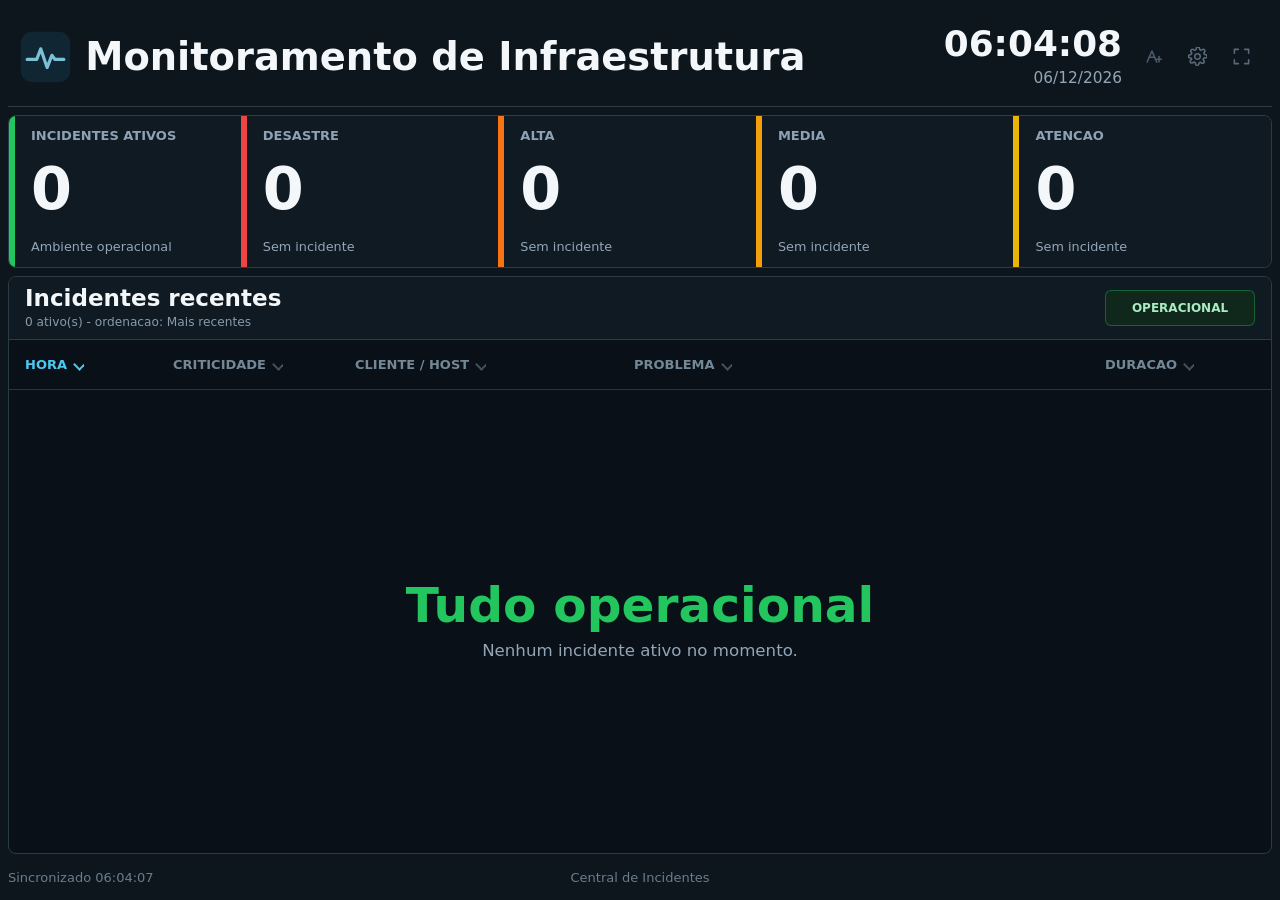
==== index.html @ 3c094c51 "style: simplify logo and dashboard controls" ====
<!DOCTYPE html>
<html lang="pt-BR">
<head>
  <meta charset="UTF-8" />
  <meta name="viewport" content="width=device-width, initial-scale=1.0" />
  <title>Central de Incidentes - Monitoramento Zabbix</title>
  <link rel="icon" href="assets/favicon.svg?v=5" type="image/svg+xml" />
  <link rel="stylesheet" href="dashboard.css?v=3" />
</head>
<body>
  <div class="tv">
    <header class="topbar">
      <a class="brand" href="index.html" data-home-link aria-label="Ir para o inicio">
        <span class="brand-mark" aria-hidden="true">
          <img src="assets/logo-mark.svg?v=5" alt="" />
        </span>
        <h1>Monitoramento de Infraestrutura</h1>
      </a>

      <div class="top-right">
        <div class="clock">
          <div class="clock-time" id="clockTime">--:--:--</div>
          <div class="clock-date" id="clockDate">--/--/----</div>
        </div>
        <div class="utility-actions">
          <div class="font-control">
            <button class="icon-button" id="fontSizeButton" type="button" title="Ajustar tamanho das fontes" aria-label="Ajustar tamanho das fontes" aria-expanded="false" aria-controls="fontSizePanel" disabled>
              <svg class="icon" viewBox="0 0 24 24">
                <path d="m4 19 6-14 6 14" />
                <path d="M6.5 13h7" />
                <path d="M19 12v7" />
                <path d="M16 15.5h6" />
              </svg>
            </button>

            <section class="font-popover" id="fontSizePanel" role="dialog" aria-label="Ajuste rapido de fontes" hidden>
              <header class="font-popover-head">
                <div>
                  <strong>Tamanho dos textos</strong>
                  <span id="fontPreviewState">Valores atuais</span>
                </div>
                <button class="font-close" id="fontCloseButton" type="button" title="Fechar" aria-label="Fechar ajuste de fontes">
                  <svg viewBox="0 0 24 24"><path d="m6 6 12 12M18 6 6 18" /></svg>
                </button>
              </header>

              <div class="font-setting">
                <span>Incidentes</span>
                <div class="font-stepper">
                  <button type="button" data-font-target="incident" data-font-step="-5" aria-label="Diminuir fonte dos incidentes">-</button>
                  <output id="incidentFontQuickValue">100%</output>
                  <button type="button" data-font-target="incident" data-font-step="5" aria-label="Aumentar fonte dos incidentes">+</button>
                </div>
              </div>

              <div class="font-setting">
                <span>Cards</span>
                <div class="font-stepper">
                  <button type="button" data-font-target="card" data-font-step="-5" aria-label="Diminuir fonte dos cards">-</button>
                  <output id="cardFontQuickValue">100%</output>
                  <button type="button" data-font-target="card" data-font-step="5" aria-label="Aumentar fonte dos cards">+</button>
                </div>
              </div>

              <footer class="font-popover-actions">
                <button class="font-action" id="fontResetButton" type="button">Padrao</button>
                <button class="font-action" id="fontDiscardButton" type="button" disabled>Descartar</button>
                <button class="font-action primary" id="fontSaveButton" type="button" disabled>Aplicar</button>
              </footer>
            </section>
          </div>
          <button class="icon-button" id="settingsButton" type="button" title="Configuracoes (atalho F2)" aria-label="Abrir configuracoes">
            <svg class="icon" viewBox="0 0 24 24">
              <path d="M12 15.5a3.5 3.5 0 1 0 0-7 3.5 3.5 0 0 0 0 7Z" />
              <path d="M19.4 15a1.8 1.8 0 0 0 .36 1.98l.06.06a2.1 2.1 0 1 1-2.97 2.97l-.06-.06a1.8 1.8 0 0 0-1.98-.36 1.8 1.8 0 0 0-1.1 1.65V21a2.1 2.1 0 1 1-4.2 0v-.09a1.8 1.8 0 0 0-1.18-1.65 1.8 1.8 0 0 0-1.98.36l-.06.06a2.1 2.1 0 1 1-2.97-2.97l.06-.06A1.8 1.8 0 0 0 4.6 15a1.8 1.8 0 0 0-1.65-1.1H2.8a2.1 2.1 0 1 1 0-4.2h.09A1.8 1.8 0 0 0 4.54 8.5a1.8 1.8 0 0 0-.36-1.98l-.06-.06a2.1 2.1 0 1 1 2.97-2.97l.06.06a1.8 1.8 0 0 0 1.98.36h.08A1.8 1.8 0 0 0 10.4 2.3V2.1a2.1 2.1 0 1 1 4.2 0v.09a1.8 1.8 0 0 0 1.1 1.65 1.8 1.8 0 0 0 1.98-.36l.06-.06a2.1 2.1 0 1 1 2.97 2.97l-.06.06a1.8 1.8 0 0 0-.36 1.98v.08a1.8 1.8 0 0 0 1.65 1.1h.16a2.1 2.1 0 1 1 0 4.2h-.09A1.8 1.8 0 0 0 19.4 15Z" />
            </svg>
          </button>
          <button class="icon-button" id="fullscreenButton" type="button" title="Entrar em tela cheia" aria-label="Entrar em tela cheia" aria-pressed="false">
            <svg class="icon fullscreen-enter-icon" viewBox="0 0 24 24">
              <path d="M8 3H3v5" />
              <path d="M16 3h5v5" />
              <path d="M8 21H3v-5" />
              <path d="M16 21h5v-5" />
            </svg>
            <svg class="icon fullscreen-exit-icon" viewBox="0 0 24 24">
              <path d="M3 8h5V3" />
              <path d="M21 8h-5V3" />
              <path d="M3 16h5v5" />
              <path d="M21 16h-5v5" />
            </svg>
          </button>
        </div>
      </div>
    </header>

    <section class="summary" aria-label="Resumo operacional">
      <article class="card total-card" id="totalCard">
        <div class="card-label">Incidentes ativos</div>
        <div class="card-number" id="totalProblems">0</div>
        <div class="card-note" id="totalNote">Aguardando dados</div>
      </article>

      <article class="card" data-severity="5">
        <div class="card-label">Desastre</div>
        <div class="card-number" id="countDisaster">0</div>
        <div class="card-note" id="noteDisaster">Sem incidente</div>
      </article>

      <article class="card" data-severity="4">
        <div class="card-label">Alta</div>
        <div class="card-number" id="countHigh">0</div>
        <div class="card-note" id="noteHigh">Sem incidente</div>
      </article>

      <article class="card" data-severity="3">
        <div class="card-label">Media</div>
        <div class="card-number" id="countAverage">0</div>
        <div class="card-note" id="noteAverage">Sem incidente</div>
      </article>

      <article class="card" data-severity="2">
        <div class="card-label">Atencao</div>
        <div class="card-number" id="countWarning">0</div>
        <div class="card-note" id="noteWarning">Sem incidente</div>
      </article>
    </section>

    <main class="incidents">
      <div class="panel-head">
        <div class="panel-title">
          <h2>Incidentes recentes <span class="page-title" id="pageTitle"></span></h2>
          <div class="panel-subtitle" id="panelSubtitle">Aguardando atualizacao</div>
        </div>
        <div class="status-pill" id="statusPill">Sem dados</div>
      </div>

      <div class="table-head">
        <button class="sort-button" type="button" data-sort-mode="recent">Hora</button>
        <button class="sort-button" type="button" data-sort-mode="severity">Criticidade</button>
        <button class="sort-button" type="button" data-sort-mode="client">Cliente / Host</button>
        <button class="sort-button" type="button" data-sort-mode="problem">Problema</button>
        <button class="sort-button" type="button" data-sort-mode="duration">Duracao</button>
      </div>

      <div class="problem-list" id="problemList" aria-live="polite"></div>
    </main>

    <footer class="footer">
      <div class="footer-status" id="footerStatus">Aguardando configuracao</div>
      <div>Central de Incidentes</div>
    </footer>
  </div>

  <script src="app.js?v=3"></script>
</body>
</html>
---- dashboard.css ----
/* Dashboard base and TV layout */
    * {
      box-sizing: border-box;
    }

    :root {
      --bg: #070b10;
      --surface: #101923;
      --surface-2: #152131;
      --surface-3: #1d2b3a;
      --border: #2a3a4c;
      --text: #f8fafc;
      --muted: #9fb0c4;
      --muted-2: #6f8196;
      --ok: #22c55e;
      --info: #38bdf8;
      --disaster: #ef4444;
      --high: #f97316;
      --average: #f59e0b;
      --warning: #eab308;
      --severity-dark-text: #111827;
      --shadow: 0 22px 58px rgba(0, 0, 0, 0.42);
      --incident-primary-size: clamp(18px, 1.35vw, 24px);
      --incident-secondary-size: clamp(12px, 0.95vw, 17px);
      --incident-meta-size: clamp(16px, 1.15vw, 20px);
      --incident-duration-size: clamp(19px, 1.5vw, 26px);
      --card-label-size: clamp(13px, 1vw, 17px);
      --card-number-size: clamp(44px, 4.6vw, 76px);
      --card-note-size: clamp(12px, 1vw, 17px);
      --card-height-adjustment: 0px;
    }

    html,
    body {
      width: 100%;
      height: 100%;
      margin: 0;
      overflow: hidden;
      font-family: Inter, ui-sans-serif, system-ui, -apple-system, BlinkMacSystemFont, "Segoe UI", Arial, sans-serif;
      background:
        radial-gradient(circle at 12% 0%, rgba(56, 189, 248, 0.18), transparent 30%),
        radial-gradient(circle at 90% 8%, rgba(34, 197, 94, 0.10), transparent 28%),
        linear-gradient(180deg, #0a1017 0%, #070b10 48%, #05070b 100%);
      color: var(--text);
    }

    button,
    input,
    select {
      font: inherit;
    }

    button {
      color: inherit;
    }

    .tv {
      width: 100vw;
      height: 100vh;
      display: grid;
      grid-template-rows: clamp(78px, 11vh, 104px) clamp(calc(126px + var(--card-height-adjustment)), calc(17vh + var(--card-height-adjustment)), calc(160px + var(--card-height-adjustment))) minmax(0, 1fr) 30px;
      gap: 10px;
      padding: 10px;
    }

    .tv.tv-1080p {
      grid-template-rows: 88px calc(136px + var(--card-height-adjustment)) minmax(0, 1fr) 26px;
      gap: 8px;
      padding: 8px;
    }

    .topbar,
    .card,
    .incidents {
      border: 1px solid var(--border);
      border-radius: 8px;
      background: rgba(16, 25, 35, 0.92);
      box-shadow: var(--shadow);
    }

    .topbar {
      position: relative;
      z-index: 20;
      display: grid;
      grid-template-columns: minmax(0, 1fr) auto;
      align-items: center;
      gap: 24px;
      padding: 12px 18px;
      overflow: visible;
    }

    .tv.tv-1080p .topbar {
      padding: 8px 16px;
    }

    .brand {
      min-width: 0;
      display: flex;
      align-items: center;
      gap: 18px;
      color: inherit;
      text-decoration: none;
    }

    .brand-mark {
      width: clamp(42px, 4.4vw, 62px);
      height: clamp(42px, 4.4vw, 62px);
      flex: 0 0 auto;
      display: grid;
      place-items: center;
      border-radius: 8px;
      background: transparent;
    }

    .brand-mark img {
      display: block;
      width: 100%;
      height: 100%;
    }

    .brand:focus-visible {
      outline: 2px solid var(--info);
      outline-offset: 5px;
      border-radius: 8px;
    }

    .icon {
      width: clamp(20px, 2vw, 28px);
      height: clamp(20px, 2vw, 28px);
      fill: none;
      stroke: currentColor;
      stroke-width: 2;
      stroke-linecap: round;
      stroke-linejoin: round;
    }

    h1 {
      margin: 0;
      padding-block: 1px;
      font-size: clamp(30px, 3.6vw, 58px);
      line-height: 1.1;
      font-weight: 800;
      letter-spacing: 0;
      white-space: nowrap;
      overflow: visible;
    }

    .top-right {
      display: flex;
      align-items: center;
      gap: 12px;
    }

    .utility-actions {
      display: flex;
      align-items: center;
      gap: 10px;
    }

    .clock {
      min-width: 190px;
      text-align: right;
    }

    .clock-time {
      font-size: clamp(30px, 3.1vw, 50px);
      line-height: 0.95;
      font-weight: 800;
      font-variant-numeric: tabular-nums;
    }

    .clock-date {
      margin-top: 7px;
      color: var(--muted);
      font-size: clamp(14px, 1.2vw, 20px);
      font-weight: 600;
    }

    .icon-button {
      width: clamp(40px, 3.8vw, 52px);
      height: clamp(40px, 3.8vw, 52px);
      display: grid;
      place-items: center;
      border: 1px solid var(--border);
      border-radius: 8px;
      background: var(--surface-2);
      cursor: pointer;
      transition: transform 150ms ease, border-color 150ms ease, background 150ms ease;
    }

    .icon-button:hover,
    .icon-button:focus-visible {
      outline: none;
      transform: translateY(-1px);
      border-color: #64748b;
      background: var(--surface-3);
    }

    .icon-button:disabled {
      cursor: progress;
      color: var(--muted-2);
      transform: none;
    }

    .fullscreen-exit-icon,
    .icon-button.is-active .fullscreen-enter-icon {
      display: none;
    }

    .icon-button.is-active .fullscreen-exit-icon {
      display: block;
    }

    .font-control {
      position: relative;
    }

    .font-popover {
      position: absolute;
      top: calc(100% + 12px);
      right: 0;
      z-index: 30;
      width: min(330px, calc(100vw - 24px));
      padding: 16px;
      border: 1px solid #345064;
      border-radius: 8px;
      color: var(--text);
      background: #0d171f;
      box-shadow: 0 18px 44px rgba(0, 0, 0, 0.42);
    }

    .font-popover[hidden] {
      display: none;
    }

    .font-popover-head {
      display: flex;
      align-items: flex-start;
      justify-content: space-between;
      gap: 16px;
      padding-bottom: 13px;
      border-bottom: 1px solid var(--border);
    }

    .font-popover-head strong,
    .font-popover-head span {
      display: block;
    }

    .font-popover-head strong {
      font-size: 16px;
      font-weight: 650;
    }

    .font-popover-head span {
      margin-top: 3px;
      color: var(--muted);
      font-size: 12px;
    }

    .font-popover-head span[data-state="dirty"] {
      color: #7dd9f6;
    }

    .font-close {
      width: 30px;
      height: 30px;
      display: grid;
      flex: 0 0 30px;
      place-items: center;
      border-radius: 6px;
      color: var(--muted);
      cursor: pointer;
    }

    .font-close:hover,
    .font-close:focus-visible {
      outline: none;
      color: var(--text);
      background: var(--surface-3);
    }

    .icon-button[aria-expanded="true"] {
      border-color: #4cc9f0;
      color: #bdefff;
      background: #14303d;
    }

    .font-close svg {
      width: 18px;
      height: 18px;
      fill: none;
      stroke: currentColor;
      stroke-linecap: round;
      stroke-width: 2;
    }

    .font-setting {
      min-height: 55px;
      display: flex;
      align-items: center;
      justify-content: space-between;
      gap: 18px;
      border-bottom: 1px solid #21313d;
      font-size: 14px;
      font-weight: 550;
    }

    .font-stepper {
      display: grid;
      grid-template-columns: 34px 58px 34px;
      align-items: center;
      overflow: hidden;
      border: 1px solid #344957;
      border-radius: 7px;
      background: #0a1219;
    }

    .font-stepper button {
      height: 34px;
      color: #dce7ee;
      cursor: pointer;
      font-size: 20px;
      line-height: 1;
    }

    .font-stepper button:hover,
    .font-stepper button:focus-visible {
      outline: none;
      background: #1b2c38;
    }

    .font-stepper button:disabled {
      cursor: not-allowed;
      color: #526574;
      background: transparent;
    }

    .font-stepper output {
      height: 34px;
      display: grid;
      place-items: center;
      border-inline: 1px solid #344957;
      color: #f3f7f9;
      font-size: 13px;
      font-variant-numeric: tabular-nums;
    }

    .font-popover-actions {
      display: grid;
      grid-template-columns: 1fr auto auto;
      gap: 7px;
      padding-top: 14px;
    }

    .font-action {
      min-height: 36px;
      padding: 0 11px;
      border: 1px solid #344957;
      border-radius: 6px;
      color: #c6d3dc;
      background: #111f29;
      cursor: pointer;
      font-size: 12px;
      font-weight: 650;
    }

    .font-action:hover,
    .font-action:focus-visible {
      outline: none;
      border-color: #577084;
      background: #172a36;
    }

    .font-action.primary {
      border-color: #268358;
      color: #06140d;
      background: #31c77c;
    }

    .font-action:disabled {
      cursor: default;
      opacity: 0.4;
    }

    .summary {
      min-width: 0;
      display: grid;
      grid-template-columns: minmax(210px, 0.9fr) repeat(4, minmax(150px, 1fr));
      gap: 14px;
    }

    .card {
      position: relative;
      min-width: 0;
      overflow: hidden;
      padding: 14px 18px;
      display: grid;
      grid-template-rows: auto minmax(0, 1fr) auto;
      align-items: center;
      border-left: 8px solid var(--border);
    }

    .tv.tv-1080p .card {
      padding: 12px 16px;
    }

    .card::after {
      content: "";
      position: absolute;
      inset: 0;
      background: linear-gradient(135deg, rgba(255, 255, 255, 0.10), transparent 44%);
      pointer-events: none;
    }

    .total-card {
      border-left-color: var(--ok);
      background:
        linear-gradient(135deg, rgba(34, 197, 94, 0.14), transparent 54%),
        rgba(16, 25, 35, 0.92);
    }

    .total-card.alerting {
      border-left-color: var(--disaster);
      background:
        linear-gradient(135deg, rgba(239, 68, 68, 0.17), transparent 54%),
        rgba(16, 25, 35, 0.92);
    }

    .card[data-severity="5"] {
      border-left-color: var(--disaster);
    }

    .card[data-severity="4"] {
      border-left-color: var(--high);
    }

    .card[data-severity="3"] {
      border-left-color: var(--average);
    }

    .card[data-severity="2"] {
      border-left-color: var(--warning);
    }

    .card-label {
      position: relative;
      z-index: 1;
      color: var(--muted);
      font-size: clamp(13px, 1.12vw, 19px);
      line-height: 1;
      font-weight: 700;
      letter-spacing: 0.08em;
      text-transform: uppercase;
      white-space: nowrap;
      overflow: hidden;
      text-overflow: ellipsis;
    }

    .card-number {
      position: relative;
      z-index: 1;
      margin-top: 4px;
      font-size: clamp(46px, 5.1vw, 84px);
      line-height: 0.85;
      font-weight: 900;
      font-variant-numeric: tabular-nums;
    }

    .card-note {
      position: relative;
      z-index: 1;
      margin-top: 4px;
      color: var(--muted);
      font-size: clamp(12px, 1vw, 17px);
      font-weight: 550;
      white-space: nowrap;
      overflow: hidden;
      text-overflow: ellipsis;
    }

    .incidents {
      min-height: 0;
      display: grid;
      grid-template-rows: clamp(54px, 7vh, 64px) clamp(42px, 5.6vh, 58px) minmax(0, 1fr);
      overflow: hidden;
    }

    .panel-head {
      min-width: 0;
      display: flex;
      align-items: center;
      justify-content: space-between;
      gap: 18px;
      padding: 0 18px;
      border-bottom: 1px solid var(--border);
      background: rgba(21, 33, 49, 0.82);
    }

    .panel-title {
      min-width: 0;
    }

    .panel-title h2 {
      margin: 0;
      font-size: clamp(22px, 2vw, 32px);
      line-height: 1;
      font-weight: 800;
      letter-spacing: 0;
    }

    .page-title {
      color: #dbeafe;
      font-size: 0.72em;
      font-weight: 650;
      white-space: nowrap;
    }

    .panel-subtitle {
      margin-top: 4px;
      color: var(--muted);
      font-size: clamp(12px, 0.95vw, 15px);
      font-weight: 500;
      white-space: nowrap;
      overflow: hidden;
      text-overflow: ellipsis;
    }

    .status-pill {
      flex: 0 0 auto;
      min-width: 184px;
      height: 40px;
      display: inline-flex;
      align-items: center;
      justify-content: center;
      padding: 0 18px;
      border-radius: 999px;
      border: 1px solid rgba(34, 197, 94, 0.38);
      color: #bff7d0;
      background: rgba(34, 197, 94, 0.12);
      font-size: clamp(13px, 1vw, 17px);
      font-weight: 750;
      text-transform: uppercase;
      letter-spacing: 0.05em;
      white-space: nowrap;
    }

    .status-pill.alerting {
      border-color: rgba(239, 68, 68, 0.46);
      color: #fecaca;
      background: rgba(239, 68, 68, 0.14);
    }

    .status-pill.warning {
      border-color: rgba(245, 158, 11, 0.46);
      color: #fde68a;
      background: rgba(245, 158, 11, 0.12);
    }

    .table-head,
    .problem-row {
      display: grid;
      grid-template-columns: 132px 166px minmax(250px, 0.78fr) minmax(440px, 1.35fr) 150px;
      gap: 16px;
      align-items: center;
    }

    .table-head {
      padding: 0 18px;
      border-bottom: 1px solid var(--border);
      background: rgba(10, 16, 23, 0.72);
      color: var(--muted);
      font-size: clamp(14px, 1.12vw, 19px);
      font-weight: 700;
      text-transform: uppercase;
      letter-spacing: 0.08em;
    }

    .sort-button {
      width: fit-content;
      max-width: 100%;
      display: inline-flex;
      align-items: center;
      gap: 8px;
      border: 0;
      padding: 0;
      color: inherit;
      background: transparent;
      cursor: pointer;
      font: inherit;
      font-weight: inherit;
      letter-spacing: inherit;
      text-transform: inherit;
      white-space: nowrap;
      overflow: hidden;
      text-overflow: ellipsis;
    }

    .sort-button::after {
      content: "";
      width: 7px;
      height: 7px;
      border-right: 2px solid currentColor;
      border-bottom: 2px solid currentColor;
      transform: rotate(45deg);
      opacity: 0.32;
      flex: 0 0 auto;
    }

    .sort-button.active {
      color: var(--info);
    }

    .sort-button.active::after {
      opacity: 1;
    }

    .sort-button:hover,
    .sort-button:focus-visible {
      color: var(--text);
      outline: none;
    }

    .problem-list {
      min-height: 0;
      overflow-y: auto;
      overflow-x: hidden;
      overscroll-behavior: contain;
      scrollbar-color: #4d6278 #0b1118;
      scrollbar-width: thin;
    }

    .problem-list::-webkit-scrollbar {
      width: 12px;
    }

    .problem-list::-webkit-scrollbar-track {
      background: #0b1118;
    }

    .problem-list::-webkit-scrollbar-thumb {
      background: #4d6278;
      border: 3px solid #0b1118;
      border-radius: 999px;
    }

    .problem-row {
      min-height: calc(var(--row-height) * 1px);
      padding: 10px 18px;
      border-bottom: 1px solid rgba(255, 255, 255, 0.07);
      background: rgba(21, 33, 49, 0.72);
    }

    .problem-row:nth-child(even) {
      background: rgba(17, 27, 39, 0.86);
    }

    .problem-row.resolved {
      opacity: 0.72;
      background:
        linear-gradient(90deg, rgba(34, 197, 94, 0.13), transparent 44%),
        rgba(14, 30, 26, 0.76);
    }

    .problem-row.resolved:nth-child(even) {
      background:
        linear-gradient(90deg, rgba(34, 197, 94, 0.12), transparent 44%),
        rgba(12, 25, 24, 0.82);
    }

    .problem-list.compact .problem-row {
      padding-top: 4px;
      padding-bottom: 4px;
    }

    .problem-list.compact .severity-badge {
      height: 40px;
      font-size: clamp(16px, 1.25vw, 21px);
    }

    .problem-list.compact .event-time {
      font-size: clamp(17px, 1.25vw, 22px);
    }

    .problem-list.compact .primary,
    .problem-list.compact .problem-name {
      font-size: clamp(19px, 1.55vw, 27px);
      line-height: 1.05;
    }

    .problem-list.compact .problem-name {
      -webkit-line-clamp: 1;
    }

    .problem-list.compact .secondary {
      margin-top: 2px;
      font-size: clamp(13px, 1.05vw, 18px);
      line-height: 1.05;
    }

    .problem-list.compact .duration {
      font-size: clamp(21px, 1.9vw, 32px);
    }

    .severity-badge {
      width: 100%;
      max-width: 142px;
      min-width: 0;
      height: 48px;
      display: inline-flex;
      align-items: center;
      justify-content: center;
      padding: 0 14px;
      border-radius: 8px;
      color: #fff;
      font-size: clamp(17px, 1.5vw, 25px);
      font-weight: 800;
      text-transform: uppercase;
      letter-spacing: 0.04em;
      white-space: nowrap;
      overflow: hidden;
      text-overflow: ellipsis;
      border: 1px solid rgba(255, 255, 255, 0.12);
    }

    .event-time {
      color: var(--info);
      font-size: clamp(18px, 1.42vw, 25px);
      font-weight: 700;
      font-variant-numeric: tabular-nums;
      white-space: nowrap;
      overflow: hidden;
      text-overflow: ellipsis;
    }

    .severity-badge.sev-5 {
      background: var(--disaster);
    }

    .severity-badge.sev-4 {
      background: var(--high);
    }

    .severity-badge.sev-3 {
      color: var(--severity-dark-text);
      background: var(--average);
      border-color: rgba(245, 158, 11, 0.84);
    }

    .severity-badge.sev-2 {
      color: var(--severity-dark-text);
      background: var(--warning);
      border-color: rgba(234, 179, 8, 0.84);
    }

    .entity,
    .problem-cell {
      min-width: 0;
    }

    .primary {
      min-width: 0;
      font-size: clamp(22px, 2vw, 34px);
      line-height: 1.12;
      font-weight: 700;
      white-space: nowrap;
      overflow: hidden;
      text-overflow: ellipsis;
    }

    .secondary {
      min-width: 0;
      margin-top: 7px;
      color: var(--muted);
      font-size: clamp(15px, 1.28vw, 22px);
      line-height: 1.16;
      font-weight: 500;
      white-space: nowrap;
      overflow: hidden;
      text-overflow: ellipsis;
    }

    .problem-name {
      min-width: 0;
      font-size: clamp(22px, 1.95vw, 34px);
      line-height: 1.12;
      font-weight: 650;
      display: -webkit-box;
      -webkit-line-clamp: 2;
      -webkit-box-orient: vertical;
      overflow: hidden;
    }

    .duration {
      justify-self: end;
      color: #dbeafe;
      font-size: clamp(24px, 2.3vw, 40px);
      font-weight: 750;
      font-variant-numeric: tabular-nums;
      white-space: nowrap;
    }

    .empty,
    .error,
    .setup {
      height: 100%;
      display: grid;
      place-items: center;
      padding: 44px;
      text-align: center;
    }

    .empty-title,
    .error-title,
    .setup-title {
      font-size: clamp(42px, 4.8vw, 78px);
      line-height: 0.95;
      font-weight: 800;
      letter-spacing: 0;
    }

    .empty-title {
      color: var(--ok);
      font-size: clamp(34px, 3.8vw, 56px);
      font-weight: 750;
    }

    .error-title {
      color: #fecaca;
    }

    .setup-title {
      color: var(--info);
    }

    .empty-sub,
    .error-sub,
    .setup-sub {
      max-width: 1040px;
      margin: 20px auto 0;
      color: var(--muted);
      font-size: clamp(20px, 1.75vw, 30px);
      line-height: 1.28;
      font-weight: 500;
    }

    .empty-sub {
      margin-top: 12px;
      font-size: clamp(16px, 1.3vw, 22px);
    }

    .footer {
      min-width: 0;
      display: grid;
      grid-template-columns: minmax(0, 1fr) auto minmax(0, 1fr);
      align-items: center;
      gap: 16px;
      color: var(--muted-2);
      font-size: 14px;
      font-weight: 500;
    }

    .footer-status {
      min-width: 0;
      white-space: nowrap;
      overflow: hidden;
      text-overflow: ellipsis;
    }

    .action {
      height: 42px;
      display: inline-flex;
      align-items: center;
      justify-content: center;
      padding: 0 16px;
      border: 1px solid var(--border);
      border-radius: 8px;
      background: var(--surface-2);
      color: var(--text);
      cursor: pointer;
      font-size: 14px;
      font-weight: 700;
    }

    .action.primary {
      color: #07110e;
      border-color: transparent;
      background: var(--ok);
    }

    .action:disabled {
      cursor: wait;
      opacity: 0.58;
    }


/* Responsive dashboard layout */
    @media (max-height: 820px) and (min-width: 821px) {
      .topbar {
        gap: 20px;
        padding: 7px 16px;
      }

      .brand {
        gap: 14px;
      }

      h1 {
        font-size: clamp(28px, 3vw, 48px);
      }

      .top-right {
        gap: 10px;
      }

      .clock {
        min-width: 180px;
      }

      .clock-time {
        font-size: clamp(28px, 2.8vw, 46px);
      }

      .clock-date {
        margin-top: 3px;
        font-size: clamp(13px, 1vw, 17px);
        line-height: 1;
      }

      .icon-button {
        width: clamp(40px, 3.4vw, 48px);
        height: clamp(40px, 3.4vw, 48px);
      }
    }

    @media (max-width: 1180px) {
      .tv {
        grid-template-rows: 92px calc(150px + var(--card-height-adjustment)) minmax(0, 1fr) 30px;
        padding: 12px;
        gap: 10px;
      }

      .summary {
        grid-template-columns: repeat(5, minmax(0, 1fr));
      }

      .table-head,
      .problem-row {
        grid-template-columns: 108px 136px minmax(206px, 0.76fr) minmax(330px, 1.22fr) 124px;
        gap: 10px;
      }
    }

    @media (max-width: 820px) {
      html,
      body {
        overflow: auto;
      }

      .tv {
        height: auto;
        min-height: 100vh;
        grid-template-rows: auto auto minmax(520px, 1fr) 34px;
      }

      .topbar {
        grid-template-columns: 1fr;
      }

      h1 {
        white-space: normal;
      }

      .top-right {
        justify-content: space-between;
      }

      .clock {
        text-align: left;
      }

      .summary {
        grid-template-columns: repeat(2, minmax(0, 1fr));
      }

      .total-card {
        grid-column: 1 / -1;
      }

      .table-head {
        display: none;
      }

      .problem-row {
        grid-template-columns: 1fr auto;
        grid-template-areas:
          "time dur"
          "sev sev"
          "entity entity"
          "problem problem";
        align-items: start;
      }

      .event-time {
        grid-area: time;
      }

      .severity-badge {
        grid-area: sev;
      }

      .entity {
        grid-area: entity;
      }

      .problem-cell {
        grid-area: problem;
      }

      .duration {
        grid-area: dur;
      }
    }

/* Refined visual language */
:root {
  --bg: #0d151d;
  --surface: #101a23;
  --surface-2: #14212b;
  --surface-3: #1b2a35;
  --border: #2b3c49;
  --text: #f4f7f9;
  --muted: #93a6b8;
  --muted-2: #697d8e;
  --info: #4cc9f0;
  --shadow: none;
}

html,
body {
  background: #0d151d;
}

.tv {
  gap: 8px;
  padding: 8px;
}

.topbar {
  padding-inline: 12px;
  border: 0;
  border-bottom: 1px solid #2b3c49;
  border-radius: 0;
  background: #0d151d;
  box-shadow: none;
}

.brand {
  gap: 14px;
}

.brand-mark {
  width: clamp(42px, 4vw, 56px);
  height: clamp(42px, 4vw, 56px);
  border: 0;
  background: transparent;
}

h1 {
  font-size: clamp(30px, 3vw, 50px);
  font-weight: 650;
}

.clock-time {
  font-size: clamp(30px, 2.8vw, 46px);
  font-weight: 700;
}

.clock-date {
  color: #93a6b8;
  font-weight: 500;
}

.utility-actions {
  gap: 6px;
}

.icon-button {
  width: 38px;
  height: 38px;
  border-color: transparent;
  color: #7f93a4;
  background: transparent;
  box-shadow: none;
  opacity: 0.68;
}

.icon-button .icon {
  width: 19px;
  height: 19px;
}

.icon-button:hover,
.icon-button:focus-visible {
  transform: none;
  border-color: #344957;
  color: #d5e0e7;
  background: #101a23;
  opacity: 1;
}

.icon-button[aria-expanded="true"] {
  opacity: 1;
}

.summary {
  gap: 0;
  overflow: hidden;
  border: 1px solid #2b3c49;
  border-radius: 8px;
  background: #101a23;
}

.card,
.total-card,
.total-card.alerting {
  padding: 13px 16px;
  border: 0;
  border-left: 6px solid #22c55e;
  border-radius: 0;
  background: #101a23;
  box-shadow: none;
}

.card + .card {
  border-top: 0;
}

.card::after {
  display: none;
}

.total-card.alerting {
  border-left-color: #ef4444;
}

.card[data-severity="5"] {
  border-left-color: #ef4444;
}

.card[data-severity="4"] {
  border-left-color: #f97316;
}

.card[data-severity="3"] {
  border-left-color: #f59e0b;
}

.card[data-severity="2"] {
  border-left-color: #eab308;
}

.card-label {
  color: #8fa2b4;
  font-size: var(--card-label-size);
  font-weight: 600;
  letter-spacing: 0;
}

.card-number {
  margin-top: 2px;
  font-size: var(--card-number-size);
  font-weight: 700;
}

.card-note {
  color: #93a6b8;
  font-size: var(--card-note-size);
  font-weight: 450;
}

.incidents {
  border-color: #2b3c49;
  background: #091017;
  box-shadow: none;
}

.panel-head {
  padding-inline: 16px;
  border-bottom-color: #2b3c49;
  background: #101a23;
}

.panel-title h2 {
  font-size: clamp(22px, 1.8vw, 30px);
  font-weight: 650;
}

.page-title {
  color: #c8d4de;
  font-weight: 550;
}

.panel-subtitle {
  color: #879bac;
  font-weight: 450;
}

.status-pill {
  min-width: 150px;
  height: 36px;
  border-radius: 6px;
  color: #a9ebc2;
  background: #10271c;
  font-size: clamp(12px, 0.9vw, 15px);
  font-weight: 650;
  letter-spacing: 0;
}

.status-pill.alerting {
  color: #ffc4c4;
  background: #2b1518;
}

.status-pill.warning {
  color: #f6d88a;
  background: #2a2313;
}

.table-head {
  padding-inline: 16px;
  border-bottom-color: #263744;
  background: #091017;
  color: #748797;
  font-size: clamp(13px, 1vw, 17px);
  font-weight: 600;
  letter-spacing: 0;
}

.sort-button {
  font-weight: inherit;
}

.sort-button::after {
  opacity: 0.55;
}

.problem-row,
.problem-row:nth-child(even) {
  padding-inline: 16px;
  border-bottom-color: #22313d;
  background: #0d161e;
}

.problem-row:nth-child(even) {
  background: #0b131a;
}

.problem-row.resolved,
.problem-row.resolved:nth-child(even) {
  opacity: 0.82;
  background: #0e211b;
  box-shadow: inset 4px 0 #28a862;
}

.problem-row.new-incident,
.problem-row.new-incident:nth-child(even) {
  background: #0c1d27;
  box-shadow: inset 4px 0 #38bdf8;
}

.severity-badge,
.problem-list.compact .severity-badge {
  max-width: 126px;
  height: 38px;
  border: 0;
  border-radius: 4px;
  font-size: var(--incident-meta-size);
  font-weight: 700;
  letter-spacing: 0;
}

.event-time,
.problem-list.compact .event-time {
  color: #6fd7f7;
  font-size: var(--incident-meta-size);
  font-weight: 600;
}

.primary,
.problem-name,
.problem-list.compact .primary,
.problem-list.compact .problem-name {
  font-size: var(--incident-primary-size);
  font-weight: 600;
}

.secondary,
.problem-list.compact .secondary {
  color: #8799a8;
  font-size: var(--incident-secondary-size);
  font-weight: 400;
}

.duration,
.problem-list.compact .duration {
  font-size: var(--incident-duration-size);
  font-weight: 650;
}

.problem-title-line {
  display: flex;
  align-items: flex-start;
  gap: 9px;
  min-width: 0;
}

.problem-title-line .problem-name {
  flex: 0 1 auto;
}

.incident-state {
  display: inline-flex;
  flex: 0 0 auto;
  align-items: center;
  gap: 4px;
  min-height: 22px;
  margin-top: 1px;
  padding: 0 7px;
  border: 1px solid transparent;
  border-radius: 4px;
  font-size: clamp(10px, 0.72vw, 12px);
  font-weight: 700;
  line-height: 1;
  text-transform: uppercase;
}

.new-state {
  border-color: #257a99;
  color: #bdeeff;
  background: #123342;
}

.new-state::before {
  content: "";
  width: 6px;
  height: 6px;
  border-radius: 50%;
  background: #4cc9f0;
  animation: new-incident-pulse 1.8s ease-in-out infinite;
}

.resolved-state {
  border-color: #277a4c;
  color: #b9edce;
  background: #12311f;
}

.problem-row.resolved .severity-badge {
  filter: saturate(0.65);
  opacity: 0.76;
}

@keyframes new-incident-pulse {
  50% { opacity: 0.35; }
}

@media (prefers-reduced-motion: reduce) {
  .new-state::before {
    animation: none;
  }
}

.problem-list::-webkit-scrollbar-track {
  background: #091017;
}

.problem-list::-webkit-scrollbar-thumb {
  border-color: #091017;
  background: #3f5668;
}

.empty-title,
.error-title,
.setup-title {
  font-weight: 650;
}

.footer {
  color: #697d8e;
  font-size: 13px;
  font-weight: 450;
}

@media (max-width: 820px) {
  .top-right {
    gap: 8px;
  }

  .clock {
    min-width: 0;
  }

  .utility-actions {
    gap: 6px;
  }

  .icon-button {
    width: 34px;
    height: 34px;
  }

  .summary {
    gap: 0;
  }

  .total-card {
    border-bottom: 1px solid #2b3c49;
  }
}

@media (min-width: 821px) and (max-width: 1180px) {
  .topbar {
    gap: 12px;
  }

  .brand {
    gap: 10px;
  }

  .brand-mark {
    width: 42px;
    height: 42px;
  }

  h1 {
    font-size: 28px;
  }

  .clock {
    min-width: 148px;
  }

  .clock-time {
    font-size: 30px;
  }

  .utility-actions {
    gap: 6px;
  }

  .icon-button {
    width: 36px;
    height: 36px;
  }
}
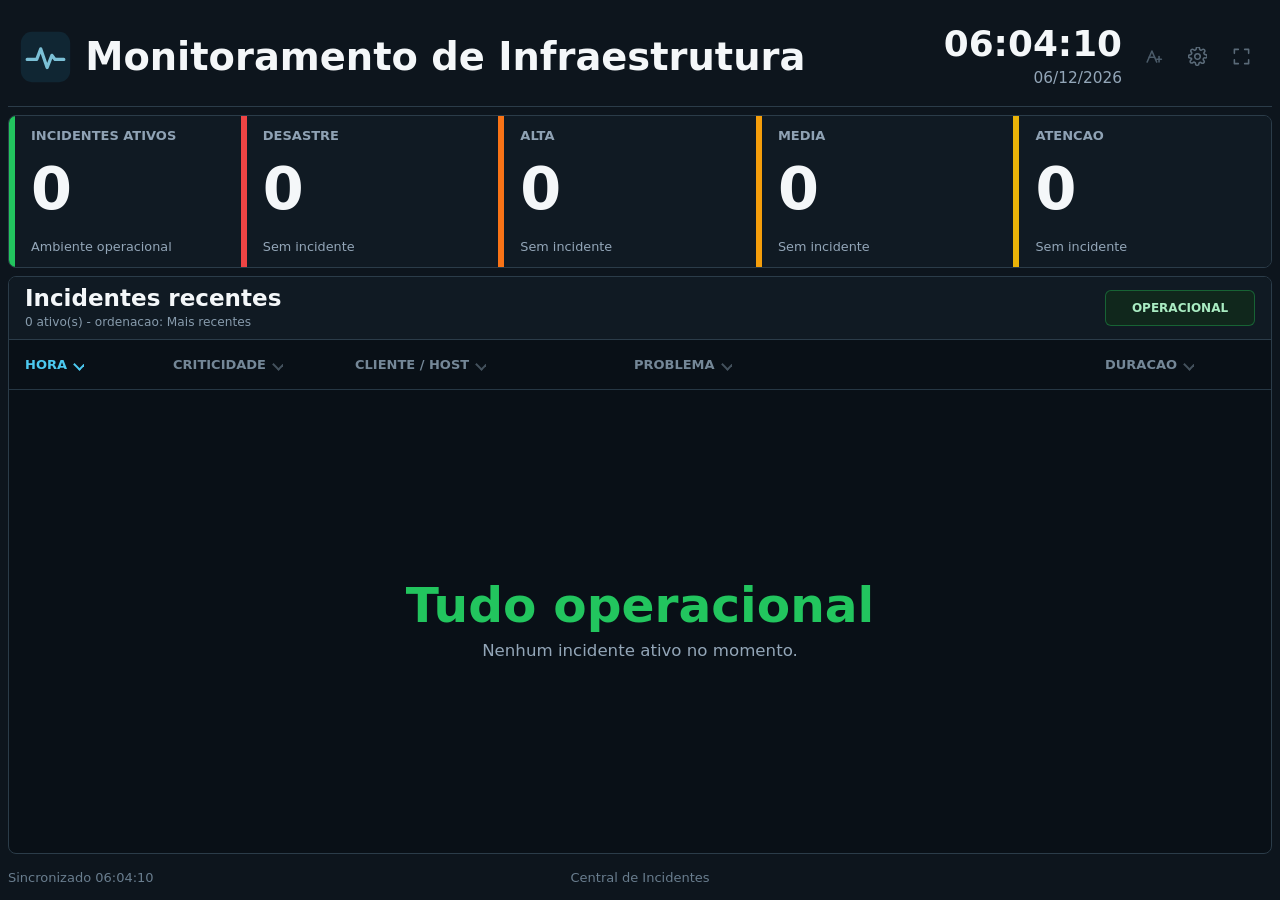
==== commit eea89d09: "feat: expand dashboard font scale" ====
--- a/index.html
+++ b/index.html
@@ -151,6 +151,6 @@
     </footer>
   </div>
 
-  <script src="app.js?v=3"></script>
+  <script src="app.js?v=4"></script>
 </body>
 </html>
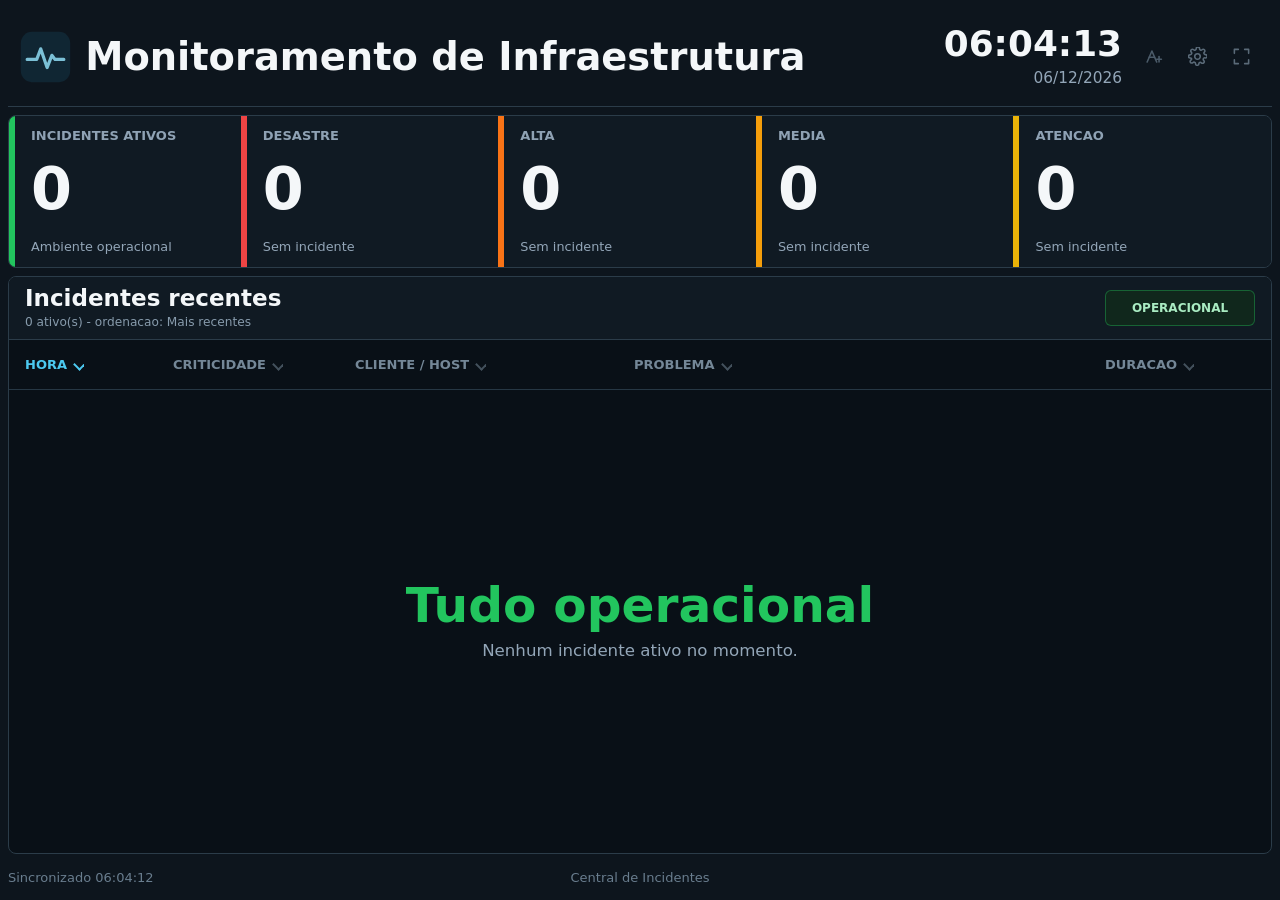
==== commit ed08b767: "style: simplify incident event time" ====
--- a/index.html
+++ b/index.html
@@ -151,6 +151,6 @@
     </footer>
   </div>
 
-  <script src="app.js?v=4"></script>
+  <script src="app.js?v=5"></script>
 </body>
 </html>
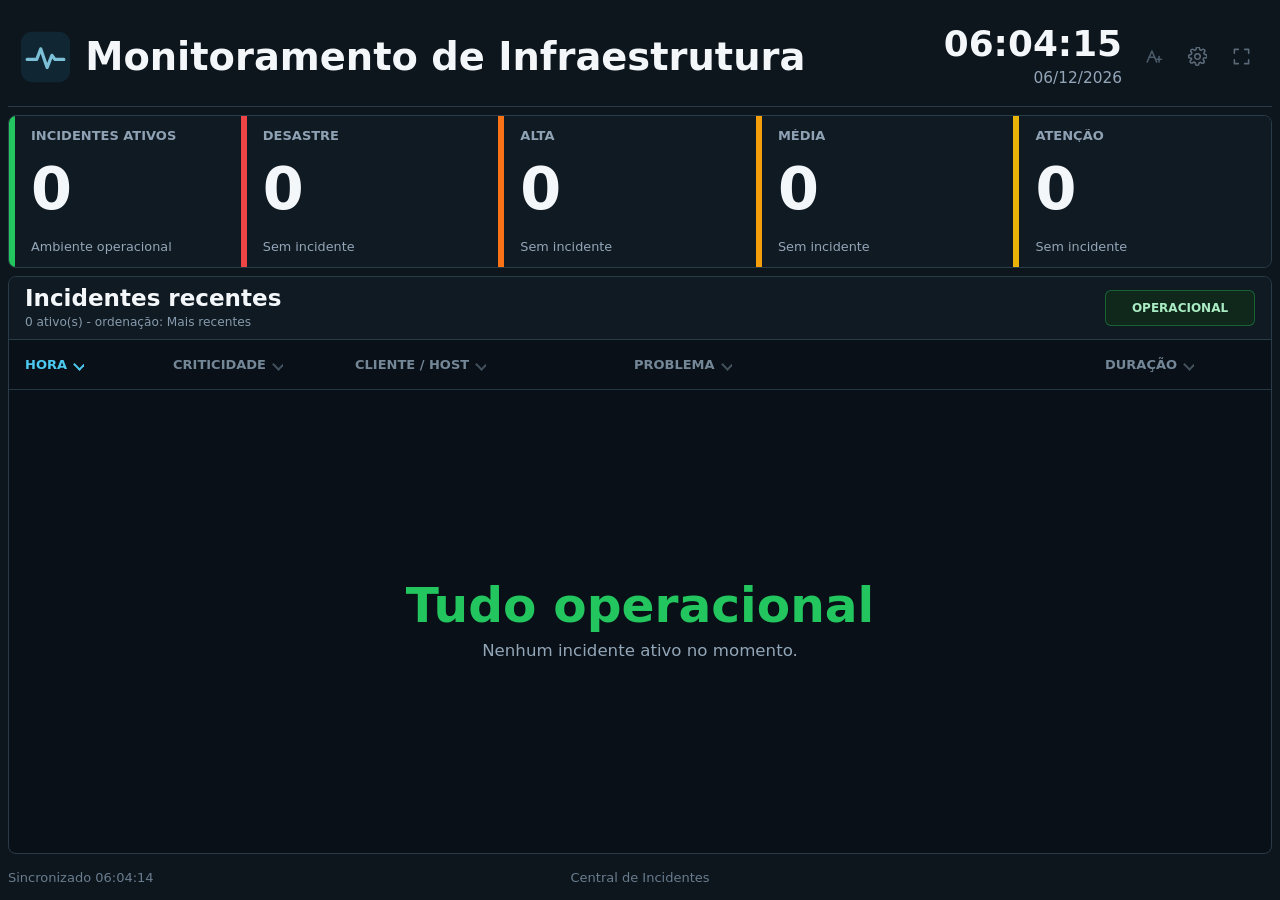
==== commit 5f8bf6a1: "style: refine dashboard readability and 24-hour clock" ====
--- a/index.html
+++ b/index.html
@@ -1,26 +1,26 @@
-<!DOCTYPE html>
-<html lang="pt-BR">
-<head>
-  <meta charset="UTF-8" />
+<!DOCTYPE html>
+<html lang="pt-BR">
+<head>
+  <meta charset="UTF-8" />
   <meta name="viewport" content="width=device-width, initial-scale=1.0" />
   <title>Central de Incidentes - Monitoramento Zabbix</title>
   <link rel="icon" href="assets/favicon.svg?v=5" type="image/svg+xml" />
-  <link rel="stylesheet" href="dashboard.css?v=3" />
-</head>
-<body>
-  <div class="tv">
-    <header class="topbar">
-      <a class="brand" href="index.html" data-home-link aria-label="Ir para o inicio">
+  <link rel="stylesheet" href="dashboard.css?v=7" />
+</head>
+<body>
+  <div class="tv">
+    <header class="topbar">
+      <a class="brand" href="index.html" data-home-link aria-label="Ir para o início">
         <span class="brand-mark" aria-hidden="true">
           <img src="assets/logo-mark.svg?v=5" alt="" />
         </span>
         <h1>Monitoramento de Infraestrutura</h1>
       </a>
-
-      <div class="top-right">
-        <div class="clock">
-          <div class="clock-time" id="clockTime">--:--:--</div>
-          <div class="clock-date" id="clockDate">--/--/----</div>
+
+      <div class="top-right">
+        <div class="clock">
+          <div class="clock-time" id="clockTime">--:--:--</div>
+          <div class="clock-date" id="clockDate">--/--/----</div>
         </div>
         <div class="utility-actions">
           <div class="font-control">
@@ -33,7 +33,7 @@
               </svg>
             </button>
 
-            <section class="font-popover" id="fontSizePanel" role="dialog" aria-label="Ajuste rapido de fontes" hidden>
+            <section class="font-popover" id="fontSizePanel" role="dialog" aria-label="Ajuste rápido de fontes" hidden>
               <header class="font-popover-head">
                 <div>
                   <strong>Tamanho dos textos</strong>
@@ -63,94 +63,94 @@
               </div>
 
               <footer class="font-popover-actions">
-                <button class="font-action" id="fontResetButton" type="button">Padrao</button>
+                <button class="font-action" id="fontResetButton" type="button">Padrão</button>
                 <button class="font-action" id="fontDiscardButton" type="button" disabled>Descartar</button>
                 <button class="font-action primary" id="fontSaveButton" type="button" disabled>Aplicar</button>
               </footer>
             </section>
           </div>
-          <button class="icon-button" id="settingsButton" type="button" title="Configuracoes (atalho F2)" aria-label="Abrir configuracoes">
-            <svg class="icon" viewBox="0 0 24 24">
-              <path d="M12 15.5a3.5 3.5 0 1 0 0-7 3.5 3.5 0 0 0 0 7Z" />
-              <path d="M19.4 15a1.8 1.8 0 0 0 .36 1.98l.06.06a2.1 2.1 0 1 1-2.97 2.97l-.06-.06a1.8 1.8 0 0 0-1.98-.36 1.8 1.8 0 0 0-1.1 1.65V21a2.1 2.1 0 1 1-4.2 0v-.09a1.8 1.8 0 0 0-1.18-1.65 1.8 1.8 0 0 0-1.98.36l-.06.06a2.1 2.1 0 1 1-2.97-2.97l.06-.06A1.8 1.8 0 0 0 4.6 15a1.8 1.8 0 0 0-1.65-1.1H2.8a2.1 2.1 0 1 1 0-4.2h.09A1.8 1.8 0 0 0 4.54 8.5a1.8 1.8 0 0 0-.36-1.98l-.06-.06a2.1 2.1 0 1 1 2.97-2.97l.06.06a1.8 1.8 0 0 0 1.98.36h.08A1.8 1.8 0 0 0 10.4 2.3V2.1a2.1 2.1 0 1 1 4.2 0v.09a1.8 1.8 0 0 0 1.1 1.65 1.8 1.8 0 0 0 1.98-.36l.06-.06a2.1 2.1 0 1 1 2.97 2.97l-.06.06a1.8 1.8 0 0 0-.36 1.98v.08a1.8 1.8 0 0 0 1.65 1.1h.16a2.1 2.1 0 1 1 0 4.2h-.09A1.8 1.8 0 0 0 19.4 15Z" />
-            </svg>
-          </button>
-          <button class="icon-button" id="fullscreenButton" type="button" title="Entrar em tela cheia" aria-label="Entrar em tela cheia" aria-pressed="false">
-            <svg class="icon fullscreen-enter-icon" viewBox="0 0 24 24">
-              <path d="M8 3H3v5" />
-              <path d="M16 3h5v5" />
-              <path d="M8 21H3v-5" />
-              <path d="M16 21h5v-5" />
-            </svg>
-            <svg class="icon fullscreen-exit-icon" viewBox="0 0 24 24">
-              <path d="M3 8h5V3" />
-              <path d="M21 8h-5V3" />
-              <path d="M3 16h5v5" />
-              <path d="M21 16h-5v5" />
-            </svg>
-          </button>
-        </div>
-      </div>
-    </header>
-
-    <section class="summary" aria-label="Resumo operacional">
-      <article class="card total-card" id="totalCard">
-        <div class="card-label">Incidentes ativos</div>
-        <div class="card-number" id="totalProblems">0</div>
-        <div class="card-note" id="totalNote">Aguardando dados</div>
-      </article>
-
-      <article class="card" data-severity="5">
-        <div class="card-label">Desastre</div>
-        <div class="card-number" id="countDisaster">0</div>
-        <div class="card-note" id="noteDisaster">Sem incidente</div>
-      </article>
-
-      <article class="card" data-severity="4">
-        <div class="card-label">Alta</div>
-        <div class="card-number" id="countHigh">0</div>
-        <div class="card-note" id="noteHigh">Sem incidente</div>
-      </article>
-
-      <article class="card" data-severity="3">
-        <div class="card-label">Media</div>
-        <div class="card-number" id="countAverage">0</div>
-        <div class="card-note" id="noteAverage">Sem incidente</div>
-      </article>
-
-      <article class="card" data-severity="2">
-        <div class="card-label">Atencao</div>
-        <div class="card-number" id="countWarning">0</div>
-        <div class="card-note" id="noteWarning">Sem incidente</div>
-      </article>
-    </section>
-
-    <main class="incidents">
-      <div class="panel-head">
-        <div class="panel-title">
-          <h2>Incidentes recentes <span class="page-title" id="pageTitle"></span></h2>
-          <div class="panel-subtitle" id="panelSubtitle">Aguardando atualizacao</div>
-        </div>
-        <div class="status-pill" id="statusPill">Sem dados</div>
-      </div>
-
-      <div class="table-head">
-        <button class="sort-button" type="button" data-sort-mode="recent">Hora</button>
-        <button class="sort-button" type="button" data-sort-mode="severity">Criticidade</button>
-        <button class="sort-button" type="button" data-sort-mode="client">Cliente / Host</button>
-        <button class="sort-button" type="button" data-sort-mode="problem">Problema</button>
-        <button class="sort-button" type="button" data-sort-mode="duration">Duracao</button>
-      </div>
-
-      <div class="problem-list" id="problemList" aria-live="polite"></div>
-    </main>
-
-    <footer class="footer">
-      <div class="footer-status" id="footerStatus">Aguardando configuracao</div>
-      <div>Central de Incidentes</div>
-    </footer>
-  </div>
-
-  <script src="app.js?v=5"></script>
-</body>
-</html>
+          <button class="icon-button" id="settingsButton" type="button" title="Configurações (atalho F2)" aria-label="Abrir configurações">
+            <svg class="icon" viewBox="0 0 24 24">
+              <path d="M12 15.5a3.5 3.5 0 1 0 0-7 3.5 3.5 0 0 0 0 7Z" />
+              <path d="M19.4 15a1.8 1.8 0 0 0 .36 1.98l.06.06a2.1 2.1 0 1 1-2.97 2.97l-.06-.06a1.8 1.8 0 0 0-1.98-.36 1.8 1.8 0 0 0-1.1 1.65V21a2.1 2.1 0 1 1-4.2 0v-.09a1.8 1.8 0 0 0-1.18-1.65 1.8 1.8 0 0 0-1.98.36l-.06.06a2.1 2.1 0 1 1-2.97-2.97l.06-.06A1.8 1.8 0 0 0 4.6 15a1.8 1.8 0 0 0-1.65-1.1H2.8a2.1 2.1 0 1 1 0-4.2h.09A1.8 1.8 0 0 0 4.54 8.5a1.8 1.8 0 0 0-.36-1.98l-.06-.06a2.1 2.1 0 1 1 2.97-2.97l.06.06a1.8 1.8 0 0 0 1.98.36h.08A1.8 1.8 0 0 0 10.4 2.3V2.1a2.1 2.1 0 1 1 4.2 0v.09a1.8 1.8 0 0 0 1.1 1.65 1.8 1.8 0 0 0 1.98-.36l.06-.06a2.1 2.1 0 1 1 2.97 2.97l-.06.06a1.8 1.8 0 0 0-.36 1.98v.08a1.8 1.8 0 0 0 1.65 1.1h.16a2.1 2.1 0 1 1 0 4.2h-.09A1.8 1.8 0 0 0 19.4 15Z" />
+            </svg>
+          </button>
+          <button class="icon-button" id="fullscreenButton" type="button" title="Entrar em tela cheia" aria-label="Entrar em tela cheia" aria-pressed="false">
+            <svg class="icon fullscreen-enter-icon" viewBox="0 0 24 24">
+              <path d="M8 3H3v5" />
+              <path d="M16 3h5v5" />
+              <path d="M8 21H3v-5" />
+              <path d="M16 21h5v-5" />
+            </svg>
+            <svg class="icon fullscreen-exit-icon" viewBox="0 0 24 24">
+              <path d="M3 8h5V3" />
+              <path d="M21 8h-5V3" />
+              <path d="M3 16h5v5" />
+              <path d="M21 16h-5v5" />
+            </svg>
+          </button>
+        </div>
+      </div>
+    </header>
+
+    <section class="summary" aria-label="Resumo operacional">
+      <article class="card total-card" id="totalCard">
+        <div class="card-label">Incidentes ativos</div>
+        <div class="card-number" id="totalProblems">0</div>
+        <div class="card-note" id="totalNote">Aguardando dados</div>
+      </article>
+
+      <article class="card" data-severity="5">
+        <div class="card-label">Desastre</div>
+        <div class="card-number" id="countDisaster">0</div>
+        <div class="card-note" id="noteDisaster">Sem incidente</div>
+      </article>
+
+      <article class="card" data-severity="4">
+        <div class="card-label">Alta</div>
+        <div class="card-number" id="countHigh">0</div>
+        <div class="card-note" id="noteHigh">Sem incidente</div>
+      </article>
+
+      <article class="card" data-severity="3">
+        <div class="card-label">Média</div>
+        <div class="card-number" id="countAverage">0</div>
+        <div class="card-note" id="noteAverage">Sem incidente</div>
+      </article>
+
+      <article class="card" data-severity="2">
+        <div class="card-label">Atenção</div>
+        <div class="card-number" id="countWarning">0</div>
+        <div class="card-note" id="noteWarning">Sem incidente</div>
+      </article>
+    </section>
+
+    <main class="incidents">
+      <div class="panel-head">
+        <div class="panel-title">
+          <h2>Incidentes recentes <span class="page-title" id="pageTitle"></span></h2>
+          <div class="panel-subtitle" id="panelSubtitle">Aguardando atualização</div>
+        </div>
+        <div class="status-pill" id="statusPill">Sem dados</div>
+      </div>
+
+      <div class="table-head">
+        <button class="sort-button" type="button" data-sort-mode="recent">Hora</button>
+        <button class="sort-button" type="button" data-sort-mode="severity">Criticidade</button>
+        <button class="sort-button" type="button" data-sort-mode="client">Cliente / Host</button>
+        <button class="sort-button" type="button" data-sort-mode="problem">Problema</button>
+        <button class="sort-button" type="button" data-sort-mode="duration">Duração</button>
+      </div>
+
+      <div class="problem-list" id="problemList" aria-live="polite"></div>
+    </main>
+
+    <footer class="footer">
+      <div class="footer-status" id="footerStatus">Aguardando configuração</div>
+      <div>Central de Incidentes</div>
+    </footer>
+  </div>
+
+  <script src="app.js?v=8"></script>
+</body>
+</html>
--- a/dashboard.css
+++ b/dashboard.css
@@ -1,98 +1,98 @@
-/* Dashboard base and TV layout */
-    * {
-      box-sizing: border-box;
-    }
-
-    :root {
-      --bg: #070b10;
-      --surface: #101923;
-      --surface-2: #152131;
-      --surface-3: #1d2b3a;
-      --border: #2a3a4c;
-      --text: #f8fafc;
-      --muted: #9fb0c4;
-      --muted-2: #6f8196;
-      --ok: #22c55e;
-      --info: #38bdf8;
-      --disaster: #ef4444;
-      --high: #f97316;
-      --average: #f59e0b;
-      --warning: #eab308;
-      --severity-dark-text: #111827;
-      --shadow: 0 22px 58px rgba(0, 0, 0, 0.42);
-      --incident-primary-size: clamp(18px, 1.35vw, 24px);
-      --incident-secondary-size: clamp(12px, 0.95vw, 17px);
-      --incident-meta-size: clamp(16px, 1.15vw, 20px);
-      --incident-duration-size: clamp(19px, 1.5vw, 26px);
-      --card-label-size: clamp(13px, 1vw, 17px);
-      --card-number-size: clamp(44px, 4.6vw, 76px);
-      --card-note-size: clamp(12px, 1vw, 17px);
-      --card-height-adjustment: 0px;
-    }
-
-    html,
-    body {
-      width: 100%;
-      height: 100%;
-      margin: 0;
-      overflow: hidden;
-      font-family: Inter, ui-sans-serif, system-ui, -apple-system, BlinkMacSystemFont, "Segoe UI", Arial, sans-serif;
-      background:
-        radial-gradient(circle at 12% 0%, rgba(56, 189, 248, 0.18), transparent 30%),
-        radial-gradient(circle at 90% 8%, rgba(34, 197, 94, 0.10), transparent 28%),
-        linear-gradient(180deg, #0a1017 0%, #070b10 48%, #05070b 100%);
-      color: var(--text);
-    }
-
-    button,
-    input,
-    select {
-      font: inherit;
-    }
-
-    button {
-      color: inherit;
-    }
-
-    .tv {
-      width: 100vw;
-      height: 100vh;
-      display: grid;
-      grid-template-rows: clamp(78px, 11vh, 104px) clamp(calc(126px + var(--card-height-adjustment)), calc(17vh + var(--card-height-adjustment)), calc(160px + var(--card-height-adjustment))) minmax(0, 1fr) 30px;
-      gap: 10px;
-      padding: 10px;
-    }
-
-    .tv.tv-1080p {
-      grid-template-rows: 88px calc(136px + var(--card-height-adjustment)) minmax(0, 1fr) 26px;
-      gap: 8px;
-      padding: 8px;
-    }
-
-    .topbar,
-    .card,
-    .incidents {
-      border: 1px solid var(--border);
-      border-radius: 8px;
-      background: rgba(16, 25, 35, 0.92);
-      box-shadow: var(--shadow);
-    }
-
+/* Dashboard base and TV layout */
+    * {
+      box-sizing: border-box;
+    }
+
+    :root {
+      --bg: #070b10;
+      --surface: #101923;
+      --surface-2: #152131;
+      --surface-3: #1d2b3a;
+      --border: #2a3a4c;
+      --text: #f8fafc;
+      --muted: #9fb0c4;
+      --muted-2: #6f8196;
+      --ok: #22c55e;
+      --info: #38bdf8;
+      --disaster: #ef4444;
+      --high: #f97316;
+      --average: #f59e0b;
+      --warning: #eab308;
+      --severity-dark-text: #111827;
+      --shadow: 0 22px 58px rgba(0, 0, 0, 0.42);
+      --incident-primary-size: clamp(18px, 1.35vw, 24px);
+      --incident-secondary-size: clamp(12px, 0.95vw, 17px);
+      --incident-meta-size: clamp(16px, 1.15vw, 20px);
+      --incident-duration-size: clamp(19px, 1.5vw, 26px);
+      --card-label-size: clamp(13px, 1vw, 17px);
+      --card-number-size: clamp(44px, 4.6vw, 76px);
+      --card-note-size: clamp(12px, 1vw, 17px);
+      --card-height-adjustment: 0px;
+    }
+
+    html,
+    body {
+      width: 100%;
+      height: 100%;
+      margin: 0;
+      overflow: hidden;
+      font-family: Inter, ui-sans-serif, system-ui, -apple-system, BlinkMacSystemFont, "Segoe UI", Arial, sans-serif;
+      background:
+        radial-gradient(circle at 12% 0%, rgba(56, 189, 248, 0.18), transparent 30%),
+        radial-gradient(circle at 90% 8%, rgba(34, 197, 94, 0.10), transparent 28%),
+        linear-gradient(180deg, #0a1017 0%, #070b10 48%, #05070b 100%);
+      color: var(--text);
+    }
+
+    button,
+    input,
+    select {
+      font: inherit;
+    }
+
+    button {
+      color: inherit;
+    }
+
+    .tv {
+      width: 100vw;
+      height: 100vh;
+      display: grid;
+      grid-template-rows: clamp(78px, 11vh, 104px) clamp(calc(126px + var(--card-height-adjustment)), calc(17vh + var(--card-height-adjustment)), calc(160px + var(--card-height-adjustment))) minmax(0, 1fr) 30px;
+      gap: 10px;
+      padding: 10px;
+    }
+
+    .tv.tv-1080p {
+      grid-template-rows: 88px calc(136px + var(--card-height-adjustment)) minmax(0, 1fr) 26px;
+      gap: 8px;
+      padding: 8px;
+    }
+
+    .topbar,
+    .card,
+    .incidents {
+      border: 1px solid var(--border);
+      border-radius: 8px;
+      background: rgba(16, 25, 35, 0.92);
+      box-shadow: var(--shadow);
+    }
+
     .topbar {
       position: relative;
       z-index: 20;
       display: grid;
-      grid-template-columns: minmax(0, 1fr) auto;
-      align-items: center;
-      gap: 24px;
-      padding: 12px 18px;
+      grid-template-columns: minmax(0, 1fr) auto;
+      align-items: center;
+      gap: 24px;
+      padding: 12px 18px;
       overflow: visible;
-    }
-
-    .tv.tv-1080p .topbar {
-      padding: 8px 16px;
-    }
-
+    }
+
+    .tv.tv-1080p .topbar {
+      padding: 8px 16px;
+    }
+
     .brand {
       min-width: 0;
       display: flex;
@@ -100,15 +100,15 @@
       gap: 18px;
       color: inherit;
       text-decoration: none;
-    }
-
-    .brand-mark {
-      width: clamp(42px, 4.4vw, 62px);
-      height: clamp(42px, 4.4vw, 62px);
-      flex: 0 0 auto;
-      display: grid;
-      place-items: center;
-      border-radius: 8px;
+    }
+
+    .brand-mark {
+      width: clamp(42px, 4.4vw, 62px);
+      height: clamp(42px, 4.4vw, 62px);
+      flex: 0 0 auto;
+      display: grid;
+      place-items: center;
+      border-radius: 8px;
       background: transparent;
     }
 
@@ -125,88 +125,88 @@
     }
 
     .icon {
-      width: clamp(20px, 2vw, 28px);
-      height: clamp(20px, 2vw, 28px);
-      fill: none;
-      stroke: currentColor;
-      stroke-width: 2;
-      stroke-linecap: round;
-      stroke-linejoin: round;
-    }
-
-    h1 {
-      margin: 0;
-      padding-block: 1px;
-      font-size: clamp(30px, 3.6vw, 58px);
-      line-height: 1.1;
-      font-weight: 800;
-      letter-spacing: 0;
-      white-space: nowrap;
-      overflow: visible;
-    }
-
-    .top-right {
-      display: flex;
-      align-items: center;
-      gap: 12px;
-    }
-
-    .utility-actions {
-      display: flex;
-      align-items: center;
-      gap: 10px;
-    }
-
-    .clock {
-      min-width: 190px;
-      text-align: right;
-    }
-
-    .clock-time {
-      font-size: clamp(30px, 3.1vw, 50px);
-      line-height: 0.95;
-      font-weight: 800;
-      font-variant-numeric: tabular-nums;
-    }
-
-    .clock-date {
-      margin-top: 7px;
-      color: var(--muted);
-      font-size: clamp(14px, 1.2vw, 20px);
-      font-weight: 600;
-    }
-
-    .icon-button {
-      width: clamp(40px, 3.8vw, 52px);
-      height: clamp(40px, 3.8vw, 52px);
-      display: grid;
-      place-items: center;
-      border: 1px solid var(--border);
-      border-radius: 8px;
-      background: var(--surface-2);
-      cursor: pointer;
-      transition: transform 150ms ease, border-color 150ms ease, background 150ms ease;
-    }
-
+      width: clamp(20px, 2vw, 28px);
+      height: clamp(20px, 2vw, 28px);
+      fill: none;
+      stroke: currentColor;
+      stroke-width: 2;
+      stroke-linecap: round;
+      stroke-linejoin: round;
+    }
+
+    h1 {
+      margin: 0;
+      padding-block: 1px;
+      font-size: clamp(30px, 3.6vw, 58px);
+      line-height: 1.1;
+      font-weight: 800;
+      letter-spacing: 0;
+      white-space: nowrap;
+      overflow: visible;
+    }
+
+    .top-right {
+      display: flex;
+      align-items: center;
+      gap: 12px;
+    }
+
+    .utility-actions {
+      display: flex;
+      align-items: center;
+      gap: 10px;
+    }
+
+    .clock {
+      min-width: 190px;
+      text-align: right;
+    }
+
+    .clock-time {
+      font-size: clamp(30px, 3.1vw, 50px);
+      line-height: 0.95;
+      font-weight: 800;
+      font-variant-numeric: tabular-nums;
+    }
+
+    .clock-date {
+      margin-top: 7px;
+      color: var(--muted);
+      font-size: clamp(14px, 1.2vw, 20px);
+      font-weight: 600;
+    }
+
+    .icon-button {
+      width: clamp(40px, 3.8vw, 52px);
+      height: clamp(40px, 3.8vw, 52px);
+      display: grid;
+      place-items: center;
+      border: 1px solid var(--border);
+      border-radius: 8px;
+      background: var(--surface-2);
+      cursor: pointer;
+      transition: transform 150ms ease, border-color 150ms ease, background 150ms ease;
+    }
+
     .icon-button:hover,
     .icon-button:focus-visible {
-      outline: none;
-      transform: translateY(-1px);
-      border-color: #64748b;
-      background: var(--surface-3);
-    }
-
-    .icon-button:disabled {
-      cursor: progress;
-      color: var(--muted-2);
-      transform: none;
-    }
-
-    .fullscreen-exit-icon,
-    .icon-button.is-active .fullscreen-enter-icon {
-      display: none;
-    }
-
+      outline: none;
+      transform: translateY(-1px);
+      border-color: #64748b;
+      background: var(--surface-3);
+    }
+
+    .icon-button:disabled {
+      cursor: progress;
+      color: var(--muted-2);
+      transform: none;
+    }
+
+    .fullscreen-exit-icon,
+    .icon-button.is-active .fullscreen-enter-icon {
+      display: none;
+    }
+
     .icon-button.is-active .fullscreen-exit-icon {
       display: block;
     }
@@ -382,700 +382,700 @@
       cursor: default;
       opacity: 0.4;
     }
-
-    .summary {
-      min-width: 0;
-      display: grid;
-      grid-template-columns: minmax(210px, 0.9fr) repeat(4, minmax(150px, 1fr));
-      gap: 14px;
-    }
-
-    .card {
-      position: relative;
-      min-width: 0;
-      overflow: hidden;
-      padding: 14px 18px;
-      display: grid;
-      grid-template-rows: auto minmax(0, 1fr) auto;
-      align-items: center;
-      border-left: 8px solid var(--border);
-    }
-
-    .tv.tv-1080p .card {
-      padding: 12px 16px;
-    }
-
-    .card::after {
-      content: "";
-      position: absolute;
-      inset: 0;
-      background: linear-gradient(135deg, rgba(255, 255, 255, 0.10), transparent 44%);
-      pointer-events: none;
-    }
-
-    .total-card {
-      border-left-color: var(--ok);
-      background:
-        linear-gradient(135deg, rgba(34, 197, 94, 0.14), transparent 54%),
-        rgba(16, 25, 35, 0.92);
-    }
-
-    .total-card.alerting {
-      border-left-color: var(--disaster);
-      background:
-        linear-gradient(135deg, rgba(239, 68, 68, 0.17), transparent 54%),
-        rgba(16, 25, 35, 0.92);
-    }
-
-    .card[data-severity="5"] {
-      border-left-color: var(--disaster);
-    }
-
-    .card[data-severity="4"] {
-      border-left-color: var(--high);
-    }
-
-    .card[data-severity="3"] {
-      border-left-color: var(--average);
-    }
-
-    .card[data-severity="2"] {
-      border-left-color: var(--warning);
-    }
-
-    .card-label {
-      position: relative;
-      z-index: 1;
-      color: var(--muted);
-      font-size: clamp(13px, 1.12vw, 19px);
-      line-height: 1;
-      font-weight: 700;
-      letter-spacing: 0.08em;
-      text-transform: uppercase;
-      white-space: nowrap;
-      overflow: hidden;
-      text-overflow: ellipsis;
-    }
-
-    .card-number {
-      position: relative;
-      z-index: 1;
-      margin-top: 4px;
-      font-size: clamp(46px, 5.1vw, 84px);
-      line-height: 0.85;
-      font-weight: 900;
-      font-variant-numeric: tabular-nums;
-    }
-
-    .card-note {
-      position: relative;
-      z-index: 1;
-      margin-top: 4px;
-      color: var(--muted);
-      font-size: clamp(12px, 1vw, 17px);
-      font-weight: 550;
-      white-space: nowrap;
-      overflow: hidden;
-      text-overflow: ellipsis;
-    }
-
-    .incidents {
-      min-height: 0;
-      display: grid;
-      grid-template-rows: clamp(54px, 7vh, 64px) clamp(42px, 5.6vh, 58px) minmax(0, 1fr);
-      overflow: hidden;
-    }
-
-    .panel-head {
-      min-width: 0;
-      display: flex;
-      align-items: center;
-      justify-content: space-between;
-      gap: 18px;
-      padding: 0 18px;
-      border-bottom: 1px solid var(--border);
-      background: rgba(21, 33, 49, 0.82);
-    }
-
-    .panel-title {
-      min-width: 0;
-    }
-
-    .panel-title h2 {
-      margin: 0;
-      font-size: clamp(22px, 2vw, 32px);
-      line-height: 1;
-      font-weight: 800;
-      letter-spacing: 0;
-    }
-
-    .page-title {
-      color: #dbeafe;
-      font-size: 0.72em;
-      font-weight: 650;
-      white-space: nowrap;
-    }
-
-    .panel-subtitle {
-      margin-top: 4px;
-      color: var(--muted);
-      font-size: clamp(12px, 0.95vw, 15px);
-      font-weight: 500;
-      white-space: nowrap;
-      overflow: hidden;
-      text-overflow: ellipsis;
-    }
-
-    .status-pill {
-      flex: 0 0 auto;
-      min-width: 184px;
-      height: 40px;
-      display: inline-flex;
-      align-items: center;
-      justify-content: center;
-      padding: 0 18px;
-      border-radius: 999px;
-      border: 1px solid rgba(34, 197, 94, 0.38);
-      color: #bff7d0;
-      background: rgba(34, 197, 94, 0.12);
-      font-size: clamp(13px, 1vw, 17px);
-      font-weight: 750;
-      text-transform: uppercase;
-      letter-spacing: 0.05em;
-      white-space: nowrap;
-    }
-
-    .status-pill.alerting {
-      border-color: rgba(239, 68, 68, 0.46);
-      color: #fecaca;
-      background: rgba(239, 68, 68, 0.14);
-    }
-
-    .status-pill.warning {
-      border-color: rgba(245, 158, 11, 0.46);
-      color: #fde68a;
-      background: rgba(245, 158, 11, 0.12);
-    }
-
-    .table-head,
-    .problem-row {
-      display: grid;
-      grid-template-columns: 132px 166px minmax(250px, 0.78fr) minmax(440px, 1.35fr) 150px;
-      gap: 16px;
-      align-items: center;
-    }
-
-    .table-head {
-      padding: 0 18px;
-      border-bottom: 1px solid var(--border);
-      background: rgba(10, 16, 23, 0.72);
-      color: var(--muted);
-      font-size: clamp(14px, 1.12vw, 19px);
-      font-weight: 700;
-      text-transform: uppercase;
-      letter-spacing: 0.08em;
-    }
-
-    .sort-button {
-      width: fit-content;
-      max-width: 100%;
-      display: inline-flex;
-      align-items: center;
-      gap: 8px;
-      border: 0;
-      padding: 0;
-      color: inherit;
-      background: transparent;
-      cursor: pointer;
-      font: inherit;
-      font-weight: inherit;
-      letter-spacing: inherit;
-      text-transform: inherit;
-      white-space: nowrap;
-      overflow: hidden;
-      text-overflow: ellipsis;
-    }
-
-    .sort-button::after {
-      content: "";
-      width: 7px;
-      height: 7px;
-      border-right: 2px solid currentColor;
-      border-bottom: 2px solid currentColor;
-      transform: rotate(45deg);
-      opacity: 0.32;
-      flex: 0 0 auto;
-    }
-
-    .sort-button.active {
-      color: var(--info);
-    }
-
-    .sort-button.active::after {
-      opacity: 1;
-    }
-
-    .sort-button:hover,
-    .sort-button:focus-visible {
-      color: var(--text);
-      outline: none;
-    }
-
-    .problem-list {
-      min-height: 0;
-      overflow-y: auto;
-      overflow-x: hidden;
-      overscroll-behavior: contain;
-      scrollbar-color: #4d6278 #0b1118;
-      scrollbar-width: thin;
-    }
-
-    .problem-list::-webkit-scrollbar {
-      width: 12px;
-    }
-
-    .problem-list::-webkit-scrollbar-track {
-      background: #0b1118;
-    }
-
-    .problem-list::-webkit-scrollbar-thumb {
-      background: #4d6278;
-      border: 3px solid #0b1118;
-      border-radius: 999px;
-    }
-
-    .problem-row {
-      min-height: calc(var(--row-height) * 1px);
-      padding: 10px 18px;
-      border-bottom: 1px solid rgba(255, 255, 255, 0.07);
-      background: rgba(21, 33, 49, 0.72);
-    }
-
-    .problem-row:nth-child(even) {
-      background: rgba(17, 27, 39, 0.86);
-    }
-
-    .problem-row.resolved {
-      opacity: 0.72;
-      background:
-        linear-gradient(90deg, rgba(34, 197, 94, 0.13), transparent 44%),
-        rgba(14, 30, 26, 0.76);
-    }
-
-    .problem-row.resolved:nth-child(even) {
-      background:
-        linear-gradient(90deg, rgba(34, 197, 94, 0.12), transparent 44%),
-        rgba(12, 25, 24, 0.82);
-    }
-
-    .problem-list.compact .problem-row {
-      padding-top: 4px;
-      padding-bottom: 4px;
-    }
-
-    .problem-list.compact .severity-badge {
-      height: 40px;
-      font-size: clamp(16px, 1.25vw, 21px);
-    }
-
-    .problem-list.compact .event-time {
-      font-size: clamp(17px, 1.25vw, 22px);
-    }
-
-    .problem-list.compact .primary,
-    .problem-list.compact .problem-name {
-      font-size: clamp(19px, 1.55vw, 27px);
-      line-height: 1.05;
-    }
-
-    .problem-list.compact .problem-name {
-      -webkit-line-clamp: 1;
-    }
-
-    .problem-list.compact .secondary {
-      margin-top: 2px;
-      font-size: clamp(13px, 1.05vw, 18px);
-      line-height: 1.05;
-    }
-
-    .problem-list.compact .duration {
-      font-size: clamp(21px, 1.9vw, 32px);
-    }
-
-    .severity-badge {
-      width: 100%;
-      max-width: 142px;
-      min-width: 0;
-      height: 48px;
-      display: inline-flex;
-      align-items: center;
-      justify-content: center;
-      padding: 0 14px;
-      border-radius: 8px;
-      color: #fff;
-      font-size: clamp(17px, 1.5vw, 25px);
-      font-weight: 800;
-      text-transform: uppercase;
-      letter-spacing: 0.04em;
-      white-space: nowrap;
-      overflow: hidden;
-      text-overflow: ellipsis;
-      border: 1px solid rgba(255, 255, 255, 0.12);
-    }
-
-    .event-time {
-      color: var(--info);
-      font-size: clamp(18px, 1.42vw, 25px);
-      font-weight: 700;
-      font-variant-numeric: tabular-nums;
-      white-space: nowrap;
-      overflow: hidden;
-      text-overflow: ellipsis;
-    }
-
-    .severity-badge.sev-5 {
-      background: var(--disaster);
-    }
-
-    .severity-badge.sev-4 {
-      background: var(--high);
-    }
-
-    .severity-badge.sev-3 {
-      color: var(--severity-dark-text);
-      background: var(--average);
-      border-color: rgba(245, 158, 11, 0.84);
-    }
-
-    .severity-badge.sev-2 {
-      color: var(--severity-dark-text);
-      background: var(--warning);
-      border-color: rgba(234, 179, 8, 0.84);
-    }
-
-    .entity,
-    .problem-cell {
-      min-width: 0;
-    }
-
-    .primary {
-      min-width: 0;
-      font-size: clamp(22px, 2vw, 34px);
-      line-height: 1.12;
-      font-weight: 700;
-      white-space: nowrap;
-      overflow: hidden;
-      text-overflow: ellipsis;
-    }
-
-    .secondary {
-      min-width: 0;
-      margin-top: 7px;
-      color: var(--muted);
-      font-size: clamp(15px, 1.28vw, 22px);
-      line-height: 1.16;
-      font-weight: 500;
-      white-space: nowrap;
-      overflow: hidden;
-      text-overflow: ellipsis;
-    }
-
-    .problem-name {
-      min-width: 0;
-      font-size: clamp(22px, 1.95vw, 34px);
-      line-height: 1.12;
-      font-weight: 650;
-      display: -webkit-box;
-      -webkit-line-clamp: 2;
-      -webkit-box-orient: vertical;
-      overflow: hidden;
-    }
-
-    .duration {
-      justify-self: end;
-      color: #dbeafe;
-      font-size: clamp(24px, 2.3vw, 40px);
-      font-weight: 750;
-      font-variant-numeric: tabular-nums;
-      white-space: nowrap;
-    }
-
-    .empty,
-    .error,
-    .setup {
-      height: 100%;
-      display: grid;
-      place-items: center;
-      padding: 44px;
-      text-align: center;
-    }
-
-    .empty-title,
-    .error-title,
-    .setup-title {
-      font-size: clamp(42px, 4.8vw, 78px);
-      line-height: 0.95;
-      font-weight: 800;
-      letter-spacing: 0;
-    }
-
-    .empty-title {
-      color: var(--ok);
-      font-size: clamp(34px, 3.8vw, 56px);
-      font-weight: 750;
-    }
-
-    .error-title {
-      color: #fecaca;
-    }
-
-    .setup-title {
-      color: var(--info);
-    }
-
-    .empty-sub,
-    .error-sub,
-    .setup-sub {
-      max-width: 1040px;
-      margin: 20px auto 0;
-      color: var(--muted);
-      font-size: clamp(20px, 1.75vw, 30px);
-      line-height: 1.28;
-      font-weight: 500;
-    }
-
-    .empty-sub {
-      margin-top: 12px;
-      font-size: clamp(16px, 1.3vw, 22px);
-    }
-
-    .footer {
-      min-width: 0;
-      display: grid;
-      grid-template-columns: minmax(0, 1fr) auto minmax(0, 1fr);
-      align-items: center;
-      gap: 16px;
-      color: var(--muted-2);
-      font-size: 14px;
-      font-weight: 500;
-    }
-
-    .footer-status {
-      min-width: 0;
-      white-space: nowrap;
-      overflow: hidden;
-      text-overflow: ellipsis;
-    }
-
-    .action {
-      height: 42px;
-      display: inline-flex;
-      align-items: center;
-      justify-content: center;
-      padding: 0 16px;
-      border: 1px solid var(--border);
-      border-radius: 8px;
-      background: var(--surface-2);
-      color: var(--text);
-      cursor: pointer;
-      font-size: 14px;
-      font-weight: 700;
-    }
-
-    .action.primary {
-      color: #07110e;
-      border-color: transparent;
-      background: var(--ok);
-    }
-
-    .action:disabled {
-      cursor: wait;
-      opacity: 0.58;
-    }
-
-
-/* Responsive dashboard layout */
-    @media (max-height: 820px) and (min-width: 821px) {
-      .topbar {
-        gap: 20px;
-        padding: 7px 16px;
-      }
-
-      .brand {
-        gap: 14px;
-      }
-
-      h1 {
-        font-size: clamp(28px, 3vw, 48px);
-      }
-
-      .top-right {
-        gap: 10px;
-      }
-
-      .clock {
-        min-width: 180px;
-      }
-
-      .clock-time {
-        font-size: clamp(28px, 2.8vw, 46px);
-      }
-
-      .clock-date {
-        margin-top: 3px;
-        font-size: clamp(13px, 1vw, 17px);
-        line-height: 1;
-      }
-
-      .icon-button {
-        width: clamp(40px, 3.4vw, 48px);
-        height: clamp(40px, 3.4vw, 48px);
-      }
-    }
-
-    @media (max-width: 1180px) {
-      .tv {
-        grid-template-rows: 92px calc(150px + var(--card-height-adjustment)) minmax(0, 1fr) 30px;
-        padding: 12px;
-        gap: 10px;
-      }
-
-      .summary {
-        grid-template-columns: repeat(5, minmax(0, 1fr));
-      }
-
-      .table-head,
-      .problem-row {
-        grid-template-columns: 108px 136px minmax(206px, 0.76fr) minmax(330px, 1.22fr) 124px;
-        gap: 10px;
-      }
-    }
-
-    @media (max-width: 820px) {
-      html,
-      body {
-        overflow: auto;
-      }
-
-      .tv {
-        height: auto;
-        min-height: 100vh;
-        grid-template-rows: auto auto minmax(520px, 1fr) 34px;
-      }
-
-      .topbar {
-        grid-template-columns: 1fr;
-      }
-
-      h1 {
-        white-space: normal;
-      }
-
-      .top-right {
-        justify-content: space-between;
-      }
-
-      .clock {
-        text-align: left;
-      }
-
-      .summary {
-        grid-template-columns: repeat(2, minmax(0, 1fr));
-      }
-
-      .total-card {
-        grid-column: 1 / -1;
-      }
-
-      .table-head {
-        display: none;
-      }
-
-      .problem-row {
-        grid-template-columns: 1fr auto;
-        grid-template-areas:
-          "time dur"
-          "sev sev"
-          "entity entity"
-          "problem problem";
-        align-items: start;
-      }
-
-      .event-time {
-        grid-area: time;
-      }
-
-      .severity-badge {
-        grid-area: sev;
-      }
-
-      .entity {
-        grid-area: entity;
-      }
-
-      .problem-cell {
-        grid-area: problem;
-      }
-
-      .duration {
-        grid-area: dur;
-      }
-    }
-
-/* Refined visual language */
-:root {
-  --bg: #0d151d;
-  --surface: #101a23;
-  --surface-2: #14212b;
-  --surface-3: #1b2a35;
-  --border: #2b3c49;
-  --text: #f4f7f9;
-  --muted: #93a6b8;
-  --muted-2: #697d8e;
-  --info: #4cc9f0;
-  --shadow: none;
-}
-
-html,
-body {
-  background: #0d151d;
-}
-
-.tv {
-  gap: 8px;
-  padding: 8px;
-}
-
-.topbar {
-  padding-inline: 12px;
-  border: 0;
-  border-bottom: 1px solid #2b3c49;
-  border-radius: 0;
-  background: #0d151d;
-  box-shadow: none;
-}
-
-.brand {
-  gap: 14px;
-}
-
+
+    .summary {
+      min-width: 0;
+      display: grid;
+      grid-template-columns: minmax(210px, 0.9fr) repeat(4, minmax(150px, 1fr));
+      gap: 14px;
+    }
+
+    .card {
+      position: relative;
+      min-width: 0;
+      overflow: hidden;
+      padding: 14px 18px;
+      display: grid;
+      grid-template-rows: auto minmax(0, 1fr) auto;
+      align-items: center;
+      border-left: 8px solid var(--border);
+    }
+
+    .tv.tv-1080p .card {
+      padding: 12px 16px;
+    }
+
+    .card::after {
+      content: "";
+      position: absolute;
+      inset: 0;
+      background: linear-gradient(135deg, rgba(255, 255, 255, 0.10), transparent 44%);
+      pointer-events: none;
+    }
+
+    .total-card {
+      border-left-color: var(--ok);
+      background:
+        linear-gradient(135deg, rgba(34, 197, 94, 0.14), transparent 54%),
+        rgba(16, 25, 35, 0.92);
+    }
+
+    .total-card.alerting {
+      border-left-color: var(--disaster);
+      background:
+        linear-gradient(135deg, rgba(239, 68, 68, 0.17), transparent 54%),
+        rgba(16, 25, 35, 0.92);
+    }
+
+    .card[data-severity="5"] {
+      border-left-color: var(--disaster);
+    }
+
+    .card[data-severity="4"] {
+      border-left-color: var(--high);
+    }
+
+    .card[data-severity="3"] {
+      border-left-color: var(--average);
+    }
+
+    .card[data-severity="2"] {
+      border-left-color: var(--warning);
+    }
+
+    .card-label {
+      position: relative;
+      z-index: 1;
+      color: var(--muted);
+      font-size: clamp(13px, 1.12vw, 19px);
+      line-height: 1;
+      font-weight: 700;
+      letter-spacing: 0.08em;
+      text-transform: uppercase;
+      white-space: nowrap;
+      overflow: hidden;
+      text-overflow: ellipsis;
+    }
+
+    .card-number {
+      position: relative;
+      z-index: 1;
+      margin-top: 4px;
+      font-size: clamp(46px, 5.1vw, 84px);
+      line-height: 0.85;
+      font-weight: 900;
+      font-variant-numeric: tabular-nums;
+    }
+
+    .card-note {
+      position: relative;
+      z-index: 1;
+      margin-top: 4px;
+      color: var(--muted);
+      font-size: clamp(12px, 1vw, 17px);
+      font-weight: 550;
+      white-space: nowrap;
+      overflow: hidden;
+      text-overflow: ellipsis;
+    }
+
+    .incidents {
+      min-height: 0;
+      display: grid;
+      grid-template-rows: clamp(54px, 7vh, 64px) clamp(42px, 5.6vh, 58px) minmax(0, 1fr);
+      overflow: hidden;
+    }
+
+    .panel-head {
+      min-width: 0;
+      display: flex;
+      align-items: center;
+      justify-content: space-between;
+      gap: 18px;
+      padding: 0 18px;
+      border-bottom: 1px solid var(--border);
+      background: rgba(21, 33, 49, 0.82);
+    }
+
+    .panel-title {
+      min-width: 0;
+    }
+
+    .panel-title h2 {
+      margin: 0;
+      font-size: clamp(22px, 2vw, 32px);
+      line-height: 1;
+      font-weight: 800;
+      letter-spacing: 0;
+    }
+
+    .page-title {
+      color: #dbeafe;
+      font-size: 0.72em;
+      font-weight: 650;
+      white-space: nowrap;
+    }
+
+    .panel-subtitle {
+      margin-top: 4px;
+      color: var(--muted);
+      font-size: clamp(12px, 0.95vw, 15px);
+      font-weight: 500;
+      white-space: nowrap;
+      overflow: hidden;
+      text-overflow: ellipsis;
+    }
+
+    .status-pill {
+      flex: 0 0 auto;
+      min-width: 184px;
+      height: 40px;
+      display: inline-flex;
+      align-items: center;
+      justify-content: center;
+      padding: 0 18px;
+      border-radius: 999px;
+      border: 1px solid rgba(34, 197, 94, 0.38);
+      color: #bff7d0;
+      background: rgba(34, 197, 94, 0.12);
+      font-size: clamp(13px, 1vw, 17px);
+      font-weight: 750;
+      text-transform: uppercase;
+      letter-spacing: 0.05em;
+      white-space: nowrap;
+    }
+
+    .status-pill.alerting {
+      border-color: rgba(239, 68, 68, 0.46);
+      color: #fecaca;
+      background: rgba(239, 68, 68, 0.14);
+    }
+
+    .status-pill.warning {
+      border-color: rgba(245, 158, 11, 0.46);
+      color: #fde68a;
+      background: rgba(245, 158, 11, 0.12);
+    }
+
+    .table-head,
+    .problem-row {
+      display: grid;
+      grid-template-columns: 132px 166px minmax(250px, 0.78fr) minmax(440px, 1.35fr) 150px;
+      gap: 16px;
+      align-items: center;
+    }
+
+    .table-head {
+      padding: 0 18px;
+      border-bottom: 1px solid var(--border);
+      background: rgba(10, 16, 23, 0.72);
+      color: var(--muted);
+      font-size: clamp(14px, 1.12vw, 19px);
+      font-weight: 700;
+      text-transform: uppercase;
+      letter-spacing: 0.08em;
+    }
+
+    .sort-button {
+      width: fit-content;
+      max-width: 100%;
+      display: inline-flex;
+      align-items: center;
+      gap: 8px;
+      border: 0;
+      padding: 0;
+      color: inherit;
+      background: transparent;
+      cursor: pointer;
+      font: inherit;
+      font-weight: inherit;
+      letter-spacing: inherit;
+      text-transform: inherit;
+      white-space: nowrap;
+      overflow: hidden;
+      text-overflow: ellipsis;
+    }
+
+    .sort-button::after {
+      content: "";
+      width: 7px;
+      height: 7px;
+      border-right: 2px solid currentColor;
+      border-bottom: 2px solid currentColor;
+      transform: rotate(45deg);
+      opacity: 0.32;
+      flex: 0 0 auto;
+    }
+
+    .sort-button.active {
+      color: var(--info);
+    }
+
+    .sort-button.active::after {
+      opacity: 1;
+    }
+
+    .sort-button:hover,
+    .sort-button:focus-visible {
+      color: var(--text);
+      outline: none;
+    }
+
+    .problem-list {
+      min-height: 0;
+      overflow-y: auto;
+      overflow-x: hidden;
+      overscroll-behavior: contain;
+      scrollbar-color: #4d6278 #0b1118;
+      scrollbar-width: thin;
+    }
+
+    .problem-list::-webkit-scrollbar {
+      width: 12px;
+    }
+
+    .problem-list::-webkit-scrollbar-track {
+      background: #0b1118;
+    }
+
+    .problem-list::-webkit-scrollbar-thumb {
+      background: #4d6278;
+      border: 3px solid #0b1118;
+      border-radius: 999px;
+    }
+
+    .problem-row {
+      min-height: calc(var(--row-height) * 1px);
+      padding: 10px 18px;
+      border-bottom: 1px solid rgba(255, 255, 255, 0.07);
+      background: rgba(21, 33, 49, 0.72);
+    }
+
+    .problem-row:nth-child(even) {
+      background: rgba(17, 27, 39, 0.86);
+    }
+
+    .problem-row.resolved {
+      opacity: 0.72;
+      background:
+        linear-gradient(90deg, rgba(34, 197, 94, 0.13), transparent 44%),
+        rgba(14, 30, 26, 0.76);
+    }
+
+    .problem-row.resolved:nth-child(even) {
+      background:
+        linear-gradient(90deg, rgba(34, 197, 94, 0.12), transparent 44%),
+        rgba(12, 25, 24, 0.82);
+    }
+
+    .problem-list.compact .problem-row {
+      padding-top: 4px;
+      padding-bottom: 4px;
+    }
+
+    .problem-list.compact .severity-badge {
+      height: 40px;
+      font-size: clamp(16px, 1.25vw, 21px);
+    }
+
+    .problem-list.compact .event-time {
+      font-size: clamp(17px, 1.25vw, 22px);
+    }
+
+    .problem-list.compact .primary,
+    .problem-list.compact .problem-name {
+      font-size: clamp(19px, 1.55vw, 27px);
+      line-height: 1.05;
+    }
+
+    .problem-list.compact .problem-name {
+      -webkit-line-clamp: 1;
+    }
+
+    .problem-list.compact .secondary {
+      margin-top: 2px;
+      font-size: clamp(13px, 1.05vw, 18px);
+      line-height: 1.05;
+    }
+
+    .problem-list.compact .duration {
+      font-size: clamp(21px, 1.9vw, 32px);
+    }
+
+    .severity-badge {
+      width: 100%;
+      max-width: 142px;
+      min-width: 0;
+      height: 48px;
+      display: inline-flex;
+      align-items: center;
+      justify-content: center;
+      padding: 0 14px;
+      border-radius: 8px;
+      color: #fff;
+      font-size: clamp(17px, 1.5vw, 25px);
+      font-weight: 800;
+      text-transform: uppercase;
+      letter-spacing: 0.04em;
+      white-space: nowrap;
+      overflow: hidden;
+      text-overflow: ellipsis;
+      border: 1px solid rgba(255, 255, 255, 0.12);
+    }
+
+    .event-time {
+      color: var(--info);
+      font-size: clamp(18px, 1.42vw, 25px);
+      font-weight: 700;
+      font-variant-numeric: tabular-nums;
+      white-space: nowrap;
+      overflow: hidden;
+      text-overflow: ellipsis;
+    }
+
+    .severity-badge.sev-5 {
+      background: var(--disaster);
+    }
+
+    .severity-badge.sev-4 {
+      background: var(--high);
+    }
+
+    .severity-badge.sev-3 {
+      color: var(--severity-dark-text);
+      background: var(--average);
+      border-color: rgba(245, 158, 11, 0.84);
+    }
+
+    .severity-badge.sev-2 {
+      color: var(--severity-dark-text);
+      background: var(--warning);
+      border-color: rgba(234, 179, 8, 0.84);
+    }
+
+    .entity,
+    .problem-cell {
+      min-width: 0;
+    }
+
+    .problem-list .primary {
+      min-width: 0;
+      font-size: clamp(22px, 2vw, 34px);
+      line-height: 1.12;
+      font-weight: 700;
+      white-space: nowrap;
+      overflow: hidden;
+      text-overflow: ellipsis;
+    }
+
+    .secondary {
+      min-width: 0;
+      margin-top: 7px;
+      color: var(--muted);
+      font-size: clamp(15px, 1.28vw, 22px);
+      line-height: 1.16;
+      font-weight: 500;
+      white-space: nowrap;
+      overflow: hidden;
+      text-overflow: ellipsis;
+    }
+
+    .problem-name {
+      min-width: 0;
+      font-size: clamp(22px, 1.95vw, 34px);
+      line-height: 1.12;
+      font-weight: 650;
+      display: -webkit-box;
+      -webkit-line-clamp: 2;
+      -webkit-box-orient: vertical;
+      overflow: hidden;
+    }
+
+    .duration {
+      justify-self: end;
+      color: #dbeafe;
+      font-size: clamp(24px, 2.3vw, 40px);
+      font-weight: 750;
+      font-variant-numeric: tabular-nums;
+      white-space: nowrap;
+    }
+
+    .empty,
+    .error,
+    .setup {
+      height: 100%;
+      display: grid;
+      place-items: center;
+      padding: 44px;
+      text-align: center;
+    }
+
+    .empty-title,
+    .error-title,
+    .setup-title {
+      font-size: clamp(42px, 4.8vw, 78px);
+      line-height: 0.95;
+      font-weight: 800;
+      letter-spacing: 0;
+    }
+
+    .empty-title {
+      color: var(--ok);
+      font-size: clamp(34px, 3.8vw, 56px);
+      font-weight: 750;
+    }
+
+    .error-title {
+      color: #fecaca;
+    }
+
+    .setup-title {
+      color: var(--info);
+    }
+
+    .empty-sub,
+    .error-sub,
+    .setup-sub {
+      max-width: 1040px;
+      margin: 20px auto 0;
+      color: var(--muted);
+      font-size: clamp(20px, 1.75vw, 30px);
+      line-height: 1.28;
+      font-weight: 500;
+    }
+
+    .empty-sub {
+      margin-top: 12px;
+      font-size: clamp(16px, 1.3vw, 22px);
+    }
+
+    .footer {
+      min-width: 0;
+      display: grid;
+      grid-template-columns: minmax(0, 1fr) auto minmax(0, 1fr);
+      align-items: center;
+      gap: 16px;
+      color: var(--muted-2);
+      font-size: 14px;
+      font-weight: 500;
+    }
+
+    .footer-status {
+      min-width: 0;
+      white-space: nowrap;
+      overflow: hidden;
+      text-overflow: ellipsis;
+    }
+
+    .action {
+      height: 42px;
+      display: inline-flex;
+      align-items: center;
+      justify-content: center;
+      padding: 0 16px;
+      border: 1px solid var(--border);
+      border-radius: 8px;
+      background: var(--surface-2);
+      color: var(--text);
+      cursor: pointer;
+      font-size: 14px;
+      font-weight: 700;
+    }
+
+    .action.primary {
+      color: #07110e;
+      border-color: transparent;
+      background: var(--ok);
+    }
+
+    .action:disabled {
+      cursor: wait;
+      opacity: 0.58;
+    }
+
+
+/* Responsive dashboard layout */
+    @media (max-height: 820px) and (min-width: 821px) {
+      .topbar {
+        gap: 20px;
+        padding: 7px 16px;
+      }
+
+      .brand {
+        gap: 14px;
+      }
+
+      h1 {
+        font-size: clamp(28px, 3vw, 48px);
+      }
+
+      .top-right {
+        gap: 10px;
+      }
+
+      .clock {
+        min-width: 180px;
+      }
+
+      .clock-time {
+        font-size: clamp(28px, 2.8vw, 46px);
+      }
+
+      .clock-date {
+        margin-top: 3px;
+        font-size: clamp(13px, 1vw, 17px);
+        line-height: 1;
+      }
+
+      .icon-button {
+        width: clamp(40px, 3.4vw, 48px);
+        height: clamp(40px, 3.4vw, 48px);
+      }
+    }
+
+    @media (max-width: 1180px) {
+      .tv {
+        grid-template-rows: 92px calc(150px + var(--card-height-adjustment)) minmax(0, 1fr) 30px;
+        padding: 12px;
+        gap: 10px;
+      }
+
+      .summary {
+        grid-template-columns: repeat(5, minmax(0, 1fr));
+      }
+
+      .table-head,
+      .problem-row {
+        grid-template-columns: 108px 136px minmax(206px, 0.76fr) minmax(330px, 1.22fr) 124px;
+        gap: 10px;
+      }
+    }
+
+    @media (max-width: 820px) {
+      html,
+      body {
+        overflow: auto;
+      }
+
+      .tv {
+        height: auto;
+        min-height: 100vh;
+        grid-template-rows: auto auto minmax(520px, 1fr) 34px;
+      }
+
+      .topbar {
+        grid-template-columns: 1fr;
+      }
+
+      h1 {
+        white-space: normal;
+      }
+
+      .top-right {
+        justify-content: space-between;
+      }
+
+      .clock {
+        text-align: left;
+      }
+
+      .summary {
+        grid-template-columns: repeat(2, minmax(0, 1fr));
+      }
+
+      .total-card {
+        grid-column: 1 / -1;
+      }
+
+      .table-head {
+        display: none;
+      }
+
+      .problem-row {
+        grid-template-columns: 1fr auto;
+        grid-template-areas:
+          "time dur"
+          "sev sev"
+          "entity entity"
+          "problem problem";
+        align-items: start;
+      }
+
+      .event-time {
+        grid-area: time;
+      }
+
+      .severity-badge {
+        grid-area: sev;
+      }
+
+      .entity {
+        grid-area: entity;
+      }
+
+      .problem-cell {
+        grid-area: problem;
+      }
+
+      .duration {
+        grid-area: dur;
+      }
+    }
+
+/* Refined visual language */
+:root {
+  --bg: #0d151d;
+  --surface: #101a23;
+  --surface-2: #14212b;
+  --surface-3: #1b2a35;
+  --border: #2b3c49;
+  --text: #f4f7f9;
+  --muted: #93a6b8;
+  --muted-2: #697d8e;
+  --info: #4cc9f0;
+  --shadow: none;
+}
+
+html,
+body {
+  background: #0d151d;
+}
+
+.tv {
+  gap: 8px;
+  padding: 8px;
+}
+
+.topbar {
+  padding-inline: 12px;
+  border: 0;
+  border-bottom: 1px solid #2b3c49;
+  border-radius: 0;
+  background: #0d151d;
+  box-shadow: none;
+}
+
+.brand {
+  gap: 14px;
+}
+
 .brand-mark {
   width: clamp(42px, 4vw, 56px);
   height: clamp(42px, 4vw, 56px);
   border: 0;
   background: transparent;
 }
-
-h1 {
-  font-size: clamp(30px, 3vw, 50px);
-  font-weight: 650;
-}
-
-.clock-time {
-  font-size: clamp(30px, 2.8vw, 46px);
-  font-weight: 700;
-}
-
+
+h1 {
+  font-size: clamp(30px, 3vw, 50px);
+  font-weight: 650;
+}
+
+.clock-time {
+  font-size: clamp(30px, 2.8vw, 46px);
+  font-weight: 700;
+}
+
 .clock-date {
   color: #93a6b8;
   font-weight: 500;
@@ -1112,286 +1112,293 @@
 .icon-button[aria-expanded="true"] {
   opacity: 1;
 }
-
-.summary {
-  gap: 0;
-  overflow: hidden;
-  border: 1px solid #2b3c49;
-  border-radius: 8px;
-  background: #101a23;
-}
-
-.card,
-.total-card,
-.total-card.alerting {
-  padding: 13px 16px;
-  border: 0;
-  border-left: 6px solid #22c55e;
-  border-radius: 0;
-  background: #101a23;
-  box-shadow: none;
-}
-
-.card + .card {
-  border-top: 0;
-}
-
-.card::after {
-  display: none;
-}
-
-.total-card.alerting {
-  border-left-color: #ef4444;
-}
-
-.card[data-severity="5"] {
-  border-left-color: #ef4444;
-}
-
-.card[data-severity="4"] {
-  border-left-color: #f97316;
-}
-
-.card[data-severity="3"] {
-  border-left-color: #f59e0b;
-}
-
-.card[data-severity="2"] {
-  border-left-color: #eab308;
-}
-
-.card-label {
-  color: #8fa2b4;
-  font-size: var(--card-label-size);
-  font-weight: 600;
-  letter-spacing: 0;
-}
-
-.card-number {
-  margin-top: 2px;
-  font-size: var(--card-number-size);
-  font-weight: 700;
-}
-
-.card-note {
-  color: #93a6b8;
-  font-size: var(--card-note-size);
-  font-weight: 450;
-}
-
-.incidents {
-  border-color: #2b3c49;
-  background: #091017;
-  box-shadow: none;
-}
-
-.panel-head {
-  padding-inline: 16px;
-  border-bottom-color: #2b3c49;
-  background: #101a23;
-}
-
-.panel-title h2 {
-  font-size: clamp(22px, 1.8vw, 30px);
-  font-weight: 650;
-}
-
-.page-title {
-  color: #c8d4de;
-  font-weight: 550;
-}
-
-.panel-subtitle {
-  color: #879bac;
-  font-weight: 450;
-}
-
-.status-pill {
-  min-width: 150px;
-  height: 36px;
-  border-radius: 6px;
-  color: #a9ebc2;
-  background: #10271c;
-  font-size: clamp(12px, 0.9vw, 15px);
-  font-weight: 650;
-  letter-spacing: 0;
-}
-
-.status-pill.alerting {
-  color: #ffc4c4;
-  background: #2b1518;
-}
-
-.status-pill.warning {
-  color: #f6d88a;
-  background: #2a2313;
-}
-
-.table-head {
-  padding-inline: 16px;
-  border-bottom-color: #263744;
-  background: #091017;
-  color: #748797;
-  font-size: clamp(13px, 1vw, 17px);
-  font-weight: 600;
-  letter-spacing: 0;
-}
-
-.sort-button {
-  font-weight: inherit;
-}
-
-.sort-button::after {
-  opacity: 0.55;
-}
-
-.problem-row,
-.problem-row:nth-child(even) {
-  padding-inline: 16px;
-  border-bottom-color: #22313d;
-  background: #0d161e;
-}
-
-.problem-row:nth-child(even) {
-  background: #0b131a;
-}
-
-.problem-row.resolved,
-.problem-row.resolved:nth-child(even) {
-  opacity: 0.82;
-  background: #0e211b;
-  box-shadow: inset 4px 0 #28a862;
-}
-
-.problem-row.new-incident,
-.problem-row.new-incident:nth-child(even) {
-  background: #0c1d27;
-  box-shadow: inset 4px 0 #38bdf8;
-}
-
+
+.summary {
+  gap: 0;
+  overflow: hidden;
+  border: 1px solid #2b3c49;
+  border-radius: 8px;
+  background: #101a23;
+}
+
+.card,
+.total-card,
+.total-card.alerting {
+  padding: 13px 16px;
+  border: 0;
+  border-left: 6px solid #22c55e;
+  border-radius: 0;
+  background: #101a23;
+  box-shadow: none;
+}
+
+.card + .card {
+  border-top: 0;
+}
+
+.card::after {
+  display: none;
+}
+
+.total-card.alerting {
+  border-left-color: #ef4444;
+}
+
+.card[data-severity="5"] {
+  border-left-color: #ef4444;
+}
+
+.card[data-severity="4"] {
+  border-left-color: #f97316;
+}
+
+.card[data-severity="3"] {
+  border-left-color: #f59e0b;
+}
+
+.card[data-severity="2"] {
+  border-left-color: #eab308;
+}
+
+.card-label {
+  color: #8fa2b4;
+  font-size: var(--card-label-size);
+  font-weight: 600;
+  letter-spacing: 0;
+}
+
+.card-number {
+  margin-top: 2px;
+  font-size: var(--card-number-size);
+  font-weight: 700;
+}
+
+.card-note {
+  color: #93a6b8;
+  font-size: var(--card-note-size);
+  font-weight: 450;
+}
+
+.incidents {
+  border-color: #2b3c49;
+  background: #091017;
+  box-shadow: none;
+}
+
+.panel-head {
+  padding-inline: 16px;
+  border-bottom-color: #2b3c49;
+  background: #101a23;
+}
+
+.panel-title h2 {
+  font-size: clamp(22px, 1.8vw, 30px);
+  font-weight: 650;
+}
+
+.page-title {
+  color: #c8d4de;
+  font-weight: 550;
+}
+
+.panel-subtitle {
+  color: #879bac;
+  font-weight: 450;
+}
+
+.status-pill {
+  min-width: 150px;
+  height: 36px;
+  border-radius: 6px;
+  color: #a9ebc2;
+  background: #10271c;
+  font-size: clamp(12px, 0.9vw, 15px);
+  font-weight: 650;
+  letter-spacing: 0;
+}
+
+.status-pill.alerting {
+  color: #ffc4c4;
+  background: #2b1518;
+}
+
+.status-pill.warning {
+  color: #f6d88a;
+  background: #2a2313;
+}
+
+.table-head {
+  padding-inline: 16px;
+  border-bottom-color: #263744;
+  background: #091017;
+  color: #748797;
+  font-size: clamp(13px, 1vw, 17px);
+  font-weight: 600;
+  letter-spacing: 0;
+}
+
+.sort-button {
+  font-weight: inherit;
+}
+
+.sort-button::after {
+  opacity: 0.55;
+}
+
+.problem-row,
+.problem-row:nth-child(even) {
+  padding-inline: 16px;
+  border-bottom-color: #22313d;
+  background: #0d161e;
+}
+
+.problem-row:nth-child(even) {
+  background: #0b131a;
+}
+
+.problem-row.resolved,
+.problem-row.resolved:nth-child(even) {
+  opacity: 0.82;
+  background: #0e211b;
+  box-shadow: inset 4px 0 #28a862;
+}
+
+.problem-row.new-incident,
+.problem-row.new-incident:nth-child(even) {
+  background: #0c1d27;
+  box-shadow: inset 4px 0 #38bdf8;
+}
+
 .severity-badge,
 .problem-list.compact .severity-badge {
   max-width: 126px;
-  height: 38px;
+  min-height: 42px;
+  height: 42px;
+  padding: 8px 10px;
   border: 0;
   border-radius: 4px;
-  font-size: var(--incident-meta-size);
+  font-size: min(var(--incident-meta-size), 20px);
   font-weight: 700;
+  line-height: 1;
   letter-spacing: 0;
 }
 
-.event-time,
-.problem-list.compact .event-time {
-  color: #6fd7f7;
-  font-size: var(--incident-meta-size);
-  font-weight: 600;
+.severity-badge.sev-2 {
+  box-shadow: inset 0 0 0 1px rgba(17, 24, 39, 0.18);
 }
-
-.primary,
-.problem-name,
-.problem-list.compact .primary,
-.problem-list.compact .problem-name {
-  font-size: var(--incident-primary-size);
-  font-weight: 600;
-}
-
-.secondary,
-.problem-list.compact .secondary {
-  color: #8799a8;
-  font-size: var(--incident-secondary-size);
-  font-weight: 400;
-}
-
-.duration,
-.problem-list.compact .duration {
-  font-size: var(--incident-duration-size);
-  font-weight: 650;
-}
-
-.problem-title-line {
-  display: flex;
-  align-items: flex-start;
-  gap: 9px;
-  min-width: 0;
-}
-
-.problem-title-line .problem-name {
-  flex: 0 1 auto;
-}
-
-.incident-state {
-  display: inline-flex;
-  flex: 0 0 auto;
-  align-items: center;
-  gap: 4px;
-  min-height: 22px;
-  margin-top: 1px;
-  padding: 0 7px;
-  border: 1px solid transparent;
-  border-radius: 4px;
-  font-size: clamp(10px, 0.72vw, 12px);
-  font-weight: 700;
-  line-height: 1;
-  text-transform: uppercase;
-}
-
-.new-state {
-  border-color: #257a99;
-  color: #bdeeff;
-  background: #123342;
-}
-
-.new-state::before {
-  content: "";
-  width: 6px;
-  height: 6px;
-  border-radius: 50%;
-  background: #4cc9f0;
-  animation: new-incident-pulse 1.8s ease-in-out infinite;
-}
-
-.resolved-state {
-  border-color: #277a4c;
-  color: #b9edce;
-  background: #12311f;
-}
-
-.problem-row.resolved .severity-badge {
-  filter: saturate(0.65);
-  opacity: 0.76;
-}
-
-@keyframes new-incident-pulse {
-  50% { opacity: 0.35; }
-}
-
-@media (prefers-reduced-motion: reduce) {
-  .new-state::before {
-    animation: none;
-  }
-}
-
-.problem-list::-webkit-scrollbar-track {
-  background: #091017;
-}
-
-.problem-list::-webkit-scrollbar-thumb {
-  border-color: #091017;
-  background: #3f5668;
-}
-
-.empty-title,
-.error-title,
-.setup-title {
-  font-weight: 650;
-}
-
-.footer {
-  color: #697d8e;
-  font-size: 13px;
-  font-weight: 450;
-}
-
+
+.event-time,
+.problem-list.compact .event-time {
+  color: #6fd7f7;
+  font-size: var(--incident-meta-size);
+  font-weight: 600;
+}
+
+.problem-list .primary,
+.problem-name,
+.problem-list.compact .primary,
+.problem-list.compact .problem-name {
+  font-size: var(--incident-primary-size);
+  font-weight: 600;
+}
+
+.secondary,
+.problem-list.compact .secondary {
+  color: #8799a8;
+  font-size: var(--incident-secondary-size);
+  font-weight: 400;
+}
+
+.duration,
+.problem-list.compact .duration {
+  font-size: var(--incident-duration-size);
+  font-weight: 650;
+}
+
+.problem-title-line {
+  display: flex;
+  align-items: flex-start;
+  gap: 9px;
+  min-width: 0;
+}
+
+.problem-title-line .problem-name {
+  flex: 0 1 auto;
+}
+
+.incident-state {
+  display: inline-flex;
+  flex: 0 0 auto;
+  align-items: center;
+  gap: 4px;
+  min-height: 22px;
+  margin-top: 1px;
+  padding: 0 7px;
+  border: 1px solid transparent;
+  border-radius: 4px;
+  font-size: clamp(10px, 0.72vw, 12px);
+  font-weight: 700;
+  line-height: 1;
+  text-transform: uppercase;
+}
+
+.new-state {
+  border-color: #257a99;
+  color: #bdeeff;
+  background: #123342;
+}
+
+.new-state::before {
+  content: "";
+  width: 6px;
+  height: 6px;
+  border-radius: 50%;
+  background: #4cc9f0;
+  animation: new-incident-pulse 1.8s ease-in-out infinite;
+}
+
+.resolved-state {
+  border-color: #277a4c;
+  color: #b9edce;
+  background: #12311f;
+}
+
+.problem-row.resolved .severity-badge {
+  filter: saturate(0.65);
+  opacity: 0.76;
+}
+
+@keyframes new-incident-pulse {
+  50% { opacity: 0.35; }
+}
+
+@media (prefers-reduced-motion: reduce) {
+  .new-state::before {
+    animation: none;
+  }
+}
+
+.problem-list::-webkit-scrollbar-track {
+  background: #091017;
+}
+
+.problem-list::-webkit-scrollbar-thumb {
+  border-color: #091017;
+  background: #3f5668;
+}
+
+.empty-title,
+.error-title,
+.setup-title {
+  font-weight: 650;
+}
+
+.footer {
+  color: #697d8e;
+  font-size: 13px;
+  font-weight: 450;
+}
+
 @media (max-width: 820px) {
   .top-right {
     gap: 8px;
@@ -1413,7 +1420,7 @@
   .summary {
     gap: 0;
   }
-
+
   .total-card {
     border-bottom: 1px solid #2b3c49;
   }
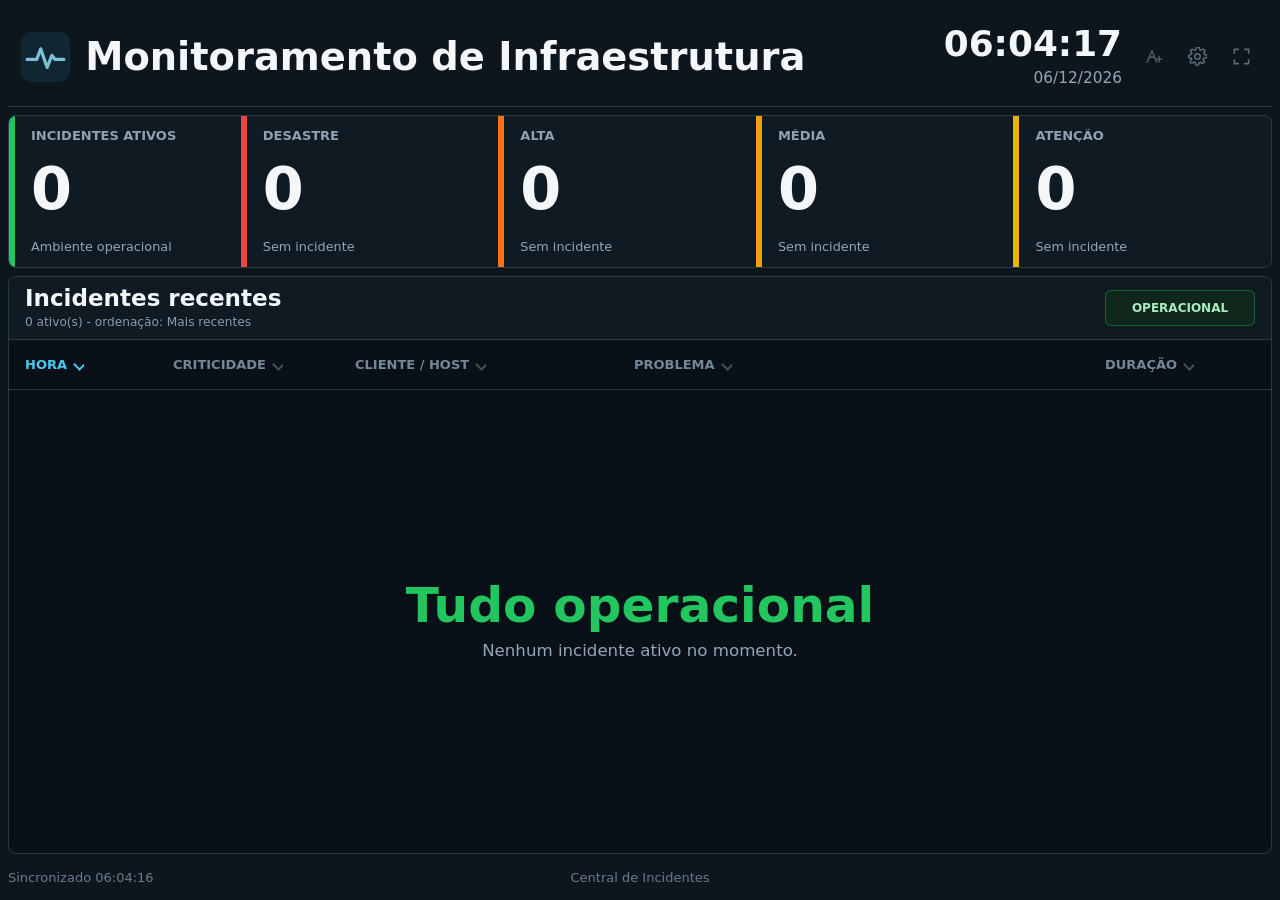
==== commit 28a8f783: "chore: normalize text line endings" ====
--- a/index.html
+++ b/index.html
@@ -1,26 +1,26 @@
-<!DOCTYPE html>
-<html lang="pt-BR">
-<head>
-  <meta charset="UTF-8" />
+<!DOCTYPE html>
+<html lang="pt-BR">
+<head>
+  <meta charset="UTF-8" />
   <meta name="viewport" content="width=device-width, initial-scale=1.0" />
   <title>Central de Incidentes - Monitoramento Zabbix</title>
   <link rel="icon" href="assets/favicon.svg?v=5" type="image/svg+xml" />
   <link rel="stylesheet" href="dashboard.css?v=7" />
-</head>
-<body>
-  <div class="tv">
-    <header class="topbar">
+</head>
+<body>
+  <div class="tv">
+    <header class="topbar">
       <a class="brand" href="index.html" data-home-link aria-label="Ir para o início">
         <span class="brand-mark" aria-hidden="true">
           <img src="assets/logo-mark.svg?v=5" alt="" />
         </span>
         <h1>Monitoramento de Infraestrutura</h1>
       </a>
-
-      <div class="top-right">
-        <div class="clock">
-          <div class="clock-time" id="clockTime">--:--:--</div>
-          <div class="clock-date" id="clockDate">--/--/----</div>
+
+      <div class="top-right">
+        <div class="clock">
+          <div class="clock-time" id="clockTime">--:--:--</div>
+          <div class="clock-date" id="clockDate">--/--/----</div>
         </div>
         <div class="utility-actions">
           <div class="font-control">
@@ -70,87 +70,87 @@
             </section>
           </div>
           <button class="icon-button" id="settingsButton" type="button" title="Configurações (atalho F2)" aria-label="Abrir configurações">
-            <svg class="icon" viewBox="0 0 24 24">
-              <path d="M12 15.5a3.5 3.5 0 1 0 0-7 3.5 3.5 0 0 0 0 7Z" />
-              <path d="M19.4 15a1.8 1.8 0 0 0 .36 1.98l.06.06a2.1 2.1 0 1 1-2.97 2.97l-.06-.06a1.8 1.8 0 0 0-1.98-.36 1.8 1.8 0 0 0-1.1 1.65V21a2.1 2.1 0 1 1-4.2 0v-.09a1.8 1.8 0 0 0-1.18-1.65 1.8 1.8 0 0 0-1.98.36l-.06.06a2.1 2.1 0 1 1-2.97-2.97l.06-.06A1.8 1.8 0 0 0 4.6 15a1.8 1.8 0 0 0-1.65-1.1H2.8a2.1 2.1 0 1 1 0-4.2h.09A1.8 1.8 0 0 0 4.54 8.5a1.8 1.8 0 0 0-.36-1.98l-.06-.06a2.1 2.1 0 1 1 2.97-2.97l.06.06a1.8 1.8 0 0 0 1.98.36h.08A1.8 1.8 0 0 0 10.4 2.3V2.1a2.1 2.1 0 1 1 4.2 0v.09a1.8 1.8 0 0 0 1.1 1.65 1.8 1.8 0 0 0 1.98-.36l.06-.06a2.1 2.1 0 1 1 2.97 2.97l-.06.06a1.8 1.8 0 0 0-.36 1.98v.08a1.8 1.8 0 0 0 1.65 1.1h.16a2.1 2.1 0 1 1 0 4.2h-.09A1.8 1.8 0 0 0 19.4 15Z" />
-            </svg>
-          </button>
-          <button class="icon-button" id="fullscreenButton" type="button" title="Entrar em tela cheia" aria-label="Entrar em tela cheia" aria-pressed="false">
-            <svg class="icon fullscreen-enter-icon" viewBox="0 0 24 24">
-              <path d="M8 3H3v5" />
-              <path d="M16 3h5v5" />
-              <path d="M8 21H3v-5" />
-              <path d="M16 21h5v-5" />
-            </svg>
-            <svg class="icon fullscreen-exit-icon" viewBox="0 0 24 24">
-              <path d="M3 8h5V3" />
-              <path d="M21 8h-5V3" />
-              <path d="M3 16h5v5" />
-              <path d="M21 16h-5v5" />
-            </svg>
-          </button>
-        </div>
-      </div>
-    </header>
-
-    <section class="summary" aria-label="Resumo operacional">
-      <article class="card total-card" id="totalCard">
-        <div class="card-label">Incidentes ativos</div>
-        <div class="card-number" id="totalProblems">0</div>
-        <div class="card-note" id="totalNote">Aguardando dados</div>
-      </article>
-
-      <article class="card" data-severity="5">
-        <div class="card-label">Desastre</div>
-        <div class="card-number" id="countDisaster">0</div>
-        <div class="card-note" id="noteDisaster">Sem incidente</div>
-      </article>
-
-      <article class="card" data-severity="4">
-        <div class="card-label">Alta</div>
-        <div class="card-number" id="countHigh">0</div>
-        <div class="card-note" id="noteHigh">Sem incidente</div>
-      </article>
-
-      <article class="card" data-severity="3">
+            <svg class="icon" viewBox="0 0 24 24">
+              <path d="M12 15.5a3.5 3.5 0 1 0 0-7 3.5 3.5 0 0 0 0 7Z" />
+              <path d="M19.4 15a1.8 1.8 0 0 0 .36 1.98l.06.06a2.1 2.1 0 1 1-2.97 2.97l-.06-.06a1.8 1.8 0 0 0-1.98-.36 1.8 1.8 0 0 0-1.1 1.65V21a2.1 2.1 0 1 1-4.2 0v-.09a1.8 1.8 0 0 0-1.18-1.65 1.8 1.8 0 0 0-1.98.36l-.06.06a2.1 2.1 0 1 1-2.97-2.97l.06-.06A1.8 1.8 0 0 0 4.6 15a1.8 1.8 0 0 0-1.65-1.1H2.8a2.1 2.1 0 1 1 0-4.2h.09A1.8 1.8 0 0 0 4.54 8.5a1.8 1.8 0 0 0-.36-1.98l-.06-.06a2.1 2.1 0 1 1 2.97-2.97l.06.06a1.8 1.8 0 0 0 1.98.36h.08A1.8 1.8 0 0 0 10.4 2.3V2.1a2.1 2.1 0 1 1 4.2 0v.09a1.8 1.8 0 0 0 1.1 1.65 1.8 1.8 0 0 0 1.98-.36l.06-.06a2.1 2.1 0 1 1 2.97 2.97l-.06.06a1.8 1.8 0 0 0-.36 1.98v.08a1.8 1.8 0 0 0 1.65 1.1h.16a2.1 2.1 0 1 1 0 4.2h-.09A1.8 1.8 0 0 0 19.4 15Z" />
+            </svg>
+          </button>
+          <button class="icon-button" id="fullscreenButton" type="button" title="Entrar em tela cheia" aria-label="Entrar em tela cheia" aria-pressed="false">
+            <svg class="icon fullscreen-enter-icon" viewBox="0 0 24 24">
+              <path d="M8 3H3v5" />
+              <path d="M16 3h5v5" />
+              <path d="M8 21H3v-5" />
+              <path d="M16 21h5v-5" />
+            </svg>
+            <svg class="icon fullscreen-exit-icon" viewBox="0 0 24 24">
+              <path d="M3 8h5V3" />
+              <path d="M21 8h-5V3" />
+              <path d="M3 16h5v5" />
+              <path d="M21 16h-5v5" />
+            </svg>
+          </button>
+        </div>
+      </div>
+    </header>
+
+    <section class="summary" aria-label="Resumo operacional">
+      <article class="card total-card" id="totalCard">
+        <div class="card-label">Incidentes ativos</div>
+        <div class="card-number" id="totalProblems">0</div>
+        <div class="card-note" id="totalNote">Aguardando dados</div>
+      </article>
+
+      <article class="card" data-severity="5">
+        <div class="card-label">Desastre</div>
+        <div class="card-number" id="countDisaster">0</div>
+        <div class="card-note" id="noteDisaster">Sem incidente</div>
+      </article>
+
+      <article class="card" data-severity="4">
+        <div class="card-label">Alta</div>
+        <div class="card-number" id="countHigh">0</div>
+        <div class="card-note" id="noteHigh">Sem incidente</div>
+      </article>
+
+      <article class="card" data-severity="3">
         <div class="card-label">Média</div>
-        <div class="card-number" id="countAverage">0</div>
-        <div class="card-note" id="noteAverage">Sem incidente</div>
-      </article>
-
-      <article class="card" data-severity="2">
+        <div class="card-number" id="countAverage">0</div>
+        <div class="card-note" id="noteAverage">Sem incidente</div>
+      </article>
+
+      <article class="card" data-severity="2">
         <div class="card-label">Atenção</div>
-        <div class="card-number" id="countWarning">0</div>
-        <div class="card-note" id="noteWarning">Sem incidente</div>
-      </article>
-    </section>
-
-    <main class="incidents">
-      <div class="panel-head">
-        <div class="panel-title">
-          <h2>Incidentes recentes <span class="page-title" id="pageTitle"></span></h2>
+        <div class="card-number" id="countWarning">0</div>
+        <div class="card-note" id="noteWarning">Sem incidente</div>
+      </article>
+    </section>
+
+    <main class="incidents">
+      <div class="panel-head">
+        <div class="panel-title">
+          <h2>Incidentes recentes <span class="page-title" id="pageTitle"></span></h2>
           <div class="panel-subtitle" id="panelSubtitle">Aguardando atualização</div>
-        </div>
-        <div class="status-pill" id="statusPill">Sem dados</div>
-      </div>
-
-      <div class="table-head">
-        <button class="sort-button" type="button" data-sort-mode="recent">Hora</button>
-        <button class="sort-button" type="button" data-sort-mode="severity">Criticidade</button>
-        <button class="sort-button" type="button" data-sort-mode="client">Cliente / Host</button>
-        <button class="sort-button" type="button" data-sort-mode="problem">Problema</button>
+        </div>
+        <div class="status-pill" id="statusPill">Sem dados</div>
+      </div>
+
+      <div class="table-head">
+        <button class="sort-button" type="button" data-sort-mode="recent">Hora</button>
+        <button class="sort-button" type="button" data-sort-mode="severity">Criticidade</button>
+        <button class="sort-button" type="button" data-sort-mode="client">Cliente / Host</button>
+        <button class="sort-button" type="button" data-sort-mode="problem">Problema</button>
         <button class="sort-button" type="button" data-sort-mode="duration">Duração</button>
-      </div>
-
-      <div class="problem-list" id="problemList" aria-live="polite"></div>
-    </main>
-
-    <footer class="footer">
+      </div>
+
+      <div class="problem-list" id="problemList" aria-live="polite"></div>
+    </main>
+
+    <footer class="footer">
       <div class="footer-status" id="footerStatus">Aguardando configuração</div>
-      <div>Central de Incidentes</div>
-    </footer>
-  </div>
-
+      <div>Central de Incidentes</div>
+    </footer>
+  </div>
+
   <script src="app.js?v=8"></script>
-</body>
-</html>
+</body>
+</html>
--- a/dashboard.css
+++ b/dashboard.css
@@ -1,98 +1,98 @@
-/* Dashboard base and TV layout */
-    * {
-      box-sizing: border-box;
-    }
-
-    :root {
-      --bg: #070b10;
-      --surface: #101923;
-      --surface-2: #152131;
-      --surface-3: #1d2b3a;
-      --border: #2a3a4c;
-      --text: #f8fafc;
-      --muted: #9fb0c4;
-      --muted-2: #6f8196;
-      --ok: #22c55e;
-      --info: #38bdf8;
-      --disaster: #ef4444;
-      --high: #f97316;
-      --average: #f59e0b;
-      --warning: #eab308;
-      --severity-dark-text: #111827;
-      --shadow: 0 22px 58px rgba(0, 0, 0, 0.42);
-      --incident-primary-size: clamp(18px, 1.35vw, 24px);
-      --incident-secondary-size: clamp(12px, 0.95vw, 17px);
-      --incident-meta-size: clamp(16px, 1.15vw, 20px);
-      --incident-duration-size: clamp(19px, 1.5vw, 26px);
-      --card-label-size: clamp(13px, 1vw, 17px);
-      --card-number-size: clamp(44px, 4.6vw, 76px);
-      --card-note-size: clamp(12px, 1vw, 17px);
-      --card-height-adjustment: 0px;
-    }
-
-    html,
-    body {
-      width: 100%;
-      height: 100%;
-      margin: 0;
-      overflow: hidden;
-      font-family: Inter, ui-sans-serif, system-ui, -apple-system, BlinkMacSystemFont, "Segoe UI", Arial, sans-serif;
-      background:
-        radial-gradient(circle at 12% 0%, rgba(56, 189, 248, 0.18), transparent 30%),
-        radial-gradient(circle at 90% 8%, rgba(34, 197, 94, 0.10), transparent 28%),
-        linear-gradient(180deg, #0a1017 0%, #070b10 48%, #05070b 100%);
-      color: var(--text);
-    }
-
-    button,
-    input,
-    select {
-      font: inherit;
-    }
-
-    button {
-      color: inherit;
-    }
-
-    .tv {
-      width: 100vw;
-      height: 100vh;
-      display: grid;
-      grid-template-rows: clamp(78px, 11vh, 104px) clamp(calc(126px + var(--card-height-adjustment)), calc(17vh + var(--card-height-adjustment)), calc(160px + var(--card-height-adjustment))) minmax(0, 1fr) 30px;
-      gap: 10px;
-      padding: 10px;
-    }
-
-    .tv.tv-1080p {
-      grid-template-rows: 88px calc(136px + var(--card-height-adjustment)) minmax(0, 1fr) 26px;
-      gap: 8px;
-      padding: 8px;
-    }
-
-    .topbar,
-    .card,
-    .incidents {
-      border: 1px solid var(--border);
-      border-radius: 8px;
-      background: rgba(16, 25, 35, 0.92);
-      box-shadow: var(--shadow);
-    }
-
+/* Dashboard base and TV layout */
+    * {
+      box-sizing: border-box;
+    }
+
+    :root {
+      --bg: #070b10;
+      --surface: #101923;
+      --surface-2: #152131;
+      --surface-3: #1d2b3a;
+      --border: #2a3a4c;
+      --text: #f8fafc;
+      --muted: #9fb0c4;
+      --muted-2: #6f8196;
+      --ok: #22c55e;
+      --info: #38bdf8;
+      --disaster: #ef4444;
+      --high: #f97316;
+      --average: #f59e0b;
+      --warning: #eab308;
+      --severity-dark-text: #111827;
+      --shadow: 0 22px 58px rgba(0, 0, 0, 0.42);
+      --incident-primary-size: clamp(18px, 1.35vw, 24px);
+      --incident-secondary-size: clamp(12px, 0.95vw, 17px);
+      --incident-meta-size: clamp(16px, 1.15vw, 20px);
+      --incident-duration-size: clamp(19px, 1.5vw, 26px);
+      --card-label-size: clamp(13px, 1vw, 17px);
+      --card-number-size: clamp(44px, 4.6vw, 76px);
+      --card-note-size: clamp(12px, 1vw, 17px);
+      --card-height-adjustment: 0px;
+    }
+
+    html,
+    body {
+      width: 100%;
+      height: 100%;
+      margin: 0;
+      overflow: hidden;
+      font-family: Inter, ui-sans-serif, system-ui, -apple-system, BlinkMacSystemFont, "Segoe UI", Arial, sans-serif;
+      background:
+        radial-gradient(circle at 12% 0%, rgba(56, 189, 248, 0.18), transparent 30%),
+        radial-gradient(circle at 90% 8%, rgba(34, 197, 94, 0.10), transparent 28%),
+        linear-gradient(180deg, #0a1017 0%, #070b10 48%, #05070b 100%);
+      color: var(--text);
+    }
+
+    button,
+    input,
+    select {
+      font: inherit;
+    }
+
+    button {
+      color: inherit;
+    }
+
+    .tv {
+      width: 100vw;
+      height: 100vh;
+      display: grid;
+      grid-template-rows: clamp(78px, 11vh, 104px) clamp(calc(126px + var(--card-height-adjustment)), calc(17vh + var(--card-height-adjustment)), calc(160px + var(--card-height-adjustment))) minmax(0, 1fr) 30px;
+      gap: 10px;
+      padding: 10px;
+    }
+
+    .tv.tv-1080p {
+      grid-template-rows: 88px calc(136px + var(--card-height-adjustment)) minmax(0, 1fr) 26px;
+      gap: 8px;
+      padding: 8px;
+    }
+
+    .topbar,
+    .card,
+    .incidents {
+      border: 1px solid var(--border);
+      border-radius: 8px;
+      background: rgba(16, 25, 35, 0.92);
+      box-shadow: var(--shadow);
+    }
+
     .topbar {
       position: relative;
       z-index: 20;
       display: grid;
-      grid-template-columns: minmax(0, 1fr) auto;
-      align-items: center;
-      gap: 24px;
-      padding: 12px 18px;
+      grid-template-columns: minmax(0, 1fr) auto;
+      align-items: center;
+      gap: 24px;
+      padding: 12px 18px;
       overflow: visible;
-    }
-
-    .tv.tv-1080p .topbar {
-      padding: 8px 16px;
-    }
-
+    }
+
+    .tv.tv-1080p .topbar {
+      padding: 8px 16px;
+    }
+
     .brand {
       min-width: 0;
       display: flex;
@@ -100,15 +100,15 @@
       gap: 18px;
       color: inherit;
       text-decoration: none;
-    }
-
-    .brand-mark {
-      width: clamp(42px, 4.4vw, 62px);
-      height: clamp(42px, 4.4vw, 62px);
-      flex: 0 0 auto;
-      display: grid;
-      place-items: center;
-      border-radius: 8px;
+    }
+
+    .brand-mark {
+      width: clamp(42px, 4.4vw, 62px);
+      height: clamp(42px, 4.4vw, 62px);
+      flex: 0 0 auto;
+      display: grid;
+      place-items: center;
+      border-radius: 8px;
       background: transparent;
     }
 
@@ -125,88 +125,88 @@
     }
 
     .icon {
-      width: clamp(20px, 2vw, 28px);
-      height: clamp(20px, 2vw, 28px);
-      fill: none;
-      stroke: currentColor;
-      stroke-width: 2;
-      stroke-linecap: round;
-      stroke-linejoin: round;
-    }
-
-    h1 {
-      margin: 0;
-      padding-block: 1px;
-      font-size: clamp(30px, 3.6vw, 58px);
-      line-height: 1.1;
-      font-weight: 800;
-      letter-spacing: 0;
-      white-space: nowrap;
-      overflow: visible;
-    }
-
-    .top-right {
-      display: flex;
-      align-items: center;
-      gap: 12px;
-    }
-
-    .utility-actions {
-      display: flex;
-      align-items: center;
-      gap: 10px;
-    }
-
-    .clock {
-      min-width: 190px;
-      text-align: right;
-    }
-
-    .clock-time {
-      font-size: clamp(30px, 3.1vw, 50px);
-      line-height: 0.95;
-      font-weight: 800;
-      font-variant-numeric: tabular-nums;
-    }
-
-    .clock-date {
-      margin-top: 7px;
-      color: var(--muted);
-      font-size: clamp(14px, 1.2vw, 20px);
-      font-weight: 600;
-    }
-
-    .icon-button {
-      width: clamp(40px, 3.8vw, 52px);
-      height: clamp(40px, 3.8vw, 52px);
-      display: grid;
-      place-items: center;
-      border: 1px solid var(--border);
-      border-radius: 8px;
-      background: var(--surface-2);
-      cursor: pointer;
-      transition: transform 150ms ease, border-color 150ms ease, background 150ms ease;
-    }
-
+      width: clamp(20px, 2vw, 28px);
+      height: clamp(20px, 2vw, 28px);
+      fill: none;
+      stroke: currentColor;
+      stroke-width: 2;
+      stroke-linecap: round;
+      stroke-linejoin: round;
+    }
+
+    h1 {
+      margin: 0;
+      padding-block: 1px;
+      font-size: clamp(30px, 3.6vw, 58px);
+      line-height: 1.1;
+      font-weight: 800;
+      letter-spacing: 0;
+      white-space: nowrap;
+      overflow: visible;
+    }
+
+    .top-right {
+      display: flex;
+      align-items: center;
+      gap: 12px;
+    }
+
+    .utility-actions {
+      display: flex;
+      align-items: center;
+      gap: 10px;
+    }
+
+    .clock {
+      min-width: 190px;
+      text-align: right;
+    }
+
+    .clock-time {
+      font-size: clamp(30px, 3.1vw, 50px);
+      line-height: 0.95;
+      font-weight: 800;
+      font-variant-numeric: tabular-nums;
+    }
+
+    .clock-date {
+      margin-top: 7px;
+      color: var(--muted);
+      font-size: clamp(14px, 1.2vw, 20px);
+      font-weight: 600;
+    }
+
+    .icon-button {
+      width: clamp(40px, 3.8vw, 52px);
+      height: clamp(40px, 3.8vw, 52px);
+      display: grid;
+      place-items: center;
+      border: 1px solid var(--border);
+      border-radius: 8px;
+      background: var(--surface-2);
+      cursor: pointer;
+      transition: transform 150ms ease, border-color 150ms ease, background 150ms ease;
+    }
+
     .icon-button:hover,
     .icon-button:focus-visible {
-      outline: none;
-      transform: translateY(-1px);
-      border-color: #64748b;
-      background: var(--surface-3);
-    }
-
-    .icon-button:disabled {
-      cursor: progress;
-      color: var(--muted-2);
-      transform: none;
-    }
-
-    .fullscreen-exit-icon,
-    .icon-button.is-active .fullscreen-enter-icon {
-      display: none;
-    }
-
+      outline: none;
+      transform: translateY(-1px);
+      border-color: #64748b;
+      background: var(--surface-3);
+    }
+
+    .icon-button:disabled {
+      cursor: progress;
+      color: var(--muted-2);
+      transform: none;
+    }
+
+    .fullscreen-exit-icon,
+    .icon-button.is-active .fullscreen-enter-icon {
+      display: none;
+    }
+
     .icon-button.is-active .fullscreen-exit-icon {
       display: block;
     }
@@ -382,700 +382,700 @@
       cursor: default;
       opacity: 0.4;
     }
-
-    .summary {
-      min-width: 0;
-      display: grid;
-      grid-template-columns: minmax(210px, 0.9fr) repeat(4, minmax(150px, 1fr));
-      gap: 14px;
-    }
-
-    .card {
-      position: relative;
-      min-width: 0;
-      overflow: hidden;
-      padding: 14px 18px;
-      display: grid;
-      grid-template-rows: auto minmax(0, 1fr) auto;
-      align-items: center;
-      border-left: 8px solid var(--border);
-    }
-
-    .tv.tv-1080p .card {
-      padding: 12px 16px;
-    }
-
-    .card::after {
-      content: "";
-      position: absolute;
-      inset: 0;
-      background: linear-gradient(135deg, rgba(255, 255, 255, 0.10), transparent 44%);
-      pointer-events: none;
-    }
-
-    .total-card {
-      border-left-color: var(--ok);
-      background:
-        linear-gradient(135deg, rgba(34, 197, 94, 0.14), transparent 54%),
-        rgba(16, 25, 35, 0.92);
-    }
-
-    .total-card.alerting {
-      border-left-color: var(--disaster);
-      background:
-        linear-gradient(135deg, rgba(239, 68, 68, 0.17), transparent 54%),
-        rgba(16, 25, 35, 0.92);
-    }
-
-    .card[data-severity="5"] {
-      border-left-color: var(--disaster);
-    }
-
-    .card[data-severity="4"] {
-      border-left-color: var(--high);
-    }
-
-    .card[data-severity="3"] {
-      border-left-color: var(--average);
-    }
-
-    .card[data-severity="2"] {
-      border-left-color: var(--warning);
-    }
-
-    .card-label {
-      position: relative;
-      z-index: 1;
-      color: var(--muted);
-      font-size: clamp(13px, 1.12vw, 19px);
-      line-height: 1;
-      font-weight: 700;
-      letter-spacing: 0.08em;
-      text-transform: uppercase;
-      white-space: nowrap;
-      overflow: hidden;
-      text-overflow: ellipsis;
-    }
-
-    .card-number {
-      position: relative;
-      z-index: 1;
-      margin-top: 4px;
-      font-size: clamp(46px, 5.1vw, 84px);
-      line-height: 0.85;
-      font-weight: 900;
-      font-variant-numeric: tabular-nums;
-    }
-
-    .card-note {
-      position: relative;
-      z-index: 1;
-      margin-top: 4px;
-      color: var(--muted);
-      font-size: clamp(12px, 1vw, 17px);
-      font-weight: 550;
-      white-space: nowrap;
-      overflow: hidden;
-      text-overflow: ellipsis;
-    }
-
-    .incidents {
-      min-height: 0;
-      display: grid;
-      grid-template-rows: clamp(54px, 7vh, 64px) clamp(42px, 5.6vh, 58px) minmax(0, 1fr);
-      overflow: hidden;
-    }
-
-    .panel-head {
-      min-width: 0;
-      display: flex;
-      align-items: center;
-      justify-content: space-between;
-      gap: 18px;
-      padding: 0 18px;
-      border-bottom: 1px solid var(--border);
-      background: rgba(21, 33, 49, 0.82);
-    }
-
-    .panel-title {
-      min-width: 0;
-    }
-
-    .panel-title h2 {
-      margin: 0;
-      font-size: clamp(22px, 2vw, 32px);
-      line-height: 1;
-      font-weight: 800;
-      letter-spacing: 0;
-    }
-
-    .page-title {
-      color: #dbeafe;
-      font-size: 0.72em;
-      font-weight: 650;
-      white-space: nowrap;
-    }
-
-    .panel-subtitle {
-      margin-top: 4px;
-      color: var(--muted);
-      font-size: clamp(12px, 0.95vw, 15px);
-      font-weight: 500;
-      white-space: nowrap;
-      overflow: hidden;
-      text-overflow: ellipsis;
-    }
-
-    .status-pill {
-      flex: 0 0 auto;
-      min-width: 184px;
-      height: 40px;
-      display: inline-flex;
-      align-items: center;
-      justify-content: center;
-      padding: 0 18px;
-      border-radius: 999px;
-      border: 1px solid rgba(34, 197, 94, 0.38);
-      color: #bff7d0;
-      background: rgba(34, 197, 94, 0.12);
-      font-size: clamp(13px, 1vw, 17px);
-      font-weight: 750;
-      text-transform: uppercase;
-      letter-spacing: 0.05em;
-      white-space: nowrap;
-    }
-
-    .status-pill.alerting {
-      border-color: rgba(239, 68, 68, 0.46);
-      color: #fecaca;
-      background: rgba(239, 68, 68, 0.14);
-    }
-
-    .status-pill.warning {
-      border-color: rgba(245, 158, 11, 0.46);
-      color: #fde68a;
-      background: rgba(245, 158, 11, 0.12);
-    }
-
-    .table-head,
-    .problem-row {
-      display: grid;
-      grid-template-columns: 132px 166px minmax(250px, 0.78fr) minmax(440px, 1.35fr) 150px;
-      gap: 16px;
-      align-items: center;
-    }
-
-    .table-head {
-      padding: 0 18px;
-      border-bottom: 1px solid var(--border);
-      background: rgba(10, 16, 23, 0.72);
-      color: var(--muted);
-      font-size: clamp(14px, 1.12vw, 19px);
-      font-weight: 700;
-      text-transform: uppercase;
-      letter-spacing: 0.08em;
-    }
-
-    .sort-button {
-      width: fit-content;
-      max-width: 100%;
-      display: inline-flex;
-      align-items: center;
-      gap: 8px;
-      border: 0;
-      padding: 0;
-      color: inherit;
-      background: transparent;
-      cursor: pointer;
-      font: inherit;
-      font-weight: inherit;
-      letter-spacing: inherit;
-      text-transform: inherit;
-      white-space: nowrap;
-      overflow: hidden;
-      text-overflow: ellipsis;
-    }
-
-    .sort-button::after {
-      content: "";
-      width: 7px;
-      height: 7px;
-      border-right: 2px solid currentColor;
-      border-bottom: 2px solid currentColor;
-      transform: rotate(45deg);
-      opacity: 0.32;
-      flex: 0 0 auto;
-    }
-
-    .sort-button.active {
-      color: var(--info);
-    }
-
-    .sort-button.active::after {
-      opacity: 1;
-    }
-
-    .sort-button:hover,
-    .sort-button:focus-visible {
-      color: var(--text);
-      outline: none;
-    }
-
-    .problem-list {
-      min-height: 0;
-      overflow-y: auto;
-      overflow-x: hidden;
-      overscroll-behavior: contain;
-      scrollbar-color: #4d6278 #0b1118;
-      scrollbar-width: thin;
-    }
-
-    .problem-list::-webkit-scrollbar {
-      width: 12px;
-    }
-
-    .problem-list::-webkit-scrollbar-track {
-      background: #0b1118;
-    }
-
-    .problem-list::-webkit-scrollbar-thumb {
-      background: #4d6278;
-      border: 3px solid #0b1118;
-      border-radius: 999px;
-    }
-
-    .problem-row {
-      min-height: calc(var(--row-height) * 1px);
-      padding: 10px 18px;
-      border-bottom: 1px solid rgba(255, 255, 255, 0.07);
-      background: rgba(21, 33, 49, 0.72);
-    }
-
-    .problem-row:nth-child(even) {
-      background: rgba(17, 27, 39, 0.86);
-    }
-
-    .problem-row.resolved {
-      opacity: 0.72;
-      background:
-        linear-gradient(90deg, rgba(34, 197, 94, 0.13), transparent 44%),
-        rgba(14, 30, 26, 0.76);
-    }
-
-    .problem-row.resolved:nth-child(even) {
-      background:
-        linear-gradient(90deg, rgba(34, 197, 94, 0.12), transparent 44%),
-        rgba(12, 25, 24, 0.82);
-    }
-
-    .problem-list.compact .problem-row {
-      padding-top: 4px;
-      padding-bottom: 4px;
-    }
-
-    .problem-list.compact .severity-badge {
-      height: 40px;
-      font-size: clamp(16px, 1.25vw, 21px);
-    }
-
-    .problem-list.compact .event-time {
-      font-size: clamp(17px, 1.25vw, 22px);
-    }
-
-    .problem-list.compact .primary,
-    .problem-list.compact .problem-name {
-      font-size: clamp(19px, 1.55vw, 27px);
-      line-height: 1.05;
-    }
-
-    .problem-list.compact .problem-name {
-      -webkit-line-clamp: 1;
-    }
-
-    .problem-list.compact .secondary {
-      margin-top: 2px;
-      font-size: clamp(13px, 1.05vw, 18px);
-      line-height: 1.05;
-    }
-
-    .problem-list.compact .duration {
-      font-size: clamp(21px, 1.9vw, 32px);
-    }
-
-    .severity-badge {
-      width: 100%;
-      max-width: 142px;
-      min-width: 0;
-      height: 48px;
-      display: inline-flex;
-      align-items: center;
-      justify-content: center;
-      padding: 0 14px;
-      border-radius: 8px;
-      color: #fff;
-      font-size: clamp(17px, 1.5vw, 25px);
-      font-weight: 800;
-      text-transform: uppercase;
-      letter-spacing: 0.04em;
-      white-space: nowrap;
-      overflow: hidden;
-      text-overflow: ellipsis;
-      border: 1px solid rgba(255, 255, 255, 0.12);
-    }
-
-    .event-time {
-      color: var(--info);
-      font-size: clamp(18px, 1.42vw, 25px);
-      font-weight: 700;
-      font-variant-numeric: tabular-nums;
-      white-space: nowrap;
-      overflow: hidden;
-      text-overflow: ellipsis;
-    }
-
-    .severity-badge.sev-5 {
-      background: var(--disaster);
-    }
-
-    .severity-badge.sev-4 {
-      background: var(--high);
-    }
-
-    .severity-badge.sev-3 {
-      color: var(--severity-dark-text);
-      background: var(--average);
-      border-color: rgba(245, 158, 11, 0.84);
-    }
-
-    .severity-badge.sev-2 {
-      color: var(--severity-dark-text);
-      background: var(--warning);
-      border-color: rgba(234, 179, 8, 0.84);
-    }
-
-    .entity,
-    .problem-cell {
-      min-width: 0;
-    }
-
+
+    .summary {
+      min-width: 0;
+      display: grid;
+      grid-template-columns: minmax(210px, 0.9fr) repeat(4, minmax(150px, 1fr));
+      gap: 14px;
+    }
+
+    .card {
+      position: relative;
+      min-width: 0;
+      overflow: hidden;
+      padding: 14px 18px;
+      display: grid;
+      grid-template-rows: auto minmax(0, 1fr) auto;
+      align-items: center;
+      border-left: 8px solid var(--border);
+    }
+
+    .tv.tv-1080p .card {
+      padding: 12px 16px;
+    }
+
+    .card::after {
+      content: "";
+      position: absolute;
+      inset: 0;
+      background: linear-gradient(135deg, rgba(255, 255, 255, 0.10), transparent 44%);
+      pointer-events: none;
+    }
+
+    .total-card {
+      border-left-color: var(--ok);
+      background:
+        linear-gradient(135deg, rgba(34, 197, 94, 0.14), transparent 54%),
+        rgba(16, 25, 35, 0.92);
+    }
+
+    .total-card.alerting {
+      border-left-color: var(--disaster);
+      background:
+        linear-gradient(135deg, rgba(239, 68, 68, 0.17), transparent 54%),
+        rgba(16, 25, 35, 0.92);
+    }
+
+    .card[data-severity="5"] {
+      border-left-color: var(--disaster);
+    }
+
+    .card[data-severity="4"] {
+      border-left-color: var(--high);
+    }
+
+    .card[data-severity="3"] {
+      border-left-color: var(--average);
+    }
+
+    .card[data-severity="2"] {
+      border-left-color: var(--warning);
+    }
+
+    .card-label {
+      position: relative;
+      z-index: 1;
+      color: var(--muted);
+      font-size: clamp(13px, 1.12vw, 19px);
+      line-height: 1;
+      font-weight: 700;
+      letter-spacing: 0.08em;
+      text-transform: uppercase;
+      white-space: nowrap;
+      overflow: hidden;
+      text-overflow: ellipsis;
+    }
+
+    .card-number {
+      position: relative;
+      z-index: 1;
+      margin-top: 4px;
+      font-size: clamp(46px, 5.1vw, 84px);
+      line-height: 0.85;
+      font-weight: 900;
+      font-variant-numeric: tabular-nums;
+    }
+
+    .card-note {
+      position: relative;
+      z-index: 1;
+      margin-top: 4px;
+      color: var(--muted);
+      font-size: clamp(12px, 1vw, 17px);
+      font-weight: 550;
+      white-space: nowrap;
+      overflow: hidden;
+      text-overflow: ellipsis;
+    }
+
+    .incidents {
+      min-height: 0;
+      display: grid;
+      grid-template-rows: clamp(54px, 7vh, 64px) clamp(42px, 5.6vh, 58px) minmax(0, 1fr);
+      overflow: hidden;
+    }
+
+    .panel-head {
+      min-width: 0;
+      display: flex;
+      align-items: center;
+      justify-content: space-between;
+      gap: 18px;
+      padding: 0 18px;
+      border-bottom: 1px solid var(--border);
+      background: rgba(21, 33, 49, 0.82);
+    }
+
+    .panel-title {
+      min-width: 0;
+    }
+
+    .panel-title h2 {
+      margin: 0;
+      font-size: clamp(22px, 2vw, 32px);
+      line-height: 1;
+      font-weight: 800;
+      letter-spacing: 0;
+    }
+
+    .page-title {
+      color: #dbeafe;
+      font-size: 0.72em;
+      font-weight: 650;
+      white-space: nowrap;
+    }
+
+    .panel-subtitle {
+      margin-top: 4px;
+      color: var(--muted);
+      font-size: clamp(12px, 0.95vw, 15px);
+      font-weight: 500;
+      white-space: nowrap;
+      overflow: hidden;
+      text-overflow: ellipsis;
+    }
+
+    .status-pill {
+      flex: 0 0 auto;
+      min-width: 184px;
+      height: 40px;
+      display: inline-flex;
+      align-items: center;
+      justify-content: center;
+      padding: 0 18px;
+      border-radius: 999px;
+      border: 1px solid rgba(34, 197, 94, 0.38);
+      color: #bff7d0;
+      background: rgba(34, 197, 94, 0.12);
+      font-size: clamp(13px, 1vw, 17px);
+      font-weight: 750;
+      text-transform: uppercase;
+      letter-spacing: 0.05em;
+      white-space: nowrap;
+    }
+
+    .status-pill.alerting {
+      border-color: rgba(239, 68, 68, 0.46);
+      color: #fecaca;
+      background: rgba(239, 68, 68, 0.14);
+    }
+
+    .status-pill.warning {
+      border-color: rgba(245, 158, 11, 0.46);
+      color: #fde68a;
+      background: rgba(245, 158, 11, 0.12);
+    }
+
+    .table-head,
+    .problem-row {
+      display: grid;
+      grid-template-columns: 132px 166px minmax(250px, 0.78fr) minmax(440px, 1.35fr) 150px;
+      gap: 16px;
+      align-items: center;
+    }
+
+    .table-head {
+      padding: 0 18px;
+      border-bottom: 1px solid var(--border);
+      background: rgba(10, 16, 23, 0.72);
+      color: var(--muted);
+      font-size: clamp(14px, 1.12vw, 19px);
+      font-weight: 700;
+      text-transform: uppercase;
+      letter-spacing: 0.08em;
+    }
+
+    .sort-button {
+      width: fit-content;
+      max-width: 100%;
+      display: inline-flex;
+      align-items: center;
+      gap: 8px;
+      border: 0;
+      padding: 0;
+      color: inherit;
+      background: transparent;
+      cursor: pointer;
+      font: inherit;
+      font-weight: inherit;
+      letter-spacing: inherit;
+      text-transform: inherit;
+      white-space: nowrap;
+      overflow: hidden;
+      text-overflow: ellipsis;
+    }
+
+    .sort-button::after {
+      content: "";
+      width: 7px;
+      height: 7px;
+      border-right: 2px solid currentColor;
+      border-bottom: 2px solid currentColor;
+      transform: rotate(45deg);
+      opacity: 0.32;
+      flex: 0 0 auto;
+    }
+
+    .sort-button.active {
+      color: var(--info);
+    }
+
+    .sort-button.active::after {
+      opacity: 1;
+    }
+
+    .sort-button:hover,
+    .sort-button:focus-visible {
+      color: var(--text);
+      outline: none;
+    }
+
+    .problem-list {
+      min-height: 0;
+      overflow-y: auto;
+      overflow-x: hidden;
+      overscroll-behavior: contain;
+      scrollbar-color: #4d6278 #0b1118;
+      scrollbar-width: thin;
+    }
+
+    .problem-list::-webkit-scrollbar {
+      width: 12px;
+    }
+
+    .problem-list::-webkit-scrollbar-track {
+      background: #0b1118;
+    }
+
+    .problem-list::-webkit-scrollbar-thumb {
+      background: #4d6278;
+      border: 3px solid #0b1118;
+      border-radius: 999px;
+    }
+
+    .problem-row {
+      min-height: calc(var(--row-height) * 1px);
+      padding: 10px 18px;
+      border-bottom: 1px solid rgba(255, 255, 255, 0.07);
+      background: rgba(21, 33, 49, 0.72);
+    }
+
+    .problem-row:nth-child(even) {
+      background: rgba(17, 27, 39, 0.86);
+    }
+
+    .problem-row.resolved {
+      opacity: 0.72;
+      background:
+        linear-gradient(90deg, rgba(34, 197, 94, 0.13), transparent 44%),
+        rgba(14, 30, 26, 0.76);
+    }
+
+    .problem-row.resolved:nth-child(even) {
+      background:
+        linear-gradient(90deg, rgba(34, 197, 94, 0.12), transparent 44%),
+        rgba(12, 25, 24, 0.82);
+    }
+
+    .problem-list.compact .problem-row {
+      padding-top: 4px;
+      padding-bottom: 4px;
+    }
+
+    .problem-list.compact .severity-badge {
+      height: 40px;
+      font-size: clamp(16px, 1.25vw, 21px);
+    }
+
+    .problem-list.compact .event-time {
+      font-size: clamp(17px, 1.25vw, 22px);
+    }
+
+    .problem-list.compact .primary,
+    .problem-list.compact .problem-name {
+      font-size: clamp(19px, 1.55vw, 27px);
+      line-height: 1.05;
+    }
+
+    .problem-list.compact .problem-name {
+      -webkit-line-clamp: 1;
+    }
+
+    .problem-list.compact .secondary {
+      margin-top: 2px;
+      font-size: clamp(13px, 1.05vw, 18px);
+      line-height: 1.05;
+    }
+
+    .problem-list.compact .duration {
+      font-size: clamp(21px, 1.9vw, 32px);
+    }
+
+    .severity-badge {
+      width: 100%;
+      max-width: 142px;
+      min-width: 0;
+      height: 48px;
+      display: inline-flex;
+      align-items: center;
+      justify-content: center;
+      padding: 0 14px;
+      border-radius: 8px;
+      color: #fff;
+      font-size: clamp(17px, 1.5vw, 25px);
+      font-weight: 800;
+      text-transform: uppercase;
+      letter-spacing: 0.04em;
+      white-space: nowrap;
+      overflow: hidden;
+      text-overflow: ellipsis;
+      border: 1px solid rgba(255, 255, 255, 0.12);
+    }
+
+    .event-time {
+      color: var(--info);
+      font-size: clamp(18px, 1.42vw, 25px);
+      font-weight: 700;
+      font-variant-numeric: tabular-nums;
+      white-space: nowrap;
+      overflow: hidden;
+      text-overflow: ellipsis;
+    }
+
+    .severity-badge.sev-5 {
+      background: var(--disaster);
+    }
+
+    .severity-badge.sev-4 {
+      background: var(--high);
+    }
+
+    .severity-badge.sev-3 {
+      color: var(--severity-dark-text);
+      background: var(--average);
+      border-color: rgba(245, 158, 11, 0.84);
+    }
+
+    .severity-badge.sev-2 {
+      color: var(--severity-dark-text);
+      background: var(--warning);
+      border-color: rgba(234, 179, 8, 0.84);
+    }
+
+    .entity,
+    .problem-cell {
+      min-width: 0;
+    }
+
     .problem-list .primary {
-      min-width: 0;
-      font-size: clamp(22px, 2vw, 34px);
-      line-height: 1.12;
-      font-weight: 700;
-      white-space: nowrap;
-      overflow: hidden;
-      text-overflow: ellipsis;
-    }
-
-    .secondary {
-      min-width: 0;
-      margin-top: 7px;
-      color: var(--muted);
-      font-size: clamp(15px, 1.28vw, 22px);
-      line-height: 1.16;
-      font-weight: 500;
-      white-space: nowrap;
-      overflow: hidden;
-      text-overflow: ellipsis;
-    }
-
-    .problem-name {
-      min-width: 0;
-      font-size: clamp(22px, 1.95vw, 34px);
-      line-height: 1.12;
-      font-weight: 650;
-      display: -webkit-box;
-      -webkit-line-clamp: 2;
-      -webkit-box-orient: vertical;
-      overflow: hidden;
-    }
-
-    .duration {
-      justify-self: end;
-      color: #dbeafe;
-      font-size: clamp(24px, 2.3vw, 40px);
-      font-weight: 750;
-      font-variant-numeric: tabular-nums;
-      white-space: nowrap;
-    }
-
-    .empty,
-    .error,
-    .setup {
-      height: 100%;
-      display: grid;
-      place-items: center;
-      padding: 44px;
-      text-align: center;
-    }
-
-    .empty-title,
-    .error-title,
-    .setup-title {
-      font-size: clamp(42px, 4.8vw, 78px);
-      line-height: 0.95;
-      font-weight: 800;
-      letter-spacing: 0;
-    }
-
-    .empty-title {
-      color: var(--ok);
-      font-size: clamp(34px, 3.8vw, 56px);
-      font-weight: 750;
-    }
-
-    .error-title {
-      color: #fecaca;
-    }
-
-    .setup-title {
-      color: var(--info);
-    }
-
-    .empty-sub,
-    .error-sub,
-    .setup-sub {
-      max-width: 1040px;
-      margin: 20px auto 0;
-      color: var(--muted);
-      font-size: clamp(20px, 1.75vw, 30px);
-      line-height: 1.28;
-      font-weight: 500;
-    }
-
-    .empty-sub {
-      margin-top: 12px;
-      font-size: clamp(16px, 1.3vw, 22px);
-    }
-
-    .footer {
-      min-width: 0;
-      display: grid;
-      grid-template-columns: minmax(0, 1fr) auto minmax(0, 1fr);
-      align-items: center;
-      gap: 16px;
-      color: var(--muted-2);
-      font-size: 14px;
-      font-weight: 500;
-    }
-
-    .footer-status {
-      min-width: 0;
-      white-space: nowrap;
-      overflow: hidden;
-      text-overflow: ellipsis;
-    }
-
-    .action {
-      height: 42px;
-      display: inline-flex;
-      align-items: center;
-      justify-content: center;
-      padding: 0 16px;
-      border: 1px solid var(--border);
-      border-radius: 8px;
-      background: var(--surface-2);
-      color: var(--text);
-      cursor: pointer;
-      font-size: 14px;
-      font-weight: 700;
-    }
-
-    .action.primary {
-      color: #07110e;
-      border-color: transparent;
-      background: var(--ok);
-    }
-
-    .action:disabled {
-      cursor: wait;
-      opacity: 0.58;
-    }
-
-
-/* Responsive dashboard layout */
-    @media (max-height: 820px) and (min-width: 821px) {
-      .topbar {
-        gap: 20px;
-        padding: 7px 16px;
-      }
-
-      .brand {
-        gap: 14px;
-      }
-
-      h1 {
-        font-size: clamp(28px, 3vw, 48px);
-      }
-
-      .top-right {
-        gap: 10px;
-      }
-
-      .clock {
-        min-width: 180px;
-      }
-
-      .clock-time {
-        font-size: clamp(28px, 2.8vw, 46px);
-      }
-
-      .clock-date {
-        margin-top: 3px;
-        font-size: clamp(13px, 1vw, 17px);
-        line-height: 1;
-      }
-
-      .icon-button {
-        width: clamp(40px, 3.4vw, 48px);
-        height: clamp(40px, 3.4vw, 48px);
-      }
-    }
-
-    @media (max-width: 1180px) {
-      .tv {
-        grid-template-rows: 92px calc(150px + var(--card-height-adjustment)) minmax(0, 1fr) 30px;
-        padding: 12px;
-        gap: 10px;
-      }
-
-      .summary {
-        grid-template-columns: repeat(5, minmax(0, 1fr));
-      }
-
-      .table-head,
-      .problem-row {
-        grid-template-columns: 108px 136px minmax(206px, 0.76fr) minmax(330px, 1.22fr) 124px;
-        gap: 10px;
-      }
-    }
-
-    @media (max-width: 820px) {
-      html,
-      body {
-        overflow: auto;
-      }
-
-      .tv {
-        height: auto;
-        min-height: 100vh;
-        grid-template-rows: auto auto minmax(520px, 1fr) 34px;
-      }
-
-      .topbar {
-        grid-template-columns: 1fr;
-      }
-
-      h1 {
-        white-space: normal;
-      }
-
-      .top-right {
-        justify-content: space-between;
-      }
-
-      .clock {
-        text-align: left;
-      }
-
-      .summary {
-        grid-template-columns: repeat(2, minmax(0, 1fr));
-      }
-
-      .total-card {
-        grid-column: 1 / -1;
-      }
-
-      .table-head {
-        display: none;
-      }
-
-      .problem-row {
-        grid-template-columns: 1fr auto;
-        grid-template-areas:
-          "time dur"
-          "sev sev"
-          "entity entity"
-          "problem problem";
-        align-items: start;
-      }
-
-      .event-time {
-        grid-area: time;
-      }
-
-      .severity-badge {
-        grid-area: sev;
-      }
-
-      .entity {
-        grid-area: entity;
-      }
-
-      .problem-cell {
-        grid-area: problem;
-      }
-
-      .duration {
-        grid-area: dur;
-      }
-    }
-
-/* Refined visual language */
-:root {
-  --bg: #0d151d;
-  --surface: #101a23;
-  --surface-2: #14212b;
-  --surface-3: #1b2a35;
-  --border: #2b3c49;
-  --text: #f4f7f9;
-  --muted: #93a6b8;
-  --muted-2: #697d8e;
-  --info: #4cc9f0;
-  --shadow: none;
-}
-
-html,
-body {
-  background: #0d151d;
-}
-
-.tv {
-  gap: 8px;
-  padding: 8px;
-}
-
-.topbar {
-  padding-inline: 12px;
-  border: 0;
-  border-bottom: 1px solid #2b3c49;
-  border-radius: 0;
-  background: #0d151d;
-  box-shadow: none;
-}
-
-.brand {
-  gap: 14px;
-}
-
+      min-width: 0;
+      font-size: clamp(22px, 2vw, 34px);
+      line-height: 1.12;
+      font-weight: 700;
+      white-space: nowrap;
+      overflow: hidden;
+      text-overflow: ellipsis;
+    }
+
+    .secondary {
+      min-width: 0;
+      margin-top: 7px;
+      color: var(--muted);
+      font-size: clamp(15px, 1.28vw, 22px);
+      line-height: 1.16;
+      font-weight: 500;
+      white-space: nowrap;
+      overflow: hidden;
+      text-overflow: ellipsis;
+    }
+
+    .problem-name {
+      min-width: 0;
+      font-size: clamp(22px, 1.95vw, 34px);
+      line-height: 1.12;
+      font-weight: 650;
+      display: -webkit-box;
+      -webkit-line-clamp: 2;
+      -webkit-box-orient: vertical;
+      overflow: hidden;
+    }
+
+    .duration {
+      justify-self: end;
+      color: #dbeafe;
+      font-size: clamp(24px, 2.3vw, 40px);
+      font-weight: 750;
+      font-variant-numeric: tabular-nums;
+      white-space: nowrap;
+    }
+
+    .empty,
+    .error,
+    .setup {
+      height: 100%;
+      display: grid;
+      place-items: center;
+      padding: 44px;
+      text-align: center;
+    }
+
+    .empty-title,
+    .error-title,
+    .setup-title {
+      font-size: clamp(42px, 4.8vw, 78px);
+      line-height: 0.95;
+      font-weight: 800;
+      letter-spacing: 0;
+    }
+
+    .empty-title {
+      color: var(--ok);
+      font-size: clamp(34px, 3.8vw, 56px);
+      font-weight: 750;
+    }
+
+    .error-title {
+      color: #fecaca;
+    }
+
+    .setup-title {
+      color: var(--info);
+    }
+
+    .empty-sub,
+    .error-sub,
+    .setup-sub {
+      max-width: 1040px;
+      margin: 20px auto 0;
+      color: var(--muted);
+      font-size: clamp(20px, 1.75vw, 30px);
+      line-height: 1.28;
+      font-weight: 500;
+    }
+
+    .empty-sub {
+      margin-top: 12px;
+      font-size: clamp(16px, 1.3vw, 22px);
+    }
+
+    .footer {
+      min-width: 0;
+      display: grid;
+      grid-template-columns: minmax(0, 1fr) auto minmax(0, 1fr);
+      align-items: center;
+      gap: 16px;
+      color: var(--muted-2);
+      font-size: 14px;
+      font-weight: 500;
+    }
+
+    .footer-status {
+      min-width: 0;
+      white-space: nowrap;
+      overflow: hidden;
+      text-overflow: ellipsis;
+    }
+
+    .action {
+      height: 42px;
+      display: inline-flex;
+      align-items: center;
+      justify-content: center;
+      padding: 0 16px;
+      border: 1px solid var(--border);
+      border-radius: 8px;
+      background: var(--surface-2);
+      color: var(--text);
+      cursor: pointer;
+      font-size: 14px;
+      font-weight: 700;
+    }
+
+    .action.primary {
+      color: #07110e;
+      border-color: transparent;
+      background: var(--ok);
+    }
+
+    .action:disabled {
+      cursor: wait;
+      opacity: 0.58;
+    }
+
+
+/* Responsive dashboard layout */
+    @media (max-height: 820px) and (min-width: 821px) {
+      .topbar {
+        gap: 20px;
+        padding: 7px 16px;
+      }
+
+      .brand {
+        gap: 14px;
+      }
+
+      h1 {
+        font-size: clamp(28px, 3vw, 48px);
+      }
+
+      .top-right {
+        gap: 10px;
+      }
+
+      .clock {
+        min-width: 180px;
+      }
+
+      .clock-time {
+        font-size: clamp(28px, 2.8vw, 46px);
+      }
+
+      .clock-date {
+        margin-top: 3px;
+        font-size: clamp(13px, 1vw, 17px);
+        line-height: 1;
+      }
+
+      .icon-button {
+        width: clamp(40px, 3.4vw, 48px);
+        height: clamp(40px, 3.4vw, 48px);
+      }
+    }
+
+    @media (max-width: 1180px) {
+      .tv {
+        grid-template-rows: 92px calc(150px + var(--card-height-adjustment)) minmax(0, 1fr) 30px;
+        padding: 12px;
+        gap: 10px;
+      }
+
+      .summary {
+        grid-template-columns: repeat(5, minmax(0, 1fr));
+      }
+
+      .table-head,
+      .problem-row {
+        grid-template-columns: 108px 136px minmax(206px, 0.76fr) minmax(330px, 1.22fr) 124px;
+        gap: 10px;
+      }
+    }
+
+    @media (max-width: 820px) {
+      html,
+      body {
+        overflow: auto;
+      }
+
+      .tv {
+        height: auto;
+        min-height: 100vh;
+        grid-template-rows: auto auto minmax(520px, 1fr) 34px;
+      }
+
+      .topbar {
+        grid-template-columns: 1fr;
+      }
+
+      h1 {
+        white-space: normal;
+      }
+
+      .top-right {
+        justify-content: space-between;
+      }
+
+      .clock {
+        text-align: left;
+      }
+
+      .summary {
+        grid-template-columns: repeat(2, minmax(0, 1fr));
+      }
+
+      .total-card {
+        grid-column: 1 / -1;
+      }
+
+      .table-head {
+        display: none;
+      }
+
+      .problem-row {
+        grid-template-columns: 1fr auto;
+        grid-template-areas:
+          "time dur"
+          "sev sev"
+          "entity entity"
+          "problem problem";
+        align-items: start;
+      }
+
+      .event-time {
+        grid-area: time;
+      }
+
+      .severity-badge {
+        grid-area: sev;
+      }
+
+      .entity {
+        grid-area: entity;
+      }
+
+      .problem-cell {
+        grid-area: problem;
+      }
+
+      .duration {
+        grid-area: dur;
+      }
+    }
+
+/* Refined visual language */
+:root {
+  --bg: #0d151d;
+  --surface: #101a23;
+  --surface-2: #14212b;
+  --surface-3: #1b2a35;
+  --border: #2b3c49;
+  --text: #f4f7f9;
+  --muted: #93a6b8;
+  --muted-2: #697d8e;
+  --info: #4cc9f0;
+  --shadow: none;
+}
+
+html,
+body {
+  background: #0d151d;
+}
+
+.tv {
+  gap: 8px;
+  padding: 8px;
+}
+
+.topbar {
+  padding-inline: 12px;
+  border: 0;
+  border-bottom: 1px solid #2b3c49;
+  border-radius: 0;
+  background: #0d151d;
+  box-shadow: none;
+}
+
+.brand {
+  gap: 14px;
+}
+
 .brand-mark {
   width: clamp(42px, 4vw, 56px);
   height: clamp(42px, 4vw, 56px);
   border: 0;
   background: transparent;
 }
-
-h1 {
-  font-size: clamp(30px, 3vw, 50px);
-  font-weight: 650;
-}
-
-.clock-time {
-  font-size: clamp(30px, 2.8vw, 46px);
-  font-weight: 700;
-}
-
+
+h1 {
+  font-size: clamp(30px, 3vw, 50px);
+  font-weight: 650;
+}
+
+.clock-time {
+  font-size: clamp(30px, 2.8vw, 46px);
+  font-weight: 700;
+}
+
 .clock-date {
   color: #93a6b8;
   font-weight: 500;
@@ -1112,163 +1112,163 @@
 .icon-button[aria-expanded="true"] {
   opacity: 1;
 }
-
-.summary {
-  gap: 0;
-  overflow: hidden;
-  border: 1px solid #2b3c49;
-  border-radius: 8px;
-  background: #101a23;
-}
-
-.card,
-.total-card,
-.total-card.alerting {
-  padding: 13px 16px;
-  border: 0;
-  border-left: 6px solid #22c55e;
-  border-radius: 0;
-  background: #101a23;
-  box-shadow: none;
-}
-
-.card + .card {
-  border-top: 0;
-}
-
-.card::after {
-  display: none;
-}
-
-.total-card.alerting {
-  border-left-color: #ef4444;
-}
-
-.card[data-severity="5"] {
-  border-left-color: #ef4444;
-}
-
-.card[data-severity="4"] {
-  border-left-color: #f97316;
-}
-
-.card[data-severity="3"] {
-  border-left-color: #f59e0b;
-}
-
-.card[data-severity="2"] {
-  border-left-color: #eab308;
-}
-
-.card-label {
-  color: #8fa2b4;
-  font-size: var(--card-label-size);
-  font-weight: 600;
-  letter-spacing: 0;
-}
-
-.card-number {
-  margin-top: 2px;
-  font-size: var(--card-number-size);
-  font-weight: 700;
-}
-
-.card-note {
-  color: #93a6b8;
-  font-size: var(--card-note-size);
-  font-weight: 450;
-}
-
-.incidents {
-  border-color: #2b3c49;
-  background: #091017;
-  box-shadow: none;
-}
-
-.panel-head {
-  padding-inline: 16px;
-  border-bottom-color: #2b3c49;
-  background: #101a23;
-}
-
-.panel-title h2 {
-  font-size: clamp(22px, 1.8vw, 30px);
-  font-weight: 650;
-}
-
-.page-title {
-  color: #c8d4de;
-  font-weight: 550;
-}
-
-.panel-subtitle {
-  color: #879bac;
-  font-weight: 450;
-}
-
-.status-pill {
-  min-width: 150px;
-  height: 36px;
-  border-radius: 6px;
-  color: #a9ebc2;
-  background: #10271c;
-  font-size: clamp(12px, 0.9vw, 15px);
-  font-weight: 650;
-  letter-spacing: 0;
-}
-
-.status-pill.alerting {
-  color: #ffc4c4;
-  background: #2b1518;
-}
-
-.status-pill.warning {
-  color: #f6d88a;
-  background: #2a2313;
-}
-
-.table-head {
-  padding-inline: 16px;
-  border-bottom-color: #263744;
-  background: #091017;
-  color: #748797;
-  font-size: clamp(13px, 1vw, 17px);
-  font-weight: 600;
-  letter-spacing: 0;
-}
-
-.sort-button {
-  font-weight: inherit;
-}
-
-.sort-button::after {
-  opacity: 0.55;
-}
-
-.problem-row,
-.problem-row:nth-child(even) {
-  padding-inline: 16px;
-  border-bottom-color: #22313d;
-  background: #0d161e;
-}
-
-.problem-row:nth-child(even) {
-  background: #0b131a;
-}
-
-.problem-row.resolved,
-.problem-row.resolved:nth-child(even) {
-  opacity: 0.82;
-  background: #0e211b;
-  box-shadow: inset 4px 0 #28a862;
-}
-
-.problem-row.new-incident,
-.problem-row.new-incident:nth-child(even) {
-  background: #0c1d27;
-  box-shadow: inset 4px 0 #38bdf8;
-}
-
+
+.summary {
+  gap: 0;
+  overflow: hidden;
+  border: 1px solid #2b3c49;
+  border-radius: 8px;
+  background: #101a23;
+}
+
+.card,
+.total-card,
+.total-card.alerting {
+  padding: 13px 16px;
+  border: 0;
+  border-left: 6px solid #22c55e;
+  border-radius: 0;
+  background: #101a23;
+  box-shadow: none;
+}
+
+.card + .card {
+  border-top: 0;
+}
+
+.card::after {
+  display: none;
+}
+
+.total-card.alerting {
+  border-left-color: #ef4444;
+}
+
+.card[data-severity="5"] {
+  border-left-color: #ef4444;
+}
+
+.card[data-severity="4"] {
+  border-left-color: #f97316;
+}
+
+.card[data-severity="3"] {
+  border-left-color: #f59e0b;
+}
+
+.card[data-severity="2"] {
+  border-left-color: #eab308;
+}
+
+.card-label {
+  color: #8fa2b4;
+  font-size: var(--card-label-size);
+  font-weight: 600;
+  letter-spacing: 0;
+}
+
+.card-number {
+  margin-top: 2px;
+  font-size: var(--card-number-size);
+  font-weight: 700;
+}
+
+.card-note {
+  color: #93a6b8;
+  font-size: var(--card-note-size);
+  font-weight: 450;
+}
+
+.incidents {
+  border-color: #2b3c49;
+  background: #091017;
+  box-shadow: none;
+}
+
+.panel-head {
+  padding-inline: 16px;
+  border-bottom-color: #2b3c49;
+  background: #101a23;
+}
+
+.panel-title h2 {
+  font-size: clamp(22px, 1.8vw, 30px);
+  font-weight: 650;
+}
+
+.page-title {
+  color: #c8d4de;
+  font-weight: 550;
+}
+
+.panel-subtitle {
+  color: #879bac;
+  font-weight: 450;
+}
+
+.status-pill {
+  min-width: 150px;
+  height: 36px;
+  border-radius: 6px;
+  color: #a9ebc2;
+  background: #10271c;
+  font-size: clamp(12px, 0.9vw, 15px);
+  font-weight: 650;
+  letter-spacing: 0;
+}
+
+.status-pill.alerting {
+  color: #ffc4c4;
+  background: #2b1518;
+}
+
+.status-pill.warning {
+  color: #f6d88a;
+  background: #2a2313;
+}
+
+.table-head {
+  padding-inline: 16px;
+  border-bottom-color: #263744;
+  background: #091017;
+  color: #748797;
+  font-size: clamp(13px, 1vw, 17px);
+  font-weight: 600;
+  letter-spacing: 0;
+}
+
+.sort-button {
+  font-weight: inherit;
+}
+
+.sort-button::after {
+  opacity: 0.55;
+}
+
+.problem-row,
+.problem-row:nth-child(even) {
+  padding-inline: 16px;
+  border-bottom-color: #22313d;
+  background: #0d161e;
+}
+
+.problem-row:nth-child(even) {
+  background: #0b131a;
+}
+
+.problem-row.resolved,
+.problem-row.resolved:nth-child(even) {
+  opacity: 0.82;
+  background: #0e211b;
+  box-shadow: inset 4px 0 #28a862;
+}
+
+.problem-row.new-incident,
+.problem-row.new-incident:nth-child(even) {
+  background: #0c1d27;
+  box-shadow: inset 4px 0 #38bdf8;
+}
+
 .severity-badge,
 .problem-list.compact .severity-badge {
   max-width: 126px;
@@ -1286,119 +1286,119 @@
 .severity-badge.sev-2 {
   box-shadow: inset 0 0 0 1px rgba(17, 24, 39, 0.18);
 }
-
-.event-time,
-.problem-list.compact .event-time {
-  color: #6fd7f7;
-  font-size: var(--incident-meta-size);
-  font-weight: 600;
-}
-
+
+.event-time,
+.problem-list.compact .event-time {
+  color: #6fd7f7;
+  font-size: var(--incident-meta-size);
+  font-weight: 600;
+}
+
 .problem-list .primary,
-.problem-name,
-.problem-list.compact .primary,
-.problem-list.compact .problem-name {
-  font-size: var(--incident-primary-size);
-  font-weight: 600;
-}
-
-.secondary,
-.problem-list.compact .secondary {
-  color: #8799a8;
-  font-size: var(--incident-secondary-size);
-  font-weight: 400;
-}
-
-.duration,
-.problem-list.compact .duration {
-  font-size: var(--incident-duration-size);
-  font-weight: 650;
-}
-
-.problem-title-line {
-  display: flex;
-  align-items: flex-start;
-  gap: 9px;
-  min-width: 0;
-}
-
-.problem-title-line .problem-name {
-  flex: 0 1 auto;
-}
-
-.incident-state {
-  display: inline-flex;
-  flex: 0 0 auto;
-  align-items: center;
-  gap: 4px;
-  min-height: 22px;
-  margin-top: 1px;
-  padding: 0 7px;
-  border: 1px solid transparent;
-  border-radius: 4px;
-  font-size: clamp(10px, 0.72vw, 12px);
-  font-weight: 700;
-  line-height: 1;
-  text-transform: uppercase;
-}
-
-.new-state {
-  border-color: #257a99;
-  color: #bdeeff;
-  background: #123342;
-}
-
-.new-state::before {
-  content: "";
-  width: 6px;
-  height: 6px;
-  border-radius: 50%;
-  background: #4cc9f0;
-  animation: new-incident-pulse 1.8s ease-in-out infinite;
-}
-
-.resolved-state {
-  border-color: #277a4c;
-  color: #b9edce;
-  background: #12311f;
-}
-
-.problem-row.resolved .severity-badge {
-  filter: saturate(0.65);
-  opacity: 0.76;
-}
-
-@keyframes new-incident-pulse {
-  50% { opacity: 0.35; }
-}
-
-@media (prefers-reduced-motion: reduce) {
-  .new-state::before {
-    animation: none;
-  }
-}
-
-.problem-list::-webkit-scrollbar-track {
-  background: #091017;
-}
-
-.problem-list::-webkit-scrollbar-thumb {
-  border-color: #091017;
-  background: #3f5668;
-}
-
-.empty-title,
-.error-title,
-.setup-title {
-  font-weight: 650;
-}
-
-.footer {
-  color: #697d8e;
-  font-size: 13px;
-  font-weight: 450;
-}
-
+.problem-name,
+.problem-list.compact .primary,
+.problem-list.compact .problem-name {
+  font-size: var(--incident-primary-size);
+  font-weight: 600;
+}
+
+.secondary,
+.problem-list.compact .secondary {
+  color: #8799a8;
+  font-size: var(--incident-secondary-size);
+  font-weight: 400;
+}
+
+.duration,
+.problem-list.compact .duration {
+  font-size: var(--incident-duration-size);
+  font-weight: 650;
+}
+
+.problem-title-line {
+  display: flex;
+  align-items: flex-start;
+  gap: 9px;
+  min-width: 0;
+}
+
+.problem-title-line .problem-name {
+  flex: 0 1 auto;
+}
+
+.incident-state {
+  display: inline-flex;
+  flex: 0 0 auto;
+  align-items: center;
+  gap: 4px;
+  min-height: 22px;
+  margin-top: 1px;
+  padding: 0 7px;
+  border: 1px solid transparent;
+  border-radius: 4px;
+  font-size: clamp(10px, 0.72vw, 12px);
+  font-weight: 700;
+  line-height: 1;
+  text-transform: uppercase;
+}
+
+.new-state {
+  border-color: #257a99;
+  color: #bdeeff;
+  background: #123342;
+}
+
+.new-state::before {
+  content: "";
+  width: 6px;
+  height: 6px;
+  border-radius: 50%;
+  background: #4cc9f0;
+  animation: new-incident-pulse 1.8s ease-in-out infinite;
+}
+
+.resolved-state {
+  border-color: #277a4c;
+  color: #b9edce;
+  background: #12311f;
+}
+
+.problem-row.resolved .severity-badge {
+  filter: saturate(0.65);
+  opacity: 0.76;
+}
+
+@keyframes new-incident-pulse {
+  50% { opacity: 0.35; }
+}
+
+@media (prefers-reduced-motion: reduce) {
+  .new-state::before {
+    animation: none;
+  }
+}
+
+.problem-list::-webkit-scrollbar-track {
+  background: #091017;
+}
+
+.problem-list::-webkit-scrollbar-thumb {
+  border-color: #091017;
+  background: #3f5668;
+}
+
+.empty-title,
+.error-title,
+.setup-title {
+  font-weight: 650;
+}
+
+.footer {
+  color: #697d8e;
+  font-size: 13px;
+  font-weight: 450;
+}
+
 @media (max-width: 820px) {
   .top-right {
     gap: 8px;
@@ -1420,7 +1420,7 @@
   .summary {
     gap: 0;
   }
-
+
   .total-card {
     border-bottom: 1px solid #2b3c49;
   }
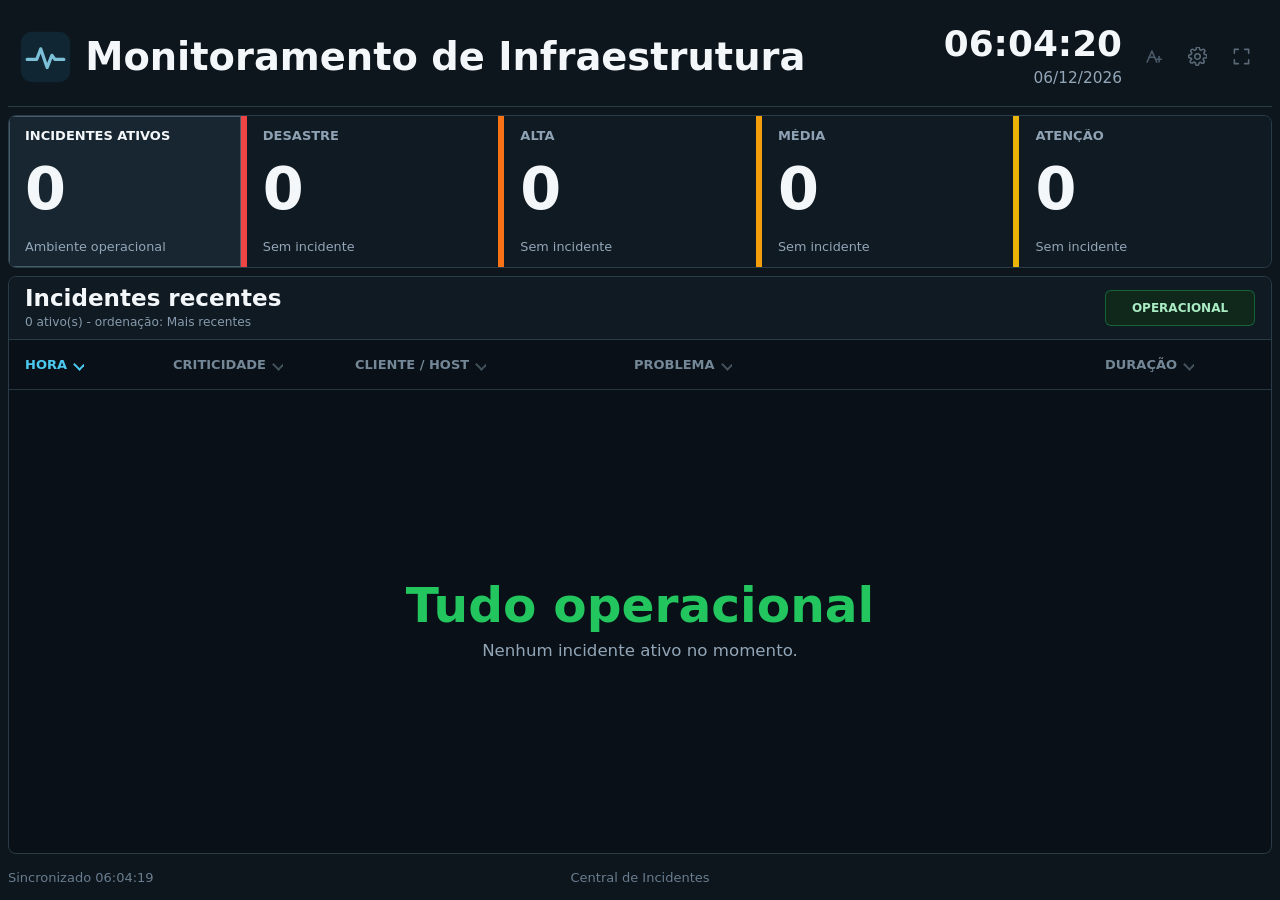
==== commit 6ea417cf: "feat: filter incidents from summary cards" ====
--- a/index.html
+++ b/index.html
@@ -1,26 +1,26 @@
-<!DOCTYPE html>
-<html lang="pt-BR">
-<head>
-  <meta charset="UTF-8" />
+<!DOCTYPE html>
+<html lang="pt-BR">
+<head>
+  <meta charset="UTF-8" />
   <meta name="viewport" content="width=device-width, initial-scale=1.0" />
   <title>Central de Incidentes - Monitoramento Zabbix</title>
   <link rel="icon" href="assets/favicon.svg?v=5" type="image/svg+xml" />
-  <link rel="stylesheet" href="dashboard.css?v=7" />
-</head>
-<body>
-  <div class="tv">
-    <header class="topbar">
+  <link rel="stylesheet" href="dashboard.css?v=9" />
+</head>
+<body>
+  <div class="tv">
+    <header class="topbar">
       <a class="brand" href="index.html" data-home-link aria-label="Ir para o início">
         <span class="brand-mark" aria-hidden="true">
           <img src="assets/logo-mark.svg?v=5" alt="" />
         </span>
         <h1>Monitoramento de Infraestrutura</h1>
       </a>
-
-      <div class="top-right">
-        <div class="clock">
-          <div class="clock-time" id="clockTime">--:--:--</div>
-          <div class="clock-date" id="clockDate">--/--/----</div>
+
+      <div class="top-right">
+        <div class="clock">
+          <div class="clock-time" id="clockTime">--:--:--</div>
+          <div class="clock-date" id="clockDate">--/--/----</div>
         </div>
         <div class="utility-actions">
           <div class="font-control">
@@ -70,87 +70,87 @@
             </section>
           </div>
           <button class="icon-button" id="settingsButton" type="button" title="Configurações (atalho F2)" aria-label="Abrir configurações">
-            <svg class="icon" viewBox="0 0 24 24">
-              <path d="M12 15.5a3.5 3.5 0 1 0 0-7 3.5 3.5 0 0 0 0 7Z" />
-              <path d="M19.4 15a1.8 1.8 0 0 0 .36 1.98l.06.06a2.1 2.1 0 1 1-2.97 2.97l-.06-.06a1.8 1.8 0 0 0-1.98-.36 1.8 1.8 0 0 0-1.1 1.65V21a2.1 2.1 0 1 1-4.2 0v-.09a1.8 1.8 0 0 0-1.18-1.65 1.8 1.8 0 0 0-1.98.36l-.06.06a2.1 2.1 0 1 1-2.97-2.97l.06-.06A1.8 1.8 0 0 0 4.6 15a1.8 1.8 0 0 0-1.65-1.1H2.8a2.1 2.1 0 1 1 0-4.2h.09A1.8 1.8 0 0 0 4.54 8.5a1.8 1.8 0 0 0-.36-1.98l-.06-.06a2.1 2.1 0 1 1 2.97-2.97l.06.06a1.8 1.8 0 0 0 1.98.36h.08A1.8 1.8 0 0 0 10.4 2.3V2.1a2.1 2.1 0 1 1 4.2 0v.09a1.8 1.8 0 0 0 1.1 1.65 1.8 1.8 0 0 0 1.98-.36l.06-.06a2.1 2.1 0 1 1 2.97 2.97l-.06.06a1.8 1.8 0 0 0-.36 1.98v.08a1.8 1.8 0 0 0 1.65 1.1h.16a2.1 2.1 0 1 1 0 4.2h-.09A1.8 1.8 0 0 0 19.4 15Z" />
-            </svg>
-          </button>
-          <button class="icon-button" id="fullscreenButton" type="button" title="Entrar em tela cheia" aria-label="Entrar em tela cheia" aria-pressed="false">
-            <svg class="icon fullscreen-enter-icon" viewBox="0 0 24 24">
-              <path d="M8 3H3v5" />
-              <path d="M16 3h5v5" />
-              <path d="M8 21H3v-5" />
-              <path d="M16 21h5v-5" />
-            </svg>
-            <svg class="icon fullscreen-exit-icon" viewBox="0 0 24 24">
-              <path d="M3 8h5V3" />
-              <path d="M21 8h-5V3" />
-              <path d="M3 16h5v5" />
-              <path d="M21 16h-5v5" />
-            </svg>
-          </button>
-        </div>
-      </div>
-    </header>
-
-    <section class="summary" aria-label="Resumo operacional">
-      <article class="card total-card" id="totalCard">
+            <svg class="icon" viewBox="0 0 24 24">
+              <path d="M12 15.5a3.5 3.5 0 1 0 0-7 3.5 3.5 0 0 0 0 7Z" />
+              <path d="M19.4 15a1.8 1.8 0 0 0 .36 1.98l.06.06a2.1 2.1 0 1 1-2.97 2.97l-.06-.06a1.8 1.8 0 0 0-1.98-.36 1.8 1.8 0 0 0-1.1 1.65V21a2.1 2.1 0 1 1-4.2 0v-.09a1.8 1.8 0 0 0-1.18-1.65 1.8 1.8 0 0 0-1.98.36l-.06.06a2.1 2.1 0 1 1-2.97-2.97l.06-.06A1.8 1.8 0 0 0 4.6 15a1.8 1.8 0 0 0-1.65-1.1H2.8a2.1 2.1 0 1 1 0-4.2h.09A1.8 1.8 0 0 0 4.54 8.5a1.8 1.8 0 0 0-.36-1.98l-.06-.06a2.1 2.1 0 1 1 2.97-2.97l.06.06a1.8 1.8 0 0 0 1.98.36h.08A1.8 1.8 0 0 0 10.4 2.3V2.1a2.1 2.1 0 1 1 4.2 0v.09a1.8 1.8 0 0 0 1.1 1.65 1.8 1.8 0 0 0 1.98-.36l.06-.06a2.1 2.1 0 1 1 2.97 2.97l-.06.06a1.8 1.8 0 0 0-.36 1.98v.08a1.8 1.8 0 0 0 1.65 1.1h.16a2.1 2.1 0 1 1 0 4.2h-.09A1.8 1.8 0 0 0 19.4 15Z" />
+            </svg>
+          </button>
+          <button class="icon-button" id="fullscreenButton" type="button" title="Entrar em tela cheia" aria-label="Entrar em tela cheia" aria-pressed="false">
+            <svg class="icon fullscreen-enter-icon" viewBox="0 0 24 24">
+              <path d="M8 3H3v5" />
+              <path d="M16 3h5v5" />
+              <path d="M8 21H3v-5" />
+              <path d="M16 21h5v-5" />
+            </svg>
+            <svg class="icon fullscreen-exit-icon" viewBox="0 0 24 24">
+              <path d="M3 8h5V3" />
+              <path d="M21 8h-5V3" />
+              <path d="M3 16h5v5" />
+              <path d="M21 16h-5v5" />
+            </svg>
+          </button>
+        </div>
+      </div>
+    </header>
+
+    <section class="summary" aria-label="Resumo operacional">
+      <button class="card total-card" id="totalCard" type="button" data-severity-filter="all" aria-label="Mostrar todos os incidentes" aria-pressed="true">
         <div class="card-label">Incidentes ativos</div>
         <div class="card-number" id="totalProblems">0</div>
         <div class="card-note" id="totalNote">Aguardando dados</div>
-      </article>
+      </button>
 
-      <article class="card" data-severity="5">
+      <button class="card" type="button" data-severity="5" data-severity-filter="5" aria-label="Filtrar por criticidade Desastre" aria-pressed="false">
         <div class="card-label">Desastre</div>
         <div class="card-number" id="countDisaster">0</div>
         <div class="card-note" id="noteDisaster">Sem incidente</div>
-      </article>
+      </button>
 
-      <article class="card" data-severity="4">
+      <button class="card" type="button" data-severity="4" data-severity-filter="4" aria-label="Filtrar por criticidade Alta" aria-pressed="false">
         <div class="card-label">Alta</div>
         <div class="card-number" id="countHigh">0</div>
         <div class="card-note" id="noteHigh">Sem incidente</div>
-      </article>
+      </button>
 
-      <article class="card" data-severity="3">
+      <button class="card" type="button" data-severity="3" data-severity-filter="3" aria-label="Filtrar por criticidade Média" aria-pressed="false">
         <div class="card-label">Média</div>
         <div class="card-number" id="countAverage">0</div>
         <div class="card-note" id="noteAverage">Sem incidente</div>
-      </article>
+      </button>
 
-      <article class="card" data-severity="2">
+      <button class="card" type="button" data-severity="2" data-severity-filter="2" aria-label="Filtrar por criticidade Atenção" aria-pressed="false">
         <div class="card-label">Atenção</div>
         <div class="card-number" id="countWarning">0</div>
         <div class="card-note" id="noteWarning">Sem incidente</div>
-      </article>
-    </section>
-
-    <main class="incidents">
-      <div class="panel-head">
-        <div class="panel-title">
-          <h2>Incidentes recentes <span class="page-title" id="pageTitle"></span></h2>
+      </button>
+    </section>
+
+    <main class="incidents">
+      <div class="panel-head">
+        <div class="panel-title">
+          <h2>Incidentes recentes <span class="page-title" id="pageTitle"></span></h2>
           <div class="panel-subtitle" id="panelSubtitle">Aguardando atualização</div>
-        </div>
-        <div class="status-pill" id="statusPill">Sem dados</div>
-      </div>
-
-      <div class="table-head">
-        <button class="sort-button" type="button" data-sort-mode="recent">Hora</button>
-        <button class="sort-button" type="button" data-sort-mode="severity">Criticidade</button>
-        <button class="sort-button" type="button" data-sort-mode="client">Cliente / Host</button>
-        <button class="sort-button" type="button" data-sort-mode="problem">Problema</button>
+        </div>
+        <div class="status-pill" id="statusPill">Sem dados</div>
+      </div>
+
+      <div class="table-head">
+        <button class="sort-button" type="button" data-sort-mode="recent">Hora</button>
+        <button class="sort-button" type="button" data-sort-mode="severity">Criticidade</button>
+        <button class="sort-button" type="button" data-sort-mode="client">Cliente / Host</button>
+        <button class="sort-button" type="button" data-sort-mode="problem">Problema</button>
         <button class="sort-button" type="button" data-sort-mode="duration">Duração</button>
-      </div>
-
-      <div class="problem-list" id="problemList" aria-live="polite"></div>
-    </main>
-
-    <footer class="footer">
+      </div>
+
+      <div class="problem-list" id="problemList" aria-live="polite"></div>
+    </main>
+
+    <footer class="footer">
       <div class="footer-status" id="footerStatus">Aguardando configuração</div>
-      <div>Central de Incidentes</div>
-    </footer>
-  </div>
-
-  <script src="app.js?v=8"></script>
-</body>
-</html>
+      <div>Central de Incidentes</div>
+    </footer>
+  </div>
+
+  <script src="app.js?v=10"></script>
+</body>
+</html>
--- a/dashboard.css
+++ b/dashboard.css
@@ -1,98 +1,98 @@
-/* Dashboard base and TV layout */
-    * {
-      box-sizing: border-box;
-    }
-
-    :root {
-      --bg: #070b10;
-      --surface: #101923;
-      --surface-2: #152131;
-      --surface-3: #1d2b3a;
-      --border: #2a3a4c;
-      --text: #f8fafc;
-      --muted: #9fb0c4;
-      --muted-2: #6f8196;
-      --ok: #22c55e;
-      --info: #38bdf8;
-      --disaster: #ef4444;
-      --high: #f97316;
-      --average: #f59e0b;
-      --warning: #eab308;
-      --severity-dark-text: #111827;
-      --shadow: 0 22px 58px rgba(0, 0, 0, 0.42);
-      --incident-primary-size: clamp(18px, 1.35vw, 24px);
-      --incident-secondary-size: clamp(12px, 0.95vw, 17px);
-      --incident-meta-size: clamp(16px, 1.15vw, 20px);
-      --incident-duration-size: clamp(19px, 1.5vw, 26px);
-      --card-label-size: clamp(13px, 1vw, 17px);
-      --card-number-size: clamp(44px, 4.6vw, 76px);
-      --card-note-size: clamp(12px, 1vw, 17px);
-      --card-height-adjustment: 0px;
-    }
-
-    html,
-    body {
-      width: 100%;
-      height: 100%;
-      margin: 0;
-      overflow: hidden;
-      font-family: Inter, ui-sans-serif, system-ui, -apple-system, BlinkMacSystemFont, "Segoe UI", Arial, sans-serif;
-      background:
-        radial-gradient(circle at 12% 0%, rgba(56, 189, 248, 0.18), transparent 30%),
-        radial-gradient(circle at 90% 8%, rgba(34, 197, 94, 0.10), transparent 28%),
-        linear-gradient(180deg, #0a1017 0%, #070b10 48%, #05070b 100%);
-      color: var(--text);
-    }
-
-    button,
-    input,
-    select {
-      font: inherit;
-    }
-
-    button {
-      color: inherit;
-    }
-
-    .tv {
-      width: 100vw;
-      height: 100vh;
-      display: grid;
-      grid-template-rows: clamp(78px, 11vh, 104px) clamp(calc(126px + var(--card-height-adjustment)), calc(17vh + var(--card-height-adjustment)), calc(160px + var(--card-height-adjustment))) minmax(0, 1fr) 30px;
-      gap: 10px;
-      padding: 10px;
-    }
-
-    .tv.tv-1080p {
-      grid-template-rows: 88px calc(136px + var(--card-height-adjustment)) minmax(0, 1fr) 26px;
-      gap: 8px;
-      padding: 8px;
-    }
-
-    .topbar,
-    .card,
-    .incidents {
-      border: 1px solid var(--border);
-      border-radius: 8px;
-      background: rgba(16, 25, 35, 0.92);
-      box-shadow: var(--shadow);
-    }
-
+/* Dashboard base and TV layout */
+    * {
+      box-sizing: border-box;
+    }
+
+    :root {
+      --bg: #070b10;
+      --surface: #101923;
+      --surface-2: #152131;
+      --surface-3: #1d2b3a;
+      --border: #2a3a4c;
+      --text: #f8fafc;
+      --muted: #9fb0c4;
+      --muted-2: #6f8196;
+      --ok: #22c55e;
+      --info: #38bdf8;
+      --disaster: #ef4444;
+      --high: #f97316;
+      --average: #f59e0b;
+      --warning: #eab308;
+      --severity-dark-text: #111827;
+      --shadow: 0 22px 58px rgba(0, 0, 0, 0.42);
+      --incident-primary-size: clamp(18px, 1.35vw, 24px);
+      --incident-secondary-size: clamp(12px, 0.95vw, 17px);
+      --incident-meta-size: clamp(16px, 1.15vw, 20px);
+      --incident-duration-size: clamp(19px, 1.5vw, 26px);
+      --card-label-size: clamp(13px, 1vw, 17px);
+      --card-number-size: clamp(44px, 4.6vw, 76px);
+      --card-note-size: clamp(12px, 1vw, 17px);
+      --card-height-adjustment: 0px;
+    }
+
+    html,
+    body {
+      width: 100%;
+      height: 100%;
+      margin: 0;
+      overflow: hidden;
+      font-family: Inter, ui-sans-serif, system-ui, -apple-system, BlinkMacSystemFont, "Segoe UI", Arial, sans-serif;
+      background:
+        radial-gradient(circle at 12% 0%, rgba(56, 189, 248, 0.18), transparent 30%),
+        radial-gradient(circle at 90% 8%, rgba(34, 197, 94, 0.10), transparent 28%),
+        linear-gradient(180deg, #0a1017 0%, #070b10 48%, #05070b 100%);
+      color: var(--text);
+    }
+
+    button,
+    input,
+    select {
+      font: inherit;
+    }
+
+    button {
+      color: inherit;
+    }
+
+    .tv {
+      width: 100vw;
+      height: 100vh;
+      display: grid;
+      grid-template-rows: clamp(78px, 11vh, 104px) clamp(calc(126px + var(--card-height-adjustment)), calc(17vh + var(--card-height-adjustment)), calc(160px + var(--card-height-adjustment))) minmax(0, 1fr) 30px;
+      gap: 10px;
+      padding: 10px;
+    }
+
+    .tv.tv-1080p {
+      grid-template-rows: 88px calc(136px + var(--card-height-adjustment)) minmax(0, 1fr) 26px;
+      gap: 8px;
+      padding: 8px;
+    }
+
+    .topbar,
+    .card,
+    .incidents {
+      border: 1px solid var(--border);
+      border-radius: 8px;
+      background: rgba(16, 25, 35, 0.92);
+      box-shadow: var(--shadow);
+    }
+
     .topbar {
       position: relative;
       z-index: 20;
       display: grid;
-      grid-template-columns: minmax(0, 1fr) auto;
-      align-items: center;
-      gap: 24px;
-      padding: 12px 18px;
+      grid-template-columns: minmax(0, 1fr) auto;
+      align-items: center;
+      gap: 24px;
+      padding: 12px 18px;
       overflow: visible;
-    }
-
-    .tv.tv-1080p .topbar {
-      padding: 8px 16px;
-    }
-
+    }
+
+    .tv.tv-1080p .topbar {
+      padding: 8px 16px;
+    }
+
     .brand {
       min-width: 0;
       display: flex;
@@ -100,15 +100,15 @@
       gap: 18px;
       color: inherit;
       text-decoration: none;
-    }
-
-    .brand-mark {
-      width: clamp(42px, 4.4vw, 62px);
-      height: clamp(42px, 4.4vw, 62px);
-      flex: 0 0 auto;
-      display: grid;
-      place-items: center;
-      border-radius: 8px;
+    }
+
+    .brand-mark {
+      width: clamp(42px, 4.4vw, 62px);
+      height: clamp(42px, 4.4vw, 62px);
+      flex: 0 0 auto;
+      display: grid;
+      place-items: center;
+      border-radius: 8px;
       background: transparent;
     }
 
@@ -125,88 +125,88 @@
     }
 
     .icon {
-      width: clamp(20px, 2vw, 28px);
-      height: clamp(20px, 2vw, 28px);
-      fill: none;
-      stroke: currentColor;
-      stroke-width: 2;
-      stroke-linecap: round;
-      stroke-linejoin: round;
-    }
-
-    h1 {
-      margin: 0;
-      padding-block: 1px;
-      font-size: clamp(30px, 3.6vw, 58px);
-      line-height: 1.1;
-      font-weight: 800;
-      letter-spacing: 0;
-      white-space: nowrap;
-      overflow: visible;
-    }
-
-    .top-right {
-      display: flex;
-      align-items: center;
-      gap: 12px;
-    }
-
-    .utility-actions {
-      display: flex;
-      align-items: center;
-      gap: 10px;
-    }
-
-    .clock {
-      min-width: 190px;
-      text-align: right;
-    }
-
-    .clock-time {
-      font-size: clamp(30px, 3.1vw, 50px);
-      line-height: 0.95;
-      font-weight: 800;
-      font-variant-numeric: tabular-nums;
-    }
-
-    .clock-date {
-      margin-top: 7px;
-      color: var(--muted);
-      font-size: clamp(14px, 1.2vw, 20px);
-      font-weight: 600;
-    }
-
-    .icon-button {
-      width: clamp(40px, 3.8vw, 52px);
-      height: clamp(40px, 3.8vw, 52px);
-      display: grid;
-      place-items: center;
-      border: 1px solid var(--border);
-      border-radius: 8px;
-      background: var(--surface-2);
-      cursor: pointer;
-      transition: transform 150ms ease, border-color 150ms ease, background 150ms ease;
-    }
-
+      width: clamp(20px, 2vw, 28px);
+      height: clamp(20px, 2vw, 28px);
+      fill: none;
+      stroke: currentColor;
+      stroke-width: 2;
+      stroke-linecap: round;
+      stroke-linejoin: round;
+    }
+
+    h1 {
+      margin: 0;
+      padding-block: 1px;
+      font-size: clamp(30px, 3.6vw, 58px);
+      line-height: 1.1;
+      font-weight: 800;
+      letter-spacing: 0;
+      white-space: nowrap;
+      overflow: visible;
+    }
+
+    .top-right {
+      display: flex;
+      align-items: center;
+      gap: 12px;
+    }
+
+    .utility-actions {
+      display: flex;
+      align-items: center;
+      gap: 10px;
+    }
+
+    .clock {
+      min-width: 190px;
+      text-align: right;
+    }
+
+    .clock-time {
+      font-size: clamp(30px, 3.1vw, 50px);
+      line-height: 0.95;
+      font-weight: 800;
+      font-variant-numeric: tabular-nums;
+    }
+
+    .clock-date {
+      margin-top: 7px;
+      color: var(--muted);
+      font-size: clamp(14px, 1.2vw, 20px);
+      font-weight: 600;
+    }
+
+    .icon-button {
+      width: clamp(40px, 3.8vw, 52px);
+      height: clamp(40px, 3.8vw, 52px);
+      display: grid;
+      place-items: center;
+      border: 1px solid var(--border);
+      border-radius: 8px;
+      background: var(--surface-2);
+      cursor: pointer;
+      transition: transform 150ms ease, border-color 150ms ease, background 150ms ease;
+    }
+
     .icon-button:hover,
     .icon-button:focus-visible {
-      outline: none;
-      transform: translateY(-1px);
-      border-color: #64748b;
-      background: var(--surface-3);
-    }
-
-    .icon-button:disabled {
-      cursor: progress;
-      color: var(--muted-2);
-      transform: none;
-    }
-
-    .fullscreen-exit-icon,
-    .icon-button.is-active .fullscreen-enter-icon {
-      display: none;
-    }
-
+      outline: none;
+      transform: translateY(-1px);
+      border-color: #64748b;
+      background: var(--surface-3);
+    }
+
+    .icon-button:disabled {
+      cursor: progress;
+      color: var(--muted-2);
+      transform: none;
+    }
+
+    .fullscreen-exit-icon,
+    .icon-button.is-active .fullscreen-enter-icon {
+      display: none;
+    }
+
     .icon-button.is-active .fullscreen-exit-icon {
       display: block;
     }
@@ -382,700 +382,700 @@
       cursor: default;
       opacity: 0.4;
     }
-
-    .summary {
-      min-width: 0;
-      display: grid;
-      grid-template-columns: minmax(210px, 0.9fr) repeat(4, minmax(150px, 1fr));
-      gap: 14px;
-    }
-
-    .card {
-      position: relative;
-      min-width: 0;
-      overflow: hidden;
-      padding: 14px 18px;
-      display: grid;
-      grid-template-rows: auto minmax(0, 1fr) auto;
-      align-items: center;
-      border-left: 8px solid var(--border);
-    }
-
-    .tv.tv-1080p .card {
-      padding: 12px 16px;
-    }
-
-    .card::after {
-      content: "";
-      position: absolute;
-      inset: 0;
-      background: linear-gradient(135deg, rgba(255, 255, 255, 0.10), transparent 44%);
-      pointer-events: none;
-    }
-
-    .total-card {
-      border-left-color: var(--ok);
-      background:
-        linear-gradient(135deg, rgba(34, 197, 94, 0.14), transparent 54%),
-        rgba(16, 25, 35, 0.92);
-    }
-
-    .total-card.alerting {
-      border-left-color: var(--disaster);
-      background:
-        linear-gradient(135deg, rgba(239, 68, 68, 0.17), transparent 54%),
-        rgba(16, 25, 35, 0.92);
-    }
-
-    .card[data-severity="5"] {
-      border-left-color: var(--disaster);
-    }
-
-    .card[data-severity="4"] {
-      border-left-color: var(--high);
-    }
-
-    .card[data-severity="3"] {
-      border-left-color: var(--average);
-    }
-
-    .card[data-severity="2"] {
-      border-left-color: var(--warning);
-    }
-
-    .card-label {
-      position: relative;
-      z-index: 1;
-      color: var(--muted);
-      font-size: clamp(13px, 1.12vw, 19px);
-      line-height: 1;
-      font-weight: 700;
-      letter-spacing: 0.08em;
-      text-transform: uppercase;
-      white-space: nowrap;
-      overflow: hidden;
-      text-overflow: ellipsis;
-    }
-
-    .card-number {
-      position: relative;
-      z-index: 1;
-      margin-top: 4px;
-      font-size: clamp(46px, 5.1vw, 84px);
-      line-height: 0.85;
-      font-weight: 900;
-      font-variant-numeric: tabular-nums;
-    }
-
-    .card-note {
-      position: relative;
-      z-index: 1;
-      margin-top: 4px;
-      color: var(--muted);
-      font-size: clamp(12px, 1vw, 17px);
-      font-weight: 550;
-      white-space: nowrap;
-      overflow: hidden;
-      text-overflow: ellipsis;
-    }
-
-    .incidents {
-      min-height: 0;
-      display: grid;
-      grid-template-rows: clamp(54px, 7vh, 64px) clamp(42px, 5.6vh, 58px) minmax(0, 1fr);
-      overflow: hidden;
-    }
-
-    .panel-head {
-      min-width: 0;
-      display: flex;
-      align-items: center;
-      justify-content: space-between;
-      gap: 18px;
-      padding: 0 18px;
-      border-bottom: 1px solid var(--border);
-      background: rgba(21, 33, 49, 0.82);
-    }
-
-    .panel-title {
-      min-width: 0;
-    }
-
-    .panel-title h2 {
-      margin: 0;
-      font-size: clamp(22px, 2vw, 32px);
-      line-height: 1;
-      font-weight: 800;
-      letter-spacing: 0;
-    }
-
-    .page-title {
-      color: #dbeafe;
-      font-size: 0.72em;
-      font-weight: 650;
-      white-space: nowrap;
-    }
-
-    .panel-subtitle {
-      margin-top: 4px;
-      color: var(--muted);
-      font-size: clamp(12px, 0.95vw, 15px);
-      font-weight: 500;
-      white-space: nowrap;
-      overflow: hidden;
-      text-overflow: ellipsis;
-    }
-
-    .status-pill {
-      flex: 0 0 auto;
-      min-width: 184px;
-      height: 40px;
-      display: inline-flex;
-      align-items: center;
-      justify-content: center;
-      padding: 0 18px;
-      border-radius: 999px;
-      border: 1px solid rgba(34, 197, 94, 0.38);
-      color: #bff7d0;
-      background: rgba(34, 197, 94, 0.12);
-      font-size: clamp(13px, 1vw, 17px);
-      font-weight: 750;
-      text-transform: uppercase;
-      letter-spacing: 0.05em;
-      white-space: nowrap;
-    }
-
-    .status-pill.alerting {
-      border-color: rgba(239, 68, 68, 0.46);
-      color: #fecaca;
-      background: rgba(239, 68, 68, 0.14);
-    }
-
-    .status-pill.warning {
-      border-color: rgba(245, 158, 11, 0.46);
-      color: #fde68a;
-      background: rgba(245, 158, 11, 0.12);
-    }
-
-    .table-head,
-    .problem-row {
-      display: grid;
-      grid-template-columns: 132px 166px minmax(250px, 0.78fr) minmax(440px, 1.35fr) 150px;
-      gap: 16px;
-      align-items: center;
-    }
-
-    .table-head {
-      padding: 0 18px;
-      border-bottom: 1px solid var(--border);
-      background: rgba(10, 16, 23, 0.72);
-      color: var(--muted);
-      font-size: clamp(14px, 1.12vw, 19px);
-      font-weight: 700;
-      text-transform: uppercase;
-      letter-spacing: 0.08em;
-    }
-
-    .sort-button {
-      width: fit-content;
-      max-width: 100%;
-      display: inline-flex;
-      align-items: center;
-      gap: 8px;
-      border: 0;
-      padding: 0;
-      color: inherit;
-      background: transparent;
-      cursor: pointer;
-      font: inherit;
-      font-weight: inherit;
-      letter-spacing: inherit;
-      text-transform: inherit;
-      white-space: nowrap;
-      overflow: hidden;
-      text-overflow: ellipsis;
-    }
-
-    .sort-button::after {
-      content: "";
-      width: 7px;
-      height: 7px;
-      border-right: 2px solid currentColor;
-      border-bottom: 2px solid currentColor;
-      transform: rotate(45deg);
-      opacity: 0.32;
-      flex: 0 0 auto;
-    }
-
-    .sort-button.active {
-      color: var(--info);
-    }
-
-    .sort-button.active::after {
-      opacity: 1;
-    }
-
-    .sort-button:hover,
-    .sort-button:focus-visible {
-      color: var(--text);
-      outline: none;
-    }
-
-    .problem-list {
-      min-height: 0;
-      overflow-y: auto;
-      overflow-x: hidden;
-      overscroll-behavior: contain;
-      scrollbar-color: #4d6278 #0b1118;
-      scrollbar-width: thin;
-    }
-
-    .problem-list::-webkit-scrollbar {
-      width: 12px;
-    }
-
-    .problem-list::-webkit-scrollbar-track {
-      background: #0b1118;
-    }
-
-    .problem-list::-webkit-scrollbar-thumb {
-      background: #4d6278;
-      border: 3px solid #0b1118;
-      border-radius: 999px;
-    }
-
-    .problem-row {
-      min-height: calc(var(--row-height) * 1px);
-      padding: 10px 18px;
-      border-bottom: 1px solid rgba(255, 255, 255, 0.07);
-      background: rgba(21, 33, 49, 0.72);
-    }
-
-    .problem-row:nth-child(even) {
-      background: rgba(17, 27, 39, 0.86);
-    }
-
-    .problem-row.resolved {
-      opacity: 0.72;
-      background:
-        linear-gradient(90deg, rgba(34, 197, 94, 0.13), transparent 44%),
-        rgba(14, 30, 26, 0.76);
-    }
-
-    .problem-row.resolved:nth-child(even) {
-      background:
-        linear-gradient(90deg, rgba(34, 197, 94, 0.12), transparent 44%),
-        rgba(12, 25, 24, 0.82);
-    }
-
-    .problem-list.compact .problem-row {
-      padding-top: 4px;
-      padding-bottom: 4px;
-    }
-
-    .problem-list.compact .severity-badge {
-      height: 40px;
-      font-size: clamp(16px, 1.25vw, 21px);
-    }
-
-    .problem-list.compact .event-time {
-      font-size: clamp(17px, 1.25vw, 22px);
-    }
-
-    .problem-list.compact .primary,
-    .problem-list.compact .problem-name {
-      font-size: clamp(19px, 1.55vw, 27px);
-      line-height: 1.05;
-    }
-
-    .problem-list.compact .problem-name {
-      -webkit-line-clamp: 1;
-    }
-
-    .problem-list.compact .secondary {
-      margin-top: 2px;
-      font-size: clamp(13px, 1.05vw, 18px);
-      line-height: 1.05;
-    }
-
-    .problem-list.compact .duration {
-      font-size: clamp(21px, 1.9vw, 32px);
-    }
-
-    .severity-badge {
-      width: 100%;
-      max-width: 142px;
-      min-width: 0;
-      height: 48px;
-      display: inline-flex;
-      align-items: center;
-      justify-content: center;
-      padding: 0 14px;
-      border-radius: 8px;
-      color: #fff;
-      font-size: clamp(17px, 1.5vw, 25px);
-      font-weight: 800;
-      text-transform: uppercase;
-      letter-spacing: 0.04em;
-      white-space: nowrap;
-      overflow: hidden;
-      text-overflow: ellipsis;
-      border: 1px solid rgba(255, 255, 255, 0.12);
-    }
-
-    .event-time {
-      color: var(--info);
-      font-size: clamp(18px, 1.42vw, 25px);
-      font-weight: 700;
-      font-variant-numeric: tabular-nums;
-      white-space: nowrap;
-      overflow: hidden;
-      text-overflow: ellipsis;
-    }
-
-    .severity-badge.sev-5 {
-      background: var(--disaster);
-    }
-
-    .severity-badge.sev-4 {
-      background: var(--high);
-    }
-
-    .severity-badge.sev-3 {
-      color: var(--severity-dark-text);
-      background: var(--average);
-      border-color: rgba(245, 158, 11, 0.84);
-    }
-
-    .severity-badge.sev-2 {
-      color: var(--severity-dark-text);
-      background: var(--warning);
-      border-color: rgba(234, 179, 8, 0.84);
-    }
-
-    .entity,
-    .problem-cell {
-      min-width: 0;
-    }
-
+
+    .summary {
+      min-width: 0;
+      display: grid;
+      grid-template-columns: minmax(210px, 0.9fr) repeat(4, minmax(150px, 1fr));
+      gap: 14px;
+    }
+
+    .card {
+      position: relative;
+      min-width: 0;
+      overflow: hidden;
+      padding: 14px 18px;
+      display: grid;
+      grid-template-rows: auto minmax(0, 1fr) auto;
+      align-items: center;
+      border-left: 8px solid var(--border);
+    }
+
+    .tv.tv-1080p .card {
+      padding: 12px 16px;
+    }
+
+    .card::after {
+      content: "";
+      position: absolute;
+      inset: 0;
+      background: linear-gradient(135deg, rgba(255, 255, 255, 0.10), transparent 44%);
+      pointer-events: none;
+    }
+
+    .total-card {
+      border-left-color: var(--ok);
+      background:
+        linear-gradient(135deg, rgba(34, 197, 94, 0.14), transparent 54%),
+        rgba(16, 25, 35, 0.92);
+    }
+
+    .total-card.alerting {
+      border-left-color: var(--disaster);
+      background:
+        linear-gradient(135deg, rgba(239, 68, 68, 0.17), transparent 54%),
+        rgba(16, 25, 35, 0.92);
+    }
+
+    .card[data-severity="5"] {
+      border-left-color: var(--disaster);
+    }
+
+    .card[data-severity="4"] {
+      border-left-color: var(--high);
+    }
+
+    .card[data-severity="3"] {
+      border-left-color: var(--average);
+    }
+
+    .card[data-severity="2"] {
+      border-left-color: var(--warning);
+    }
+
+    .card-label {
+      position: relative;
+      z-index: 1;
+      color: var(--muted);
+      font-size: clamp(13px, 1.12vw, 19px);
+      line-height: 1;
+      font-weight: 700;
+      letter-spacing: 0.08em;
+      text-transform: uppercase;
+      white-space: nowrap;
+      overflow: hidden;
+      text-overflow: ellipsis;
+    }
+
+    .card-number {
+      position: relative;
+      z-index: 1;
+      margin-top: 4px;
+      font-size: clamp(46px, 5.1vw, 84px);
+      line-height: 0.85;
+      font-weight: 900;
+      font-variant-numeric: tabular-nums;
+    }
+
+    .card-note {
+      position: relative;
+      z-index: 1;
+      margin-top: 4px;
+      color: var(--muted);
+      font-size: clamp(12px, 1vw, 17px);
+      font-weight: 550;
+      white-space: nowrap;
+      overflow: hidden;
+      text-overflow: ellipsis;
+    }
+
+    .incidents {
+      min-height: 0;
+      display: grid;
+      grid-template-rows: clamp(54px, 7vh, 64px) clamp(42px, 5.6vh, 58px) minmax(0, 1fr);
+      overflow: hidden;
+    }
+
+    .panel-head {
+      min-width: 0;
+      display: flex;
+      align-items: center;
+      justify-content: space-between;
+      gap: 18px;
+      padding: 0 18px;
+      border-bottom: 1px solid var(--border);
+      background: rgba(21, 33, 49, 0.82);
+    }
+
+    .panel-title {
+      min-width: 0;
+    }
+
+    .panel-title h2 {
+      margin: 0;
+      font-size: clamp(22px, 2vw, 32px);
+      line-height: 1;
+      font-weight: 800;
+      letter-spacing: 0;
+    }
+
+    .page-title {
+      color: #dbeafe;
+      font-size: 0.72em;
+      font-weight: 650;
+      white-space: nowrap;
+    }
+
+    .panel-subtitle {
+      margin-top: 4px;
+      color: var(--muted);
+      font-size: clamp(12px, 0.95vw, 15px);
+      font-weight: 500;
+      white-space: nowrap;
+      overflow: hidden;
+      text-overflow: ellipsis;
+    }
+
+    .status-pill {
+      flex: 0 0 auto;
+      min-width: 184px;
+      height: 40px;
+      display: inline-flex;
+      align-items: center;
+      justify-content: center;
+      padding: 0 18px;
+      border-radius: 999px;
+      border: 1px solid rgba(34, 197, 94, 0.38);
+      color: #bff7d0;
+      background: rgba(34, 197, 94, 0.12);
+      font-size: clamp(13px, 1vw, 17px);
+      font-weight: 750;
+      text-transform: uppercase;
+      letter-spacing: 0.05em;
+      white-space: nowrap;
+    }
+
+    .status-pill.alerting {
+      border-color: rgba(239, 68, 68, 0.46);
+      color: #fecaca;
+      background: rgba(239, 68, 68, 0.14);
+    }
+
+    .status-pill.warning {
+      border-color: rgba(245, 158, 11, 0.46);
+      color: #fde68a;
+      background: rgba(245, 158, 11, 0.12);
+    }
+
+    .table-head,
+    .problem-row {
+      display: grid;
+      grid-template-columns: 132px 166px minmax(250px, 0.78fr) minmax(440px, 1.35fr) 150px;
+      gap: 16px;
+      align-items: center;
+    }
+
+    .table-head {
+      padding: 0 18px;
+      border-bottom: 1px solid var(--border);
+      background: rgba(10, 16, 23, 0.72);
+      color: var(--muted);
+      font-size: clamp(14px, 1.12vw, 19px);
+      font-weight: 700;
+      text-transform: uppercase;
+      letter-spacing: 0.08em;
+    }
+
+    .sort-button {
+      width: fit-content;
+      max-width: 100%;
+      display: inline-flex;
+      align-items: center;
+      gap: 8px;
+      border: 0;
+      padding: 0;
+      color: inherit;
+      background: transparent;
+      cursor: pointer;
+      font: inherit;
+      font-weight: inherit;
+      letter-spacing: inherit;
+      text-transform: inherit;
+      white-space: nowrap;
+      overflow: hidden;
+      text-overflow: ellipsis;
+    }
+
+    .sort-button::after {
+      content: "";
+      width: 7px;
+      height: 7px;
+      border-right: 2px solid currentColor;
+      border-bottom: 2px solid currentColor;
+      transform: rotate(45deg);
+      opacity: 0.32;
+      flex: 0 0 auto;
+    }
+
+    .sort-button.active {
+      color: var(--info);
+    }
+
+    .sort-button.active::after {
+      opacity: 1;
+    }
+
+    .sort-button:hover,
+    .sort-button:focus-visible {
+      color: var(--text);
+      outline: none;
+    }
+
+    .problem-list {
+      min-height: 0;
+      overflow-y: auto;
+      overflow-x: hidden;
+      overscroll-behavior: contain;
+      scrollbar-color: #4d6278 #0b1118;
+      scrollbar-width: thin;
+    }
+
+    .problem-list::-webkit-scrollbar {
+      width: 12px;
+    }
+
+    .problem-list::-webkit-scrollbar-track {
+      background: #0b1118;
+    }
+
+    .problem-list::-webkit-scrollbar-thumb {
+      background: #4d6278;
+      border: 3px solid #0b1118;
+      border-radius: 999px;
+    }
+
+    .problem-row {
+      min-height: calc(var(--row-height) * 1px);
+      padding: 10px 18px;
+      border-bottom: 1px solid rgba(255, 255, 255, 0.07);
+      background: rgba(21, 33, 49, 0.72);
+    }
+
+    .problem-row:nth-child(even) {
+      background: rgba(17, 27, 39, 0.86);
+    }
+
+    .problem-row.resolved {
+      opacity: 0.72;
+      background:
+        linear-gradient(90deg, rgba(34, 197, 94, 0.13), transparent 44%),
+        rgba(14, 30, 26, 0.76);
+    }
+
+    .problem-row.resolved:nth-child(even) {
+      background:
+        linear-gradient(90deg, rgba(34, 197, 94, 0.12), transparent 44%),
+        rgba(12, 25, 24, 0.82);
+    }
+
+    .problem-list.compact .problem-row {
+      padding-top: 4px;
+      padding-bottom: 4px;
+    }
+
+    .problem-list.compact .severity-badge {
+      height: 40px;
+      font-size: clamp(16px, 1.25vw, 21px);
+    }
+
+    .problem-list.compact .event-time {
+      font-size: clamp(17px, 1.25vw, 22px);
+    }
+
+    .problem-list.compact .primary,
+    .problem-list.compact .problem-name {
+      font-size: clamp(19px, 1.55vw, 27px);
+      line-height: 1.05;
+    }
+
+    .problem-list.compact .problem-name {
+      -webkit-line-clamp: 1;
+    }
+
+    .problem-list.compact .secondary {
+      margin-top: 2px;
+      font-size: clamp(13px, 1.05vw, 18px);
+      line-height: 1.05;
+    }
+
+    .problem-list.compact .duration {
+      font-size: clamp(21px, 1.9vw, 32px);
+    }
+
+    .severity-badge {
+      width: 100%;
+      max-width: 142px;
+      min-width: 0;
+      height: 48px;
+      display: inline-flex;
+      align-items: center;
+      justify-content: center;
+      padding: 0 14px;
+      border-radius: 8px;
+      color: #fff;
+      font-size: clamp(17px, 1.5vw, 25px);
+      font-weight: 800;
+      text-transform: uppercase;
+      letter-spacing: 0.04em;
+      white-space: nowrap;
+      overflow: hidden;
+      text-overflow: ellipsis;
+      border: 1px solid rgba(255, 255, 255, 0.12);
+    }
+
+    .event-time {
+      color: var(--info);
+      font-size: clamp(18px, 1.42vw, 25px);
+      font-weight: 700;
+      font-variant-numeric: tabular-nums;
+      white-space: nowrap;
+      overflow: hidden;
+      text-overflow: ellipsis;
+    }
+
+    .severity-badge.sev-5 {
+      background: var(--disaster);
+    }
+
+    .severity-badge.sev-4 {
+      background: var(--high);
+    }
+
+    .severity-badge.sev-3 {
+      color: var(--severity-dark-text);
+      background: var(--average);
+      border-color: rgba(245, 158, 11, 0.84);
+    }
+
+    .severity-badge.sev-2 {
+      color: var(--severity-dark-text);
+      background: var(--warning);
+      border-color: rgba(234, 179, 8, 0.84);
+    }
+
+    .entity,
+    .problem-cell {
+      min-width: 0;
+    }
+
     .problem-list .primary {
-      min-width: 0;
-      font-size: clamp(22px, 2vw, 34px);
-      line-height: 1.12;
-      font-weight: 700;
-      white-space: nowrap;
-      overflow: hidden;
-      text-overflow: ellipsis;
-    }
-
-    .secondary {
-      min-width: 0;
-      margin-top: 7px;
-      color: var(--muted);
-      font-size: clamp(15px, 1.28vw, 22px);
-      line-height: 1.16;
-      font-weight: 500;
-      white-space: nowrap;
-      overflow: hidden;
-      text-overflow: ellipsis;
-    }
-
-    .problem-name {
-      min-width: 0;
-      font-size: clamp(22px, 1.95vw, 34px);
-      line-height: 1.12;
-      font-weight: 650;
-      display: -webkit-box;
-      -webkit-line-clamp: 2;
-      -webkit-box-orient: vertical;
-      overflow: hidden;
-    }
-
-    .duration {
-      justify-self: end;
-      color: #dbeafe;
-      font-size: clamp(24px, 2.3vw, 40px);
-      font-weight: 750;
-      font-variant-numeric: tabular-nums;
-      white-space: nowrap;
-    }
-
-    .empty,
-    .error,
-    .setup {
-      height: 100%;
-      display: grid;
-      place-items: center;
-      padding: 44px;
-      text-align: center;
-    }
-
-    .empty-title,
-    .error-title,
-    .setup-title {
-      font-size: clamp(42px, 4.8vw, 78px);
-      line-height: 0.95;
-      font-weight: 800;
-      letter-spacing: 0;
-    }
-
-    .empty-title {
-      color: var(--ok);
-      font-size: clamp(34px, 3.8vw, 56px);
-      font-weight: 750;
-    }
-
-    .error-title {
-      color: #fecaca;
-    }
-
-    .setup-title {
-      color: var(--info);
-    }
-
-    .empty-sub,
-    .error-sub,
-    .setup-sub {
-      max-width: 1040px;
-      margin: 20px auto 0;
-      color: var(--muted);
-      font-size: clamp(20px, 1.75vw, 30px);
-      line-height: 1.28;
-      font-weight: 500;
-    }
-
-    .empty-sub {
-      margin-top: 12px;
-      font-size: clamp(16px, 1.3vw, 22px);
-    }
-
-    .footer {
-      min-width: 0;
-      display: grid;
-      grid-template-columns: minmax(0, 1fr) auto minmax(0, 1fr);
-      align-items: center;
-      gap: 16px;
-      color: var(--muted-2);
-      font-size: 14px;
-      font-weight: 500;
-    }
-
-    .footer-status {
-      min-width: 0;
-      white-space: nowrap;
-      overflow: hidden;
-      text-overflow: ellipsis;
-    }
-
-    .action {
-      height: 42px;
-      display: inline-flex;
-      align-items: center;
-      justify-content: center;
-      padding: 0 16px;
-      border: 1px solid var(--border);
-      border-radius: 8px;
-      background: var(--surface-2);
-      color: var(--text);
-      cursor: pointer;
-      font-size: 14px;
-      font-weight: 700;
-    }
-
-    .action.primary {
-      color: #07110e;
-      border-color: transparent;
-      background: var(--ok);
-    }
-
-    .action:disabled {
-      cursor: wait;
-      opacity: 0.58;
-    }
-
-
-/* Responsive dashboard layout */
-    @media (max-height: 820px) and (min-width: 821px) {
-      .topbar {
-        gap: 20px;
-        padding: 7px 16px;
-      }
-
-      .brand {
-        gap: 14px;
-      }
-
-      h1 {
-        font-size: clamp(28px, 3vw, 48px);
-      }
-
-      .top-right {
-        gap: 10px;
-      }
-
-      .clock {
-        min-width: 180px;
-      }
-
-      .clock-time {
-        font-size: clamp(28px, 2.8vw, 46px);
-      }
-
-      .clock-date {
-        margin-top: 3px;
-        font-size: clamp(13px, 1vw, 17px);
-        line-height: 1;
-      }
-
-      .icon-button {
-        width: clamp(40px, 3.4vw, 48px);
-        height: clamp(40px, 3.4vw, 48px);
-      }
-    }
-
-    @media (max-width: 1180px) {
-      .tv {
-        grid-template-rows: 92px calc(150px + var(--card-height-adjustment)) minmax(0, 1fr) 30px;
-        padding: 12px;
-        gap: 10px;
-      }
-
-      .summary {
-        grid-template-columns: repeat(5, minmax(0, 1fr));
-      }
-
-      .table-head,
-      .problem-row {
-        grid-template-columns: 108px 136px minmax(206px, 0.76fr) minmax(330px, 1.22fr) 124px;
-        gap: 10px;
-      }
-    }
-
-    @media (max-width: 820px) {
-      html,
-      body {
-        overflow: auto;
-      }
-
-      .tv {
-        height: auto;
-        min-height: 100vh;
-        grid-template-rows: auto auto minmax(520px, 1fr) 34px;
-      }
-
-      .topbar {
-        grid-template-columns: 1fr;
-      }
-
-      h1 {
-        white-space: normal;
-      }
-
-      .top-right {
-        justify-content: space-between;
-      }
-
-      .clock {
-        text-align: left;
-      }
-
-      .summary {
-        grid-template-columns: repeat(2, minmax(0, 1fr));
-      }
-
-      .total-card {
-        grid-column: 1 / -1;
-      }
-
-      .table-head {
-        display: none;
-      }
-
-      .problem-row {
-        grid-template-columns: 1fr auto;
-        grid-template-areas:
-          "time dur"
-          "sev sev"
-          "entity entity"
-          "problem problem";
-        align-items: start;
-      }
-
-      .event-time {
-        grid-area: time;
-      }
-
-      .severity-badge {
-        grid-area: sev;
-      }
-
-      .entity {
-        grid-area: entity;
-      }
-
-      .problem-cell {
-        grid-area: problem;
-      }
-
-      .duration {
-        grid-area: dur;
-      }
-    }
-
-/* Refined visual language */
-:root {
-  --bg: #0d151d;
-  --surface: #101a23;
-  --surface-2: #14212b;
-  --surface-3: #1b2a35;
-  --border: #2b3c49;
-  --text: #f4f7f9;
-  --muted: #93a6b8;
-  --muted-2: #697d8e;
-  --info: #4cc9f0;
-  --shadow: none;
-}
-
-html,
-body {
-  background: #0d151d;
-}
-
-.tv {
-  gap: 8px;
-  padding: 8px;
-}
-
-.topbar {
-  padding-inline: 12px;
-  border: 0;
-  border-bottom: 1px solid #2b3c49;
-  border-radius: 0;
-  background: #0d151d;
-  box-shadow: none;
-}
-
-.brand {
-  gap: 14px;
-}
-
+      min-width: 0;
+      font-size: clamp(22px, 2vw, 34px);
+      line-height: 1.12;
+      font-weight: 700;
+      white-space: nowrap;
+      overflow: hidden;
+      text-overflow: ellipsis;
+    }
+
+    .secondary {
+      min-width: 0;
+      margin-top: 7px;
+      color: var(--muted);
+      font-size: clamp(15px, 1.28vw, 22px);
+      line-height: 1.16;
+      font-weight: 500;
+      white-space: nowrap;
+      overflow: hidden;
+      text-overflow: ellipsis;
+    }
+
+    .problem-name {
+      min-width: 0;
+      font-size: clamp(22px, 1.95vw, 34px);
+      line-height: 1.12;
+      font-weight: 650;
+      display: -webkit-box;
+      -webkit-line-clamp: 2;
+      -webkit-box-orient: vertical;
+      overflow: hidden;
+    }
+
+    .duration {
+      justify-self: end;
+      color: #dbeafe;
+      font-size: clamp(24px, 2.3vw, 40px);
+      font-weight: 750;
+      font-variant-numeric: tabular-nums;
+      white-space: nowrap;
+    }
+
+    .empty,
+    .error,
+    .setup {
+      height: 100%;
+      display: grid;
+      place-items: center;
+      padding: 44px;
+      text-align: center;
+    }
+
+    .empty-title,
+    .error-title,
+    .setup-title {
+      font-size: clamp(42px, 4.8vw, 78px);
+      line-height: 0.95;
+      font-weight: 800;
+      letter-spacing: 0;
+    }
+
+    .empty-title {
+      color: var(--ok);
+      font-size: clamp(34px, 3.8vw, 56px);
+      font-weight: 750;
+    }
+
+    .error-title {
+      color: #fecaca;
+    }
+
+    .setup-title {
+      color: var(--info);
+    }
+
+    .empty-sub,
+    .error-sub,
+    .setup-sub {
+      max-width: 1040px;
+      margin: 20px auto 0;
+      color: var(--muted);
+      font-size: clamp(20px, 1.75vw, 30px);
+      line-height: 1.28;
+      font-weight: 500;
+    }
+
+    .empty-sub {
+      margin-top: 12px;
+      font-size: clamp(16px, 1.3vw, 22px);
+    }
+
+    .footer {
+      min-width: 0;
+      display: grid;
+      grid-template-columns: minmax(0, 1fr) auto minmax(0, 1fr);
+      align-items: center;
+      gap: 16px;
+      color: var(--muted-2);
+      font-size: 14px;
+      font-weight: 500;
+    }
+
+    .footer-status {
+      min-width: 0;
+      white-space: nowrap;
+      overflow: hidden;
+      text-overflow: ellipsis;
+    }
+
+    .action {
+      height: 42px;
+      display: inline-flex;
+      align-items: center;
+      justify-content: center;
+      padding: 0 16px;
+      border: 1px solid var(--border);
+      border-radius: 8px;
+      background: var(--surface-2);
+      color: var(--text);
+      cursor: pointer;
+      font-size: 14px;
+      font-weight: 700;
+    }
+
+    .action.primary {
+      color: #07110e;
+      border-color: transparent;
+      background: var(--ok);
+    }
+
+    .action:disabled {
+      cursor: wait;
+      opacity: 0.58;
+    }
+
+
+/* Responsive dashboard layout */
+    @media (max-height: 820px) and (min-width: 821px) {
+      .topbar {
+        gap: 20px;
+        padding: 7px 16px;
+      }
+
+      .brand {
+        gap: 14px;
+      }
+
+      h1 {
+        font-size: clamp(28px, 3vw, 48px);
+      }
+
+      .top-right {
+        gap: 10px;
+      }
+
+      .clock {
+        min-width: 180px;
+      }
+
+      .clock-time {
+        font-size: clamp(28px, 2.8vw, 46px);
+      }
+
+      .clock-date {
+        margin-top: 3px;
+        font-size: clamp(13px, 1vw, 17px);
+        line-height: 1;
+      }
+
+      .icon-button {
+        width: clamp(40px, 3.4vw, 48px);
+        height: clamp(40px, 3.4vw, 48px);
+      }
+    }
+
+    @media (max-width: 1180px) {
+      .tv {
+        grid-template-rows: 92px calc(150px + var(--card-height-adjustment)) minmax(0, 1fr) 30px;
+        padding: 12px;
+        gap: 10px;
+      }
+
+      .summary {
+        grid-template-columns: repeat(5, minmax(0, 1fr));
+      }
+
+      .table-head,
+      .problem-row {
+        grid-template-columns: 108px 136px minmax(206px, 0.76fr) minmax(330px, 1.22fr) 124px;
+        gap: 10px;
+      }
+    }
+
+    @media (max-width: 820px) {
+      html,
+      body {
+        overflow: auto;
+      }
+
+      .tv {
+        height: auto;
+        min-height: 100vh;
+        grid-template-rows: auto auto minmax(520px, 1fr) 34px;
+      }
+
+      .topbar {
+        grid-template-columns: 1fr;
+      }
+
+      h1 {
+        white-space: normal;
+      }
+
+      .top-right {
+        justify-content: space-between;
+      }
+
+      .clock {
+        text-align: left;
+      }
+
+      .summary {
+        grid-template-columns: repeat(2, minmax(0, 1fr));
+      }
+
+      .total-card {
+        grid-column: 1 / -1;
+      }
+
+      .table-head {
+        display: none;
+      }
+
+      .problem-row {
+        grid-template-columns: 1fr auto;
+        grid-template-areas:
+          "time dur"
+          "sev sev"
+          "entity entity"
+          "problem problem";
+        align-items: start;
+      }
+
+      .event-time {
+        grid-area: time;
+      }
+
+      .severity-badge {
+        grid-area: sev;
+      }
+
+      .entity {
+        grid-area: entity;
+      }
+
+      .problem-cell {
+        grid-area: problem;
+      }
+
+      .duration {
+        grid-area: dur;
+      }
+    }
+
+/* Refined visual language */
+:root {
+  --bg: #0d151d;
+  --surface: #101a23;
+  --surface-2: #14212b;
+  --surface-3: #1b2a35;
+  --border: #2b3c49;
+  --text: #f4f7f9;
+  --muted: #93a6b8;
+  --muted-2: #697d8e;
+  --info: #4cc9f0;
+  --shadow: none;
+}
+
+html,
+body {
+  background: #0d151d;
+}
+
+.tv {
+  gap: 8px;
+  padding: 8px;
+}
+
+.topbar {
+  padding-inline: 12px;
+  border: 0;
+  border-bottom: 1px solid #2b3c49;
+  border-radius: 0;
+  background: #0d151d;
+  box-shadow: none;
+}
+
+.brand {
+  gap: 14px;
+}
+
 .brand-mark {
   width: clamp(42px, 4vw, 56px);
   height: clamp(42px, 4vw, 56px);
   border: 0;
   background: transparent;
 }
-
-h1 {
-  font-size: clamp(30px, 3vw, 50px);
-  font-weight: 650;
-}
-
-.clock-time {
-  font-size: clamp(30px, 2.8vw, 46px);
-  font-weight: 700;
-}
-
+
+h1 {
+  font-size: clamp(30px, 3vw, 50px);
+  font-weight: 650;
+}
+
+.clock-time {
+  font-size: clamp(30px, 2.8vw, 46px);
+  font-weight: 700;
+}
+
 .clock-date {
   color: #93a6b8;
   font-weight: 500;
@@ -1112,163 +1112,194 @@
 .icon-button[aria-expanded="true"] {
   opacity: 1;
 }
-
-.summary {
-  gap: 0;
-  overflow: hidden;
-  border: 1px solid #2b3c49;
-  border-radius: 8px;
-  background: #101a23;
-}
-
+
+.summary {
+  gap: 0;
+  overflow: hidden;
+  border: 1px solid #2b3c49;
+  border-radius: 8px;
+  background: #101a23;
+}
+
 .card,
 .total-card,
 .total-card.alerting {
+  width: 100%;
   padding: 13px 16px;
   border: 0;
   border-left: 6px solid #22c55e;
   border-radius: 0;
+  color: inherit;
   background: #101a23;
   box-shadow: none;
-}
-
-.card + .card {
-  border-top: 0;
-}
-
-.card::after {
-  display: none;
-}
-
+  font: inherit;
+  text-align: left;
+  cursor: pointer;
+  appearance: none;
+  transition: background-color 150ms ease, box-shadow 150ms ease, border-left-width 150ms ease;
+}
+
+.card + .card {
+  border-top: 0;
+}
+
+.card::after {
+  display: none;
+}
+
 .total-card.alerting {
   border-left-color: #ef4444;
 }
 
-.card[data-severity="5"] {
-  border-left-color: #ef4444;
-}
-
-.card[data-severity="4"] {
-  border-left-color: #f97316;
-}
-
-.card[data-severity="3"] {
-  border-left-color: #f59e0b;
-}
-
+.total-card,
+.total-card.alerting {
+  border-left: 0;
+}
+
+.card[data-severity="5"] {
+  border-left-color: #ef4444;
+}
+
+.card[data-severity="4"] {
+  border-left-color: #f97316;
+}
+
+.card[data-severity="3"] {
+  border-left-color: #f59e0b;
+}
+
 .card[data-severity="2"] {
   border-left-color: #eab308;
 }
 
-.card-label {
-  color: #8fa2b4;
-  font-size: var(--card-label-size);
-  font-weight: 600;
-  letter-spacing: 0;
-}
-
-.card-number {
-  margin-top: 2px;
-  font-size: var(--card-number-size);
-  font-weight: 700;
-}
-
-.card-note {
-  color: #93a6b8;
-  font-size: var(--card-note-size);
-  font-weight: 450;
-}
-
-.incidents {
-  border-color: #2b3c49;
-  background: #091017;
-  box-shadow: none;
-}
-
-.panel-head {
-  padding-inline: 16px;
-  border-bottom-color: #2b3c49;
-  background: #101a23;
-}
-
-.panel-title h2 {
-  font-size: clamp(22px, 1.8vw, 30px);
-  font-weight: 650;
-}
-
-.page-title {
-  color: #c8d4de;
-  font-weight: 550;
-}
-
-.panel-subtitle {
-  color: #879bac;
-  font-weight: 450;
-}
-
-.status-pill {
-  min-width: 150px;
-  height: 36px;
-  border-radius: 6px;
-  color: #a9ebc2;
-  background: #10271c;
-  font-size: clamp(12px, 0.9vw, 15px);
-  font-weight: 650;
-  letter-spacing: 0;
-}
-
-.status-pill.alerting {
-  color: #ffc4c4;
-  background: #2b1518;
-}
-
-.status-pill.warning {
-  color: #f6d88a;
-  background: #2a2313;
-}
-
-.table-head {
-  padding-inline: 16px;
-  border-bottom-color: #263744;
-  background: #091017;
-  color: #748797;
-  font-size: clamp(13px, 1vw, 17px);
-  font-weight: 600;
-  letter-spacing: 0;
-}
-
-.sort-button {
-  font-weight: inherit;
-}
-
-.sort-button::after {
-  opacity: 0.55;
-}
-
-.problem-row,
-.problem-row:nth-child(even) {
-  padding-inline: 16px;
-  border-bottom-color: #22313d;
-  background: #0d161e;
-}
-
-.problem-row:nth-child(even) {
-  background: #0b131a;
-}
-
-.problem-row.resolved,
-.problem-row.resolved:nth-child(even) {
-  opacity: 0.82;
-  background: #0e211b;
-  box-shadow: inset 4px 0 #28a862;
-}
-
-.problem-row.new-incident,
-.problem-row.new-incident:nth-child(even) {
-  background: #0c1d27;
-  box-shadow: inset 4px 0 #38bdf8;
-}
-
+.card:hover {
+  background: #14222d;
+}
+
+.card:focus-visible {
+  outline: 2px solid #6b8394;
+  outline-offset: -2px;
+}
+
+.card[aria-pressed="true"] {
+  border-left-width: 10px;
+  background: #172630;
+  box-shadow: inset 0 0 0 1px #465c6b;
+}
+
+.card[aria-pressed="true"] .card-label {
+  color: #f4f7f9;
+}
+
+.card-label {
+  color: #8fa2b4;
+  font-size: var(--card-label-size);
+  font-weight: 600;
+  letter-spacing: 0;
+}
+
+.card-number {
+  margin-top: 2px;
+  font-size: var(--card-number-size);
+  font-weight: 700;
+}
+
+.card-note {
+  color: #93a6b8;
+  font-size: var(--card-note-size);
+  font-weight: 450;
+}
+
+.incidents {
+  border-color: #2b3c49;
+  background: #091017;
+  box-shadow: none;
+}
+
+.panel-head {
+  padding-inline: 16px;
+  border-bottom-color: #2b3c49;
+  background: #101a23;
+}
+
+.panel-title h2 {
+  font-size: clamp(22px, 1.8vw, 30px);
+  font-weight: 650;
+}
+
+.page-title {
+  color: #c8d4de;
+  font-weight: 550;
+}
+
+.panel-subtitle {
+  color: #879bac;
+  font-weight: 450;
+}
+
+.status-pill {
+  min-width: 150px;
+  height: 36px;
+  border-radius: 6px;
+  color: #a9ebc2;
+  background: #10271c;
+  font-size: clamp(12px, 0.9vw, 15px);
+  font-weight: 650;
+  letter-spacing: 0;
+}
+
+.status-pill.alerting {
+  color: #ffc4c4;
+  background: #2b1518;
+}
+
+.status-pill.warning {
+  color: #f6d88a;
+  background: #2a2313;
+}
+
+.table-head {
+  padding-inline: 16px;
+  border-bottom-color: #263744;
+  background: #091017;
+  color: #748797;
+  font-size: clamp(13px, 1vw, 17px);
+  font-weight: 600;
+  letter-spacing: 0;
+}
+
+.sort-button {
+  font-weight: inherit;
+}
+
+.sort-button::after {
+  opacity: 0.55;
+}
+
+.problem-row,
+.problem-row:nth-child(even) {
+  padding-inline: 16px;
+  border-bottom-color: #22313d;
+  background: #0d161e;
+}
+
+.problem-row:nth-child(even) {
+  background: #0b131a;
+}
+
+.problem-row.resolved,
+.problem-row.resolved:nth-child(even) {
+  opacity: 0.82;
+  background: #0e211b;
+  box-shadow: inset 4px 0 #28a862;
+}
+
+.problem-row.new-incident,
+.problem-row.new-incident:nth-child(even) {
+  background: #0c1d27;
+  box-shadow: inset 4px 0 #38bdf8;
+}
+
 .severity-badge,
 .problem-list.compact .severity-badge {
   max-width: 126px;
@@ -1286,119 +1317,119 @@
 .severity-badge.sev-2 {
   box-shadow: inset 0 0 0 1px rgba(17, 24, 39, 0.18);
 }
-
-.event-time,
-.problem-list.compact .event-time {
-  color: #6fd7f7;
-  font-size: var(--incident-meta-size);
-  font-weight: 600;
-}
-
+
+.event-time,
+.problem-list.compact .event-time {
+  color: #6fd7f7;
+  font-size: var(--incident-meta-size);
+  font-weight: 600;
+}
+
 .problem-list .primary,
-.problem-name,
-.problem-list.compact .primary,
-.problem-list.compact .problem-name {
-  font-size: var(--incident-primary-size);
-  font-weight: 600;
-}
-
-.secondary,
-.problem-list.compact .secondary {
-  color: #8799a8;
-  font-size: var(--incident-secondary-size);
-  font-weight: 400;
-}
-
-.duration,
-.problem-list.compact .duration {
-  font-size: var(--incident-duration-size);
-  font-weight: 650;
-}
-
-.problem-title-line {
-  display: flex;
-  align-items: flex-start;
-  gap: 9px;
-  min-width: 0;
-}
-
-.problem-title-line .problem-name {
-  flex: 0 1 auto;
-}
-
-.incident-state {
-  display: inline-flex;
-  flex: 0 0 auto;
-  align-items: center;
-  gap: 4px;
-  min-height: 22px;
-  margin-top: 1px;
-  padding: 0 7px;
-  border: 1px solid transparent;
-  border-radius: 4px;
-  font-size: clamp(10px, 0.72vw, 12px);
-  font-weight: 700;
-  line-height: 1;
-  text-transform: uppercase;
-}
-
-.new-state {
-  border-color: #257a99;
-  color: #bdeeff;
-  background: #123342;
-}
-
-.new-state::before {
-  content: "";
-  width: 6px;
-  height: 6px;
-  border-radius: 50%;
-  background: #4cc9f0;
-  animation: new-incident-pulse 1.8s ease-in-out infinite;
-}
-
-.resolved-state {
-  border-color: #277a4c;
-  color: #b9edce;
-  background: #12311f;
-}
-
-.problem-row.resolved .severity-badge {
-  filter: saturate(0.65);
-  opacity: 0.76;
-}
-
-@keyframes new-incident-pulse {
-  50% { opacity: 0.35; }
-}
-
-@media (prefers-reduced-motion: reduce) {
-  .new-state::before {
-    animation: none;
-  }
-}
-
-.problem-list::-webkit-scrollbar-track {
-  background: #091017;
-}
-
-.problem-list::-webkit-scrollbar-thumb {
-  border-color: #091017;
-  background: #3f5668;
-}
-
-.empty-title,
-.error-title,
-.setup-title {
-  font-weight: 650;
-}
-
-.footer {
-  color: #697d8e;
-  font-size: 13px;
-  font-weight: 450;
-}
-
+.problem-name,
+.problem-list.compact .primary,
+.problem-list.compact .problem-name {
+  font-size: var(--incident-primary-size);
+  font-weight: 600;
+}
+
+.secondary,
+.problem-list.compact .secondary {
+  color: #8799a8;
+  font-size: var(--incident-secondary-size);
+  font-weight: 400;
+}
+
+.duration,
+.problem-list.compact .duration {
+  font-size: var(--incident-duration-size);
+  font-weight: 650;
+}
+
+.problem-title-line {
+  display: flex;
+  align-items: flex-start;
+  gap: 9px;
+  min-width: 0;
+}
+
+.problem-title-line .problem-name {
+  flex: 0 1 auto;
+}
+
+.incident-state {
+  display: inline-flex;
+  flex: 0 0 auto;
+  align-items: center;
+  gap: 4px;
+  min-height: 22px;
+  margin-top: 1px;
+  padding: 0 7px;
+  border: 1px solid transparent;
+  border-radius: 4px;
+  font-size: clamp(10px, 0.72vw, 12px);
+  font-weight: 700;
+  line-height: 1;
+  text-transform: uppercase;
+}
+
+.new-state {
+  border-color: #257a99;
+  color: #bdeeff;
+  background: #123342;
+}
+
+.new-state::before {
+  content: "";
+  width: 6px;
+  height: 6px;
+  border-radius: 50%;
+  background: #4cc9f0;
+  animation: new-incident-pulse 1.8s ease-in-out infinite;
+}
+
+.resolved-state {
+  border-color: #277a4c;
+  color: #b9edce;
+  background: #12311f;
+}
+
+.problem-row.resolved .severity-badge {
+  filter: saturate(0.65);
+  opacity: 0.76;
+}
+
+@keyframes new-incident-pulse {
+  50% { opacity: 0.35; }
+}
+
+@media (prefers-reduced-motion: reduce) {
+  .new-state::before {
+    animation: none;
+  }
+}
+
+.problem-list::-webkit-scrollbar-track {
+  background: #091017;
+}
+
+.problem-list::-webkit-scrollbar-thumb {
+  border-color: #091017;
+  background: #3f5668;
+}
+
+.empty-title,
+.error-title,
+.setup-title {
+  font-weight: 650;
+}
+
+.footer {
+  color: #697d8e;
+  font-size: 13px;
+  font-weight: 450;
+}
+
 @media (max-width: 820px) {
   .top-right {
     gap: 8px;
@@ -1420,7 +1451,7 @@
   .summary {
     gap: 0;
   }
-
+
   .total-card {
     border-bottom: 1px solid #2b3c49;
   }
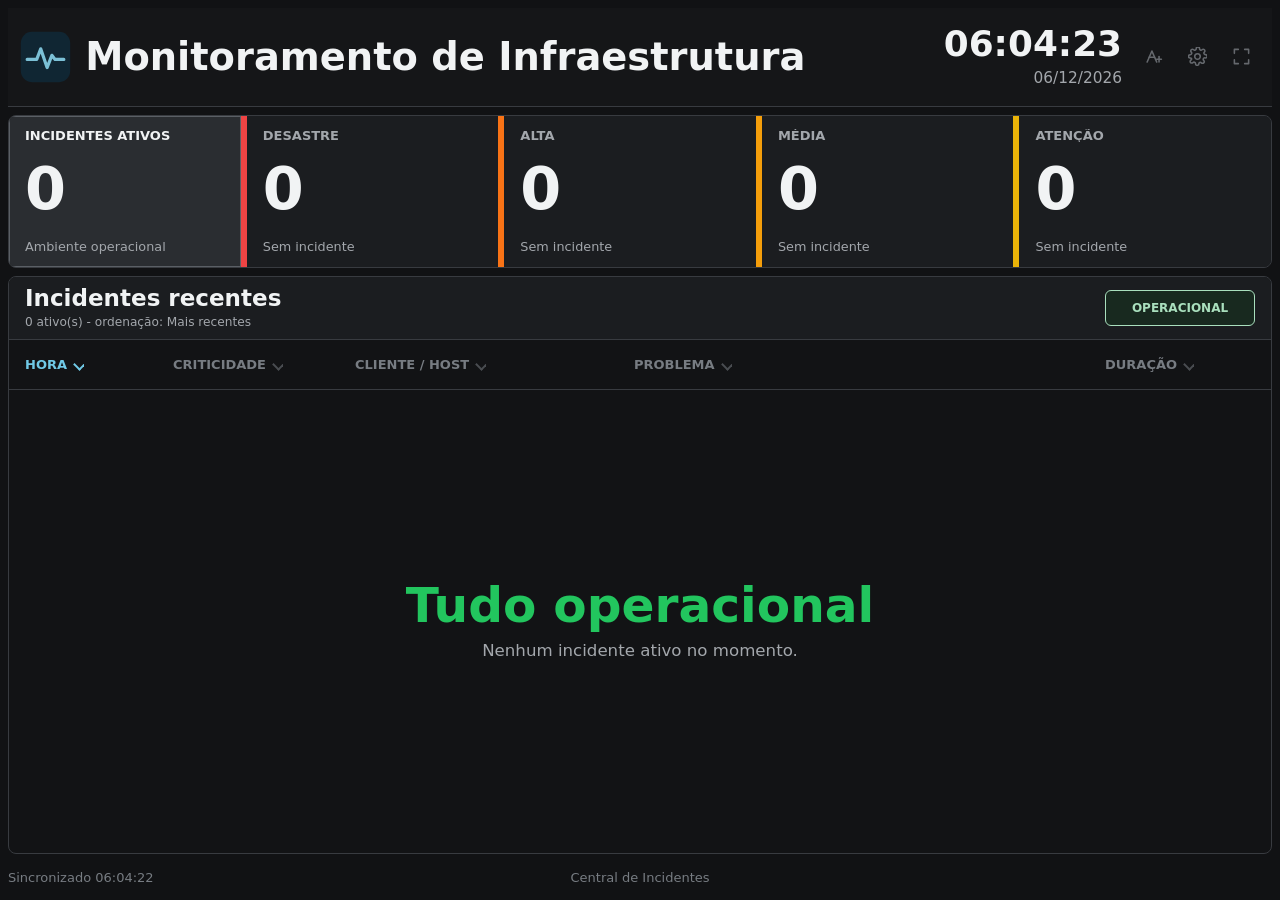
==== commit 9e4777f9: "feat: add configurable interface themes" ====
--- a/index.html
+++ b/index.html
@@ -1,26 +1,27 @@
-<!DOCTYPE html>
-<html lang="pt-BR">
-<head>
-  <meta charset="UTF-8" />
+<!DOCTYPE html>
+<html lang="pt-BR" data-theme="graphite">
+<head>
+  <meta charset="UTF-8" />
   <meta name="viewport" content="width=device-width, initial-scale=1.0" />
   <title>Central de Incidentes - Monitoramento Zabbix</title>
-  <link rel="icon" href="assets/favicon.svg?v=5" type="image/svg+xml" />
-  <link rel="stylesheet" href="dashboard.css?v=9" />
-</head>
-<body>
-  <div class="tv">
-    <header class="topbar">
+  <link rel="icon" href="assets/favicon.svg?v=6" type="image/svg+xml" />
+  <script src="theme.js?v=1"></script>
+  <link rel="stylesheet" href="dashboard.css?v=11" />
+</head>
+<body>
+  <div class="tv">
+    <header class="topbar">
       <a class="brand" href="index.html" data-home-link aria-label="Ir para o início">
         <span class="brand-mark" aria-hidden="true">
-          <img src="assets/logo-mark.svg?v=5" alt="" />
+          <img src="assets/logo-mark.svg?v=6" data-theme-logo alt="" />
         </span>
         <h1>Monitoramento de Infraestrutura</h1>
       </a>
-
-      <div class="top-right">
-        <div class="clock">
-          <div class="clock-time" id="clockTime">--:--:--</div>
-          <div class="clock-date" id="clockDate">--/--/----</div>
+
+      <div class="top-right">
+        <div class="clock">
+          <div class="clock-time" id="clockTime">--:--:--</div>
+          <div class="clock-date" id="clockDate">--/--/----</div>
         </div>
         <div class="utility-actions">
           <div class="font-control">
@@ -70,30 +71,30 @@
             </section>
           </div>
           <button class="icon-button" id="settingsButton" type="button" title="Configurações (atalho F2)" aria-label="Abrir configurações">
-            <svg class="icon" viewBox="0 0 24 24">
-              <path d="M12 15.5a3.5 3.5 0 1 0 0-7 3.5 3.5 0 0 0 0 7Z" />
-              <path d="M19.4 15a1.8 1.8 0 0 0 .36 1.98l.06.06a2.1 2.1 0 1 1-2.97 2.97l-.06-.06a1.8 1.8 0 0 0-1.98-.36 1.8 1.8 0 0 0-1.1 1.65V21a2.1 2.1 0 1 1-4.2 0v-.09a1.8 1.8 0 0 0-1.18-1.65 1.8 1.8 0 0 0-1.98.36l-.06.06a2.1 2.1 0 1 1-2.97-2.97l.06-.06A1.8 1.8 0 0 0 4.6 15a1.8 1.8 0 0 0-1.65-1.1H2.8a2.1 2.1 0 1 1 0-4.2h.09A1.8 1.8 0 0 0 4.54 8.5a1.8 1.8 0 0 0-.36-1.98l-.06-.06a2.1 2.1 0 1 1 2.97-2.97l.06.06a1.8 1.8 0 0 0 1.98.36h.08A1.8 1.8 0 0 0 10.4 2.3V2.1a2.1 2.1 0 1 1 4.2 0v.09a1.8 1.8 0 0 0 1.1 1.65 1.8 1.8 0 0 0 1.98-.36l.06-.06a2.1 2.1 0 1 1 2.97 2.97l-.06.06a1.8 1.8 0 0 0-.36 1.98v.08a1.8 1.8 0 0 0 1.65 1.1h.16a2.1 2.1 0 1 1 0 4.2h-.09A1.8 1.8 0 0 0 19.4 15Z" />
-            </svg>
-          </button>
-          <button class="icon-button" id="fullscreenButton" type="button" title="Entrar em tela cheia" aria-label="Entrar em tela cheia" aria-pressed="false">
-            <svg class="icon fullscreen-enter-icon" viewBox="0 0 24 24">
-              <path d="M8 3H3v5" />
-              <path d="M16 3h5v5" />
-              <path d="M8 21H3v-5" />
-              <path d="M16 21h5v-5" />
-            </svg>
-            <svg class="icon fullscreen-exit-icon" viewBox="0 0 24 24">
-              <path d="M3 8h5V3" />
-              <path d="M21 8h-5V3" />
-              <path d="M3 16h5v5" />
-              <path d="M21 16h-5v5" />
-            </svg>
-          </button>
-        </div>
-      </div>
-    </header>
-
-    <section class="summary" aria-label="Resumo operacional">
+            <svg class="icon" viewBox="0 0 24 24">
+              <path d="M12 15.5a3.5 3.5 0 1 0 0-7 3.5 3.5 0 0 0 0 7Z" />
+              <path d="M19.4 15a1.8 1.8 0 0 0 .36 1.98l.06.06a2.1 2.1 0 1 1-2.97 2.97l-.06-.06a1.8 1.8 0 0 0-1.98-.36 1.8 1.8 0 0 0-1.1 1.65V21a2.1 2.1 0 1 1-4.2 0v-.09a1.8 1.8 0 0 0-1.18-1.65 1.8 1.8 0 0 0-1.98.36l-.06.06a2.1 2.1 0 1 1-2.97-2.97l.06-.06A1.8 1.8 0 0 0 4.6 15a1.8 1.8 0 0 0-1.65-1.1H2.8a2.1 2.1 0 1 1 0-4.2h.09A1.8 1.8 0 0 0 4.54 8.5a1.8 1.8 0 0 0-.36-1.98l-.06-.06a2.1 2.1 0 1 1 2.97-2.97l.06.06a1.8 1.8 0 0 0 1.98.36h.08A1.8 1.8 0 0 0 10.4 2.3V2.1a2.1 2.1 0 1 1 4.2 0v.09a1.8 1.8 0 0 0 1.1 1.65 1.8 1.8 0 0 0 1.98-.36l.06-.06a2.1 2.1 0 1 1 2.97 2.97l-.06.06a1.8 1.8 0 0 0-.36 1.98v.08a1.8 1.8 0 0 0 1.65 1.1h.16a2.1 2.1 0 1 1 0 4.2h-.09A1.8 1.8 0 0 0 19.4 15Z" />
+            </svg>
+          </button>
+          <button class="icon-button" id="fullscreenButton" type="button" title="Entrar em tela cheia" aria-label="Entrar em tela cheia" aria-pressed="false">
+            <svg class="icon fullscreen-enter-icon" viewBox="0 0 24 24">
+              <path d="M8 3H3v5" />
+              <path d="M16 3h5v5" />
+              <path d="M8 21H3v-5" />
+              <path d="M16 21h5v-5" />
+            </svg>
+            <svg class="icon fullscreen-exit-icon" viewBox="0 0 24 24">
+              <path d="M3 8h5V3" />
+              <path d="M21 8h-5V3" />
+              <path d="M3 16h5v5" />
+              <path d="M21 16h-5v5" />
+            </svg>
+          </button>
+        </div>
+      </div>
+    </header>
+
+    <section class="summary" aria-label="Resumo operacional">
       <button class="card total-card" id="totalCard" type="button" data-severity-filter="all" aria-label="Mostrar todos os incidentes" aria-pressed="true">
         <div class="card-label">Incidentes ativos</div>
         <div class="card-number" id="totalProblems">0</div>
@@ -123,34 +124,34 @@
         <div class="card-number" id="countWarning">0</div>
         <div class="card-note" id="noteWarning">Sem incidente</div>
       </button>
-    </section>
-
-    <main class="incidents">
-      <div class="panel-head">
-        <div class="panel-title">
-          <h2>Incidentes recentes <span class="page-title" id="pageTitle"></span></h2>
+    </section>
+
+    <main class="incidents">
+      <div class="panel-head">
+        <div class="panel-title">
+          <h2>Incidentes recentes <span class="page-title" id="pageTitle"></span></h2>
           <div class="panel-subtitle" id="panelSubtitle">Aguardando atualização</div>
-        </div>
-        <div class="status-pill" id="statusPill">Sem dados</div>
-      </div>
-
-      <div class="table-head">
-        <button class="sort-button" type="button" data-sort-mode="recent">Hora</button>
-        <button class="sort-button" type="button" data-sort-mode="severity">Criticidade</button>
-        <button class="sort-button" type="button" data-sort-mode="client">Cliente / Host</button>
-        <button class="sort-button" type="button" data-sort-mode="problem">Problema</button>
+        </div>
+        <div class="status-pill" id="statusPill">Sem dados</div>
+      </div>
+
+      <div class="table-head">
+        <button class="sort-button" type="button" data-sort-mode="recent">Hora</button>
+        <button class="sort-button" type="button" data-sort-mode="severity">Criticidade</button>
+        <button class="sort-button" type="button" data-sort-mode="client">Cliente / Host</button>
+        <button class="sort-button" type="button" data-sort-mode="problem">Problema</button>
         <button class="sort-button" type="button" data-sort-mode="duration">Duração</button>
-      </div>
-
-      <div class="problem-list" id="problemList" aria-live="polite"></div>
-    </main>
-
-    <footer class="footer">
+      </div>
+
+      <div class="problem-list" id="problemList" aria-live="polite"></div>
+    </main>
+
+    <footer class="footer">
       <div class="footer-status" id="footerStatus">Aguardando configuração</div>
-      <div>Central de Incidentes</div>
-    </footer>
-  </div>
-
-  <script src="app.js?v=10"></script>
-</body>
-</html>
+      <div>Central de Incidentes</div>
+    </footer>
+  </div>
+
+  <script src="app.js?v=12"></script>
+</body>
+</html>
--- a/dashboard.css
+++ b/dashboard.css
@@ -1,98 +1,98 @@
-/* Dashboard base and TV layout */
-    * {
-      box-sizing: border-box;
-    }
-
-    :root {
-      --bg: #070b10;
-      --surface: #101923;
-      --surface-2: #152131;
-      --surface-3: #1d2b3a;
-      --border: #2a3a4c;
-      --text: #f8fafc;
-      --muted: #9fb0c4;
-      --muted-2: #6f8196;
-      --ok: #22c55e;
-      --info: #38bdf8;
-      --disaster: #ef4444;
-      --high: #f97316;
-      --average: #f59e0b;
-      --warning: #eab308;
-      --severity-dark-text: #111827;
-      --shadow: 0 22px 58px rgba(0, 0, 0, 0.42);
-      --incident-primary-size: clamp(18px, 1.35vw, 24px);
-      --incident-secondary-size: clamp(12px, 0.95vw, 17px);
-      --incident-meta-size: clamp(16px, 1.15vw, 20px);
-      --incident-duration-size: clamp(19px, 1.5vw, 26px);
-      --card-label-size: clamp(13px, 1vw, 17px);
-      --card-number-size: clamp(44px, 4.6vw, 76px);
-      --card-note-size: clamp(12px, 1vw, 17px);
-      --card-height-adjustment: 0px;
-    }
-
-    html,
-    body {
-      width: 100%;
-      height: 100%;
-      margin: 0;
-      overflow: hidden;
-      font-family: Inter, ui-sans-serif, system-ui, -apple-system, BlinkMacSystemFont, "Segoe UI", Arial, sans-serif;
-      background:
-        radial-gradient(circle at 12% 0%, rgba(56, 189, 248, 0.18), transparent 30%),
-        radial-gradient(circle at 90% 8%, rgba(34, 197, 94, 0.10), transparent 28%),
-        linear-gradient(180deg, #0a1017 0%, #070b10 48%, #05070b 100%);
-      color: var(--text);
-    }
-
-    button,
-    input,
-    select {
-      font: inherit;
-    }
-
-    button {
-      color: inherit;
-    }
-
-    .tv {
-      width: 100vw;
-      height: 100vh;
-      display: grid;
-      grid-template-rows: clamp(78px, 11vh, 104px) clamp(calc(126px + var(--card-height-adjustment)), calc(17vh + var(--card-height-adjustment)), calc(160px + var(--card-height-adjustment))) minmax(0, 1fr) 30px;
-      gap: 10px;
-      padding: 10px;
-    }
-
-    .tv.tv-1080p {
-      grid-template-rows: 88px calc(136px + var(--card-height-adjustment)) minmax(0, 1fr) 26px;
-      gap: 8px;
-      padding: 8px;
-    }
-
-    .topbar,
-    .card,
-    .incidents {
-      border: 1px solid var(--border);
-      border-radius: 8px;
-      background: rgba(16, 25, 35, 0.92);
-      box-shadow: var(--shadow);
-    }
-
+/* Dashboard base and TV layout */
+    * {
+      box-sizing: border-box;
+    }
+
+    :root {
+      --bg: #070b10;
+      --surface: #101923;
+      --surface-2: #152131;
+      --surface-3: #1d2b3a;
+      --border: #2a3a4c;
+      --text: #f8fafc;
+      --muted: #9fb0c4;
+      --muted-2: #6f8196;
+      --ok: #22c55e;
+      --info: #38bdf8;
+      --disaster: #ef4444;
+      --high: #f97316;
+      --average: #f59e0b;
+      --warning: #eab308;
+      --severity-dark-text: #111827;
+      --shadow: 0 22px 58px rgba(0, 0, 0, 0.42);
+      --incident-primary-size: clamp(18px, 1.35vw, 24px);
+      --incident-secondary-size: clamp(12px, 0.95vw, 17px);
+      --incident-meta-size: clamp(16px, 1.15vw, 20px);
+      --incident-duration-size: clamp(19px, 1.5vw, 26px);
+      --card-label-size: clamp(13px, 1vw, 17px);
+      --card-number-size: clamp(44px, 4.6vw, 76px);
+      --card-note-size: clamp(12px, 1vw, 17px);
+      --card-height-adjustment: 0px;
+    }
+
+    html,
+    body {
+      width: 100%;
+      height: 100%;
+      margin: 0;
+      overflow: hidden;
+      font-family: Inter, ui-sans-serif, system-ui, -apple-system, BlinkMacSystemFont, "Segoe UI", Arial, sans-serif;
+      background:
+        radial-gradient(circle at 12% 0%, rgba(56, 189, 248, 0.18), transparent 30%),
+        radial-gradient(circle at 90% 8%, rgba(34, 197, 94, 0.10), transparent 28%),
+        linear-gradient(180deg, #0a1017 0%, #070b10 48%, #05070b 100%);
+      color: var(--text);
+    }
+
+    button,
+    input,
+    select {
+      font: inherit;
+    }
+
+    button {
+      color: inherit;
+    }
+
+    .tv {
+      width: 100vw;
+      height: 100vh;
+      display: grid;
+      grid-template-rows: clamp(78px, 11vh, 104px) clamp(calc(126px + var(--card-height-adjustment)), calc(17vh + var(--card-height-adjustment)), calc(160px + var(--card-height-adjustment))) minmax(0, 1fr) 30px;
+      gap: 10px;
+      padding: 10px;
+    }
+
+    .tv.tv-1080p {
+      grid-template-rows: 88px calc(136px + var(--card-height-adjustment)) minmax(0, 1fr) 26px;
+      gap: 8px;
+      padding: 8px;
+    }
+
+    .topbar,
+    .card,
+    .incidents {
+      border: 1px solid var(--border);
+      border-radius: 8px;
+      background: rgba(16, 25, 35, 0.92);
+      box-shadow: var(--shadow);
+    }
+
     .topbar {
       position: relative;
       z-index: 20;
       display: grid;
-      grid-template-columns: minmax(0, 1fr) auto;
-      align-items: center;
-      gap: 24px;
-      padding: 12px 18px;
+      grid-template-columns: minmax(0, 1fr) auto;
+      align-items: center;
+      gap: 24px;
+      padding: 12px 18px;
       overflow: visible;
-    }
-
-    .tv.tv-1080p .topbar {
-      padding: 8px 16px;
-    }
-
+    }
+
+    .tv.tv-1080p .topbar {
+      padding: 8px 16px;
+    }
+
     .brand {
       min-width: 0;
       display: flex;
@@ -100,17 +100,283 @@
       gap: 18px;
       color: inherit;
       text-decoration: none;
-    }
-
-    .brand-mark {
-      width: clamp(42px, 4.4vw, 62px);
-      height: clamp(42px, 4.4vw, 62px);
-      flex: 0 0 auto;
-      display: grid;
-      place-items: center;
-      border-radius: 8px;
+    }
+
+    .brand-mark {
+      width: clamp(42px, 4.4vw, 62px);
+      height: clamp(42px, 4.4vw, 62px);
+      flex: 0 0 auto;
+      display: grid;
+      place-items: center;
+      border-radius: 8px;
       background: transparent;
     }
+
+/* Optional dashboard themes keep severity colors stable and change the surrounding contrast. */
+html[data-theme="light"] {
+  color-scheme: light;
+  --bg: #e7ebee;
+  --surface: #f8fafb;
+  --surface-2: #eef2f4;
+  --surface-3: #e2e8ec;
+  --border: #c7d0d6;
+  --text: #1d2830;
+  --muted: #596a76;
+  --muted-2: #73818a;
+  --info: #147d9f;
+  --dashboard-page: #e7ebee;
+  --dashboard-topbar: #eef2f4;
+  --dashboard-surface: #f8fafb;
+  --dashboard-panel: #ffffff;
+  --dashboard-row: #ffffff;
+  --dashboard-row-alt: #f3f5f6;
+  --dashboard-hover: #edf2f5;
+  --dashboard-selected: #e1ebf0;
+  --dashboard-selected-border: #8ba2af;
+  --dashboard-border: #c7d0d6;
+  --dashboard-border-soft: #d9dfe3;
+  --dashboard-resolved: #edf7f1;
+  --dashboard-new: #eaf5f9;
+  --dashboard-popover: #ffffff;
+  --dashboard-control: #f1f4f6;
+  --dashboard-scroll-track: #edf1f3;
+  --dashboard-scroll-thumb: #9aa8b1;
+  --dashboard-icon: #65737d;
+  --dashboard-icon-hover: #27343c;
+  --dashboard-ok-bg: #e4f5ea;
+  --dashboard-ok-text: #17633a;
+  --dashboard-alert-bg: #f9e8e9;
+  --dashboard-alert-text: #9a2f36;
+  --dashboard-warning-bg: #fbf1d8;
+  --dashboard-warning-text: #775510;
+}
+
+html[data-theme="graphite"] {
+  color-scheme: dark;
+  --bg: #111214;
+  --surface: #1b1d20;
+  --surface-2: #232529;
+  --surface-3: #2b2e32;
+  --border: #383b40;
+  --text: #f1f3f4;
+  --muted: #a3a7ac;
+  --muted-2: #777c82;
+  --info: #70c9e6;
+  --dashboard-page: #111214;
+  --dashboard-topbar: #151618;
+  --dashboard-surface: #1b1d20;
+  --dashboard-panel: #121315;
+  --dashboard-row: #1b1d20;
+  --dashboard-row-alt: #17191b;
+  --dashboard-hover: #25282b;
+  --dashboard-selected: #2a2d31;
+  --dashboard-selected-border: #5a5f65;
+  --dashboard-border: #383b40;
+  --dashboard-border-soft: #2c2f33;
+  --dashboard-resolved: #18261e;
+  --dashboard-new: #17252b;
+  --dashboard-popover: #1a1c1f;
+  --dashboard-control: #222529;
+  --dashboard-scroll-track: #121315;
+  --dashboard-scroll-thumb: #565b61;
+  --dashboard-icon: #8b9096;
+  --dashboard-icon-hover: #f0f2f4;
+  --dashboard-ok-bg: #18291f;
+  --dashboard-ok-text: #a9dfbd;
+  --dashboard-alert-bg: #301b1e;
+  --dashboard-alert-text: #f4b7ba;
+  --dashboard-warning-bg: #302819;
+  --dashboard-warning-text: #efd28c;
+}
+
+:is(html[data-theme="light"], html[data-theme="graphite"]),
+:is(html[data-theme="light"], html[data-theme="graphite"]) body {
+  background: var(--dashboard-page);
+}
+
+:is(html[data-theme="light"], html[data-theme="graphite"]) .topbar {
+  border-bottom-color: var(--dashboard-border);
+  background: var(--dashboard-topbar);
+}
+
+:is(html[data-theme="light"], html[data-theme="graphite"]) .clock-date,
+:is(html[data-theme="light"], html[data-theme="graphite"]) .card-note,
+:is(html[data-theme="light"], html[data-theme="graphite"]) .secondary,
+:is(html[data-theme="light"], html[data-theme="graphite"]) .problem-list.compact .secondary,
+:is(html[data-theme="light"], html[data-theme="graphite"]) .panel-subtitle {
+  color: var(--muted);
+}
+
+:is(html[data-theme="light"], html[data-theme="graphite"]) .icon-button {
+  color: var(--dashboard-icon);
+}
+
+:is(html[data-theme="light"], html[data-theme="graphite"]) .icon-button:hover,
+:is(html[data-theme="light"], html[data-theme="graphite"]) .icon-button:focus-visible {
+  border-color: var(--dashboard-border);
+  color: var(--dashboard-icon-hover);
+  background: var(--dashboard-surface);
+}
+
+:is(html[data-theme="light"], html[data-theme="graphite"]) .icon-button[aria-expanded="true"] {
+  border-color: var(--info);
+  color: var(--info);
+  background: var(--dashboard-selected);
+}
+
+:is(html[data-theme="light"], html[data-theme="graphite"]) .summary {
+  border-color: var(--dashboard-border);
+  background: var(--dashboard-surface);
+}
+
+:is(html[data-theme="light"], html[data-theme="graphite"]) .card,
+:is(html[data-theme="light"], html[data-theme="graphite"]) .total-card,
+:is(html[data-theme="light"], html[data-theme="graphite"]) .total-card.alerting {
+  color: var(--text);
+  background: var(--dashboard-surface);
+}
+
+:is(html[data-theme="light"], html[data-theme="graphite"]) .card:hover {
+  background: var(--dashboard-hover);
+}
+
+:is(html[data-theme="light"], html[data-theme="graphite"]) .card[aria-pressed="true"] {
+  background: var(--dashboard-selected);
+  box-shadow: inset 0 0 0 1px var(--dashboard-selected-border);
+}
+
+:is(html[data-theme="light"], html[data-theme="graphite"]) .card[aria-pressed="true"] .card-label {
+  color: var(--text);
+}
+
+:is(html[data-theme="light"], html[data-theme="graphite"]) .card-label {
+  color: var(--muted);
+}
+
+:is(html[data-theme="light"], html[data-theme="graphite"]) .incidents {
+  border-color: var(--dashboard-border);
+  color: var(--text);
+  background: var(--dashboard-panel);
+}
+
+:is(html[data-theme="light"], html[data-theme="graphite"]) .panel-head {
+  border-bottom-color: var(--dashboard-border);
+  background: var(--dashboard-surface);
+}
+
+:is(html[data-theme="light"], html[data-theme="graphite"]) .page-title {
+  color: var(--text);
+}
+
+:is(html[data-theme="light"], html[data-theme="graphite"]) .table-head {
+  border-bottom-color: var(--dashboard-border);
+  color: var(--muted-2);
+  background: var(--dashboard-panel);
+}
+
+:is(html[data-theme="light"], html[data-theme="graphite"]) .problem-row,
+:is(html[data-theme="light"], html[data-theme="graphite"]) .problem-row:nth-child(even) {
+  border-bottom-color: var(--dashboard-border-soft);
+  color: var(--text);
+  background: var(--dashboard-row);
+}
+
+:is(html[data-theme="light"], html[data-theme="graphite"]) .problem-row:nth-child(even) {
+  background: var(--dashboard-row-alt);
+}
+
+:is(html[data-theme="light"], html[data-theme="graphite"]) .problem-row.resolved,
+:is(html[data-theme="light"], html[data-theme="graphite"]) .problem-row.resolved:nth-child(even) {
+  background: var(--dashboard-resolved);
+}
+
+:is(html[data-theme="light"], html[data-theme="graphite"]) .problem-row.new-incident,
+:is(html[data-theme="light"], html[data-theme="graphite"]) .problem-row.new-incident:nth-child(even) {
+  background: var(--dashboard-new);
+}
+
+:is(html[data-theme="light"], html[data-theme="graphite"]) .event-time,
+:is(html[data-theme="light"], html[data-theme="graphite"]) .problem-list.compact .event-time,
+:is(html[data-theme="light"], html[data-theme="graphite"]) .sort-button.active {
+  color: var(--info);
+}
+
+:is(html[data-theme="light"], html[data-theme="graphite"]) .duration,
+:is(html[data-theme="light"], html[data-theme="graphite"]) .problem-list.compact .duration {
+  color: var(--text);
+}
+
+:is(html[data-theme="light"], html[data-theme="graphite"]) .status-pill {
+  border-color: var(--dashboard-ok-text);
+  color: var(--dashboard-ok-text);
+  background: var(--dashboard-ok-bg);
+}
+
+:is(html[data-theme="light"], html[data-theme="graphite"]) .status-pill.alerting {
+  border-color: var(--dashboard-alert-text);
+  color: var(--dashboard-alert-text);
+  background: var(--dashboard-alert-bg);
+}
+
+:is(html[data-theme="light"], html[data-theme="graphite"]) .status-pill.warning {
+  border-color: var(--dashboard-warning-text);
+  color: var(--dashboard-warning-text);
+  background: var(--dashboard-warning-bg);
+}
+
+:is(html[data-theme="light"], html[data-theme="graphite"]) .problem-list {
+  scrollbar-color: var(--dashboard-scroll-thumb) var(--dashboard-scroll-track);
+}
+
+:is(html[data-theme="light"], html[data-theme="graphite"]) .problem-list::-webkit-scrollbar-track {
+  background: var(--dashboard-scroll-track);
+}
+
+:is(html[data-theme="light"], html[data-theme="graphite"]) .problem-list::-webkit-scrollbar-thumb {
+  border-color: var(--dashboard-scroll-track);
+  background: var(--dashboard-scroll-thumb);
+}
+
+:is(html[data-theme="light"], html[data-theme="graphite"]) .footer {
+  color: var(--muted-2);
+}
+
+:is(html[data-theme="light"], html[data-theme="graphite"]) .font-popover {
+  border-color: var(--dashboard-border);
+  color: var(--text);
+  background: var(--dashboard-popover);
+}
+
+:is(html[data-theme="light"], html[data-theme="graphite"]) .font-popover-head,
+:is(html[data-theme="light"], html[data-theme="graphite"]) .font-setting {
+  border-color: var(--dashboard-border);
+}
+
+:is(html[data-theme="light"], html[data-theme="graphite"]) .font-stepper {
+  border-color: var(--dashboard-border);
+  background: var(--dashboard-control);
+}
+
+:is(html[data-theme="light"], html[data-theme="graphite"]) .font-stepper button,
+:is(html[data-theme="light"], html[data-theme="graphite"]) .font-stepper output {
+  border-color: var(--dashboard-border);
+  color: var(--text);
+}
+
+:is(html[data-theme="light"], html[data-theme="graphite"]) .font-stepper button:hover,
+:is(html[data-theme="light"], html[data-theme="graphite"]) .font-stepper button:focus-visible {
+  background: var(--dashboard-hover);
+}
+
+:is(html[data-theme="light"], html[data-theme="graphite"]) .font-action {
+  border-color: var(--dashboard-border);
+  color: var(--text);
+  background: var(--dashboard-control);
+}
+
+html[data-theme="light"] .error-title {
+  color: #a32d35;
+}
 
     .brand-mark img {
       display: block;
@@ -125,88 +391,88 @@
     }
 
     .icon {
-      width: clamp(20px, 2vw, 28px);
-      height: clamp(20px, 2vw, 28px);
-      fill: none;
-      stroke: currentColor;
-      stroke-width: 2;
-      stroke-linecap: round;
-      stroke-linejoin: round;
-    }
-
-    h1 {
-      margin: 0;
-      padding-block: 1px;
-      font-size: clamp(30px, 3.6vw, 58px);
-      line-height: 1.1;
-      font-weight: 800;
-      letter-spacing: 0;
-      white-space: nowrap;
-      overflow: visible;
-    }
-
-    .top-right {
-      display: flex;
-      align-items: center;
-      gap: 12px;
-    }
-
-    .utility-actions {
-      display: flex;
-      align-items: center;
-      gap: 10px;
-    }
-
-    .clock {
-      min-width: 190px;
-      text-align: right;
-    }
-
-    .clock-time {
-      font-size: clamp(30px, 3.1vw, 50px);
-      line-height: 0.95;
-      font-weight: 800;
-      font-variant-numeric: tabular-nums;
-    }
-
-    .clock-date {
-      margin-top: 7px;
-      color: var(--muted);
-      font-size: clamp(14px, 1.2vw, 20px);
-      font-weight: 600;
-    }
-
-    .icon-button {
-      width: clamp(40px, 3.8vw, 52px);
-      height: clamp(40px, 3.8vw, 52px);
-      display: grid;
-      place-items: center;
-      border: 1px solid var(--border);
-      border-radius: 8px;
-      background: var(--surface-2);
-      cursor: pointer;
-      transition: transform 150ms ease, border-color 150ms ease, background 150ms ease;
-    }
-
+      width: clamp(20px, 2vw, 28px);
+      height: clamp(20px, 2vw, 28px);
+      fill: none;
+      stroke: currentColor;
+      stroke-width: 2;
+      stroke-linecap: round;
+      stroke-linejoin: round;
+    }
+
+    h1 {
+      margin: 0;
+      padding-block: 1px;
+      font-size: clamp(30px, 3.6vw, 58px);
+      line-height: 1.1;
+      font-weight: 800;
+      letter-spacing: 0;
+      white-space: nowrap;
+      overflow: visible;
+    }
+
+    .top-right {
+      display: flex;
+      align-items: center;
+      gap: 12px;
+    }
+
+    .utility-actions {
+      display: flex;
+      align-items: center;
+      gap: 10px;
+    }
+
+    .clock {
+      min-width: 190px;
+      text-align: right;
+    }
+
+    .clock-time {
+      font-size: clamp(30px, 3.1vw, 50px);
+      line-height: 0.95;
+      font-weight: 800;
+      font-variant-numeric: tabular-nums;
+    }
+
+    .clock-date {
+      margin-top: 7px;
+      color: var(--muted);
+      font-size: clamp(14px, 1.2vw, 20px);
+      font-weight: 600;
+    }
+
+    .icon-button {
+      width: clamp(40px, 3.8vw, 52px);
+      height: clamp(40px, 3.8vw, 52px);
+      display: grid;
+      place-items: center;
+      border: 1px solid var(--border);
+      border-radius: 8px;
+      background: var(--surface-2);
+      cursor: pointer;
+      transition: transform 150ms ease, border-color 150ms ease, background 150ms ease;
+    }
+
     .icon-button:hover,
     .icon-button:focus-visible {
-      outline: none;
-      transform: translateY(-1px);
-      border-color: #64748b;
-      background: var(--surface-3);
-    }
-
-    .icon-button:disabled {
-      cursor: progress;
-      color: var(--muted-2);
-      transform: none;
-    }
-
-    .fullscreen-exit-icon,
-    .icon-button.is-active .fullscreen-enter-icon {
-      display: none;
-    }
-
+      outline: none;
+      transform: translateY(-1px);
+      border-color: #64748b;
+      background: var(--surface-3);
+    }
+
+    .icon-button:disabled {
+      cursor: progress;
+      color: var(--muted-2);
+      transform: none;
+    }
+
+    .fullscreen-exit-icon,
+    .icon-button.is-active .fullscreen-enter-icon {
+      display: none;
+    }
+
     .icon-button.is-active .fullscreen-exit-icon {
       display: block;
     }
@@ -382,700 +648,700 @@
       cursor: default;
       opacity: 0.4;
     }
-
-    .summary {
-      min-width: 0;
-      display: grid;
-      grid-template-columns: minmax(210px, 0.9fr) repeat(4, minmax(150px, 1fr));
-      gap: 14px;
-    }
-
-    .card {
-      position: relative;
-      min-width: 0;
-      overflow: hidden;
-      padding: 14px 18px;
-      display: grid;
-      grid-template-rows: auto minmax(0, 1fr) auto;
-      align-items: center;
-      border-left: 8px solid var(--border);
-    }
-
-    .tv.tv-1080p .card {
-      padding: 12px 16px;
-    }
-
-    .card::after {
-      content: "";
-      position: absolute;
-      inset: 0;
-      background: linear-gradient(135deg, rgba(255, 255, 255, 0.10), transparent 44%);
-      pointer-events: none;
-    }
-
-    .total-card {
-      border-left-color: var(--ok);
-      background:
-        linear-gradient(135deg, rgba(34, 197, 94, 0.14), transparent 54%),
-        rgba(16, 25, 35, 0.92);
-    }
-
-    .total-card.alerting {
-      border-left-color: var(--disaster);
-      background:
-        linear-gradient(135deg, rgba(239, 68, 68, 0.17), transparent 54%),
-        rgba(16, 25, 35, 0.92);
-    }
-
-    .card[data-severity="5"] {
-      border-left-color: var(--disaster);
-    }
-
-    .card[data-severity="4"] {
-      border-left-color: var(--high);
-    }
-
-    .card[data-severity="3"] {
-      border-left-color: var(--average);
-    }
-
-    .card[data-severity="2"] {
-      border-left-color: var(--warning);
-    }
-
-    .card-label {
-      position: relative;
-      z-index: 1;
-      color: var(--muted);
-      font-size: clamp(13px, 1.12vw, 19px);
-      line-height: 1;
-      font-weight: 700;
-      letter-spacing: 0.08em;
-      text-transform: uppercase;
-      white-space: nowrap;
-      overflow: hidden;
-      text-overflow: ellipsis;
-    }
-
-    .card-number {
-      position: relative;
-      z-index: 1;
-      margin-top: 4px;
-      font-size: clamp(46px, 5.1vw, 84px);
-      line-height: 0.85;
-      font-weight: 900;
-      font-variant-numeric: tabular-nums;
-    }
-
-    .card-note {
-      position: relative;
-      z-index: 1;
-      margin-top: 4px;
-      color: var(--muted);
-      font-size: clamp(12px, 1vw, 17px);
-      font-weight: 550;
-      white-space: nowrap;
-      overflow: hidden;
-      text-overflow: ellipsis;
-    }
-
-    .incidents {
-      min-height: 0;
-      display: grid;
-      grid-template-rows: clamp(54px, 7vh, 64px) clamp(42px, 5.6vh, 58px) minmax(0, 1fr);
-      overflow: hidden;
-    }
-
-    .panel-head {
-      min-width: 0;
-      display: flex;
-      align-items: center;
-      justify-content: space-between;
-      gap: 18px;
-      padding: 0 18px;
-      border-bottom: 1px solid var(--border);
-      background: rgba(21, 33, 49, 0.82);
-    }
-
-    .panel-title {
-      min-width: 0;
-    }
-
-    .panel-title h2 {
-      margin: 0;
-      font-size: clamp(22px, 2vw, 32px);
-      line-height: 1;
-      font-weight: 800;
-      letter-spacing: 0;
-    }
-
-    .page-title {
-      color: #dbeafe;
-      font-size: 0.72em;
-      font-weight: 650;
-      white-space: nowrap;
-    }
-
-    .panel-subtitle {
-      margin-top: 4px;
-      color: var(--muted);
-      font-size: clamp(12px, 0.95vw, 15px);
-      font-weight: 500;
-      white-space: nowrap;
-      overflow: hidden;
-      text-overflow: ellipsis;
-    }
-
-    .status-pill {
-      flex: 0 0 auto;
-      min-width: 184px;
-      height: 40px;
-      display: inline-flex;
-      align-items: center;
-      justify-content: center;
-      padding: 0 18px;
-      border-radius: 999px;
-      border: 1px solid rgba(34, 197, 94, 0.38);
-      color: #bff7d0;
-      background: rgba(34, 197, 94, 0.12);
-      font-size: clamp(13px, 1vw, 17px);
-      font-weight: 750;
-      text-transform: uppercase;
-      letter-spacing: 0.05em;
-      white-space: nowrap;
-    }
-
-    .status-pill.alerting {
-      border-color: rgba(239, 68, 68, 0.46);
-      color: #fecaca;
-      background: rgba(239, 68, 68, 0.14);
-    }
-
-    .status-pill.warning {
-      border-color: rgba(245, 158, 11, 0.46);
-      color: #fde68a;
-      background: rgba(245, 158, 11, 0.12);
-    }
-
-    .table-head,
-    .problem-row {
-      display: grid;
-      grid-template-columns: 132px 166px minmax(250px, 0.78fr) minmax(440px, 1.35fr) 150px;
-      gap: 16px;
-      align-items: center;
-    }
-
-    .table-head {
-      padding: 0 18px;
-      border-bottom: 1px solid var(--border);
-      background: rgba(10, 16, 23, 0.72);
-      color: var(--muted);
-      font-size: clamp(14px, 1.12vw, 19px);
-      font-weight: 700;
-      text-transform: uppercase;
-      letter-spacing: 0.08em;
-    }
-
-    .sort-button {
-      width: fit-content;
-      max-width: 100%;
-      display: inline-flex;
-      align-items: center;
-      gap: 8px;
-      border: 0;
-      padding: 0;
-      color: inherit;
-      background: transparent;
-      cursor: pointer;
-      font: inherit;
-      font-weight: inherit;
-      letter-spacing: inherit;
-      text-transform: inherit;
-      white-space: nowrap;
-      overflow: hidden;
-      text-overflow: ellipsis;
-    }
-
-    .sort-button::after {
-      content: "";
-      width: 7px;
-      height: 7px;
-      border-right: 2px solid currentColor;
-      border-bottom: 2px solid currentColor;
-      transform: rotate(45deg);
-      opacity: 0.32;
-      flex: 0 0 auto;
-    }
-
-    .sort-button.active {
-      color: var(--info);
-    }
-
-    .sort-button.active::after {
-      opacity: 1;
-    }
-
-    .sort-button:hover,
-    .sort-button:focus-visible {
-      color: var(--text);
-      outline: none;
-    }
-
-    .problem-list {
-      min-height: 0;
-      overflow-y: auto;
-      overflow-x: hidden;
-      overscroll-behavior: contain;
-      scrollbar-color: #4d6278 #0b1118;
-      scrollbar-width: thin;
-    }
-
-    .problem-list::-webkit-scrollbar {
-      width: 12px;
-    }
-
-    .problem-list::-webkit-scrollbar-track {
-      background: #0b1118;
-    }
-
-    .problem-list::-webkit-scrollbar-thumb {
-      background: #4d6278;
-      border: 3px solid #0b1118;
-      border-radius: 999px;
-    }
-
-    .problem-row {
-      min-height: calc(var(--row-height) * 1px);
-      padding: 10px 18px;
-      border-bottom: 1px solid rgba(255, 255, 255, 0.07);
-      background: rgba(21, 33, 49, 0.72);
-    }
-
-    .problem-row:nth-child(even) {
-      background: rgba(17, 27, 39, 0.86);
-    }
-
-    .problem-row.resolved {
-      opacity: 0.72;
-      background:
-        linear-gradient(90deg, rgba(34, 197, 94, 0.13), transparent 44%),
-        rgba(14, 30, 26, 0.76);
-    }
-
-    .problem-row.resolved:nth-child(even) {
-      background:
-        linear-gradient(90deg, rgba(34, 197, 94, 0.12), transparent 44%),
-        rgba(12, 25, 24, 0.82);
-    }
-
-    .problem-list.compact .problem-row {
-      padding-top: 4px;
-      padding-bottom: 4px;
-    }
-
-    .problem-list.compact .severity-badge {
-      height: 40px;
-      font-size: clamp(16px, 1.25vw, 21px);
-    }
-
-    .problem-list.compact .event-time {
-      font-size: clamp(17px, 1.25vw, 22px);
-    }
-
-    .problem-list.compact .primary,
-    .problem-list.compact .problem-name {
-      font-size: clamp(19px, 1.55vw, 27px);
-      line-height: 1.05;
-    }
-
-    .problem-list.compact .problem-name {
-      -webkit-line-clamp: 1;
-    }
-
-    .problem-list.compact .secondary {
-      margin-top: 2px;
-      font-size: clamp(13px, 1.05vw, 18px);
-      line-height: 1.05;
-    }
-
-    .problem-list.compact .duration {
-      font-size: clamp(21px, 1.9vw, 32px);
-    }
-
-    .severity-badge {
-      width: 100%;
-      max-width: 142px;
-      min-width: 0;
-      height: 48px;
-      display: inline-flex;
-      align-items: center;
-      justify-content: center;
-      padding: 0 14px;
-      border-radius: 8px;
-      color: #fff;
-      font-size: clamp(17px, 1.5vw, 25px);
-      font-weight: 800;
-      text-transform: uppercase;
-      letter-spacing: 0.04em;
-      white-space: nowrap;
-      overflow: hidden;
-      text-overflow: ellipsis;
-      border: 1px solid rgba(255, 255, 255, 0.12);
-    }
-
-    .event-time {
-      color: var(--info);
-      font-size: clamp(18px, 1.42vw, 25px);
-      font-weight: 700;
-      font-variant-numeric: tabular-nums;
-      white-space: nowrap;
-      overflow: hidden;
-      text-overflow: ellipsis;
-    }
-
-    .severity-badge.sev-5 {
-      background: var(--disaster);
-    }
-
-    .severity-badge.sev-4 {
-      background: var(--high);
-    }
-
-    .severity-badge.sev-3 {
-      color: var(--severity-dark-text);
-      background: var(--average);
-      border-color: rgba(245, 158, 11, 0.84);
-    }
-
-    .severity-badge.sev-2 {
-      color: var(--severity-dark-text);
-      background: var(--warning);
-      border-color: rgba(234, 179, 8, 0.84);
-    }
-
-    .entity,
-    .problem-cell {
-      min-width: 0;
-    }
-
+
+    .summary {
+      min-width: 0;
+      display: grid;
+      grid-template-columns: minmax(210px, 0.9fr) repeat(4, minmax(150px, 1fr));
+      gap: 14px;
+    }
+
+    .card {
+      position: relative;
+      min-width: 0;
+      overflow: hidden;
+      padding: 14px 18px;
+      display: grid;
+      grid-template-rows: auto minmax(0, 1fr) auto;
+      align-items: center;
+      border-left: 8px solid var(--border);
+    }
+
+    .tv.tv-1080p .card {
+      padding: 12px 16px;
+    }
+
+    .card::after {
+      content: "";
+      position: absolute;
+      inset: 0;
+      background: linear-gradient(135deg, rgba(255, 255, 255, 0.10), transparent 44%);
+      pointer-events: none;
+    }
+
+    .total-card {
+      border-left-color: var(--ok);
+      background:
+        linear-gradient(135deg, rgba(34, 197, 94, 0.14), transparent 54%),
+        rgba(16, 25, 35, 0.92);
+    }
+
+    .total-card.alerting {
+      border-left-color: var(--disaster);
+      background:
+        linear-gradient(135deg, rgba(239, 68, 68, 0.17), transparent 54%),
+        rgba(16, 25, 35, 0.92);
+    }
+
+    .card[data-severity="5"] {
+      border-left-color: var(--disaster);
+    }
+
+    .card[data-severity="4"] {
+      border-left-color: var(--high);
+    }
+
+    .card[data-severity="3"] {
+      border-left-color: var(--average);
+    }
+
+    .card[data-severity="2"] {
+      border-left-color: var(--warning);
+    }
+
+    .card-label {
+      position: relative;
+      z-index: 1;
+      color: var(--muted);
+      font-size: clamp(13px, 1.12vw, 19px);
+      line-height: 1;
+      font-weight: 700;
+      letter-spacing: 0.08em;
+      text-transform: uppercase;
+      white-space: nowrap;
+      overflow: hidden;
+      text-overflow: ellipsis;
+    }
+
+    .card-number {
+      position: relative;
+      z-index: 1;
+      margin-top: 4px;
+      font-size: clamp(46px, 5.1vw, 84px);
+      line-height: 0.85;
+      font-weight: 900;
+      font-variant-numeric: tabular-nums;
+    }
+
+    .card-note {
+      position: relative;
+      z-index: 1;
+      margin-top: 4px;
+      color: var(--muted);
+      font-size: clamp(12px, 1vw, 17px);
+      font-weight: 550;
+      white-space: nowrap;
+      overflow: hidden;
+      text-overflow: ellipsis;
+    }
+
+    .incidents {
+      min-height: 0;
+      display: grid;
+      grid-template-rows: clamp(54px, 7vh, 64px) clamp(42px, 5.6vh, 58px) minmax(0, 1fr);
+      overflow: hidden;
+    }
+
+    .panel-head {
+      min-width: 0;
+      display: flex;
+      align-items: center;
+      justify-content: space-between;
+      gap: 18px;
+      padding: 0 18px;
+      border-bottom: 1px solid var(--border);
+      background: rgba(21, 33, 49, 0.82);
+    }
+
+    .panel-title {
+      min-width: 0;
+    }
+
+    .panel-title h2 {
+      margin: 0;
+      font-size: clamp(22px, 2vw, 32px);
+      line-height: 1;
+      font-weight: 800;
+      letter-spacing: 0;
+    }
+
+    .page-title {
+      color: #dbeafe;
+      font-size: 0.72em;
+      font-weight: 650;
+      white-space: nowrap;
+    }
+
+    .panel-subtitle {
+      margin-top: 4px;
+      color: var(--muted);
+      font-size: clamp(12px, 0.95vw, 15px);
+      font-weight: 500;
+      white-space: nowrap;
+      overflow: hidden;
+      text-overflow: ellipsis;
+    }
+
+    .status-pill {
+      flex: 0 0 auto;
+      min-width: 184px;
+      height: 40px;
+      display: inline-flex;
+      align-items: center;
+      justify-content: center;
+      padding: 0 18px;
+      border-radius: 999px;
+      border: 1px solid rgba(34, 197, 94, 0.38);
+      color: #bff7d0;
+      background: rgba(34, 197, 94, 0.12);
+      font-size: clamp(13px, 1vw, 17px);
+      font-weight: 750;
+      text-transform: uppercase;
+      letter-spacing: 0.05em;
+      white-space: nowrap;
+    }
+
+    .status-pill.alerting {
+      border-color: rgba(239, 68, 68, 0.46);
+      color: #fecaca;
+      background: rgba(239, 68, 68, 0.14);
+    }
+
+    .status-pill.warning {
+      border-color: rgba(245, 158, 11, 0.46);
+      color: #fde68a;
+      background: rgba(245, 158, 11, 0.12);
+    }
+
+    .table-head,
+    .problem-row {
+      display: grid;
+      grid-template-columns: 132px 166px minmax(250px, 0.78fr) minmax(440px, 1.35fr) 150px;
+      gap: 16px;
+      align-items: center;
+    }
+
+    .table-head {
+      padding: 0 18px;
+      border-bottom: 1px solid var(--border);
+      background: rgba(10, 16, 23, 0.72);
+      color: var(--muted);
+      font-size: clamp(14px, 1.12vw, 19px);
+      font-weight: 700;
+      text-transform: uppercase;
+      letter-spacing: 0.08em;
+    }
+
+    .sort-button {
+      width: fit-content;
+      max-width: 100%;
+      display: inline-flex;
+      align-items: center;
+      gap: 8px;
+      border: 0;
+      padding: 0;
+      color: inherit;
+      background: transparent;
+      cursor: pointer;
+      font: inherit;
+      font-weight: inherit;
+      letter-spacing: inherit;
+      text-transform: inherit;
+      white-space: nowrap;
+      overflow: hidden;
+      text-overflow: ellipsis;
+    }
+
+    .sort-button::after {
+      content: "";
+      width: 7px;
+      height: 7px;
+      border-right: 2px solid currentColor;
+      border-bottom: 2px solid currentColor;
+      transform: rotate(45deg);
+      opacity: 0.32;
+      flex: 0 0 auto;
+    }
+
+    .sort-button.active {
+      color: var(--info);
+    }
+
+    .sort-button.active::after {
+      opacity: 1;
+    }
+
+    .sort-button:hover,
+    .sort-button:focus-visible {
+      color: var(--text);
+      outline: none;
+    }
+
+    .problem-list {
+      min-height: 0;
+      overflow-y: auto;
+      overflow-x: hidden;
+      overscroll-behavior: contain;
+      scrollbar-color: #4d6278 #0b1118;
+      scrollbar-width: thin;
+    }
+
+    .problem-list::-webkit-scrollbar {
+      width: 12px;
+    }
+
+    .problem-list::-webkit-scrollbar-track {
+      background: #0b1118;
+    }
+
+    .problem-list::-webkit-scrollbar-thumb {
+      background: #4d6278;
+      border: 3px solid #0b1118;
+      border-radius: 999px;
+    }
+
+    .problem-row {
+      min-height: calc(var(--row-height) * 1px);
+      padding: 10px 18px;
+      border-bottom: 1px solid rgba(255, 255, 255, 0.07);
+      background: rgba(21, 33, 49, 0.72);
+    }
+
+    .problem-row:nth-child(even) {
+      background: rgba(17, 27, 39, 0.86);
+    }
+
+    .problem-row.resolved {
+      opacity: 0.72;
+      background:
+        linear-gradient(90deg, rgba(34, 197, 94, 0.13), transparent 44%),
+        rgba(14, 30, 26, 0.76);
+    }
+
+    .problem-row.resolved:nth-child(even) {
+      background:
+        linear-gradient(90deg, rgba(34, 197, 94, 0.12), transparent 44%),
+        rgba(12, 25, 24, 0.82);
+    }
+
+    .problem-list.compact .problem-row {
+      padding-top: 4px;
+      padding-bottom: 4px;
+    }
+
+    .problem-list.compact .severity-badge {
+      height: 40px;
+      font-size: clamp(16px, 1.25vw, 21px);
+    }
+
+    .problem-list.compact .event-time {
+      font-size: clamp(17px, 1.25vw, 22px);
+    }
+
+    .problem-list.compact .primary,
+    .problem-list.compact .problem-name {
+      font-size: clamp(19px, 1.55vw, 27px);
+      line-height: 1.05;
+    }
+
+    .problem-list.compact .problem-name {
+      -webkit-line-clamp: 1;
+    }
+
+    .problem-list.compact .secondary {
+      margin-top: 2px;
+      font-size: clamp(13px, 1.05vw, 18px);
+      line-height: 1.05;
+    }
+
+    .problem-list.compact .duration {
+      font-size: clamp(21px, 1.9vw, 32px);
+    }
+
+    .severity-badge {
+      width: 100%;
+      max-width: 142px;
+      min-width: 0;
+      height: 48px;
+      display: inline-flex;
+      align-items: center;
+      justify-content: center;
+      padding: 0 14px;
+      border-radius: 8px;
+      color: #fff;
+      font-size: clamp(17px, 1.5vw, 25px);
+      font-weight: 800;
+      text-transform: uppercase;
+      letter-spacing: 0.04em;
+      white-space: nowrap;
+      overflow: hidden;
+      text-overflow: ellipsis;
+      border: 1px solid rgba(255, 255, 255, 0.12);
+    }
+
+    .event-time {
+      color: var(--info);
+      font-size: clamp(18px, 1.42vw, 25px);
+      font-weight: 700;
+      font-variant-numeric: tabular-nums;
+      white-space: nowrap;
+      overflow: hidden;
+      text-overflow: ellipsis;
+    }
+
+    .severity-badge.sev-5 {
+      background: var(--disaster);
+    }
+
+    .severity-badge.sev-4 {
+      background: var(--high);
+    }
+
+    .severity-badge.sev-3 {
+      color: var(--severity-dark-text);
+      background: var(--average);
+      border-color: rgba(245, 158, 11, 0.84);
+    }
+
+    .severity-badge.sev-2 {
+      color: var(--severity-dark-text);
+      background: var(--warning);
+      border-color: rgba(234, 179, 8, 0.84);
+    }
+
+    .entity,
+    .problem-cell {
+      min-width: 0;
+    }
+
     .problem-list .primary {
-      min-width: 0;
-      font-size: clamp(22px, 2vw, 34px);
-      line-height: 1.12;
-      font-weight: 700;
-      white-space: nowrap;
-      overflow: hidden;
-      text-overflow: ellipsis;
-    }
-
-    .secondary {
-      min-width: 0;
-      margin-top: 7px;
-      color: var(--muted);
-      font-size: clamp(15px, 1.28vw, 22px);
-      line-height: 1.16;
-      font-weight: 500;
-      white-space: nowrap;
-      overflow: hidden;
-      text-overflow: ellipsis;
-    }
-
-    .problem-name {
-      min-width: 0;
-      font-size: clamp(22px, 1.95vw, 34px);
-      line-height: 1.12;
-      font-weight: 650;
-      display: -webkit-box;
-      -webkit-line-clamp: 2;
-      -webkit-box-orient: vertical;
-      overflow: hidden;
-    }
-
-    .duration {
-      justify-self: end;
-      color: #dbeafe;
-      font-size: clamp(24px, 2.3vw, 40px);
-      font-weight: 750;
-      font-variant-numeric: tabular-nums;
-      white-space: nowrap;
-    }
-
-    .empty,
-    .error,
-    .setup {
-      height: 100%;
-      display: grid;
-      place-items: center;
-      padding: 44px;
-      text-align: center;
-    }
-
-    .empty-title,
-    .error-title,
-    .setup-title {
-      font-size: clamp(42px, 4.8vw, 78px);
-      line-height: 0.95;
-      font-weight: 800;
-      letter-spacing: 0;
-    }
-
-    .empty-title {
-      color: var(--ok);
-      font-size: clamp(34px, 3.8vw, 56px);
-      font-weight: 750;
-    }
-
-    .error-title {
-      color: #fecaca;
-    }
-
-    .setup-title {
-      color: var(--info);
-    }
-
-    .empty-sub,
-    .error-sub,
-    .setup-sub {
-      max-width: 1040px;
-      margin: 20px auto 0;
-      color: var(--muted);
-      font-size: clamp(20px, 1.75vw, 30px);
-      line-height: 1.28;
-      font-weight: 500;
-    }
-
-    .empty-sub {
-      margin-top: 12px;
-      font-size: clamp(16px, 1.3vw, 22px);
-    }
-
-    .footer {
-      min-width: 0;
-      display: grid;
-      grid-template-columns: minmax(0, 1fr) auto minmax(0, 1fr);
-      align-items: center;
-      gap: 16px;
-      color: var(--muted-2);
-      font-size: 14px;
-      font-weight: 500;
-    }
-
-    .footer-status {
-      min-width: 0;
-      white-space: nowrap;
-      overflow: hidden;
-      text-overflow: ellipsis;
-    }
-
-    .action {
-      height: 42px;
-      display: inline-flex;
-      align-items: center;
-      justify-content: center;
-      padding: 0 16px;
-      border: 1px solid var(--border);
-      border-radius: 8px;
-      background: var(--surface-2);
-      color: var(--text);
-      cursor: pointer;
-      font-size: 14px;
-      font-weight: 700;
-    }
-
-    .action.primary {
-      color: #07110e;
-      border-color: transparent;
-      background: var(--ok);
-    }
-
-    .action:disabled {
-      cursor: wait;
-      opacity: 0.58;
-    }
-
-
-/* Responsive dashboard layout */
-    @media (max-height: 820px) and (min-width: 821px) {
-      .topbar {
-        gap: 20px;
-        padding: 7px 16px;
-      }
-
-      .brand {
-        gap: 14px;
-      }
-
-      h1 {
-        font-size: clamp(28px, 3vw, 48px);
-      }
-
-      .top-right {
-        gap: 10px;
-      }
-
-      .clock {
-        min-width: 180px;
-      }
-
-      .clock-time {
-        font-size: clamp(28px, 2.8vw, 46px);
-      }
-
-      .clock-date {
-        margin-top: 3px;
-        font-size: clamp(13px, 1vw, 17px);
-        line-height: 1;
-      }
-
-      .icon-button {
-        width: clamp(40px, 3.4vw, 48px);
-        height: clamp(40px, 3.4vw, 48px);
-      }
-    }
-
-    @media (max-width: 1180px) {
-      .tv {
-        grid-template-rows: 92px calc(150px + var(--card-height-adjustment)) minmax(0, 1fr) 30px;
-        padding: 12px;
-        gap: 10px;
-      }
-
-      .summary {
-        grid-template-columns: repeat(5, minmax(0, 1fr));
-      }
-
-      .table-head,
-      .problem-row {
-        grid-template-columns: 108px 136px minmax(206px, 0.76fr) minmax(330px, 1.22fr) 124px;
-        gap: 10px;
-      }
-    }
-
-    @media (max-width: 820px) {
-      html,
-      body {
-        overflow: auto;
-      }
-
-      .tv {
-        height: auto;
-        min-height: 100vh;
-        grid-template-rows: auto auto minmax(520px, 1fr) 34px;
-      }
-
-      .topbar {
-        grid-template-columns: 1fr;
-      }
-
-      h1 {
-        white-space: normal;
-      }
-
-      .top-right {
-        justify-content: space-between;
-      }
-
-      .clock {
-        text-align: left;
-      }
-
-      .summary {
-        grid-template-columns: repeat(2, minmax(0, 1fr));
-      }
-
-      .total-card {
-        grid-column: 1 / -1;
-      }
-
-      .table-head {
-        display: none;
-      }
-
-      .problem-row {
-        grid-template-columns: 1fr auto;
-        grid-template-areas:
-          "time dur"
-          "sev sev"
-          "entity entity"
-          "problem problem";
-        align-items: start;
-      }
-
-      .event-time {
-        grid-area: time;
-      }
-
-      .severity-badge {
-        grid-area: sev;
-      }
-
-      .entity {
-        grid-area: entity;
-      }
-
-      .problem-cell {
-        grid-area: problem;
-      }
-
-      .duration {
-        grid-area: dur;
-      }
-    }
-
-/* Refined visual language */
-:root {
-  --bg: #0d151d;
-  --surface: #101a23;
-  --surface-2: #14212b;
-  --surface-3: #1b2a35;
-  --border: #2b3c49;
-  --text: #f4f7f9;
-  --muted: #93a6b8;
-  --muted-2: #697d8e;
-  --info: #4cc9f0;
-  --shadow: none;
-}
-
-html,
-body {
-  background: #0d151d;
-}
-
-.tv {
-  gap: 8px;
-  padding: 8px;
-}
-
-.topbar {
-  padding-inline: 12px;
-  border: 0;
-  border-bottom: 1px solid #2b3c49;
-  border-radius: 0;
-  background: #0d151d;
-  box-shadow: none;
-}
-
-.brand {
-  gap: 14px;
-}
-
+      min-width: 0;
+      font-size: clamp(22px, 2vw, 34px);
+      line-height: 1.12;
+      font-weight: 700;
+      white-space: nowrap;
+      overflow: hidden;
+      text-overflow: ellipsis;
+    }
+
+    .secondary {
+      min-width: 0;
+      margin-top: 7px;
+      color: var(--muted);
+      font-size: clamp(15px, 1.28vw, 22px);
+      line-height: 1.16;
+      font-weight: 500;
+      white-space: nowrap;
+      overflow: hidden;
+      text-overflow: ellipsis;
+    }
+
+    .problem-name {
+      min-width: 0;
+      font-size: clamp(22px, 1.95vw, 34px);
+      line-height: 1.12;
+      font-weight: 650;
+      display: -webkit-box;
+      -webkit-line-clamp: 2;
+      -webkit-box-orient: vertical;
+      overflow: hidden;
+    }
+
+    .duration {
+      justify-self: end;
+      color: #dbeafe;
+      font-size: clamp(24px, 2.3vw, 40px);
+      font-weight: 750;
+      font-variant-numeric: tabular-nums;
+      white-space: nowrap;
+    }
+
+    .empty,
+    .error,
+    .setup {
+      height: 100%;
+      display: grid;
+      place-items: center;
+      padding: 44px;
+      text-align: center;
+    }
+
+    .empty-title,
+    .error-title,
+    .setup-title {
+      font-size: clamp(42px, 4.8vw, 78px);
+      line-height: 0.95;
+      font-weight: 800;
+      letter-spacing: 0;
+    }
+
+    .empty-title {
+      color: var(--ok);
+      font-size: clamp(34px, 3.8vw, 56px);
+      font-weight: 750;
+    }
+
+    .error-title {
+      color: #fecaca;
+    }
+
+    .setup-title {
+      color: var(--info);
+    }
+
+    .empty-sub,
+    .error-sub,
+    .setup-sub {
+      max-width: 1040px;
+      margin: 20px auto 0;
+      color: var(--muted);
+      font-size: clamp(20px, 1.75vw, 30px);
+      line-height: 1.28;
+      font-weight: 500;
+    }
+
+    .empty-sub {
+      margin-top: 12px;
+      font-size: clamp(16px, 1.3vw, 22px);
+    }
+
+    .footer {
+      min-width: 0;
+      display: grid;
+      grid-template-columns: minmax(0, 1fr) auto minmax(0, 1fr);
+      align-items: center;
+      gap: 16px;
+      color: var(--muted-2);
+      font-size: 14px;
+      font-weight: 500;
+    }
+
+    .footer-status {
+      min-width: 0;
+      white-space: nowrap;
+      overflow: hidden;
+      text-overflow: ellipsis;
+    }
+
+    .action {
+      height: 42px;
+      display: inline-flex;
+      align-items: center;
+      justify-content: center;
+      padding: 0 16px;
+      border: 1px solid var(--border);
+      border-radius: 8px;
+      background: var(--surface-2);
+      color: var(--text);
+      cursor: pointer;
+      font-size: 14px;
+      font-weight: 700;
+    }
+
+    .action.primary {
+      color: #07110e;
+      border-color: transparent;
+      background: var(--ok);
+    }
+
+    .action:disabled {
+      cursor: wait;
+      opacity: 0.58;
+    }
+
+
+/* Responsive dashboard layout */
+    @media (max-height: 820px) and (min-width: 821px) {
+      .topbar {
+        gap: 20px;
+        padding: 7px 16px;
+      }
+
+      .brand {
+        gap: 14px;
+      }
+
+      h1 {
+        font-size: clamp(28px, 3vw, 48px);
+      }
+
+      .top-right {
+        gap: 10px;
+      }
+
+      .clock {
+        min-width: 180px;
+      }
+
+      .clock-time {
+        font-size: clamp(28px, 2.8vw, 46px);
+      }
+
+      .clock-date {
+        margin-top: 3px;
+        font-size: clamp(13px, 1vw, 17px);
+        line-height: 1;
+      }
+
+      .icon-button {
+        width: clamp(40px, 3.4vw, 48px);
+        height: clamp(40px, 3.4vw, 48px);
+      }
+    }
+
+    @media (max-width: 1180px) {
+      .tv {
+        grid-template-rows: 92px calc(150px + var(--card-height-adjustment)) minmax(0, 1fr) 30px;
+        padding: 12px;
+        gap: 10px;
+      }
+
+      .summary {
+        grid-template-columns: repeat(5, minmax(0, 1fr));
+      }
+
+      .table-head,
+      .problem-row {
+        grid-template-columns: 108px 136px minmax(206px, 0.76fr) minmax(330px, 1.22fr) 124px;
+        gap: 10px;
+      }
+    }
+
+    @media (max-width: 820px) {
+      html,
+      body {
+        overflow: auto;
+      }
+
+      .tv {
+        height: auto;
+        min-height: 100vh;
+        grid-template-rows: auto auto minmax(520px, 1fr) 34px;
+      }
+
+      .topbar {
+        grid-template-columns: 1fr;
+      }
+
+      h1 {
+        white-space: normal;
+      }
+
+      .top-right {
+        justify-content: space-between;
+      }
+
+      .clock {
+        text-align: left;
+      }
+
+      .summary {
+        grid-template-columns: repeat(2, minmax(0, 1fr));
+      }
+
+      .total-card {
+        grid-column: 1 / -1;
+      }
+
+      .table-head {
+        display: none;
+      }
+
+      .problem-row {
+        grid-template-columns: 1fr auto;
+        grid-template-areas:
+          "time dur"
+          "sev sev"
+          "entity entity"
+          "problem problem";
+        align-items: start;
+      }
+
+      .event-time {
+        grid-area: time;
+      }
+
+      .severity-badge {
+        grid-area: sev;
+      }
+
+      .entity {
+        grid-area: entity;
+      }
+
+      .problem-cell {
+        grid-area: problem;
+      }
+
+      .duration {
+        grid-area: dur;
+      }
+    }
+
+/* Refined visual language */
+:root {
+  --bg: #0d151d;
+  --surface: #101a23;
+  --surface-2: #14212b;
+  --surface-3: #1b2a35;
+  --border: #2b3c49;
+  --text: #f4f7f9;
+  --muted: #93a6b8;
+  --muted-2: #697d8e;
+  --info: #4cc9f0;
+  --shadow: none;
+}
+
+html,
+body {
+  background: #0d151d;
+}
+
+.tv {
+  gap: 8px;
+  padding: 8px;
+}
+
+.topbar {
+  padding-inline: 12px;
+  border: 0;
+  border-bottom: 1px solid #2b3c49;
+  border-radius: 0;
+  background: #0d151d;
+  box-shadow: none;
+}
+
+.brand {
+  gap: 14px;
+}
+
 .brand-mark {
   width: clamp(42px, 4vw, 56px);
   height: clamp(42px, 4vw, 56px);
   border: 0;
   background: transparent;
 }
-
-h1 {
-  font-size: clamp(30px, 3vw, 50px);
-  font-weight: 650;
-}
-
-.clock-time {
-  font-size: clamp(30px, 2.8vw, 46px);
-  font-weight: 700;
-}
-
+
+h1 {
+  font-size: clamp(30px, 3vw, 50px);
+  font-weight: 650;
+}
+
+.clock-time {
+  font-size: clamp(30px, 2.8vw, 46px);
+  font-weight: 700;
+}
+
 .clock-date {
   color: #93a6b8;
   font-weight: 500;
@@ -1112,15 +1378,15 @@
 .icon-button[aria-expanded="true"] {
   opacity: 1;
 }
-
-.summary {
-  gap: 0;
-  overflow: hidden;
-  border: 1px solid #2b3c49;
-  border-radius: 8px;
-  background: #101a23;
-}
-
+
+.summary {
+  gap: 0;
+  overflow: hidden;
+  border: 1px solid #2b3c49;
+  border-radius: 8px;
+  background: #101a23;
+}
+
 .card,
 .total-card,
 .total-card.alerting {
@@ -1138,15 +1404,15 @@
   appearance: none;
   transition: background-color 150ms ease, box-shadow 150ms ease, border-left-width 150ms ease;
 }
-
-.card + .card {
-  border-top: 0;
-}
-
-.card::after {
-  display: none;
-}
-
+
+.card + .card {
+  border-top: 0;
+}
+
+.card::after {
+  display: none;
+}
+
 .total-card.alerting {
   border-left-color: #ef4444;
 }
@@ -1155,19 +1421,19 @@
 .total-card.alerting {
   border-left: 0;
 }
-
-.card[data-severity="5"] {
-  border-left-color: #ef4444;
-}
-
-.card[data-severity="4"] {
-  border-left-color: #f97316;
-}
-
-.card[data-severity="3"] {
-  border-left-color: #f59e0b;
-}
-
+
+.card[data-severity="5"] {
+  border-left-color: #ef4444;
+}
+
+.card[data-severity="4"] {
+  border-left-color: #f97316;
+}
+
+.card[data-severity="3"] {
+  border-left-color: #f59e0b;
+}
+
 .card[data-severity="2"] {
   border-left-color: #eab308;
 }
@@ -1190,116 +1456,116 @@
 .card[aria-pressed="true"] .card-label {
   color: #f4f7f9;
 }
-
-.card-label {
-  color: #8fa2b4;
-  font-size: var(--card-label-size);
-  font-weight: 600;
-  letter-spacing: 0;
-}
-
-.card-number {
-  margin-top: 2px;
-  font-size: var(--card-number-size);
-  font-weight: 700;
-}
-
-.card-note {
-  color: #93a6b8;
-  font-size: var(--card-note-size);
-  font-weight: 450;
-}
-
-.incidents {
-  border-color: #2b3c49;
-  background: #091017;
-  box-shadow: none;
-}
-
-.panel-head {
-  padding-inline: 16px;
-  border-bottom-color: #2b3c49;
-  background: #101a23;
-}
-
-.panel-title h2 {
-  font-size: clamp(22px, 1.8vw, 30px);
-  font-weight: 650;
-}
-
-.page-title {
-  color: #c8d4de;
-  font-weight: 550;
-}
-
-.panel-subtitle {
-  color: #879bac;
-  font-weight: 450;
-}
-
-.status-pill {
-  min-width: 150px;
-  height: 36px;
-  border-radius: 6px;
-  color: #a9ebc2;
-  background: #10271c;
-  font-size: clamp(12px, 0.9vw, 15px);
-  font-weight: 650;
-  letter-spacing: 0;
-}
-
-.status-pill.alerting {
-  color: #ffc4c4;
-  background: #2b1518;
-}
-
-.status-pill.warning {
-  color: #f6d88a;
-  background: #2a2313;
-}
-
-.table-head {
-  padding-inline: 16px;
-  border-bottom-color: #263744;
-  background: #091017;
-  color: #748797;
-  font-size: clamp(13px, 1vw, 17px);
-  font-weight: 600;
-  letter-spacing: 0;
-}
-
-.sort-button {
-  font-weight: inherit;
-}
-
-.sort-button::after {
-  opacity: 0.55;
-}
-
-.problem-row,
-.problem-row:nth-child(even) {
-  padding-inline: 16px;
-  border-bottom-color: #22313d;
-  background: #0d161e;
-}
-
-.problem-row:nth-child(even) {
-  background: #0b131a;
-}
-
-.problem-row.resolved,
-.problem-row.resolved:nth-child(even) {
-  opacity: 0.82;
-  background: #0e211b;
-  box-shadow: inset 4px 0 #28a862;
-}
-
-.problem-row.new-incident,
-.problem-row.new-incident:nth-child(even) {
-  background: #0c1d27;
-  box-shadow: inset 4px 0 #38bdf8;
-}
-
+
+.card-label {
+  color: #8fa2b4;
+  font-size: var(--card-label-size);
+  font-weight: 600;
+  letter-spacing: 0;
+}
+
+.card-number {
+  margin-top: 2px;
+  font-size: var(--card-number-size);
+  font-weight: 700;
+}
+
+.card-note {
+  color: #93a6b8;
+  font-size: var(--card-note-size);
+  font-weight: 450;
+}
+
+.incidents {
+  border-color: #2b3c49;
+  background: #091017;
+  box-shadow: none;
+}
+
+.panel-head {
+  padding-inline: 16px;
+  border-bottom-color: #2b3c49;
+  background: #101a23;
+}
+
+.panel-title h2 {
+  font-size: clamp(22px, 1.8vw, 30px);
+  font-weight: 650;
+}
+
+.page-title {
+  color: #c8d4de;
+  font-weight: 550;
+}
+
+.panel-subtitle {
+  color: #879bac;
+  font-weight: 450;
+}
+
+.status-pill {
+  min-width: 150px;
+  height: 36px;
+  border-radius: 6px;
+  color: #a9ebc2;
+  background: #10271c;
+  font-size: clamp(12px, 0.9vw, 15px);
+  font-weight: 650;
+  letter-spacing: 0;
+}
+
+.status-pill.alerting {
+  color: #ffc4c4;
+  background: #2b1518;
+}
+
+.status-pill.warning {
+  color: #f6d88a;
+  background: #2a2313;
+}
+
+.table-head {
+  padding-inline: 16px;
+  border-bottom-color: #263744;
+  background: #091017;
+  color: #748797;
+  font-size: clamp(13px, 1vw, 17px);
+  font-weight: 600;
+  letter-spacing: 0;
+}
+
+.sort-button {
+  font-weight: inherit;
+}
+
+.sort-button::after {
+  opacity: 0.55;
+}
+
+.problem-row,
+.problem-row:nth-child(even) {
+  padding-inline: 16px;
+  border-bottom-color: #22313d;
+  background: #0d161e;
+}
+
+.problem-row:nth-child(even) {
+  background: #0b131a;
+}
+
+.problem-row.resolved,
+.problem-row.resolved:nth-child(even) {
+  opacity: 0.82;
+  background: #0e211b;
+  box-shadow: inset 4px 0 #28a862;
+}
+
+.problem-row.new-incident,
+.problem-row.new-incident:nth-child(even) {
+  background: #0c1d27;
+  box-shadow: inset 4px 0 #38bdf8;
+}
+
 .severity-badge,
 .problem-list.compact .severity-badge {
   max-width: 126px;
@@ -1317,119 +1583,119 @@
 .severity-badge.sev-2 {
   box-shadow: inset 0 0 0 1px rgba(17, 24, 39, 0.18);
 }
-
-.event-time,
-.problem-list.compact .event-time {
-  color: #6fd7f7;
-  font-size: var(--incident-meta-size);
-  font-weight: 600;
-}
-
+
+.event-time,
+.problem-list.compact .event-time {
+  color: #6fd7f7;
+  font-size: var(--incident-meta-size);
+  font-weight: 600;
+}
+
 .problem-list .primary,
-.problem-name,
-.problem-list.compact .primary,
-.problem-list.compact .problem-name {
-  font-size: var(--incident-primary-size);
-  font-weight: 600;
-}
-
-.secondary,
-.problem-list.compact .secondary {
-  color: #8799a8;
-  font-size: var(--incident-secondary-size);
-  font-weight: 400;
-}
-
-.duration,
-.problem-list.compact .duration {
-  font-size: var(--incident-duration-size);
-  font-weight: 650;
-}
-
-.problem-title-line {
-  display: flex;
-  align-items: flex-start;
-  gap: 9px;
-  min-width: 0;
-}
-
-.problem-title-line .problem-name {
-  flex: 0 1 auto;
-}
-
-.incident-state {
-  display: inline-flex;
-  flex: 0 0 auto;
-  align-items: center;
-  gap: 4px;
-  min-height: 22px;
-  margin-top: 1px;
-  padding: 0 7px;
-  border: 1px solid transparent;
-  border-radius: 4px;
-  font-size: clamp(10px, 0.72vw, 12px);
-  font-weight: 700;
-  line-height: 1;
-  text-transform: uppercase;
-}
-
-.new-state {
-  border-color: #257a99;
-  color: #bdeeff;
-  background: #123342;
-}
-
-.new-state::before {
-  content: "";
-  width: 6px;
-  height: 6px;
-  border-radius: 50%;
-  background: #4cc9f0;
-  animation: new-incident-pulse 1.8s ease-in-out infinite;
-}
-
-.resolved-state {
-  border-color: #277a4c;
-  color: #b9edce;
-  background: #12311f;
-}
-
-.problem-row.resolved .severity-badge {
-  filter: saturate(0.65);
-  opacity: 0.76;
-}
-
-@keyframes new-incident-pulse {
-  50% { opacity: 0.35; }
-}
-
-@media (prefers-reduced-motion: reduce) {
-  .new-state::before {
-    animation: none;
-  }
-}
-
-.problem-list::-webkit-scrollbar-track {
-  background: #091017;
-}
-
-.problem-list::-webkit-scrollbar-thumb {
-  border-color: #091017;
-  background: #3f5668;
-}
-
-.empty-title,
-.error-title,
-.setup-title {
-  font-weight: 650;
-}
-
-.footer {
-  color: #697d8e;
-  font-size: 13px;
-  font-weight: 450;
-}
-
+.problem-name,
+.problem-list.compact .primary,
+.problem-list.compact .problem-name {
+  font-size: var(--incident-primary-size);
+  font-weight: 600;
+}
+
+.secondary,
+.problem-list.compact .secondary {
+  color: #8799a8;
+  font-size: var(--incident-secondary-size);
+  font-weight: 400;
+}
+
+.duration,
+.problem-list.compact .duration {
+  font-size: var(--incident-duration-size);
+  font-weight: 650;
+}
+
+.problem-title-line {
+  display: flex;
+  align-items: flex-start;
+  gap: 9px;
+  min-width: 0;
+}
+
+.problem-title-line .problem-name {
+  flex: 0 1 auto;
+}
+
+.incident-state {
+  display: inline-flex;
+  flex: 0 0 auto;
+  align-items: center;
+  gap: 4px;
+  min-height: 22px;
+  margin-top: 1px;
+  padding: 0 7px;
+  border: 1px solid transparent;
+  border-radius: 4px;
+  font-size: clamp(10px, 0.72vw, 12px);
+  font-weight: 700;
+  line-height: 1;
+  text-transform: uppercase;
+}
+
+.new-state {
+  border-color: #257a99;
+  color: #bdeeff;
+  background: #123342;
+}
+
+.new-state::before {
+  content: "";
+  width: 6px;
+  height: 6px;
+  border-radius: 50%;
+  background: #4cc9f0;
+  animation: new-incident-pulse 1.8s ease-in-out infinite;
+}
+
+.resolved-state {
+  border-color: #277a4c;
+  color: #b9edce;
+  background: #12311f;
+}
+
+.problem-row.resolved .severity-badge {
+  filter: saturate(0.65);
+  opacity: 0.76;
+}
+
+@keyframes new-incident-pulse {
+  50% { opacity: 0.35; }
+}
+
+@media (prefers-reduced-motion: reduce) {
+  .new-state::before {
+    animation: none;
+  }
+}
+
+.problem-list::-webkit-scrollbar-track {
+  background: #091017;
+}
+
+.problem-list::-webkit-scrollbar-thumb {
+  border-color: #091017;
+  background: #3f5668;
+}
+
+.empty-title,
+.error-title,
+.setup-title {
+  font-weight: 650;
+}
+
+.footer {
+  color: #697d8e;
+  font-size: 13px;
+  font-weight: 450;
+}
+
 @media (max-width: 820px) {
   .top-right {
     gap: 8px;
@@ -1451,7 +1717,7 @@
   .summary {
     gap: 0;
   }
-
+
   .total-card {
     border-bottom: 1px solid #2b3c49;
   }
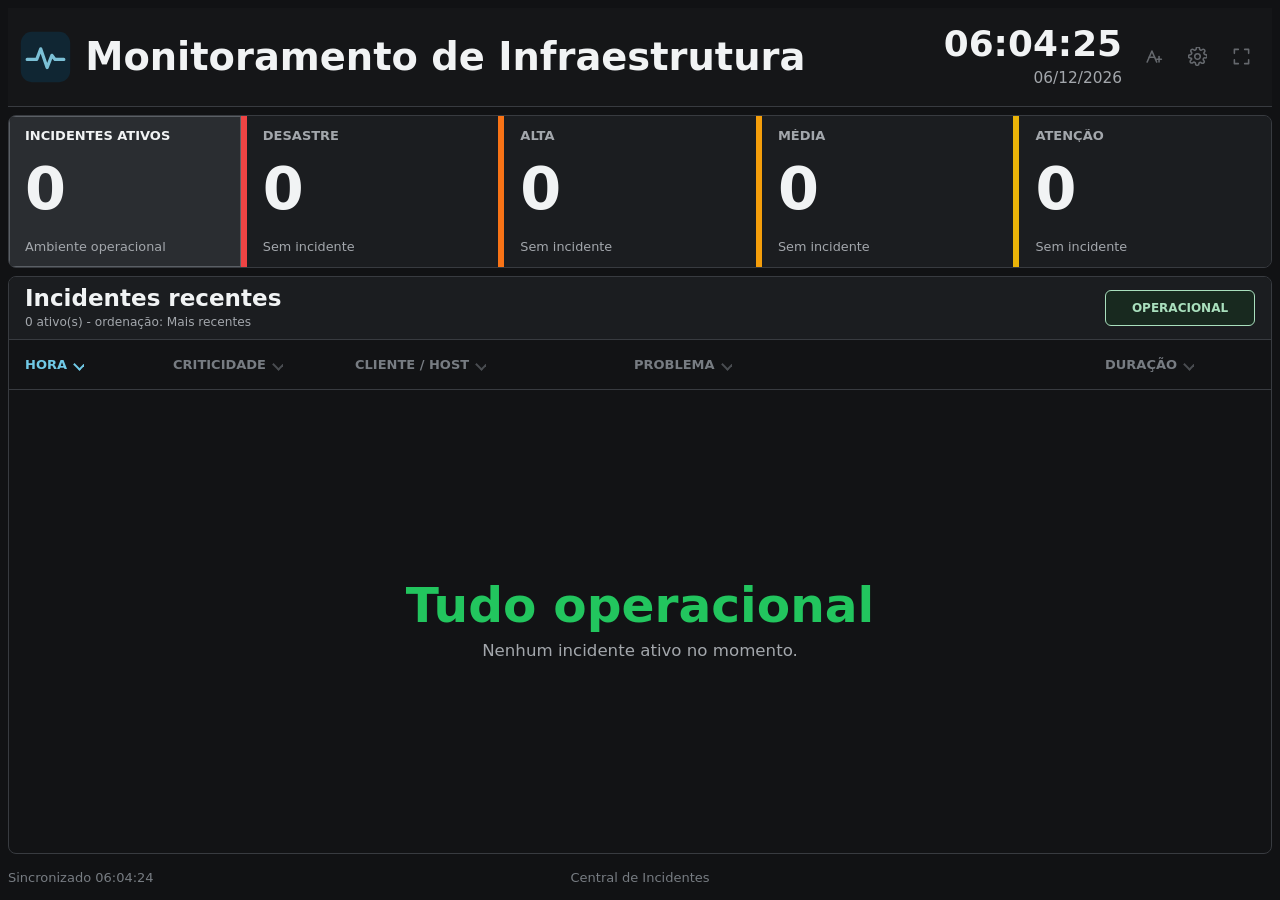
==== commit 1f8e6684: "feat: customize incident severity colors" ====
--- a/index.html
+++ b/index.html
@@ -1,27 +1,27 @@
-<!DOCTYPE html>
+<!DOCTYPE html>
 <html lang="pt-BR" data-theme="graphite">
-<head>
-  <meta charset="UTF-8" />
+<head>
+  <meta charset="UTF-8" />
   <meta name="viewport" content="width=device-width, initial-scale=1.0" />
   <title>Central de Incidentes - Monitoramento Zabbix</title>
   <link rel="icon" href="assets/favicon.svg?v=6" type="image/svg+xml" />
   <script src="theme.js?v=1"></script>
-  <link rel="stylesheet" href="dashboard.css?v=11" />
-</head>
-<body>
-  <div class="tv">
-    <header class="topbar">
+  <link rel="stylesheet" href="dashboard.css?v=12" />
+</head>
+<body>
+  <div class="tv">
+    <header class="topbar">
       <a class="brand" href="index.html" data-home-link aria-label="Ir para o início">
         <span class="brand-mark" aria-hidden="true">
           <img src="assets/logo-mark.svg?v=6" data-theme-logo alt="" />
         </span>
         <h1>Monitoramento de Infraestrutura</h1>
       </a>
-
-      <div class="top-right">
-        <div class="clock">
-          <div class="clock-time" id="clockTime">--:--:--</div>
-          <div class="clock-date" id="clockDate">--/--/----</div>
+
+      <div class="top-right">
+        <div class="clock">
+          <div class="clock-time" id="clockTime">--:--:--</div>
+          <div class="clock-date" id="clockDate">--/--/----</div>
         </div>
         <div class="utility-actions">
           <div class="font-control">
@@ -71,30 +71,30 @@
             </section>
           </div>
           <button class="icon-button" id="settingsButton" type="button" title="Configurações (atalho F2)" aria-label="Abrir configurações">
-            <svg class="icon" viewBox="0 0 24 24">
-              <path d="M12 15.5a3.5 3.5 0 1 0 0-7 3.5 3.5 0 0 0 0 7Z" />
-              <path d="M19.4 15a1.8 1.8 0 0 0 .36 1.98l.06.06a2.1 2.1 0 1 1-2.97 2.97l-.06-.06a1.8 1.8 0 0 0-1.98-.36 1.8 1.8 0 0 0-1.1 1.65V21a2.1 2.1 0 1 1-4.2 0v-.09a1.8 1.8 0 0 0-1.18-1.65 1.8 1.8 0 0 0-1.98.36l-.06.06a2.1 2.1 0 1 1-2.97-2.97l.06-.06A1.8 1.8 0 0 0 4.6 15a1.8 1.8 0 0 0-1.65-1.1H2.8a2.1 2.1 0 1 1 0-4.2h.09A1.8 1.8 0 0 0 4.54 8.5a1.8 1.8 0 0 0-.36-1.98l-.06-.06a2.1 2.1 0 1 1 2.97-2.97l.06.06a1.8 1.8 0 0 0 1.98.36h.08A1.8 1.8 0 0 0 10.4 2.3V2.1a2.1 2.1 0 1 1 4.2 0v.09a1.8 1.8 0 0 0 1.1 1.65 1.8 1.8 0 0 0 1.98-.36l.06-.06a2.1 2.1 0 1 1 2.97 2.97l-.06.06a1.8 1.8 0 0 0-.36 1.98v.08a1.8 1.8 0 0 0 1.65 1.1h.16a2.1 2.1 0 1 1 0 4.2h-.09A1.8 1.8 0 0 0 19.4 15Z" />
-            </svg>
-          </button>
-          <button class="icon-button" id="fullscreenButton" type="button" title="Entrar em tela cheia" aria-label="Entrar em tela cheia" aria-pressed="false">
-            <svg class="icon fullscreen-enter-icon" viewBox="0 0 24 24">
-              <path d="M8 3H3v5" />
-              <path d="M16 3h5v5" />
-              <path d="M8 21H3v-5" />
-              <path d="M16 21h5v-5" />
-            </svg>
-            <svg class="icon fullscreen-exit-icon" viewBox="0 0 24 24">
-              <path d="M3 8h5V3" />
-              <path d="M21 8h-5V3" />
-              <path d="M3 16h5v5" />
-              <path d="M21 16h-5v5" />
-            </svg>
-          </button>
-        </div>
-      </div>
-    </header>
-
-    <section class="summary" aria-label="Resumo operacional">
+            <svg class="icon" viewBox="0 0 24 24">
+              <path d="M12 15.5a3.5 3.5 0 1 0 0-7 3.5 3.5 0 0 0 0 7Z" />
+              <path d="M19.4 15a1.8 1.8 0 0 0 .36 1.98l.06.06a2.1 2.1 0 1 1-2.97 2.97l-.06-.06a1.8 1.8 0 0 0-1.98-.36 1.8 1.8 0 0 0-1.1 1.65V21a2.1 2.1 0 1 1-4.2 0v-.09a1.8 1.8 0 0 0-1.18-1.65 1.8 1.8 0 0 0-1.98.36l-.06.06a2.1 2.1 0 1 1-2.97-2.97l.06-.06A1.8 1.8 0 0 0 4.6 15a1.8 1.8 0 0 0-1.65-1.1H2.8a2.1 2.1 0 1 1 0-4.2h.09A1.8 1.8 0 0 0 4.54 8.5a1.8 1.8 0 0 0-.36-1.98l-.06-.06a2.1 2.1 0 1 1 2.97-2.97l.06.06a1.8 1.8 0 0 0 1.98.36h.08A1.8 1.8 0 0 0 10.4 2.3V2.1a2.1 2.1 0 1 1 4.2 0v.09a1.8 1.8 0 0 0 1.1 1.65 1.8 1.8 0 0 0 1.98-.36l.06-.06a2.1 2.1 0 1 1 2.97 2.97l-.06.06a1.8 1.8 0 0 0-.36 1.98v.08a1.8 1.8 0 0 0 1.65 1.1h.16a2.1 2.1 0 1 1 0 4.2h-.09A1.8 1.8 0 0 0 19.4 15Z" />
+            </svg>
+          </button>
+          <button class="icon-button" id="fullscreenButton" type="button" title="Entrar em tela cheia" aria-label="Entrar em tela cheia" aria-pressed="false">
+            <svg class="icon fullscreen-enter-icon" viewBox="0 0 24 24">
+              <path d="M8 3H3v5" />
+              <path d="M16 3h5v5" />
+              <path d="M8 21H3v-5" />
+              <path d="M16 21h5v-5" />
+            </svg>
+            <svg class="icon fullscreen-exit-icon" viewBox="0 0 24 24">
+              <path d="M3 8h5V3" />
+              <path d="M21 8h-5V3" />
+              <path d="M3 16h5v5" />
+              <path d="M21 16h-5v5" />
+            </svg>
+          </button>
+        </div>
+      </div>
+    </header>
+
+    <section class="summary" aria-label="Resumo operacional">
       <button class="card total-card" id="totalCard" type="button" data-severity-filter="all" aria-label="Mostrar todos os incidentes" aria-pressed="true">
         <div class="card-label">Incidentes ativos</div>
         <div class="card-number" id="totalProblems">0</div>
@@ -124,34 +124,34 @@
         <div class="card-number" id="countWarning">0</div>
         <div class="card-note" id="noteWarning">Sem incidente</div>
       </button>
-    </section>
-
-    <main class="incidents">
-      <div class="panel-head">
-        <div class="panel-title">
-          <h2>Incidentes recentes <span class="page-title" id="pageTitle"></span></h2>
+    </section>
+
+    <main class="incidents">
+      <div class="panel-head">
+        <div class="panel-title">
+          <h2>Incidentes recentes <span class="page-title" id="pageTitle"></span></h2>
           <div class="panel-subtitle" id="panelSubtitle">Aguardando atualização</div>
-        </div>
-        <div class="status-pill" id="statusPill">Sem dados</div>
-      </div>
-
-      <div class="table-head">
-        <button class="sort-button" type="button" data-sort-mode="recent">Hora</button>
-        <button class="sort-button" type="button" data-sort-mode="severity">Criticidade</button>
-        <button class="sort-button" type="button" data-sort-mode="client">Cliente / Host</button>
-        <button class="sort-button" type="button" data-sort-mode="problem">Problema</button>
+        </div>
+        <div class="status-pill" id="statusPill">Sem dados</div>
+      </div>
+
+      <div class="table-head">
+        <button class="sort-button" type="button" data-sort-mode="recent">Hora</button>
+        <button class="sort-button" type="button" data-sort-mode="severity">Criticidade</button>
+        <button class="sort-button" type="button" data-sort-mode="client">Cliente / Host</button>
+        <button class="sort-button" type="button" data-sort-mode="problem">Problema</button>
         <button class="sort-button" type="button" data-sort-mode="duration">Duração</button>
-      </div>
-
-      <div class="problem-list" id="problemList" aria-live="polite"></div>
-    </main>
-
-    <footer class="footer">
+      </div>
+
+      <div class="problem-list" id="problemList" aria-live="polite"></div>
+    </main>
+
+    <footer class="footer">
       <div class="footer-status" id="footerStatus">Aguardando configuração</div>
-      <div>Central de Incidentes</div>
-    </footer>
-  </div>
-
-  <script src="app.js?v=12"></script>
-</body>
-</html>
+      <div>Central de Incidentes</div>
+    </footer>
+  </div>
+
+  <script src="app.js?v=13"></script>
+</body>
+</html>
--- a/dashboard.css
+++ b/dashboard.css
@@ -1,98 +1,101 @@
-/* Dashboard base and TV layout */
-    * {
-      box-sizing: border-box;
-    }
-
-    :root {
-      --bg: #070b10;
-      --surface: #101923;
-      --surface-2: #152131;
-      --surface-3: #1d2b3a;
-      --border: #2a3a4c;
-      --text: #f8fafc;
-      --muted: #9fb0c4;
-      --muted-2: #6f8196;
-      --ok: #22c55e;
-      --info: #38bdf8;
+/* Dashboard base and TV layout */
+    * {
+      box-sizing: border-box;
+    }
+
+    :root {
+      --bg: #070b10;
+      --surface: #101923;
+      --surface-2: #152131;
+      --surface-3: #1d2b3a;
+      --border: #2a3a4c;
+      --text: #f8fafc;
+      --muted: #9fb0c4;
+      --muted-2: #6f8196;
+      --ok: #22c55e;
+      --info: #38bdf8;
       --disaster: #ef4444;
+      --disaster-text: #ffffff;
       --high: #f97316;
+      --high-text: #ffffff;
       --average: #f59e0b;
+      --average-text: #111827;
       --warning: #eab308;
-      --severity-dark-text: #111827;
-      --shadow: 0 22px 58px rgba(0, 0, 0, 0.42);
-      --incident-primary-size: clamp(18px, 1.35vw, 24px);
-      --incident-secondary-size: clamp(12px, 0.95vw, 17px);
-      --incident-meta-size: clamp(16px, 1.15vw, 20px);
-      --incident-duration-size: clamp(19px, 1.5vw, 26px);
-      --card-label-size: clamp(13px, 1vw, 17px);
-      --card-number-size: clamp(44px, 4.6vw, 76px);
-      --card-note-size: clamp(12px, 1vw, 17px);
-      --card-height-adjustment: 0px;
-    }
-
-    html,
-    body {
-      width: 100%;
-      height: 100%;
-      margin: 0;
-      overflow: hidden;
-      font-family: Inter, ui-sans-serif, system-ui, -apple-system, BlinkMacSystemFont, "Segoe UI", Arial, sans-serif;
-      background:
-        radial-gradient(circle at 12% 0%, rgba(56, 189, 248, 0.18), transparent 30%),
-        radial-gradient(circle at 90% 8%, rgba(34, 197, 94, 0.10), transparent 28%),
-        linear-gradient(180deg, #0a1017 0%, #070b10 48%, #05070b 100%);
-      color: var(--text);
-    }
-
-    button,
-    input,
-    select {
-      font: inherit;
-    }
-
-    button {
-      color: inherit;
-    }
-
-    .tv {
-      width: 100vw;
-      height: 100vh;
-      display: grid;
-      grid-template-rows: clamp(78px, 11vh, 104px) clamp(calc(126px + var(--card-height-adjustment)), calc(17vh + var(--card-height-adjustment)), calc(160px + var(--card-height-adjustment))) minmax(0, 1fr) 30px;
-      gap: 10px;
-      padding: 10px;
-    }
-
-    .tv.tv-1080p {
-      grid-template-rows: 88px calc(136px + var(--card-height-adjustment)) minmax(0, 1fr) 26px;
-      gap: 8px;
-      padding: 8px;
-    }
-
-    .topbar,
-    .card,
-    .incidents {
-      border: 1px solid var(--border);
-      border-radius: 8px;
-      background: rgba(16, 25, 35, 0.92);
-      box-shadow: var(--shadow);
-    }
-
+      --warning-text: #111827;
+      --shadow: 0 22px 58px rgba(0, 0, 0, 0.42);
+      --incident-primary-size: clamp(18px, 1.35vw, 24px);
+      --incident-secondary-size: clamp(12px, 0.95vw, 17px);
+      --incident-meta-size: clamp(16px, 1.15vw, 20px);
+      --incident-duration-size: clamp(19px, 1.5vw, 26px);
+      --card-label-size: clamp(13px, 1vw, 17px);
+      --card-number-size: clamp(44px, 4.6vw, 76px);
+      --card-note-size: clamp(12px, 1vw, 17px);
+      --card-height-adjustment: 0px;
+    }
+
+    html,
+    body {
+      width: 100%;
+      height: 100%;
+      margin: 0;
+      overflow: hidden;
+      font-family: Inter, ui-sans-serif, system-ui, -apple-system, BlinkMacSystemFont, "Segoe UI", Arial, sans-serif;
+      background:
+        radial-gradient(circle at 12% 0%, rgba(56, 189, 248, 0.18), transparent 30%),
+        radial-gradient(circle at 90% 8%, rgba(34, 197, 94, 0.10), transparent 28%),
+        linear-gradient(180deg, #0a1017 0%, #070b10 48%, #05070b 100%);
+      color: var(--text);
+    }
+
+    button,
+    input,
+    select {
+      font: inherit;
+    }
+
+    button {
+      color: inherit;
+    }
+
+    .tv {
+      width: 100vw;
+      height: 100vh;
+      display: grid;
+      grid-template-rows: clamp(78px, 11vh, 104px) clamp(calc(126px + var(--card-height-adjustment)), calc(17vh + var(--card-height-adjustment)), calc(160px + var(--card-height-adjustment))) minmax(0, 1fr) 30px;
+      gap: 10px;
+      padding: 10px;
+    }
+
+    .tv.tv-1080p {
+      grid-template-rows: 88px calc(136px + var(--card-height-adjustment)) minmax(0, 1fr) 26px;
+      gap: 8px;
+      padding: 8px;
+    }
+
+    .topbar,
+    .card,
+    .incidents {
+      border: 1px solid var(--border);
+      border-radius: 8px;
+      background: rgba(16, 25, 35, 0.92);
+      box-shadow: var(--shadow);
+    }
+
     .topbar {
       position: relative;
       z-index: 20;
       display: grid;
-      grid-template-columns: minmax(0, 1fr) auto;
-      align-items: center;
-      gap: 24px;
-      padding: 12px 18px;
+      grid-template-columns: minmax(0, 1fr) auto;
+      align-items: center;
+      gap: 24px;
+      padding: 12px 18px;
       overflow: visible;
-    }
-
-    .tv.tv-1080p .topbar {
-      padding: 8px 16px;
-    }
-
+    }
+
+    .tv.tv-1080p .topbar {
+      padding: 8px 16px;
+    }
+
     .brand {
       min-width: 0;
       display: flex;
@@ -100,15 +103,15 @@
       gap: 18px;
       color: inherit;
       text-decoration: none;
-    }
-
-    .brand-mark {
-      width: clamp(42px, 4.4vw, 62px);
-      height: clamp(42px, 4.4vw, 62px);
-      flex: 0 0 auto;
-      display: grid;
-      place-items: center;
-      border-radius: 8px;
+    }
+
+    .brand-mark {
+      width: clamp(42px, 4.4vw, 62px);
+      height: clamp(42px, 4.4vw, 62px);
+      flex: 0 0 auto;
+      display: grid;
+      place-items: center;
+      border-radius: 8px;
       background: transparent;
     }
 
@@ -391,88 +394,88 @@
     }
 
     .icon {
-      width: clamp(20px, 2vw, 28px);
-      height: clamp(20px, 2vw, 28px);
-      fill: none;
-      stroke: currentColor;
-      stroke-width: 2;
-      stroke-linecap: round;
-      stroke-linejoin: round;
-    }
-
-    h1 {
-      margin: 0;
-      padding-block: 1px;
-      font-size: clamp(30px, 3.6vw, 58px);
-      line-height: 1.1;
-      font-weight: 800;
-      letter-spacing: 0;
-      white-space: nowrap;
-      overflow: visible;
-    }
-
-    .top-right {
-      display: flex;
-      align-items: center;
-      gap: 12px;
-    }
-
-    .utility-actions {
-      display: flex;
-      align-items: center;
-      gap: 10px;
-    }
-
-    .clock {
-      min-width: 190px;
-      text-align: right;
-    }
-
-    .clock-time {
-      font-size: clamp(30px, 3.1vw, 50px);
-      line-height: 0.95;
-      font-weight: 800;
-      font-variant-numeric: tabular-nums;
-    }
-
-    .clock-date {
-      margin-top: 7px;
-      color: var(--muted);
-      font-size: clamp(14px, 1.2vw, 20px);
-      font-weight: 600;
-    }
-
-    .icon-button {
-      width: clamp(40px, 3.8vw, 52px);
-      height: clamp(40px, 3.8vw, 52px);
-      display: grid;
-      place-items: center;
-      border: 1px solid var(--border);
-      border-radius: 8px;
-      background: var(--surface-2);
-      cursor: pointer;
-      transition: transform 150ms ease, border-color 150ms ease, background 150ms ease;
-    }
-
+      width: clamp(20px, 2vw, 28px);
+      height: clamp(20px, 2vw, 28px);
+      fill: none;
+      stroke: currentColor;
+      stroke-width: 2;
+      stroke-linecap: round;
+      stroke-linejoin: round;
+    }
+
+    h1 {
+      margin: 0;
+      padding-block: 1px;
+      font-size: clamp(30px, 3.6vw, 58px);
+      line-height: 1.1;
+      font-weight: 800;
+      letter-spacing: 0;
+      white-space: nowrap;
+      overflow: visible;
+    }
+
+    .top-right {
+      display: flex;
+      align-items: center;
+      gap: 12px;
+    }
+
+    .utility-actions {
+      display: flex;
+      align-items: center;
+      gap: 10px;
+    }
+
+    .clock {
+      min-width: 190px;
+      text-align: right;
+    }
+
+    .clock-time {
+      font-size: clamp(30px, 3.1vw, 50px);
+      line-height: 0.95;
+      font-weight: 800;
+      font-variant-numeric: tabular-nums;
+    }
+
+    .clock-date {
+      margin-top: 7px;
+      color: var(--muted);
+      font-size: clamp(14px, 1.2vw, 20px);
+      font-weight: 600;
+    }
+
+    .icon-button {
+      width: clamp(40px, 3.8vw, 52px);
+      height: clamp(40px, 3.8vw, 52px);
+      display: grid;
+      place-items: center;
+      border: 1px solid var(--border);
+      border-radius: 8px;
+      background: var(--surface-2);
+      cursor: pointer;
+      transition: transform 150ms ease, border-color 150ms ease, background 150ms ease;
+    }
+
     .icon-button:hover,
     .icon-button:focus-visible {
-      outline: none;
-      transform: translateY(-1px);
-      border-color: #64748b;
-      background: var(--surface-3);
-    }
-
-    .icon-button:disabled {
-      cursor: progress;
-      color: var(--muted-2);
-      transform: none;
-    }
-
-    .fullscreen-exit-icon,
-    .icon-button.is-active .fullscreen-enter-icon {
-      display: none;
-    }
-
+      outline: none;
+      transform: translateY(-1px);
+      border-color: #64748b;
+      background: var(--surface-3);
+    }
+
+    .icon-button:disabled {
+      cursor: progress;
+      color: var(--muted-2);
+      transform: none;
+    }
+
+    .fullscreen-exit-icon,
+    .icon-button.is-active .fullscreen-enter-icon {
+      display: none;
+    }
+
     .icon-button.is-active .fullscreen-exit-icon {
       display: block;
     }
@@ -648,700 +651,700 @@
       cursor: default;
       opacity: 0.4;
     }
-
-    .summary {
-      min-width: 0;
-      display: grid;
-      grid-template-columns: minmax(210px, 0.9fr) repeat(4, minmax(150px, 1fr));
-      gap: 14px;
-    }
-
-    .card {
-      position: relative;
-      min-width: 0;
-      overflow: hidden;
-      padding: 14px 18px;
-      display: grid;
-      grid-template-rows: auto minmax(0, 1fr) auto;
-      align-items: center;
-      border-left: 8px solid var(--border);
-    }
-
-    .tv.tv-1080p .card {
-      padding: 12px 16px;
-    }
-
-    .card::after {
-      content: "";
-      position: absolute;
-      inset: 0;
-      background: linear-gradient(135deg, rgba(255, 255, 255, 0.10), transparent 44%);
-      pointer-events: none;
-    }
-
-    .total-card {
-      border-left-color: var(--ok);
-      background:
-        linear-gradient(135deg, rgba(34, 197, 94, 0.14), transparent 54%),
-        rgba(16, 25, 35, 0.92);
-    }
-
-    .total-card.alerting {
-      border-left-color: var(--disaster);
-      background:
-        linear-gradient(135deg, rgba(239, 68, 68, 0.17), transparent 54%),
-        rgba(16, 25, 35, 0.92);
-    }
-
-    .card[data-severity="5"] {
-      border-left-color: var(--disaster);
-    }
-
-    .card[data-severity="4"] {
-      border-left-color: var(--high);
-    }
-
-    .card[data-severity="3"] {
-      border-left-color: var(--average);
-    }
-
-    .card[data-severity="2"] {
-      border-left-color: var(--warning);
-    }
-
-    .card-label {
-      position: relative;
-      z-index: 1;
-      color: var(--muted);
-      font-size: clamp(13px, 1.12vw, 19px);
-      line-height: 1;
-      font-weight: 700;
-      letter-spacing: 0.08em;
-      text-transform: uppercase;
-      white-space: nowrap;
-      overflow: hidden;
-      text-overflow: ellipsis;
-    }
-
-    .card-number {
-      position: relative;
-      z-index: 1;
-      margin-top: 4px;
-      font-size: clamp(46px, 5.1vw, 84px);
-      line-height: 0.85;
-      font-weight: 900;
-      font-variant-numeric: tabular-nums;
-    }
-
-    .card-note {
-      position: relative;
-      z-index: 1;
-      margin-top: 4px;
-      color: var(--muted);
-      font-size: clamp(12px, 1vw, 17px);
-      font-weight: 550;
-      white-space: nowrap;
-      overflow: hidden;
-      text-overflow: ellipsis;
-    }
-
-    .incidents {
-      min-height: 0;
-      display: grid;
-      grid-template-rows: clamp(54px, 7vh, 64px) clamp(42px, 5.6vh, 58px) minmax(0, 1fr);
-      overflow: hidden;
-    }
-
-    .panel-head {
-      min-width: 0;
-      display: flex;
-      align-items: center;
-      justify-content: space-between;
-      gap: 18px;
-      padding: 0 18px;
-      border-bottom: 1px solid var(--border);
-      background: rgba(21, 33, 49, 0.82);
-    }
-
-    .panel-title {
-      min-width: 0;
-    }
-
-    .panel-title h2 {
-      margin: 0;
-      font-size: clamp(22px, 2vw, 32px);
-      line-height: 1;
-      font-weight: 800;
-      letter-spacing: 0;
-    }
-
-    .page-title {
-      color: #dbeafe;
-      font-size: 0.72em;
-      font-weight: 650;
-      white-space: nowrap;
-    }
-
-    .panel-subtitle {
-      margin-top: 4px;
-      color: var(--muted);
-      font-size: clamp(12px, 0.95vw, 15px);
-      font-weight: 500;
-      white-space: nowrap;
-      overflow: hidden;
-      text-overflow: ellipsis;
-    }
-
-    .status-pill {
-      flex: 0 0 auto;
-      min-width: 184px;
-      height: 40px;
-      display: inline-flex;
-      align-items: center;
-      justify-content: center;
-      padding: 0 18px;
-      border-radius: 999px;
-      border: 1px solid rgba(34, 197, 94, 0.38);
-      color: #bff7d0;
-      background: rgba(34, 197, 94, 0.12);
-      font-size: clamp(13px, 1vw, 17px);
-      font-weight: 750;
-      text-transform: uppercase;
-      letter-spacing: 0.05em;
-      white-space: nowrap;
-    }
-
-    .status-pill.alerting {
-      border-color: rgba(239, 68, 68, 0.46);
-      color: #fecaca;
-      background: rgba(239, 68, 68, 0.14);
-    }
-
-    .status-pill.warning {
-      border-color: rgba(245, 158, 11, 0.46);
-      color: #fde68a;
-      background: rgba(245, 158, 11, 0.12);
-    }
-
-    .table-head,
-    .problem-row {
-      display: grid;
-      grid-template-columns: 132px 166px minmax(250px, 0.78fr) minmax(440px, 1.35fr) 150px;
-      gap: 16px;
-      align-items: center;
-    }
-
-    .table-head {
-      padding: 0 18px;
-      border-bottom: 1px solid var(--border);
-      background: rgba(10, 16, 23, 0.72);
-      color: var(--muted);
-      font-size: clamp(14px, 1.12vw, 19px);
-      font-weight: 700;
-      text-transform: uppercase;
-      letter-spacing: 0.08em;
-    }
-
-    .sort-button {
-      width: fit-content;
-      max-width: 100%;
-      display: inline-flex;
-      align-items: center;
-      gap: 8px;
-      border: 0;
-      padding: 0;
-      color: inherit;
-      background: transparent;
-      cursor: pointer;
-      font: inherit;
-      font-weight: inherit;
-      letter-spacing: inherit;
-      text-transform: inherit;
-      white-space: nowrap;
-      overflow: hidden;
-      text-overflow: ellipsis;
-    }
-
-    .sort-button::after {
-      content: "";
-      width: 7px;
-      height: 7px;
-      border-right: 2px solid currentColor;
-      border-bottom: 2px solid currentColor;
-      transform: rotate(45deg);
-      opacity: 0.32;
-      flex: 0 0 auto;
-    }
-
-    .sort-button.active {
-      color: var(--info);
-    }
-
-    .sort-button.active::after {
-      opacity: 1;
-    }
-
-    .sort-button:hover,
-    .sort-button:focus-visible {
-      color: var(--text);
-      outline: none;
-    }
-
-    .problem-list {
-      min-height: 0;
-      overflow-y: auto;
-      overflow-x: hidden;
-      overscroll-behavior: contain;
-      scrollbar-color: #4d6278 #0b1118;
-      scrollbar-width: thin;
-    }
-
-    .problem-list::-webkit-scrollbar {
-      width: 12px;
-    }
-
-    .problem-list::-webkit-scrollbar-track {
-      background: #0b1118;
-    }
-
-    .problem-list::-webkit-scrollbar-thumb {
-      background: #4d6278;
-      border: 3px solid #0b1118;
-      border-radius: 999px;
-    }
-
-    .problem-row {
-      min-height: calc(var(--row-height) * 1px);
-      padding: 10px 18px;
-      border-bottom: 1px solid rgba(255, 255, 255, 0.07);
-      background: rgba(21, 33, 49, 0.72);
-    }
-
-    .problem-row:nth-child(even) {
-      background: rgba(17, 27, 39, 0.86);
-    }
-
-    .problem-row.resolved {
-      opacity: 0.72;
-      background:
-        linear-gradient(90deg, rgba(34, 197, 94, 0.13), transparent 44%),
-        rgba(14, 30, 26, 0.76);
-    }
-
-    .problem-row.resolved:nth-child(even) {
-      background:
-        linear-gradient(90deg, rgba(34, 197, 94, 0.12), transparent 44%),
-        rgba(12, 25, 24, 0.82);
-    }
-
-    .problem-list.compact .problem-row {
-      padding-top: 4px;
-      padding-bottom: 4px;
-    }
-
-    .problem-list.compact .severity-badge {
-      height: 40px;
-      font-size: clamp(16px, 1.25vw, 21px);
-    }
-
-    .problem-list.compact .event-time {
-      font-size: clamp(17px, 1.25vw, 22px);
-    }
-
-    .problem-list.compact .primary,
-    .problem-list.compact .problem-name {
-      font-size: clamp(19px, 1.55vw, 27px);
-      line-height: 1.05;
-    }
-
-    .problem-list.compact .problem-name {
-      -webkit-line-clamp: 1;
-    }
-
-    .problem-list.compact .secondary {
-      margin-top: 2px;
-      font-size: clamp(13px, 1.05vw, 18px);
-      line-height: 1.05;
-    }
-
-    .problem-list.compact .duration {
-      font-size: clamp(21px, 1.9vw, 32px);
-    }
-
-    .severity-badge {
-      width: 100%;
-      max-width: 142px;
-      min-width: 0;
-      height: 48px;
-      display: inline-flex;
-      align-items: center;
-      justify-content: center;
-      padding: 0 14px;
-      border-radius: 8px;
-      color: #fff;
-      font-size: clamp(17px, 1.5vw, 25px);
-      font-weight: 800;
-      text-transform: uppercase;
-      letter-spacing: 0.04em;
-      white-space: nowrap;
-      overflow: hidden;
-      text-overflow: ellipsis;
-      border: 1px solid rgba(255, 255, 255, 0.12);
-    }
-
-    .event-time {
-      color: var(--info);
-      font-size: clamp(18px, 1.42vw, 25px);
-      font-weight: 700;
-      font-variant-numeric: tabular-nums;
-      white-space: nowrap;
-      overflow: hidden;
-      text-overflow: ellipsis;
-    }
-
+
+    .summary {
+      min-width: 0;
+      display: grid;
+      grid-template-columns: minmax(210px, 0.9fr) repeat(4, minmax(150px, 1fr));
+      gap: 14px;
+    }
+
+    .card {
+      position: relative;
+      min-width: 0;
+      overflow: hidden;
+      padding: 14px 18px;
+      display: grid;
+      grid-template-rows: auto minmax(0, 1fr) auto;
+      align-items: center;
+      border-left: 8px solid var(--border);
+    }
+
+    .tv.tv-1080p .card {
+      padding: 12px 16px;
+    }
+
+    .card::after {
+      content: "";
+      position: absolute;
+      inset: 0;
+      background: linear-gradient(135deg, rgba(255, 255, 255, 0.10), transparent 44%);
+      pointer-events: none;
+    }
+
+    .total-card {
+      border-left-color: var(--ok);
+      background:
+        linear-gradient(135deg, rgba(34, 197, 94, 0.14), transparent 54%),
+        rgba(16, 25, 35, 0.92);
+    }
+
+    .total-card.alerting {
+      border-left-color: var(--disaster);
+      background:
+        linear-gradient(135deg, rgba(239, 68, 68, 0.17), transparent 54%),
+        rgba(16, 25, 35, 0.92);
+    }
+
+    .card[data-severity="5"] {
+      border-left-color: var(--disaster);
+    }
+
+    .card[data-severity="4"] {
+      border-left-color: var(--high);
+    }
+
+    .card[data-severity="3"] {
+      border-left-color: var(--average);
+    }
+
+    .card[data-severity="2"] {
+      border-left-color: var(--warning);
+    }
+
+    .card-label {
+      position: relative;
+      z-index: 1;
+      color: var(--muted);
+      font-size: clamp(13px, 1.12vw, 19px);
+      line-height: 1;
+      font-weight: 700;
+      letter-spacing: 0.08em;
+      text-transform: uppercase;
+      white-space: nowrap;
+      overflow: hidden;
+      text-overflow: ellipsis;
+    }
+
+    .card-number {
+      position: relative;
+      z-index: 1;
+      margin-top: 4px;
+      font-size: clamp(46px, 5.1vw, 84px);
+      line-height: 0.85;
+      font-weight: 900;
+      font-variant-numeric: tabular-nums;
+    }
+
+    .card-note {
+      position: relative;
+      z-index: 1;
+      margin-top: 4px;
+      color: var(--muted);
+      font-size: clamp(12px, 1vw, 17px);
+      font-weight: 550;
+      white-space: nowrap;
+      overflow: hidden;
+      text-overflow: ellipsis;
+    }
+
+    .incidents {
+      min-height: 0;
+      display: grid;
+      grid-template-rows: clamp(54px, 7vh, 64px) clamp(42px, 5.6vh, 58px) minmax(0, 1fr);
+      overflow: hidden;
+    }
+
+    .panel-head {
+      min-width: 0;
+      display: flex;
+      align-items: center;
+      justify-content: space-between;
+      gap: 18px;
+      padding: 0 18px;
+      border-bottom: 1px solid var(--border);
+      background: rgba(21, 33, 49, 0.82);
+    }
+
+    .panel-title {
+      min-width: 0;
+    }
+
+    .panel-title h2 {
+      margin: 0;
+      font-size: clamp(22px, 2vw, 32px);
+      line-height: 1;
+      font-weight: 800;
+      letter-spacing: 0;
+    }
+
+    .page-title {
+      color: #dbeafe;
+      font-size: 0.72em;
+      font-weight: 650;
+      white-space: nowrap;
+    }
+
+    .panel-subtitle {
+      margin-top: 4px;
+      color: var(--muted);
+      font-size: clamp(12px, 0.95vw, 15px);
+      font-weight: 500;
+      white-space: nowrap;
+      overflow: hidden;
+      text-overflow: ellipsis;
+    }
+
+    .status-pill {
+      flex: 0 0 auto;
+      min-width: 184px;
+      height: 40px;
+      display: inline-flex;
+      align-items: center;
+      justify-content: center;
+      padding: 0 18px;
+      border-radius: 999px;
+      border: 1px solid rgba(34, 197, 94, 0.38);
+      color: #bff7d0;
+      background: rgba(34, 197, 94, 0.12);
+      font-size: clamp(13px, 1vw, 17px);
+      font-weight: 750;
+      text-transform: uppercase;
+      letter-spacing: 0.05em;
+      white-space: nowrap;
+    }
+
+    .status-pill.alerting {
+      border-color: rgba(239, 68, 68, 0.46);
+      color: #fecaca;
+      background: rgba(239, 68, 68, 0.14);
+    }
+
+    .status-pill.warning {
+      border-color: rgba(245, 158, 11, 0.46);
+      color: #fde68a;
+      background: rgba(245, 158, 11, 0.12);
+    }
+
+    .table-head,
+    .problem-row {
+      display: grid;
+      grid-template-columns: 132px 166px minmax(250px, 0.78fr) minmax(440px, 1.35fr) 150px;
+      gap: 16px;
+      align-items: center;
+    }
+
+    .table-head {
+      padding: 0 18px;
+      border-bottom: 1px solid var(--border);
+      background: rgba(10, 16, 23, 0.72);
+      color: var(--muted);
+      font-size: clamp(14px, 1.12vw, 19px);
+      font-weight: 700;
+      text-transform: uppercase;
+      letter-spacing: 0.08em;
+    }
+
+    .sort-button {
+      width: fit-content;
+      max-width: 100%;
+      display: inline-flex;
+      align-items: center;
+      gap: 8px;
+      border: 0;
+      padding: 0;
+      color: inherit;
+      background: transparent;
+      cursor: pointer;
+      font: inherit;
+      font-weight: inherit;
+      letter-spacing: inherit;
+      text-transform: inherit;
+      white-space: nowrap;
+      overflow: hidden;
+      text-overflow: ellipsis;
+    }
+
+    .sort-button::after {
+      content: "";
+      width: 7px;
+      height: 7px;
+      border-right: 2px solid currentColor;
+      border-bottom: 2px solid currentColor;
+      transform: rotate(45deg);
+      opacity: 0.32;
+      flex: 0 0 auto;
+    }
+
+    .sort-button.active {
+      color: var(--info);
+    }
+
+    .sort-button.active::after {
+      opacity: 1;
+    }
+
+    .sort-button:hover,
+    .sort-button:focus-visible {
+      color: var(--text);
+      outline: none;
+    }
+
+    .problem-list {
+      min-height: 0;
+      overflow-y: auto;
+      overflow-x: hidden;
+      overscroll-behavior: contain;
+      scrollbar-color: #4d6278 #0b1118;
+      scrollbar-width: thin;
+    }
+
+    .problem-list::-webkit-scrollbar {
+      width: 12px;
+    }
+
+    .problem-list::-webkit-scrollbar-track {
+      background: #0b1118;
+    }
+
+    .problem-list::-webkit-scrollbar-thumb {
+      background: #4d6278;
+      border: 3px solid #0b1118;
+      border-radius: 999px;
+    }
+
+    .problem-row {
+      min-height: calc(var(--row-height) * 1px);
+      padding: 10px 18px;
+      border-bottom: 1px solid rgba(255, 255, 255, 0.07);
+      background: rgba(21, 33, 49, 0.72);
+    }
+
+    .problem-row:nth-child(even) {
+      background: rgba(17, 27, 39, 0.86);
+    }
+
+    .problem-row.resolved {
+      opacity: 0.72;
+      background:
+        linear-gradient(90deg, rgba(34, 197, 94, 0.13), transparent 44%),
+        rgba(14, 30, 26, 0.76);
+    }
+
+    .problem-row.resolved:nth-child(even) {
+      background:
+        linear-gradient(90deg, rgba(34, 197, 94, 0.12), transparent 44%),
+        rgba(12, 25, 24, 0.82);
+    }
+
+    .problem-list.compact .problem-row {
+      padding-top: 4px;
+      padding-bottom: 4px;
+    }
+
+    .problem-list.compact .severity-badge {
+      height: 40px;
+      font-size: clamp(16px, 1.25vw, 21px);
+    }
+
+    .problem-list.compact .event-time {
+      font-size: clamp(17px, 1.25vw, 22px);
+    }
+
+    .problem-list.compact .primary,
+    .problem-list.compact .problem-name {
+      font-size: clamp(19px, 1.55vw, 27px);
+      line-height: 1.05;
+    }
+
+    .problem-list.compact .problem-name {
+      -webkit-line-clamp: 1;
+    }
+
+    .problem-list.compact .secondary {
+      margin-top: 2px;
+      font-size: clamp(13px, 1.05vw, 18px);
+      line-height: 1.05;
+    }
+
+    .problem-list.compact .duration {
+      font-size: clamp(21px, 1.9vw, 32px);
+    }
+
+    .severity-badge {
+      width: 100%;
+      max-width: 142px;
+      min-width: 0;
+      height: 48px;
+      display: inline-flex;
+      align-items: center;
+      justify-content: center;
+      padding: 0 14px;
+      border-radius: 8px;
+      color: #fff;
+      font-size: clamp(17px, 1.5vw, 25px);
+      font-weight: 800;
+      text-transform: uppercase;
+      letter-spacing: 0.04em;
+      white-space: nowrap;
+      overflow: hidden;
+      text-overflow: ellipsis;
+      border: 1px solid rgba(255, 255, 255, 0.12);
+    }
+
+    .event-time {
+      color: var(--info);
+      font-size: clamp(18px, 1.42vw, 25px);
+      font-weight: 700;
+      font-variant-numeric: tabular-nums;
+      white-space: nowrap;
+      overflow: hidden;
+      text-overflow: ellipsis;
+    }
+
     .severity-badge.sev-5 {
+      color: var(--disaster-text);
       background: var(--disaster);
     }
 
     .severity-badge.sev-4 {
+      color: var(--high-text);
       background: var(--high);
     }
 
     .severity-badge.sev-3 {
-      color: var(--severity-dark-text);
+      color: var(--average-text);
       background: var(--average);
-      border-color: rgba(245, 158, 11, 0.84);
     }
 
     .severity-badge.sev-2 {
-      color: var(--severity-dark-text);
+      color: var(--warning-text);
       background: var(--warning);
-      border-color: rgba(234, 179, 8, 0.84);
-    }
-
-    .entity,
-    .problem-cell {
-      min-width: 0;
-    }
-
+    }
+
+    .entity,
+    .problem-cell {
+      min-width: 0;
+    }
+
     .problem-list .primary {
-      min-width: 0;
-      font-size: clamp(22px, 2vw, 34px);
-      line-height: 1.12;
-      font-weight: 700;
-      white-space: nowrap;
-      overflow: hidden;
-      text-overflow: ellipsis;
-    }
-
-    .secondary {
-      min-width: 0;
-      margin-top: 7px;
-      color: var(--muted);
-      font-size: clamp(15px, 1.28vw, 22px);
-      line-height: 1.16;
-      font-weight: 500;
-      white-space: nowrap;
-      overflow: hidden;
-      text-overflow: ellipsis;
-    }
-
-    .problem-name {
-      min-width: 0;
-      font-size: clamp(22px, 1.95vw, 34px);
-      line-height: 1.12;
-      font-weight: 650;
-      display: -webkit-box;
-      -webkit-line-clamp: 2;
-      -webkit-box-orient: vertical;
-      overflow: hidden;
-    }
-
-    .duration {
-      justify-self: end;
-      color: #dbeafe;
-      font-size: clamp(24px, 2.3vw, 40px);
-      font-weight: 750;
-      font-variant-numeric: tabular-nums;
-      white-space: nowrap;
-    }
-
-    .empty,
-    .error,
-    .setup {
-      height: 100%;
-      display: grid;
-      place-items: center;
-      padding: 44px;
-      text-align: center;
-    }
-
-    .empty-title,
-    .error-title,
-    .setup-title {
-      font-size: clamp(42px, 4.8vw, 78px);
-      line-height: 0.95;
-      font-weight: 800;
-      letter-spacing: 0;
-    }
-
-    .empty-title {
-      color: var(--ok);
-      font-size: clamp(34px, 3.8vw, 56px);
-      font-weight: 750;
-    }
-
-    .error-title {
-      color: #fecaca;
-    }
-
-    .setup-title {
-      color: var(--info);
-    }
-
-    .empty-sub,
-    .error-sub,
-    .setup-sub {
-      max-width: 1040px;
-      margin: 20px auto 0;
-      color: var(--muted);
-      font-size: clamp(20px, 1.75vw, 30px);
-      line-height: 1.28;
-      font-weight: 500;
-    }
-
-    .empty-sub {
-      margin-top: 12px;
-      font-size: clamp(16px, 1.3vw, 22px);
-    }
-
-    .footer {
-      min-width: 0;
-      display: grid;
-      grid-template-columns: minmax(0, 1fr) auto minmax(0, 1fr);
-      align-items: center;
-      gap: 16px;
-      color: var(--muted-2);
-      font-size: 14px;
-      font-weight: 500;
-    }
-
-    .footer-status {
-      min-width: 0;
-      white-space: nowrap;
-      overflow: hidden;
-      text-overflow: ellipsis;
-    }
-
-    .action {
-      height: 42px;
-      display: inline-flex;
-      align-items: center;
-      justify-content: center;
-      padding: 0 16px;
-      border: 1px solid var(--border);
-      border-radius: 8px;
-      background: var(--surface-2);
-      color: var(--text);
-      cursor: pointer;
-      font-size: 14px;
-      font-weight: 700;
-    }
-
-    .action.primary {
-      color: #07110e;
-      border-color: transparent;
-      background: var(--ok);
-    }
-
-    .action:disabled {
-      cursor: wait;
-      opacity: 0.58;
-    }
-
-
-/* Responsive dashboard layout */
-    @media (max-height: 820px) and (min-width: 821px) {
-      .topbar {
-        gap: 20px;
-        padding: 7px 16px;
-      }
-
-      .brand {
-        gap: 14px;
-      }
-
-      h1 {
-        font-size: clamp(28px, 3vw, 48px);
-      }
-
-      .top-right {
-        gap: 10px;
-      }
-
-      .clock {
-        min-width: 180px;
-      }
-
-      .clock-time {
-        font-size: clamp(28px, 2.8vw, 46px);
-      }
-
-      .clock-date {
-        margin-top: 3px;
-        font-size: clamp(13px, 1vw, 17px);
-        line-height: 1;
-      }
-
-      .icon-button {
-        width: clamp(40px, 3.4vw, 48px);
-        height: clamp(40px, 3.4vw, 48px);
-      }
-    }
-
-    @media (max-width: 1180px) {
-      .tv {
-        grid-template-rows: 92px calc(150px + var(--card-height-adjustment)) minmax(0, 1fr) 30px;
-        padding: 12px;
-        gap: 10px;
-      }
-
-      .summary {
-        grid-template-columns: repeat(5, minmax(0, 1fr));
-      }
-
-      .table-head,
-      .problem-row {
-        grid-template-columns: 108px 136px minmax(206px, 0.76fr) minmax(330px, 1.22fr) 124px;
-        gap: 10px;
-      }
-    }
-
-    @media (max-width: 820px) {
-      html,
-      body {
-        overflow: auto;
-      }
-
-      .tv {
-        height: auto;
-        min-height: 100vh;
-        grid-template-rows: auto auto minmax(520px, 1fr) 34px;
-      }
-
-      .topbar {
-        grid-template-columns: 1fr;
-      }
-
-      h1 {
-        white-space: normal;
-      }
-
-      .top-right {
-        justify-content: space-between;
-      }
-
-      .clock {
-        text-align: left;
-      }
-
-      .summary {
-        grid-template-columns: repeat(2, minmax(0, 1fr));
-      }
-
-      .total-card {
-        grid-column: 1 / -1;
-      }
-
-      .table-head {
-        display: none;
-      }
-
-      .problem-row {
-        grid-template-columns: 1fr auto;
-        grid-template-areas:
-          "time dur"
-          "sev sev"
-          "entity entity"
-          "problem problem";
-        align-items: start;
-      }
-
-      .event-time {
-        grid-area: time;
-      }
-
-      .severity-badge {
-        grid-area: sev;
-      }
-
-      .entity {
-        grid-area: entity;
-      }
-
-      .problem-cell {
-        grid-area: problem;
-      }
-
-      .duration {
-        grid-area: dur;
-      }
-    }
-
-/* Refined visual language */
-:root {
-  --bg: #0d151d;
-  --surface: #101a23;
-  --surface-2: #14212b;
-  --surface-3: #1b2a35;
-  --border: #2b3c49;
-  --text: #f4f7f9;
-  --muted: #93a6b8;
-  --muted-2: #697d8e;
-  --info: #4cc9f0;
-  --shadow: none;
-}
-
-html,
-body {
-  background: #0d151d;
-}
-
-.tv {
-  gap: 8px;
-  padding: 8px;
-}
-
-.topbar {
-  padding-inline: 12px;
-  border: 0;
-  border-bottom: 1px solid #2b3c49;
-  border-radius: 0;
-  background: #0d151d;
-  box-shadow: none;
-}
-
-.brand {
-  gap: 14px;
-}
-
+      min-width: 0;
+      font-size: clamp(22px, 2vw, 34px);
+      line-height: 1.12;
+      font-weight: 700;
+      white-space: nowrap;
+      overflow: hidden;
+      text-overflow: ellipsis;
+    }
+
+    .secondary {
+      min-width: 0;
+      margin-top: 7px;
+      color: var(--muted);
+      font-size: clamp(15px, 1.28vw, 22px);
+      line-height: 1.16;
+      font-weight: 500;
+      white-space: nowrap;
+      overflow: hidden;
+      text-overflow: ellipsis;
+    }
+
+    .problem-name {
+      min-width: 0;
+      font-size: clamp(22px, 1.95vw, 34px);
+      line-height: 1.12;
+      font-weight: 650;
+      display: -webkit-box;
+      -webkit-line-clamp: 2;
+      -webkit-box-orient: vertical;
+      overflow: hidden;
+    }
+
+    .duration {
+      justify-self: end;
+      color: #dbeafe;
+      font-size: clamp(24px, 2.3vw, 40px);
+      font-weight: 750;
+      font-variant-numeric: tabular-nums;
+      white-space: nowrap;
+    }
+
+    .empty,
+    .error,
+    .setup {
+      height: 100%;
+      display: grid;
+      place-items: center;
+      padding: 44px;
+      text-align: center;
+    }
+
+    .empty-title,
+    .error-title,
+    .setup-title {
+      font-size: clamp(42px, 4.8vw, 78px);
+      line-height: 0.95;
+      font-weight: 800;
+      letter-spacing: 0;
+    }
+
+    .empty-title {
+      color: var(--ok);
+      font-size: clamp(34px, 3.8vw, 56px);
+      font-weight: 750;
+    }
+
+    .error-title {
+      color: #fecaca;
+    }
+
+    .setup-title {
+      color: var(--info);
+    }
+
+    .empty-sub,
+    .error-sub,
+    .setup-sub {
+      max-width: 1040px;
+      margin: 20px auto 0;
+      color: var(--muted);
+      font-size: clamp(20px, 1.75vw, 30px);
+      line-height: 1.28;
+      font-weight: 500;
+    }
+
+    .empty-sub {
+      margin-top: 12px;
+      font-size: clamp(16px, 1.3vw, 22px);
+    }
+
+    .footer {
+      min-width: 0;
+      display: grid;
+      grid-template-columns: minmax(0, 1fr) auto minmax(0, 1fr);
+      align-items: center;
+      gap: 16px;
+      color: var(--muted-2);
+      font-size: 14px;
+      font-weight: 500;
+    }
+
+    .footer-status {
+      min-width: 0;
+      white-space: nowrap;
+      overflow: hidden;
+      text-overflow: ellipsis;
+    }
+
+    .action {
+      height: 42px;
+      display: inline-flex;
+      align-items: center;
+      justify-content: center;
+      padding: 0 16px;
+      border: 1px solid var(--border);
+      border-radius: 8px;
+      background: var(--surface-2);
+      color: var(--text);
+      cursor: pointer;
+      font-size: 14px;
+      font-weight: 700;
+    }
+
+    .action.primary {
+      color: #07110e;
+      border-color: transparent;
+      background: var(--ok);
+    }
+
+    .action:disabled {
+      cursor: wait;
+      opacity: 0.58;
+    }
+
+
+/* Responsive dashboard layout */
+    @media (max-height: 820px) and (min-width: 821px) {
+      .topbar {
+        gap: 20px;
+        padding: 7px 16px;
+      }
+
+      .brand {
+        gap: 14px;
+      }
+
+      h1 {
+        font-size: clamp(28px, 3vw, 48px);
+      }
+
+      .top-right {
+        gap: 10px;
+      }
+
+      .clock {
+        min-width: 180px;
+      }
+
+      .clock-time {
+        font-size: clamp(28px, 2.8vw, 46px);
+      }
+
+      .clock-date {
+        margin-top: 3px;
+        font-size: clamp(13px, 1vw, 17px);
+        line-height: 1;
+      }
+
+      .icon-button {
+        width: clamp(40px, 3.4vw, 48px);
+        height: clamp(40px, 3.4vw, 48px);
+      }
+    }
+
+    @media (max-width: 1180px) {
+      .tv {
+        grid-template-rows: 92px calc(150px + var(--card-height-adjustment)) minmax(0, 1fr) 30px;
+        padding: 12px;
+        gap: 10px;
+      }
+
+      .summary {
+        grid-template-columns: repeat(5, minmax(0, 1fr));
+      }
+
+      .table-head,
+      .problem-row {
+        grid-template-columns: 108px 136px minmax(206px, 0.76fr) minmax(330px, 1.22fr) 124px;
+        gap: 10px;
+      }
+    }
+
+    @media (max-width: 820px) {
+      html,
+      body {
+        overflow: auto;
+      }
+
+      .tv {
+        height: auto;
+        min-height: 100vh;
+        grid-template-rows: auto auto minmax(520px, 1fr) 34px;
+      }
+
+      .topbar {
+        grid-template-columns: 1fr;
+      }
+
+      h1 {
+        white-space: normal;
+      }
+
+      .top-right {
+        justify-content: space-between;
+      }
+
+      .clock {
+        text-align: left;
+      }
+
+      .summary {
+        grid-template-columns: repeat(2, minmax(0, 1fr));
+      }
+
+      .total-card {
+        grid-column: 1 / -1;
+      }
+
+      .table-head {
+        display: none;
+      }
+
+      .problem-row {
+        grid-template-columns: 1fr auto;
+        grid-template-areas:
+          "time dur"
+          "sev sev"
+          "entity entity"
+          "problem problem";
+        align-items: start;
+      }
+
+      .event-time {
+        grid-area: time;
+      }
+
+      .severity-badge {
+        grid-area: sev;
+      }
+
+      .entity {
+        grid-area: entity;
+      }
+
+      .problem-cell {
+        grid-area: problem;
+      }
+
+      .duration {
+        grid-area: dur;
+      }
+    }
+
+/* Refined visual language */
+:root {
+  --bg: #0d151d;
+  --surface: #101a23;
+  --surface-2: #14212b;
+  --surface-3: #1b2a35;
+  --border: #2b3c49;
+  --text: #f4f7f9;
+  --muted: #93a6b8;
+  --muted-2: #697d8e;
+  --info: #4cc9f0;
+  --shadow: none;
+}
+
+html,
+body {
+  background: #0d151d;
+}
+
+.tv {
+  gap: 8px;
+  padding: 8px;
+}
+
+.topbar {
+  padding-inline: 12px;
+  border: 0;
+  border-bottom: 1px solid #2b3c49;
+  border-radius: 0;
+  background: #0d151d;
+  box-shadow: none;
+}
+
+.brand {
+  gap: 14px;
+}
+
 .brand-mark {
   width: clamp(42px, 4vw, 56px);
   height: clamp(42px, 4vw, 56px);
   border: 0;
   background: transparent;
 }
-
-h1 {
-  font-size: clamp(30px, 3vw, 50px);
-  font-weight: 650;
-}
-
-.clock-time {
-  font-size: clamp(30px, 2.8vw, 46px);
-  font-weight: 700;
-}
-
+
+h1 {
+  font-size: clamp(30px, 3vw, 50px);
+  font-weight: 650;
+}
+
+.clock-time {
+  font-size: clamp(30px, 2.8vw, 46px);
+  font-weight: 700;
+}
+
 .clock-date {
   color: #93a6b8;
   font-weight: 500;
@@ -1378,15 +1381,15 @@
 .icon-button[aria-expanded="true"] {
   opacity: 1;
 }
-
-.summary {
-  gap: 0;
-  overflow: hidden;
-  border: 1px solid #2b3c49;
-  border-radius: 8px;
-  background: #101a23;
-}
-
+
+.summary {
+  gap: 0;
+  overflow: hidden;
+  border: 1px solid #2b3c49;
+  border-radius: 8px;
+  background: #101a23;
+}
+
 .card,
 .total-card,
 .total-card.alerting {
@@ -1404,15 +1407,15 @@
   appearance: none;
   transition: background-color 150ms ease, box-shadow 150ms ease, border-left-width 150ms ease;
 }
-
-.card + .card {
-  border-top: 0;
-}
-
-.card::after {
-  display: none;
-}
-
+
+.card + .card {
+  border-top: 0;
+}
+
+.card::after {
+  display: none;
+}
+
 .total-card.alerting {
   border-left-color: #ef4444;
 }
@@ -1421,21 +1424,21 @@
 .total-card.alerting {
   border-left: 0;
 }
-
+
 .card[data-severity="5"] {
-  border-left-color: #ef4444;
+  border-left-color: var(--disaster);
 }
 
 .card[data-severity="4"] {
-  border-left-color: #f97316;
+  border-left-color: var(--high);
 }
 
 .card[data-severity="3"] {
-  border-left-color: #f59e0b;
+  border-left-color: var(--average);
 }
 
 .card[data-severity="2"] {
-  border-left-color: #eab308;
+  border-left-color: var(--warning);
 }
 
 .card:hover {
@@ -1456,116 +1459,116 @@
 .card[aria-pressed="true"] .card-label {
   color: #f4f7f9;
 }
-
-.card-label {
-  color: #8fa2b4;
-  font-size: var(--card-label-size);
-  font-weight: 600;
-  letter-spacing: 0;
-}
-
-.card-number {
-  margin-top: 2px;
-  font-size: var(--card-number-size);
-  font-weight: 700;
-}
-
-.card-note {
-  color: #93a6b8;
-  font-size: var(--card-note-size);
-  font-weight: 450;
-}
-
-.incidents {
-  border-color: #2b3c49;
-  background: #091017;
-  box-shadow: none;
-}
-
-.panel-head {
-  padding-inline: 16px;
-  border-bottom-color: #2b3c49;
-  background: #101a23;
-}
-
-.panel-title h2 {
-  font-size: clamp(22px, 1.8vw, 30px);
-  font-weight: 650;
-}
-
-.page-title {
-  color: #c8d4de;
-  font-weight: 550;
-}
-
-.panel-subtitle {
-  color: #879bac;
-  font-weight: 450;
-}
-
-.status-pill {
-  min-width: 150px;
-  height: 36px;
-  border-radius: 6px;
-  color: #a9ebc2;
-  background: #10271c;
-  font-size: clamp(12px, 0.9vw, 15px);
-  font-weight: 650;
-  letter-spacing: 0;
-}
-
-.status-pill.alerting {
-  color: #ffc4c4;
-  background: #2b1518;
-}
-
-.status-pill.warning {
-  color: #f6d88a;
-  background: #2a2313;
-}
-
-.table-head {
-  padding-inline: 16px;
-  border-bottom-color: #263744;
-  background: #091017;
-  color: #748797;
-  font-size: clamp(13px, 1vw, 17px);
-  font-weight: 600;
-  letter-spacing: 0;
-}
-
-.sort-button {
-  font-weight: inherit;
-}
-
-.sort-button::after {
-  opacity: 0.55;
-}
-
-.problem-row,
-.problem-row:nth-child(even) {
-  padding-inline: 16px;
-  border-bottom-color: #22313d;
-  background: #0d161e;
-}
-
-.problem-row:nth-child(even) {
-  background: #0b131a;
-}
-
-.problem-row.resolved,
-.problem-row.resolved:nth-child(even) {
-  opacity: 0.82;
-  background: #0e211b;
-  box-shadow: inset 4px 0 #28a862;
-}
-
-.problem-row.new-incident,
-.problem-row.new-incident:nth-child(even) {
-  background: #0c1d27;
-  box-shadow: inset 4px 0 #38bdf8;
-}
-
+
+.card-label {
+  color: #8fa2b4;
+  font-size: var(--card-label-size);
+  font-weight: 600;
+  letter-spacing: 0;
+}
+
+.card-number {
+  margin-top: 2px;
+  font-size: var(--card-number-size);
+  font-weight: 700;
+}
+
+.card-note {
+  color: #93a6b8;
+  font-size: var(--card-note-size);
+  font-weight: 450;
+}
+
+.incidents {
+  border-color: #2b3c49;
+  background: #091017;
+  box-shadow: none;
+}
+
+.panel-head {
+  padding-inline: 16px;
+  border-bottom-color: #2b3c49;
+  background: #101a23;
+}
+
+.panel-title h2 {
+  font-size: clamp(22px, 1.8vw, 30px);
+  font-weight: 650;
+}
+
+.page-title {
+  color: #c8d4de;
+  font-weight: 550;
+}
+
+.panel-subtitle {
+  color: #879bac;
+  font-weight: 450;
+}
+
+.status-pill {
+  min-width: 150px;
+  height: 36px;
+  border-radius: 6px;
+  color: #a9ebc2;
+  background: #10271c;
+  font-size: clamp(12px, 0.9vw, 15px);
+  font-weight: 650;
+  letter-spacing: 0;
+}
+
+.status-pill.alerting {
+  color: #ffc4c4;
+  background: #2b1518;
+}
+
+.status-pill.warning {
+  color: #f6d88a;
+  background: #2a2313;
+}
+
+.table-head {
+  padding-inline: 16px;
+  border-bottom-color: #263744;
+  background: #091017;
+  color: #748797;
+  font-size: clamp(13px, 1vw, 17px);
+  font-weight: 600;
+  letter-spacing: 0;
+}
+
+.sort-button {
+  font-weight: inherit;
+}
+
+.sort-button::after {
+  opacity: 0.55;
+}
+
+.problem-row,
+.problem-row:nth-child(even) {
+  padding-inline: 16px;
+  border-bottom-color: #22313d;
+  background: #0d161e;
+}
+
+.problem-row:nth-child(even) {
+  background: #0b131a;
+}
+
+.problem-row.resolved,
+.problem-row.resolved:nth-child(even) {
+  opacity: 0.82;
+  background: #0e211b;
+  box-shadow: inset 4px 0 #28a862;
+}
+
+.problem-row.new-incident,
+.problem-row.new-incident:nth-child(even) {
+  background: #0c1d27;
+  box-shadow: inset 4px 0 #38bdf8;
+}
+
 .severity-badge,
 .problem-list.compact .severity-badge {
   max-width: 126px;
@@ -1583,119 +1586,119 @@
 .severity-badge.sev-2 {
   box-shadow: inset 0 0 0 1px rgba(17, 24, 39, 0.18);
 }
-
-.event-time,
-.problem-list.compact .event-time {
-  color: #6fd7f7;
-  font-size: var(--incident-meta-size);
-  font-weight: 600;
-}
-
+
+.event-time,
+.problem-list.compact .event-time {
+  color: #6fd7f7;
+  font-size: var(--incident-meta-size);
+  font-weight: 600;
+}
+
 .problem-list .primary,
-.problem-name,
-.problem-list.compact .primary,
-.problem-list.compact .problem-name {
-  font-size: var(--incident-primary-size);
-  font-weight: 600;
-}
-
-.secondary,
-.problem-list.compact .secondary {
-  color: #8799a8;
-  font-size: var(--incident-secondary-size);
-  font-weight: 400;
-}
-
-.duration,
-.problem-list.compact .duration {
-  font-size: var(--incident-duration-size);
-  font-weight: 650;
-}
-
-.problem-title-line {
-  display: flex;
-  align-items: flex-start;
-  gap: 9px;
-  min-width: 0;
-}
-
-.problem-title-line .problem-name {
-  flex: 0 1 auto;
-}
-
-.incident-state {
-  display: inline-flex;
-  flex: 0 0 auto;
-  align-items: center;
-  gap: 4px;
-  min-height: 22px;
-  margin-top: 1px;
-  padding: 0 7px;
-  border: 1px solid transparent;
-  border-radius: 4px;
-  font-size: clamp(10px, 0.72vw, 12px);
-  font-weight: 700;
-  line-height: 1;
-  text-transform: uppercase;
-}
-
-.new-state {
-  border-color: #257a99;
-  color: #bdeeff;
-  background: #123342;
-}
-
-.new-state::before {
-  content: "";
-  width: 6px;
-  height: 6px;
-  border-radius: 50%;
-  background: #4cc9f0;
-  animation: new-incident-pulse 1.8s ease-in-out infinite;
-}
-
-.resolved-state {
-  border-color: #277a4c;
-  color: #b9edce;
-  background: #12311f;
-}
-
-.problem-row.resolved .severity-badge {
-  filter: saturate(0.65);
-  opacity: 0.76;
-}
-
-@keyframes new-incident-pulse {
-  50% { opacity: 0.35; }
-}
-
-@media (prefers-reduced-motion: reduce) {
-  .new-state::before {
-    animation: none;
-  }
-}
-
-.problem-list::-webkit-scrollbar-track {
-  background: #091017;
-}
-
-.problem-list::-webkit-scrollbar-thumb {
-  border-color: #091017;
-  background: #3f5668;
-}
-
-.empty-title,
-.error-title,
-.setup-title {
-  font-weight: 650;
-}
-
-.footer {
-  color: #697d8e;
-  font-size: 13px;
-  font-weight: 450;
-}
-
+.problem-name,
+.problem-list.compact .primary,
+.problem-list.compact .problem-name {
+  font-size: var(--incident-primary-size);
+  font-weight: 600;
+}
+
+.secondary,
+.problem-list.compact .secondary {
+  color: #8799a8;
+  font-size: var(--incident-secondary-size);
+  font-weight: 400;
+}
+
+.duration,
+.problem-list.compact .duration {
+  font-size: var(--incident-duration-size);
+  font-weight: 650;
+}
+
+.problem-title-line {
+  display: flex;
+  align-items: flex-start;
+  gap: 9px;
+  min-width: 0;
+}
+
+.problem-title-line .problem-name {
+  flex: 0 1 auto;
+}
+
+.incident-state {
+  display: inline-flex;
+  flex: 0 0 auto;
+  align-items: center;
+  gap: 4px;
+  min-height: 22px;
+  margin-top: 1px;
+  padding: 0 7px;
+  border: 1px solid transparent;
+  border-radius: 4px;
+  font-size: clamp(10px, 0.72vw, 12px);
+  font-weight: 700;
+  line-height: 1;
+  text-transform: uppercase;
+}
+
+.new-state {
+  border-color: #257a99;
+  color: #bdeeff;
+  background: #123342;
+}
+
+.new-state::before {
+  content: "";
+  width: 6px;
+  height: 6px;
+  border-radius: 50%;
+  background: #4cc9f0;
+  animation: new-incident-pulse 1.8s ease-in-out infinite;
+}
+
+.resolved-state {
+  border-color: #277a4c;
+  color: #b9edce;
+  background: #12311f;
+}
+
+.problem-row.resolved .severity-badge {
+  filter: saturate(0.65);
+  opacity: 0.76;
+}
+
+@keyframes new-incident-pulse {
+  50% { opacity: 0.35; }
+}
+
+@media (prefers-reduced-motion: reduce) {
+  .new-state::before {
+    animation: none;
+  }
+}
+
+.problem-list::-webkit-scrollbar-track {
+  background: #091017;
+}
+
+.problem-list::-webkit-scrollbar-thumb {
+  border-color: #091017;
+  background: #3f5668;
+}
+
+.empty-title,
+.error-title,
+.setup-title {
+  font-weight: 650;
+}
+
+.footer {
+  color: #697d8e;
+  font-size: 13px;
+  font-weight: 450;
+}
+
 @media (max-width: 820px) {
   .top-right {
     gap: 8px;
@@ -1717,7 +1720,7 @@
   .summary {
     gap: 0;
   }
-
+
   .total-card {
     border-bottom: 1px solid #2b3c49;
   }
